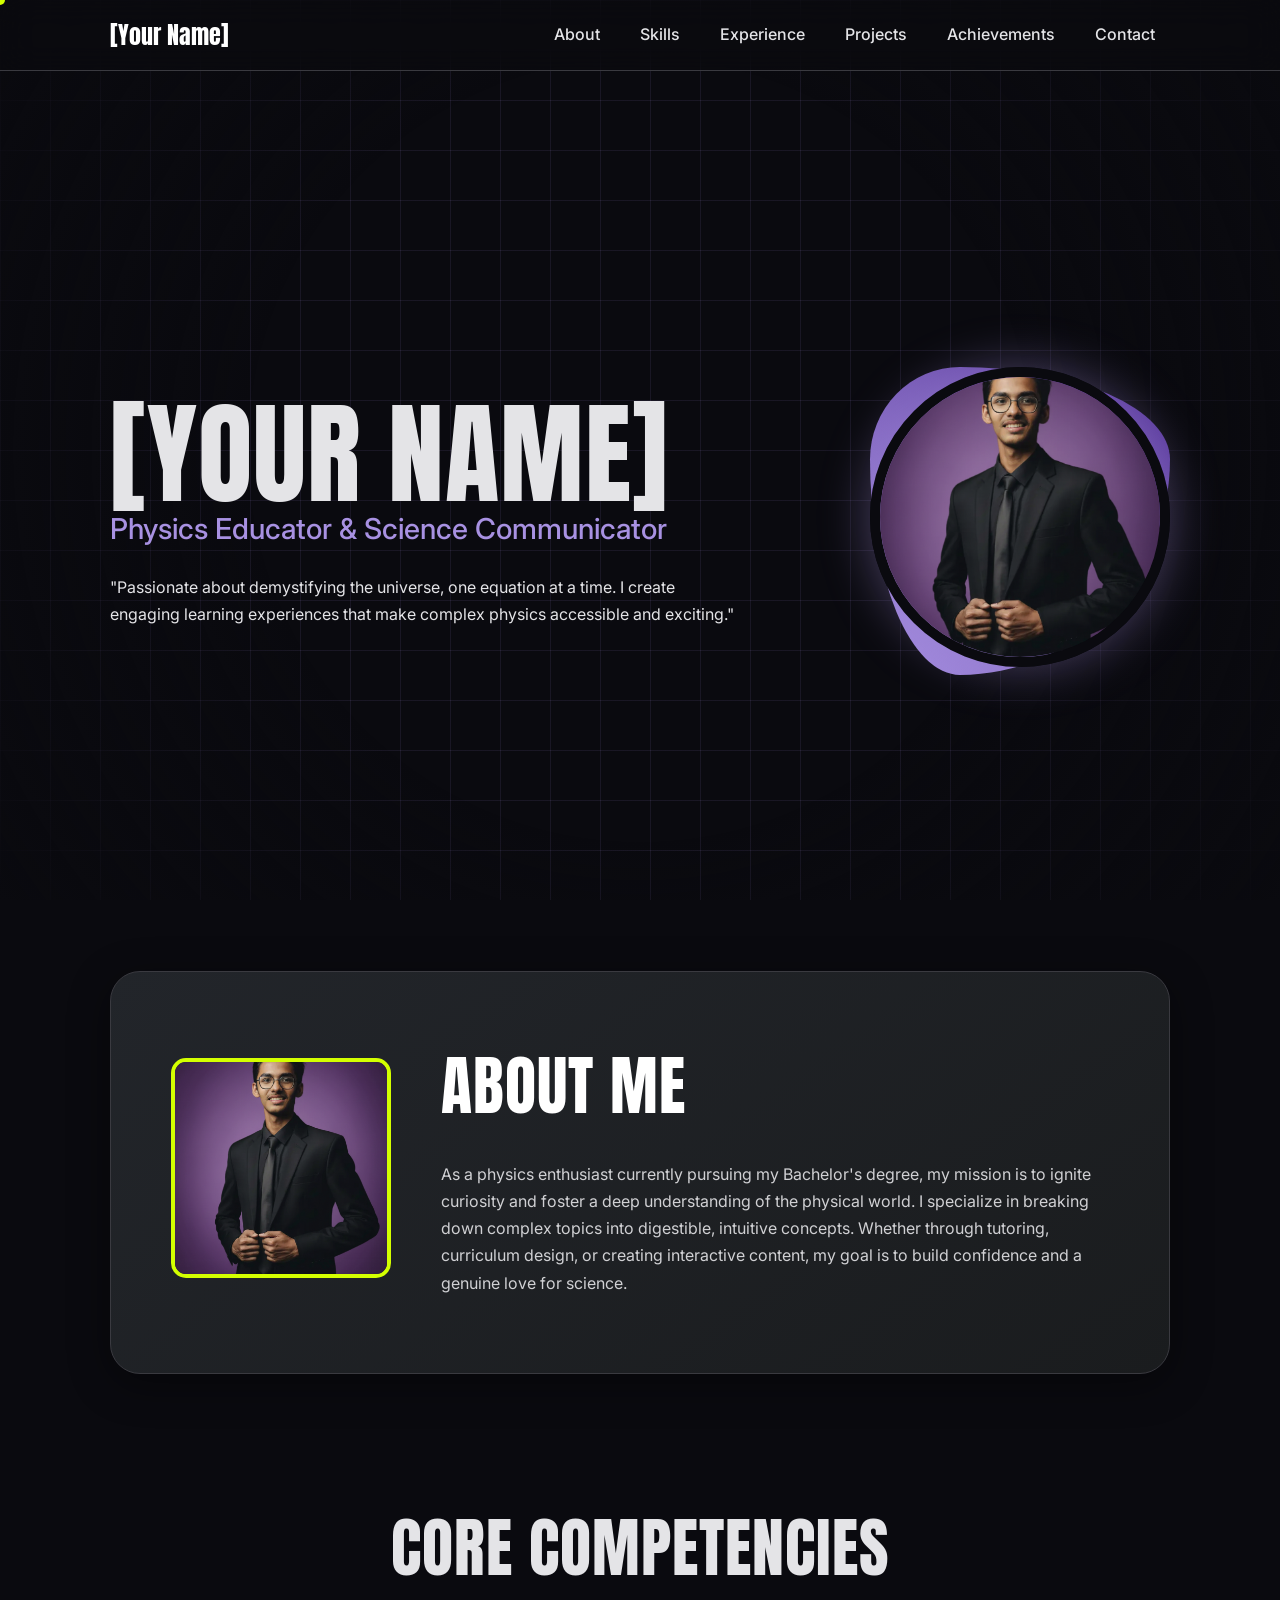
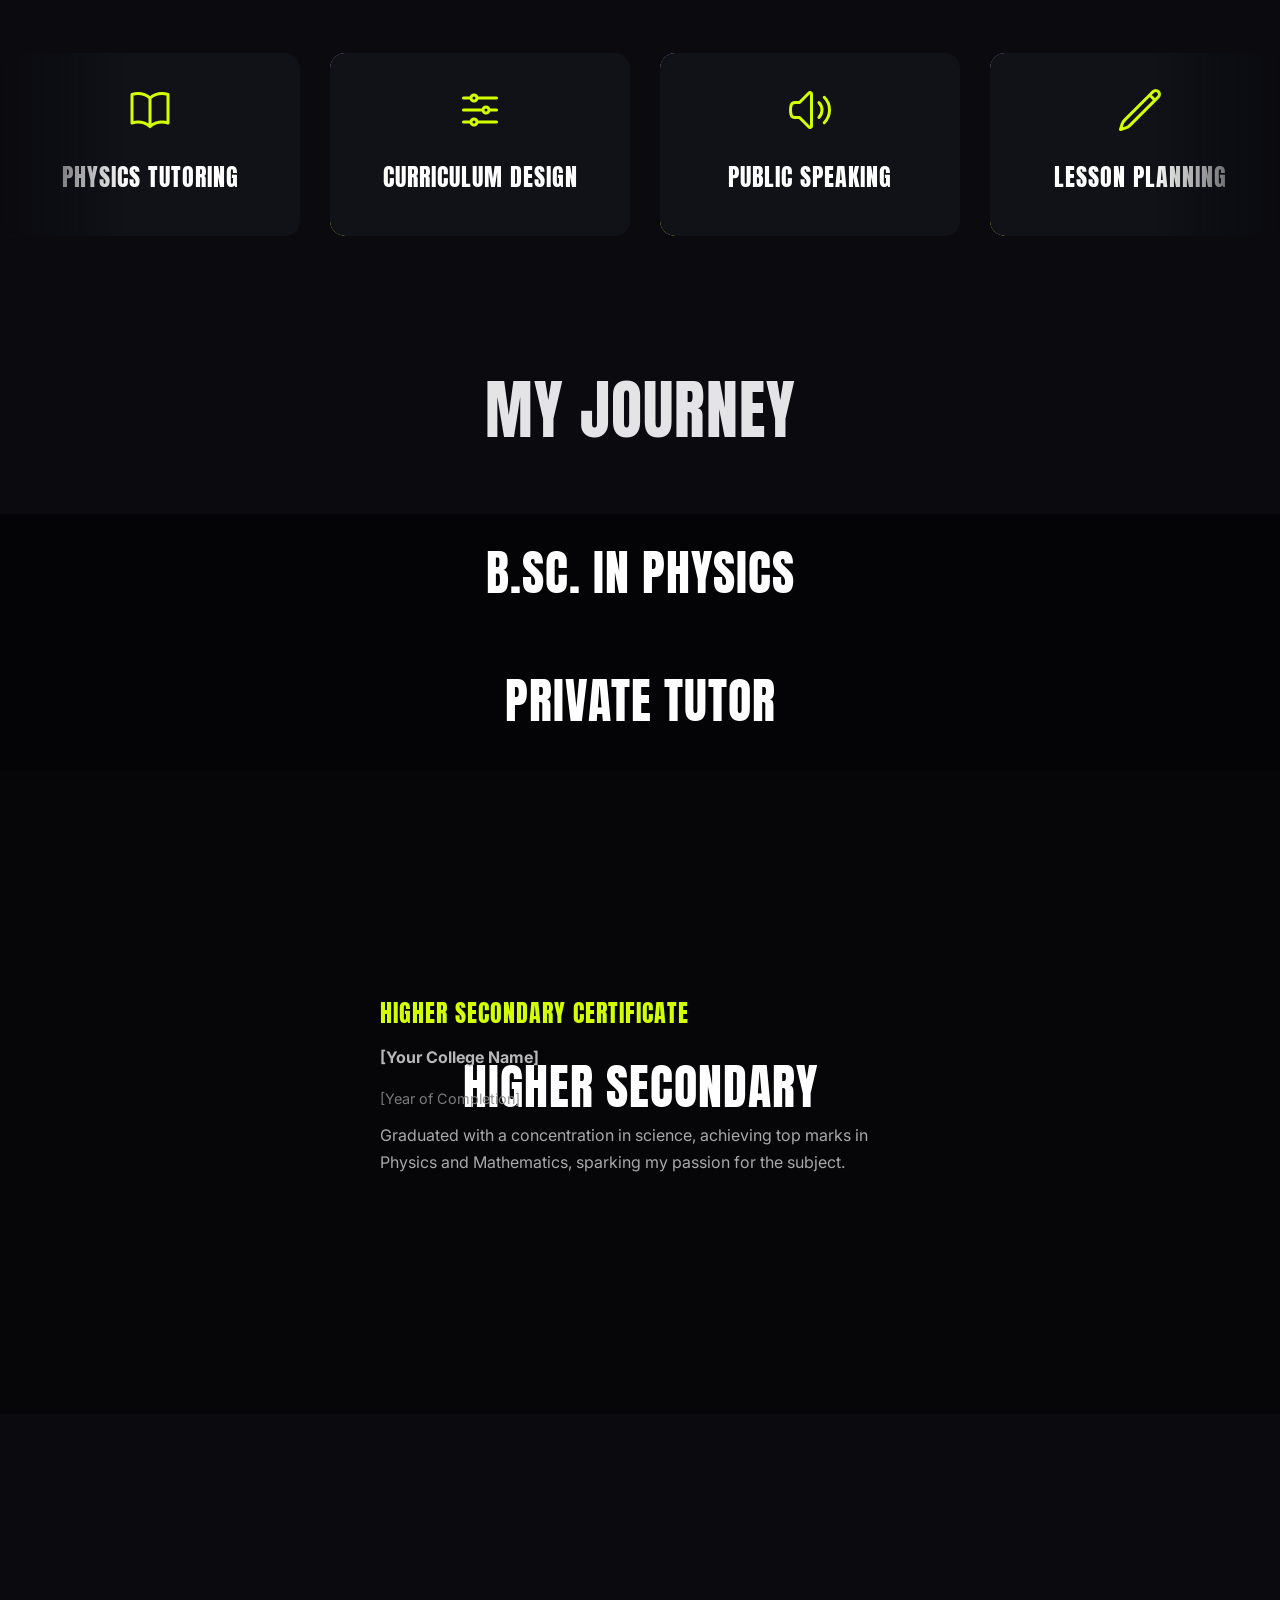
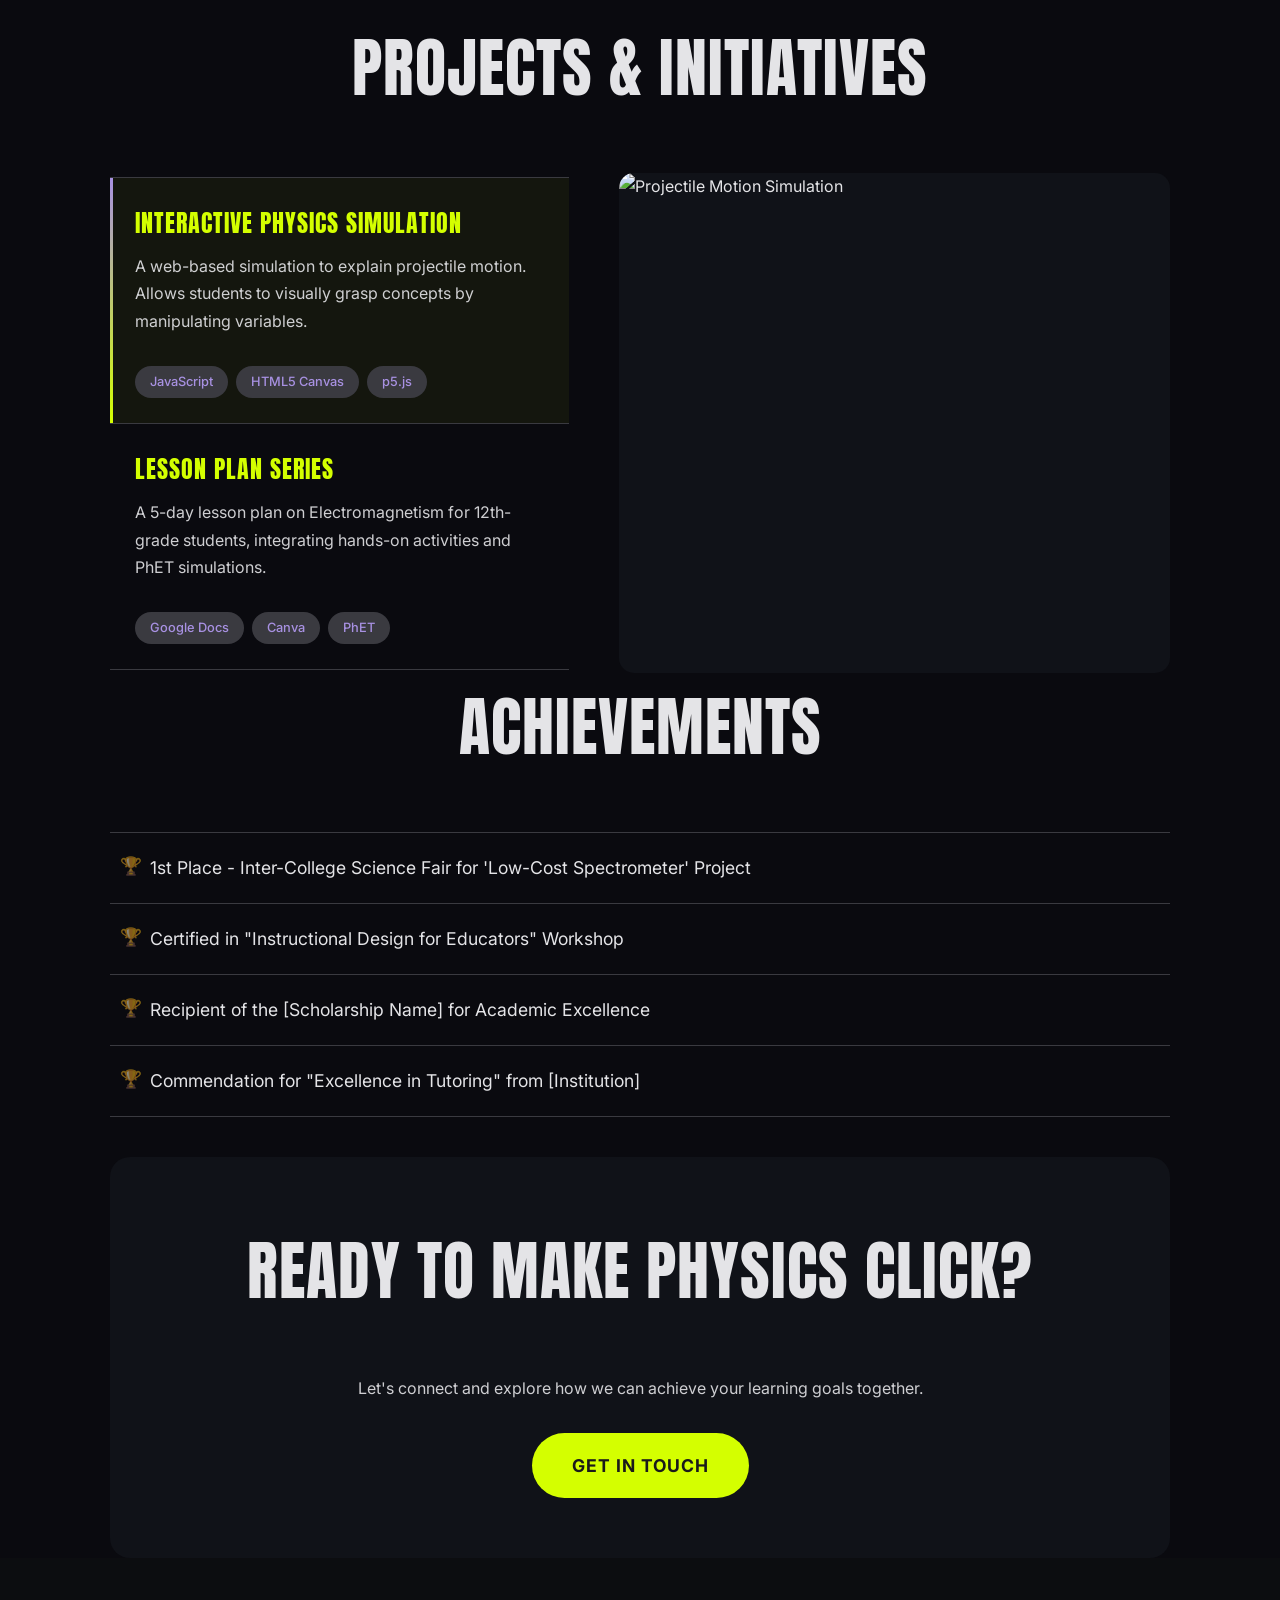
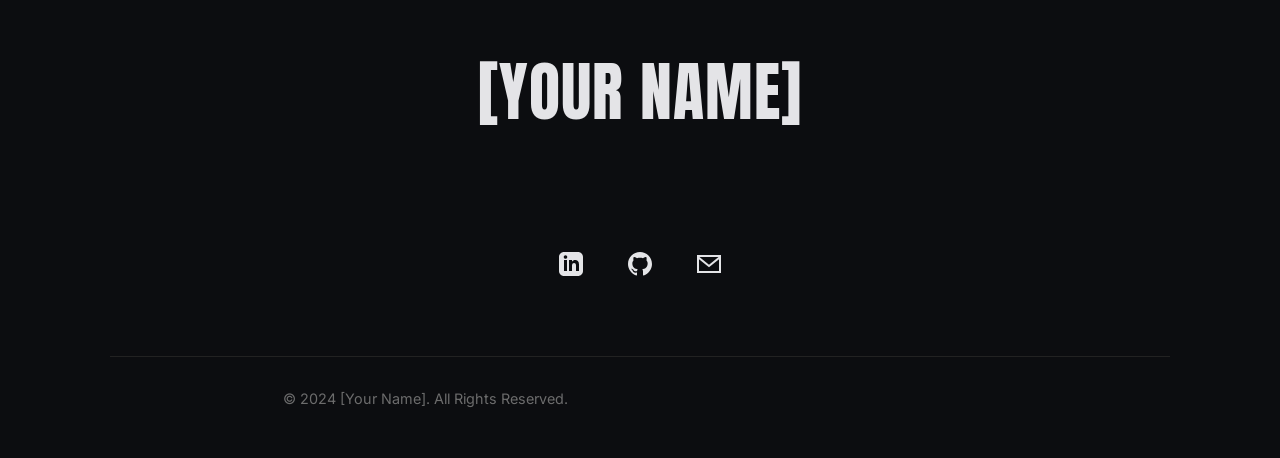
==== index.html @ 6c5b79a4 "first one" ====
<!DOCTYPE html>
<html lang="en">
<head>
    <meta charset="UTF-8">
    <meta name="viewport" content="width=device-width, initial-scale=1.0">
    <!-- TODO: UPDATE YOUR NAME IN THE TITLE -->
    <title>[Your Name] - Physics Educator Portfolio</title>
    <style>
        /* --- GOOGLE FONTS --- */
        @import url('https://fonts.googleapis.com/css2?family=Anton&family=Inter:wght@400;500;700&display=swap');

        /* --- CSS VARIABLES (THEME) --- */
        :root {
            --bg-color: #0A0A0F;
            --dark-section-bg: #101218;
            --text-color: #e4e4e7;
            --text-dark: #1a1a1a;
            --accent-color-light: #A891E2; /* Light Purple */
            --accent-color-vibrant: #D4FF00; /* Lime Green */
            --border-color: #3a3a40;

            --font-heading: 'Anton', sans-serif;
            --font-body: 'Inter', sans-serif;
        }

        /* --- GENERAL STYLES --- */
        * { margin: 0; padding: 0; box-sizing: border-box; }
        html { scroll-behavior: smooth; scroll-padding-top: 80px; }
        body {
            font-family: var(--font-body);
            background-color: var(--bg-color);
            color: var(--text-color);
            line-height: 1.7;
            overflow-x: hidden;
            cursor: none; /* Hide default cursor */
        }
        
        /* --- BLUEPRINT GRID BACKGROUND --- */
        .blueprint-grid { position: fixed; top: 0; left: 0; width: 100%; height: 100%; background-image: linear-gradient(rgba(168, 145, 226, 0.1) 1px, transparent 1px), linear-gradient(90deg, rgba(168, 145, 226, 0.1) 1px, transparent 1px); background-size: 50px 50px; z-index: -2; animation: pan-grid 60s linear infinite; }
        @keyframes pan-grid { 0% { background-position: 0 0; } 100% { background-position: 500px 500px; } }
        .vignette { position: fixed; top: 0; left: 0; width: 100%; height: 100%; background: radial-gradient(circle, transparent 50%, var(--bg-color) 100%); z-index: -1; }

        /* --- CUSTOM CURSOR --- */
        .cursor { position: fixed; width: 10px; height: 10px; border-radius: 50%; background: var(--accent-color-vibrant); pointer-events: none; z-index: 9999; transform: translate(-50%, -50%); transition: transform 0.15s ease-out, opacity 0.3s ease; }
        .cursor.hidden { opacity: 0; }
        .cursor.hovered { transform: translate(-50%, -50%) scale(2.5); background: rgba(212, 255, 0, 0.3); }

        /* --- ANIMATION SYSTEM --- */
        [data-animation] { opacity: 0; transition: opacity 0.8s cubic-bezier(0.165, 0.84, 0.44, 1), transform 0.8s cubic-bezier(0.165, 0.84, 0.44, 1); }
        [data-animation="fade-in"] { transform: translateY(40px); }
        [data-animation="slide-in-up"] { transform: translateY(80px); }
        [data-animation="zoom-in"] { transform: scale(0.95); }
        [data-animation].is-visible { opacity: 1; transform: none; }
        [data-stagger-child] { transition-delay: calc(var(--stagger-index) * 100ms); }
        
        .container { max-width: 1100px; margin: 0 auto; padding: 0 20px; }
        section { padding: 120px 0; }
        h1, h2, h3 { font-family: var(--font-heading); text-transform: uppercase; letter-spacing: 1px; color: var(--text-color); font-weight: 400; }
        h1 { font-size: clamp(3.5rem, 10vw, 7rem); line-height: 1; }
        h2 { font-size: clamp(2.5rem, 8vw, 4rem); margin-bottom: 50px; text-align: center; }
        h3 { font-size: 1.5rem; margin-bottom: 10px; color: var(--accent-color-vibrant); }
        p { margin-bottom: 1rem; max-width: 70ch; opacity: 0.9; }
        a { color: var(--accent-color-light); text-decoration: none; transition: color 0.3s ease; }
        a:hover { color: var(--accent-color-vibrant); }

        /* --- NAVIGATION --- */
        nav { position: sticky; top: 0; left: 0; width: 100%; background-color: rgba(10, 10, 15, 0.5); backdrop-filter: blur(15px); -webkit-backdrop-filter: blur(15px); z-index: 1000; border-bottom: 1px solid var(--border-color); }
        .nav-container { display: flex; justify-content: space-between; align-items: center; height: 70px; }
        .nav-logo { font-family: var(--font-heading); font-size: 1.5rem; color: #fff; }
        .nav-links { display: flex; list-style: none; gap: 10px; }
        .nav-links a { font-weight: 500; padding: 10px 15px; position: relative; color: var(--text-color); transition: transform 0.3s cubic-bezier(0.34, 1.56, 0.64, 1); }

        /* --- HERO --- */
        .hero { display: flex; align-items: center; justify-content: space-between; min-height: 100vh; }
        .hero-text { max-width: 60%; }
        .hero-text .profession { font-family: var(--font-body); font-size: 1.8rem; font-weight: 500; text-transform: none; letter-spacing: 0; margin-top: -5px; margin-bottom: 20px; color: var(--accent-color-light); }
        .hero-image { position: relative; text-align: center; }
        .hero-image img { width: 300px; height: 300px; border-radius: 50%; object-fit: cover; position: relative; z-index: 2; border: 10px solid var(--bg-color); box-shadow: 0 0 50px rgba(168, 145, 226, 0.4); }
        .hero-image::before { content: ''; position: absolute; top: 50%; left: 50%; transform: translate(-50%, -50%); width: 100%; height: 100%; background: linear-gradient(45deg, var(--accent-color-light), #523194); border-radius: 30% 70% 70% 30% / 30% 30% 70% 70%; z-index: 1; animation: morph 10s ease-in-out infinite, spin 20s linear infinite alternate; }
        @keyframes morph { 0% { border-radius: 30% 70% 70% 30% / 30% 30% 70% 70%; transform: translate(-50%, -50%) rotate(0deg); } 50% { border-radius: 60% 40% 30% 70% / 70% 60% 40% 30%; transform: translate(-50%, -50%) rotate(180deg); } 100% { border-radius: 30% 70% 70% 30% / 30% 30% 70% 70%; transform: translate(-50%, -50%) rotate(360deg); } }
        @keyframes spin { from { transform: translate(-50%, -50%) rotate(0deg); } to { transform: translate(-50%, -50%) rotate(360deg); } }

        /* --- ABOUT --- */
        .about-section { background: linear-gradient(145deg, #22252a, #1a1c1e); border-radius: 30px; padding: 60px; box-shadow: 0 10px 40px rgba(0,0,0,0.4); border: 1px solid var(--border-color); display: flex; align-items: center; gap: 50px; }
        .about-image img { width: 220px; height: 220px; border-radius: 15px; object-fit: cover; border: 4px solid var(--accent-color-vibrant); }
        .about-content h2 { text-align: left; margin-bottom: 20px; color: #fff; }

        /* --- SKILLS MARQUEE --- */
        #skills { padding: 120px 0; }
        .skills-marquee { overflow: hidden; position: relative; -webkit-mask-image: linear-gradient(to right, transparent, white 10%, white 90%, transparent); mask-image: linear-gradient(to right, transparent, white 10%, white 90%, transparent); }
        .skills-track { display: flex; gap: 30px; width: fit-content; animation: scroll-left 30s linear infinite; }
        .skills-marquee:hover .skills-track { animation-play-state: paused; }
        @keyframes scroll-left { from { transform: translateX(0); } to { transform: translateX(-50%); } }
        .skill-card { flex-shrink: 0; width: 300px; position: relative; z-index: 1; background: var(--dark-section-bg); border-radius: 15px; padding: 3px; transition: transform 0.3s ease; }
        .skill-card::before { content: ""; position: absolute; inset: 0; z-index: -1; border-radius: inherit; background: conic-gradient(from 180deg at 50% 50%, transparent 0%, var(--accent-color-vibrant) 10%, var(--accent-color-light) 35%, transparent 50% ); -webkit-mask: linear-gradient(#fff 0 0) content-box, linear-gradient(#fff 0 0); mask: linear-gradient(#fff 0 0) content-box, linear-gradient(#fff 0 0); -webkit-mask-composite: xor; mask-composite: exclude; animation: rotate 4s linear infinite; }
        .skill-card:hover { transform: translateY(-10px) scale(1.02); }
        .skill-content { background: var(--dark-section-bg); border-radius: 12px; padding: 30px 25px; text-align: center; }
        @keyframes rotate { to { transform: rotate(360deg); } }
        .skill-card svg { width: 48px; height: 48px; margin-bottom: 15px; color: var(--accent-color-vibrant); }
        .skill-card h3 { margin-bottom: 5px; color: #fff; }

        /* --- NEW: VERTICAL ACCORDION JOURNEY SECTION --- */
        #experience { padding: 0; }
        .journey-sticky-container {
            height: 300vh; /* Determines how long you scroll through the experience */
            position: relative;
        }
        .journey-accordion {
            position: sticky;
            top: 0;
            height: 100vh;
            width: 100%;
            display: flex;
            flex-direction: column;
            overflow: hidden;
        }
        .journey-panel {
            flex: 1; /* Start with equal size */
            position: relative;
            background-size: cover;
            background-position: center;
            transition: flex 0.8s cubic-bezier(0.65, 0, 0.35, 1);
            overflow: hidden;
            display: flex;
            align-items: center;
            justify-content: center;
        }
        .journey-panel::before {
            content: '';
            position: absolute;
            inset: 0;
            background-color: rgba(0,0,0, 0.6);
            transition: background-color 0.8s ease;
        }
        .journey-panel.active {
            flex: 5; /* Expand the active panel */
        }
        .journey-panel.active::before {
            background-color: rgba(0,0,0, 0.4);
        }
        .journey-panel-title {
            position: relative;
            z-index: 2;
            color: #fff;
            font-family: var(--font-heading);
            font-size: clamp(2rem, 5vw, 3rem);
            text-align: center;
            transition: opacity 0.6s ease, transform 0.6s ease;
        }
        .journey-panel-content {
            position: absolute;
            z-index: 2;
            color: var(--text-color);
            padding: 40px;
            max-width: 600px;
            opacity: 0;
            transform: translateY(20px);
            transition: opacity 0.6s ease 0.3s, transform 0.6s ease 0.3s;
        }
        .journey-panel.active .journey-panel-title {
            opacity: 0;
            transform: translateY(-100%);
            pointer-events: none;
        }
        .journey-panel.active .journey-panel-content {
            opacity: 1;
            transform: translateY(0);
        }
        .journey-panel-content .institution { font-weight: bold; color: #ccc; }
        .journey-panel-content .date { color: #888; font-size: 0.9em; margin-bottom: 10px; }
        .journey-panel-content p { color: #bbb; }


        /* --- PROJECTS & ACHIEVEMENTS --- */
        .project-showcase-container { display: grid; grid-template-columns: 1fr 1.2fr; gap: 50px; align-items: center; }
        .project-list .project-item { padding: 25px; border-bottom: 1px solid var(--border-color); cursor: pointer; position: relative; transition: background-color 0.3s ease; }
        .project-list .project-item:first-child { border-top: 1px solid var(--border-color); }
        .project-list .project-item::before { content: ''; position: absolute; left: 0; top: 0; width: 3px; height: 0; background: linear-gradient(var(--accent-color-light), var(--accent-color-vibrant)); transition: height 0.4s cubic-bezier(0.23, 1, 0.32, 1); }
        .project-list .project-item.active { background-color: rgba(212, 255, 0, 0.05); }
        .project-list .project-item.active::before { height: 100%; }
        .project-tools span { display: inline-block; background-color: var(--border-color); color: var(--accent-color-light); padding: 5px 15px; border-radius: 50px; font-size: 0.8em; font-weight: 500; margin-top: 15px; margin-right: 8px; }
        .project-image-previews { position: relative; height: 500px; border-radius: 15px; overflow: hidden; background-color: var(--dark-section-bg); }
        .project-preview-img { position: absolute; inset: 0; width: 100%; height: 100%; object-fit: cover; opacity: 0; transform: scale(1.05); transition: opacity 0.5s ease, transform 0.5s ease; }
        .project-preview-img.active { opacity: 1; transform: scale(1); }
        
        .achievements-list { list-style: none; margin-bottom: 40px; }
        .achievements-list li { padding: 20px; border-bottom: 1px solid var(--border-color); font-size: 1.1rem; transition: background-color 0.3s ease, transform 0.3s ease; position: relative; padding-left: 40px; }
        .achievements-list li::before { content: '🏆'; position: absolute; left: 10px; top: 18px; opacity: 0.5; transition: opacity 0.3s, transform 0.3s; }
        .achievements-list li:hover { background-color: rgba(212, 255, 0, 0.05); transform: translateX(10px); }
        .achievements-list li:hover::before { opacity: 1; transform: scale(1.2); }
        .achievements-list li:first-child { border-top: 1px solid var(--border-color); }

        /* --- CTA & FOOTER --- */
        .cta-button { background-color: var(--accent-color-vibrant); color: var(--text-dark); padding: 18px 40px; border-radius: 50px; font-weight: 700; font-size: 1.1rem; text-transform: uppercase; display: inline-block; transition: transform 0.3s cubic-bezier(0.34, 1.56, 0.64, 1), box-shadow 0.3s ease; letter-spacing: 1px; }
        .cta-button:hover { transform: scale(1.05) translateY(-5px); box-shadow: 0 10px 25px rgba(212, 255, 0, 0.3); }
        footer { background-color: #0c0d10; color: var(--text-color); padding: 80px 0 30px 0; text-align: center; }
        .social-links { display: flex; justify-content: center; gap: 15px; }
        .social-links a { display: block; padding: 15px; color: var(--text-color); font-size: 1.8rem; transition: color 0.3s ease, transform 0.3s cubic-bezier(0.34, 1.56, 0.64, 1); }
        .copyright { padding-top: 30px; border-top: 1px solid #222; font-size: 0.9em; color: #777; }
        
        /* --- RESPONSIVE DESIGN --- */
        @media (max-width: 900px) {
            body { cursor: auto; } .cursor { display: none; }
            .hero { flex-direction: column-reverse; text-align: center; padding-top: 80px; } .hero-text { max-width: 100%; margin-top: 60px; }
            .about-section { flex-direction: column; text-align: center; } .about-content h2 { text-align: center; }
            /* Mobile fallback for Journey section */
            .journey-sticky-container { height: auto; }
            .journey-accordion { position: static; height: auto; display: block; }
            .journey-panel { flex: 1; height: auto; min-height: 300px; padding: 20px; margin-bottom: 20px; border-radius: 15px; }
            .journey-panel::before { background-color: rgba(0,0,0,0.5); }
            .journey-panel-title { display: none; } /* Hide the title that would be covered */
            .journey-panel-content { position: static; opacity: 1; transform: none; text-align: center; }
            
            .project-showcase-container { grid-template-columns: 1fr; }
            .project-image-previews { height: 300px; order: -1; margin-bottom: 30px; }
        }
        @media (max-width: 768px) {
            section { padding: 80px 0; } .nav-links { display: none; }
            .skills-marquee { mask-image: none; } .skills-track { animation: none; flex-wrap: wrap; justify-content: center; }
            .skill-card { width: 100%; max-width: 300px; }
        }
    </style>
</head>
<body>
    <div class="blueprint-grid"></div>
    <div class="vignette"></div>
    <div class="cursor"></div>

    <nav>
        <div class="nav-container container">
            <a href="#" class="nav-logo">[Your Name]</a>
            <ul class="nav-links">
                <li><a href="#about" class="magnetic-link">About</a></li>
                <li><a href="#skills" class="magnetic-link">Skills</a></li>
                <li><a href="#experience" class="magnetic-link">Experience</a></li>
                <li><a href="#projects" class="magnetic-link">Projects</a></li>
                <li><a href="#achievements" class="magnetic-link">Achievements</a></li>
                <li><a href="#contact" class="magnetic-link">Contact</a></li>
            </ul>
        </div>
    </nav>

    <header class="hero container"><div class="hero-text"><h1 id="hero-name" data-animation="fade-in">[Your Name]</h1><h3 class="profession" data-animation="fade-in" style="transition-delay: 100ms;">Physics Educator & Science Communicator</h3><p class="tagline" data-animation="fade-in" style="transition-delay: 200ms;">"Passionate about demystifying the universe, one equation at a time. I create engaging learning experiences that make complex physics accessible and exciting."</p></div><div class="hero-image" data-animation="zoom-in" style="transition-delay: 300ms;"><img src="/images/1878312872148782_3242345_45243.jpg" alt="A professional headshot of [Your Name]"></div></header>

    <main>
        <section id="about" class="container"><div class="about-section" data-animation="slide-in-up"><div class="about-image"><img src="/images/1878312872148782_3242345_45243.jpg" alt="A photo in a classroom setting"></div><div class="about-content"><h2>About Me</h2><p>As a physics enthusiast currently pursuing my Bachelor's degree, my mission is to ignite curiosity and foster a deep understanding of the physical world. I specialize in breaking down complex topics into digestible, intuitive concepts. Whether through tutoring, curriculum design, or creating interactive content, my goal is to build confidence and a genuine love for science.</p></div></div></section>
        
        <section id="skills"><div class="container"><h2 data-animation="fade-in">Core Competencies</h2></div><div class="skills-marquee" data-animation="fade-in"><div class="skills-track"><div class="skill-card"><div class="skill-content"><svg xmlns="http://www.w3.org/2000/svg" fill="none" viewBox="0 0 24 24" stroke-width="1.5" stroke="currentColor"><path stroke-linecap="round" stroke-linejoin="round" d="M12 6.042A8.967 8.967 0 006 3.75c-1.052 0-2.062.18-3 .512v14.25A8.987 8.987 0 016 18c2.305 0 4.408.867 6 2.292m0-14.25a8.966 8.966 0 016-2.292c1.052 0 2.062.18 3 .512v14.25A8.987 8.987 0 0018 18a8.967 8.967 0 00-6 2.292m0-14.25v14.25" /></svg><h3>Physics Tutoring</h3></div></div><div class="skill-card"><div class="skill-content"><svg xmlns="http://www.w3.org/2000/svg" fill="none" viewBox="0 0 24 24" stroke-width="1.5" stroke="currentColor"><path stroke-linecap="round" stroke-linejoin="round" d="M10.5 6h9.75M10.5 6a1.5 1.5 0 11-3 0m3 0a1.5 1.5 0 10-3 0M3.75 6H7.5m3 12h9.75m-9.75 0a1.5 1.5 0 01-3 0m3 0a1.5 1.5 0 00-3 0m-3.75 0H7.5m9-6h3.75m-3.75 0a1.5 1.5 0 01-3 0m3 0a1.5 1.5 0 00-3 0m-9.75 0h9.75" /></svg><h3>Curriculum Design</h3></div></div><div class="skill-card"><div class="skill-content"><svg xmlns="http://www.w3.org/2000/svg" fill="none" viewBox="0 0 24 24" stroke-width="1.5" stroke="currentColor"><path stroke-linecap="round" stroke-linejoin="round" d="M19.114 5.636a9 9 0 010 12.728M16.463 8.288a5.25 5.25 0 010 7.424M6.75 8.25l4.72-4.72a.75.75 0 011.28.53v15.88a.75.75 0 01-1.28.53l-4.72-4.72H4.51c-.88 0-1.704-.507-1.938-1.354A9.01 9.01 0 012.25 12c0-.83.112-1.633.322-2.396C2.806 8.756 3.63 8.25 4.51 8.25H6.75z" /></svg><h3>Public Speaking</h3></div></div><div class="skill-card"><div class="skill-content"><svg xmlns="http://www.w3.org/2000/svg" fill="none" viewBox="0 0 24 24" stroke-width="1.5" stroke="currentColor"><path stroke-linecap="round" stroke-linejoin="round" d="M16.862 4.487l1.687-1.688a1.875 1.875 0 112.652 2.652L6.832 19.82a4.5 4.5 0 01-1.897 1.13l-2.685.8.8-2.685a4.5 4.5 0 011.13-1.897L16.863 4.487zm0 0L19.5 7.125" /></svg><h3>Lesson Planning</h3></div></div><div class="skill-card"><div class="skill-content"><svg xmlns="http://www.w3.org/2000/svg" fill="none" viewBox="0 0 24 24" stroke-width="1.5" stroke="currentColor"><path stroke-linecap="round" stroke-linejoin="round" d="M9.813 15.904L9 18.75l-.813-2.846a4.5 4.5 0 00-3.09-3.09L2.25 12l2.846-.813a4.5 4.5 0 003.09-3.09L9 5.25l.813 2.846a4.5 4.5 0 003.09 3.09L15.75 12l-2.846.813a4.5 4.5 0 00-3.09 3.09zM18.259 8.715L18 9.75l-.259-1.035a3.375 3.375 0 00-2.455-2.456L14.25 6l1.036-.259a3.375 3.375 0 002.455-2.456L18 2.25l.259 1.035a3.375 3.375 0 002.456 2.456L21.75 6l-1.035.259a3.375 3.375 0 00-2.456 2.456zM16.898 20.567L16.5 21.75l-.398-1.183a2.25 2.25 0 00-1.423-1.423L13.5 18.75l1.183-.398a2.25 2.25 0 001.423-1.423L16.5 15.75l.398 1.183a2.25 2.25 0 001.423 1.423L19.5 18.75l-1.183.398a2.25 2.25 0 00-1.423 1.423z" /></svg><h3>Problem Solving</h3></div></div></div></div></section>
        
        <!-- NEW AND IMPROVED JOURNEY SECTION -->
        <section id="experience">
            <div class="container" style="text-align: center; margin-bottom: 50px;">
                 <h2 data-animation="fade-in">My Journey</h2>
            </div>
            <div class="journey-sticky-container">
                <div class="journey-accordion">
                    <!-- Panel 1 -->
                    <!-- TODO: Replace background-image URL with a relevant photo -->
                    <div class="journey-panel active" style="background-image: url('https://via.placeholder.com/1920x1080.png?text=University+Campus');">
                        <h3 class="journey-panel-title">B.Sc. in Physics</h3>
                        <div class="journey-panel-content">
                            <h3>B.Sc. in Physics (Honours)</h3>
                            <p class="institution">National University</p>
                            <p class="date">Ongoing</p>
                            <p>Focusing on classical mechanics, quantum physics, and thermodynamics while developing a strong foundation in experimental and theoretical principles.</p>
                        </div>
                    </div>
                    <!-- Panel 2 -->
                    <!-- TODO: Replace background-image URL with a relevant photo -->
                    <div class="journey-panel" style="background-image: url('https://via.placeholder.com/1920x1080.png?text=Tutoring+Session');">
                        <h3 class="journey-panel-title">Private Tutor</h3>
                        <div class="journey-panel-content">
                             <h3>Private Physics Tutor</h3>
                            <p class="institution">Freelance</p>
                            <p class="date">[Start Year] - Present</p>
                            <p>Provided one-on-one and group tutoring for high school students, resulting in a 25% average grade improvement. Developed custom study materials.</p>
                        </div>
                    </div>
                    <!-- Panel 3 -->
                    <!-- TODO: Replace background-image URL with a relevant photo -->
                    <div class="journey-panel" style="background-image: url('https://via.placeholder.com/1920x1080.png?text=College+Building');">
                        <h3 class="journey-panel-title">Higher Secondary</h3>
                        <div class="journey-panel-content">
                            <h3>Higher Secondary Certificate</h3>
                            <p class="institution">[Your College Name]</p>
                            <p class="date">[Year of Completion]</p>
                            <p>Graduated with a concentration in science, achieving top marks in Physics and Mathematics, sparking my passion for the subject.</p>
                        </div>
                    </div>
                </div>
            </div>
        </section>

        <section id="projects" class="container"><h2 data-animation="fade-in">Projects & Initiatives</h2><div class="project-showcase-container" data-animation="fade-in"><div class="project-list"><div class="project-item active" data-image="sim"><h3>Interactive Physics Simulation</h3><p>A web-based simulation to explain projectile motion. Allows students to visually grasp concepts by manipulating variables.</p><div class="project-tools"><span>JavaScript</span><span>HTML5 Canvas</span><span>p5.js</span></div></div><div class="project-item" data-image="lesson"><h3>Lesson Plan Series</h3><p>A 5-day lesson plan on Electromagnetism for 12th-grade students, integrating hands-on activities and PhET simulations.</p><div class="project-tools"><span>Google Docs</span><span>Canva</span><span>PhET</span></div></div></div><div class="project-image-previews"><img src="https://via.placeholder.com/800x600.png?text=Interactive+Simulation" alt="Projectile Motion Simulation" class="project-preview-img active" data-image="sim"><img src="https://via.placeholder.com/800x600.png?text=Lesson+Plan+Series" alt="Electromagnetism lesson plan" class="project-preview-img" data-image="lesson"></div></div></section>
        
        <section id="achievements" class="container"><h2 data-animation="fade-in">Achievements</h2><ul class="achievements-list" data-stagger-parent><li data-animation="slide-in-up" data-stagger-child>1st Place - Inter-College Science Fair for 'Low-Cost Spectrometer' Project</li><li data-animation="slide-in-up" data-stagger-child>Certified in "Instructional Design for Educators" Workshop</li><li data-animation="slide-in-up" data-stagger-child>Recipient of the [Scholarship Name] for Academic Excellence</li><li data-animation="slide-in-up" data-stagger-child>Commendation for "Excellence in Tutoring" from [Institution]</li></ul></section>

        <section id="contact" class="container"><div data-animation="zoom-in" style="text-align: center; background: var(--dark-section-bg); padding: 60px; border-radius: 20px;"><h2>Ready to Make Physics Click?</h2><p style="max-width: 600px; margin: 20px auto 30px;">Let's connect and explore how we can achieve your learning goals together.</p><a href="mailto:[your-email@example.com]" class="cta-button">Get in Touch</a></div></section>
    </main>
    
    <footer><div class="container" style="text-align: center;"><div style="display: flex; flex-direction: column; align-items: center; gap: 30px; margin-bottom: 50px;"><h2 data-animation="fade-in">[Your Name]</h2><div class="social-links" data-stagger-parent><a href="[your-linkedin-url]" target="_blank" title="LinkedIn" class="magnetic-link" data-animation="fade-in" data-stagger-child><svg xmlns="http://www.w3.org/2000/svg" width="24" height="24" viewBox="0 0 24 24" fill="currentColor"><path d="M19 0h-14c-2.761 0-5 2.239-5 5v14c0 2.761 2.239 5 5 5h14c2.762 0 5-2.239 5-5v-14c0-2.761-2.238-5-5-5zm-11 19h-3v-11h3v11zm-1.5-12.268c-.966 0-1.75-.79-1.75-1.764s.784-1.764 1.75-1.764 1.75.79 1.75 1.764-.783 1.764-1.75 1.764zm13.5 12.268h-3v-5.604c0-3.368-4-3.113-4 0v5.604h-3v-11h3v1.765c1.396-2.586 7-2.777 7 2.476v6.759z"/></svg></a><a href="[your-github-url]" target="_blank" title="GitHub" class="magnetic-link" data-animation="fade-in" data-stagger-child><svg xmlns="http://www.w3.org/2000/svg" width="24" height="24" viewBox="0 0 24 24" fill="currentColor"><path d="M12 0c-6.626 0-12 5.373-12 12 0 5.302 3.438 9.8 8.207 11.387.599.111.793-.261.793-.577v-2.234c-3.338.726-4.033-1.416-4.033-1.416-.546-1.387-1.333-1.756-1.333-1.756-1.089-.745.083-.729.083-.729 1.205.084 1.839 1.237 1.839 1.237 1.07 1.834 2.807 1.304 3.492.997.107-.775.418-1.305.762-1.604-2.665-.305-5.467-1.334-5.467-5.931 0-1.311.469-2.381 1.236-3.221-.124-.303-.535-1.524.117-3.176 0 0 1.008-.322 3.301 1.23.957-.266 1.983-.399 3.003-.404 1.02.005 2.047.138 3.006.404 2.291-1.552 3.297-1.23 3.297-1.23.653 1.653.242 2.874.118 3.176.77.84 1.235 1.911 1.235 3.221 0 4.609-2.807 5.624-5.479 5.921.43.372.823 1.102.823 2.222v3.293c0 .319.192.694.801.576 4.765-1.589 8.199-6.086 8.199-11.386 0-6.627-5.373-12-12-12z"/></svg></a><a href="mailto:[your-email@example.com]" title="Email" class="magnetic-link" data-animation="fade-in" data-stagger-child><svg xmlns="http://www.w3.org/2000/svg" width="24" height="24" viewBox="0 0 24 24" fill="currentColor"><path d="M0 3v18h24v-18h-24zm21.518 2l-9.518 7.713-9.518-7.713h19.036zm-19.518 14v-11.817l10 8.104 10-8.104v11.817h-20z"/></svg></a></div></div><div class="copyright"><p>&copy; 2024 [Your Name]. All Rights Reserved.</p></div></div></footer>

    <script>
    document.addEventListener("DOMContentLoaded", function() {
        
        // --- ANIMATION OBSERVER ---
        const animatedElements = document.querySelectorAll('[data-animation]');
        const observer = new IntersectionObserver((entries) => {
            entries.forEach(entry => { if (entry.isIntersecting) { entry.target.classList.add('is-visible'); observer.unobserve(entry.target); } });
        }, { threshold: 0.1 });
        animatedElements.forEach(el => observer.observe(el));

        // --- CUSTOM CURSOR ---
        const cursor = document.querySelector('.cursor');
        const interactiveElements = document.querySelectorAll('a, button, .skill-card, .project-item, .cta-button');
        document.addEventListener('mousemove', e => { cursor.style.left = e.clientX + 'px'; cursor.style.top = e.clientY + 'px'; });
        document.addEventListener('mouseleave', () => cursor.classList.add('hidden'));
        document.addEventListener('mouseenter', () => cursor.classList.remove('hidden'));
        interactiveElements.forEach(el => {
            el.addEventListener('mouseenter', () => cursor.classList.add('hovered'));
            el.addEventListener('mouseleave', () => cursor.classList.remove('hovered'));
        });

        // --- MAGNETIC LINKS ---
        const magneticLinks = document.querySelectorAll('.magnetic-link');
        const magnetStrength = 20;
        magneticLinks.forEach(link => {
            link.addEventListener('mousemove', function(e) {
                const rect = this.getBoundingClientRect();
                const x = e.clientX - rect.left - rect.width / 2;
                const y = e.clientY - rect.top - rect.height / 2;
                this.style.transform = `translate(${x / rect.width * magnetStrength}px, ${y / rect.height * magnetStrength}px)`;
            });
            link.addEventListener('mouseleave', function() { this.style.transform = 'translate(0,0)'; });
        });

        // --- NEW: VERTICAL ACCORDION JOURNEY SCRIPT ---
        const journeyContainer = document.querySelector('.journey-sticky-container');
        const journeyPanels = document.querySelectorAll('.journey-panel');
        if (journeyContainer && journeyPanels.length > 0 && window.matchMedia("(min-width: 901px)").matches) {
            window.addEventListener('scroll', () => {
                const containerRect = journeyContainer.getBoundingClientRect();
                // Check if we are scrolling within the sticky container
                if (containerRect.top <= 0 && containerRect.bottom >= window.innerHeight) {
                    const scrollProgress = -containerRect.top / (journeyContainer.scrollHeight - window.innerHeight);
                    const activeIndex = Math.min(journeyPanels.length - 1, Math.floor(scrollProgress * journeyPanels.length));
                    
                    journeyPanels.forEach((panel, index) => {
                        panel.classList.toggle('active', index === activeIndex);
                    });
                }
            });
        }


        // --- INFINITE SKILLS MARQUEE ---
        const skillsTrack = document.querySelector('.skills-track');
        if(skillsTrack){
            Array.from(skillsTrack.children).forEach(skill => {
                const clone = skill.cloneNode(true);
                clone.setAttribute('aria-hidden', true); 
                skillsTrack.appendChild(clone);
            });
        }

        // --- PROJECT SHOWCASE ---
        const projectItems = document.querySelectorAll('.project-item');
        const projectImages = document.querySelectorAll('.project-preview-img');
        const projectList = document.querySelector('.project-list');
        projectItems.forEach(item => {
            item.addEventListener('mouseenter', () => {
                projectItems.forEach(i => i.classList.remove('active'));
                projectImages.forEach(img => img.classList.remove('active'));
                item.classList.add('active');
                const imageToShow = document.querySelector(`.project-preview-img[data-image="${item.dataset.image}"]`);
                if (imageToShow) imageToShow.classList.add('active');
            });
        });
        if(projectList) {
            projectList.addEventListener('mouseleave', () => {
                 projectItems.forEach(i => i.classList.remove('active'));
                 projectImages.forEach(img => img.classList.remove('active'));
                 const firstItem = document.querySelector('.project-item');
                 const firstImage = document.querySelector('.project-preview-img');
                 if(firstItem && firstImage) {
                    firstItem.classList.add('active');
                    firstImage.classList.add('active');
                 }
            });
        }
    });
    </script>
</body>
</html>
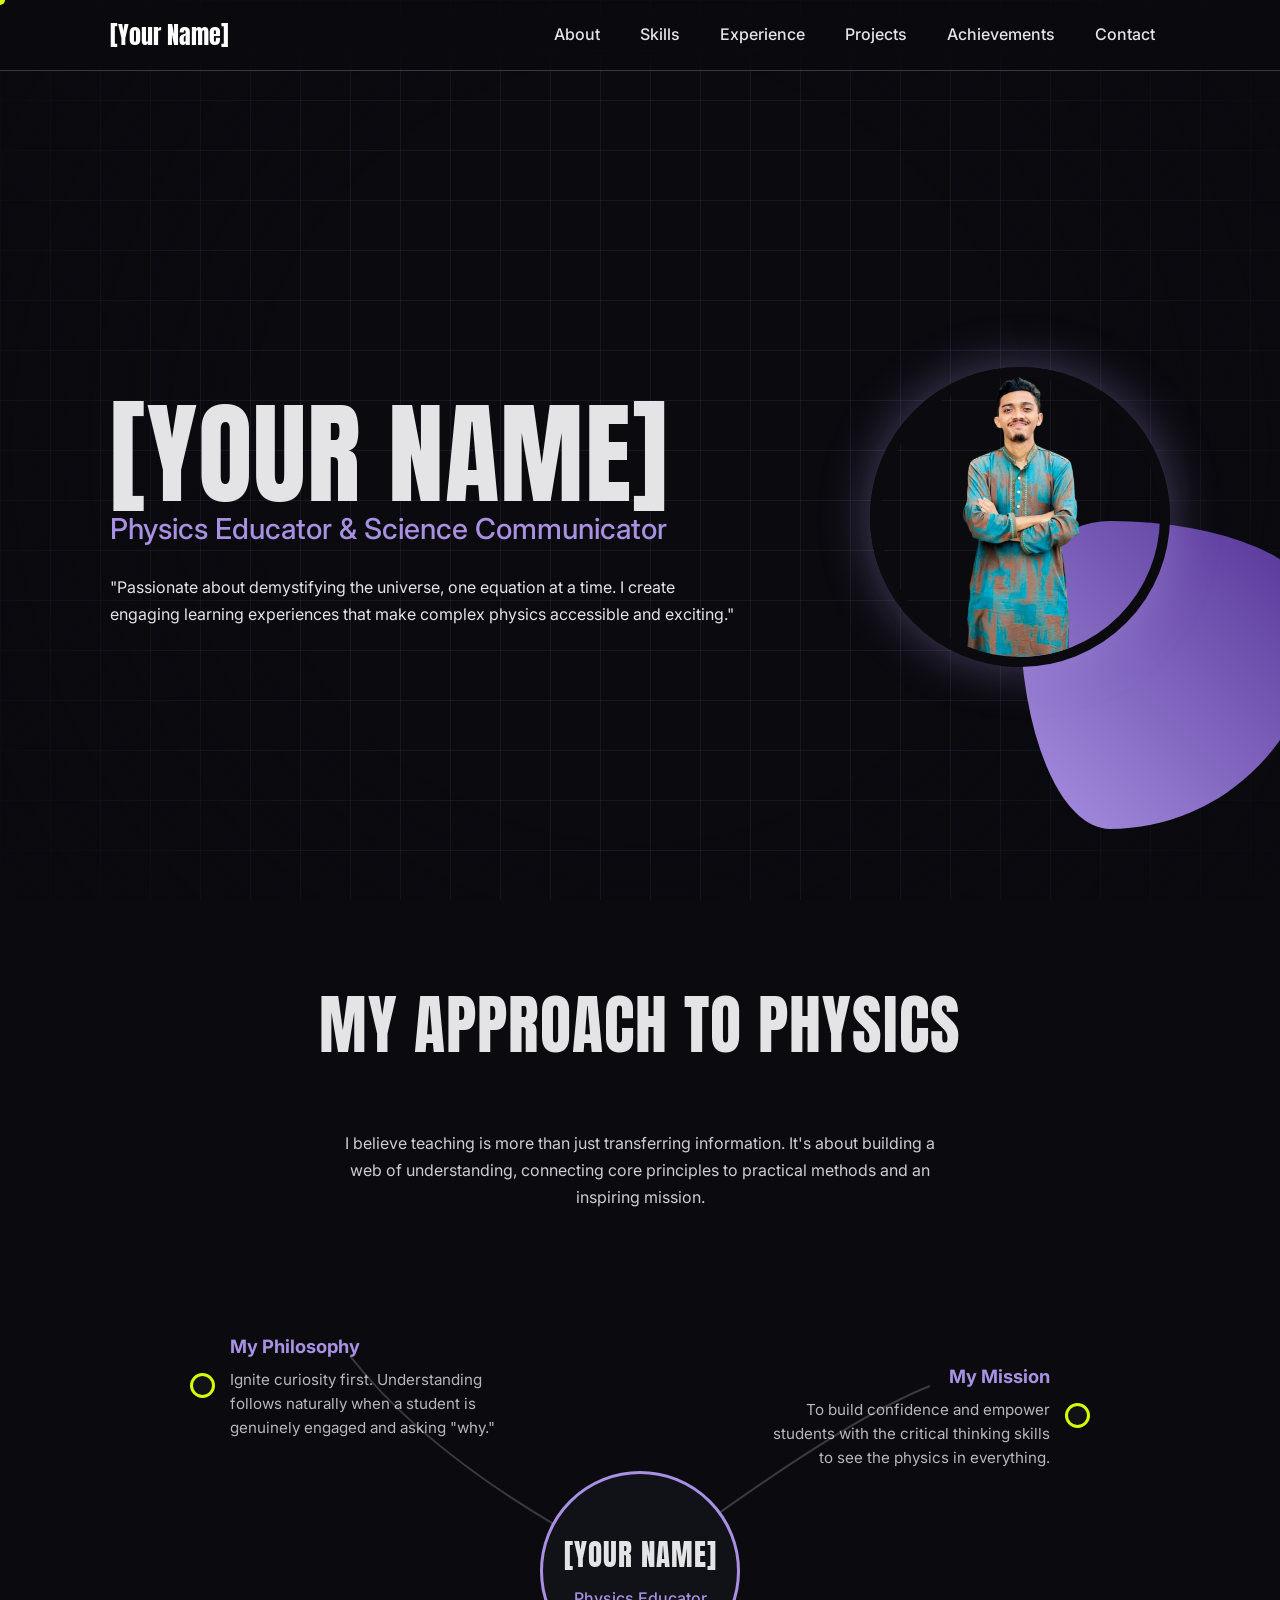
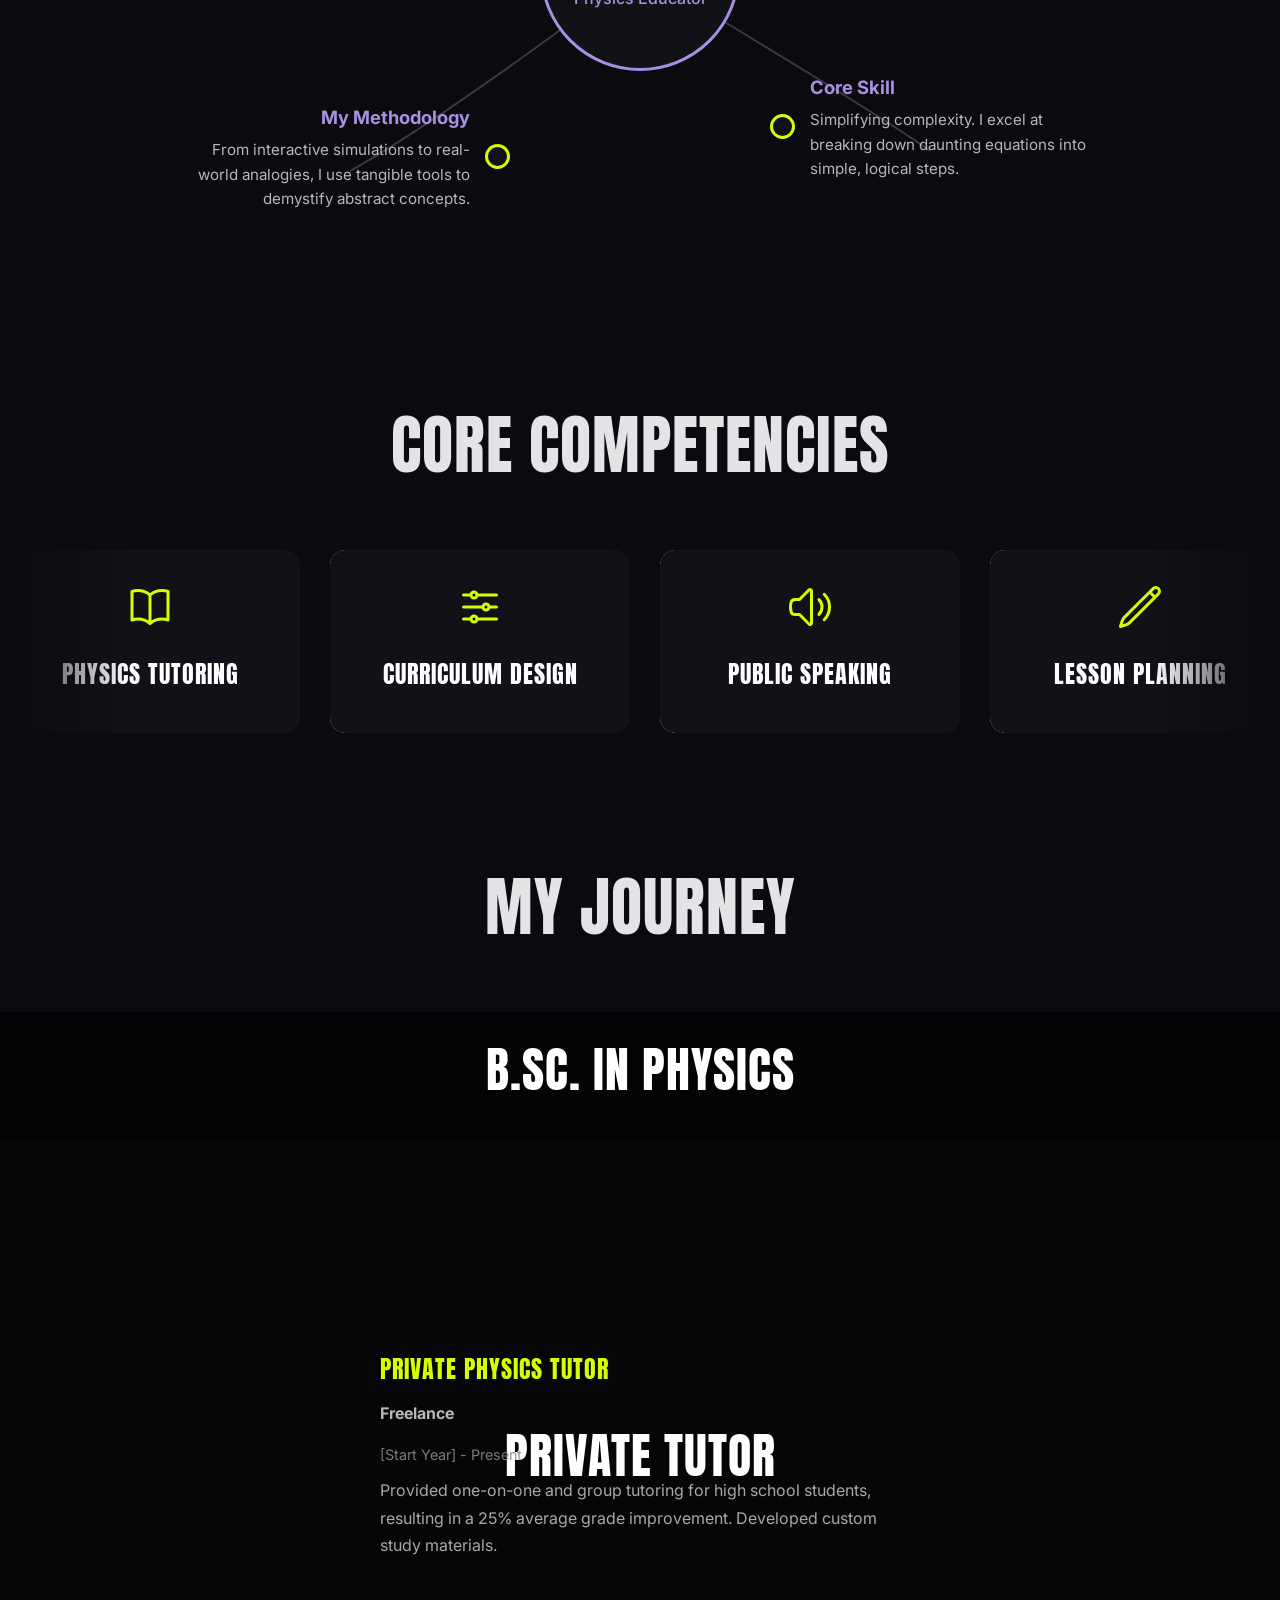
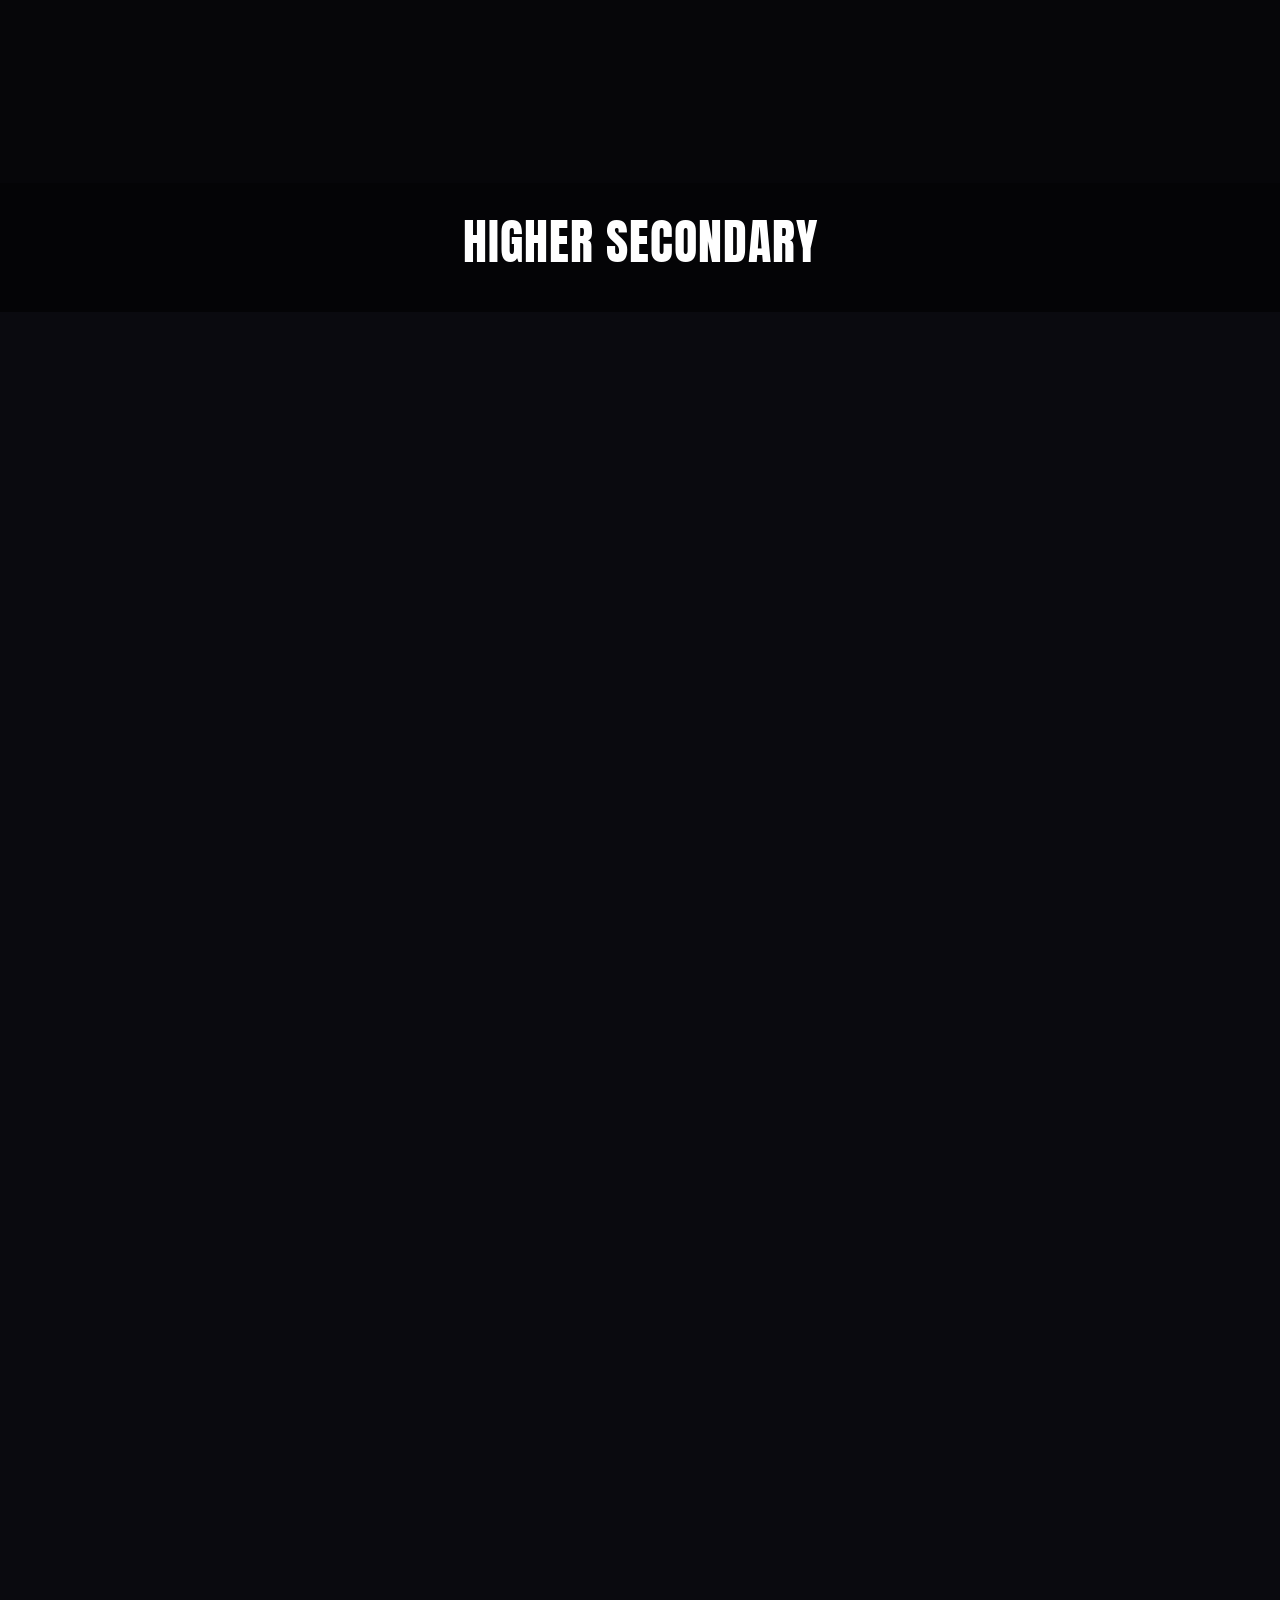
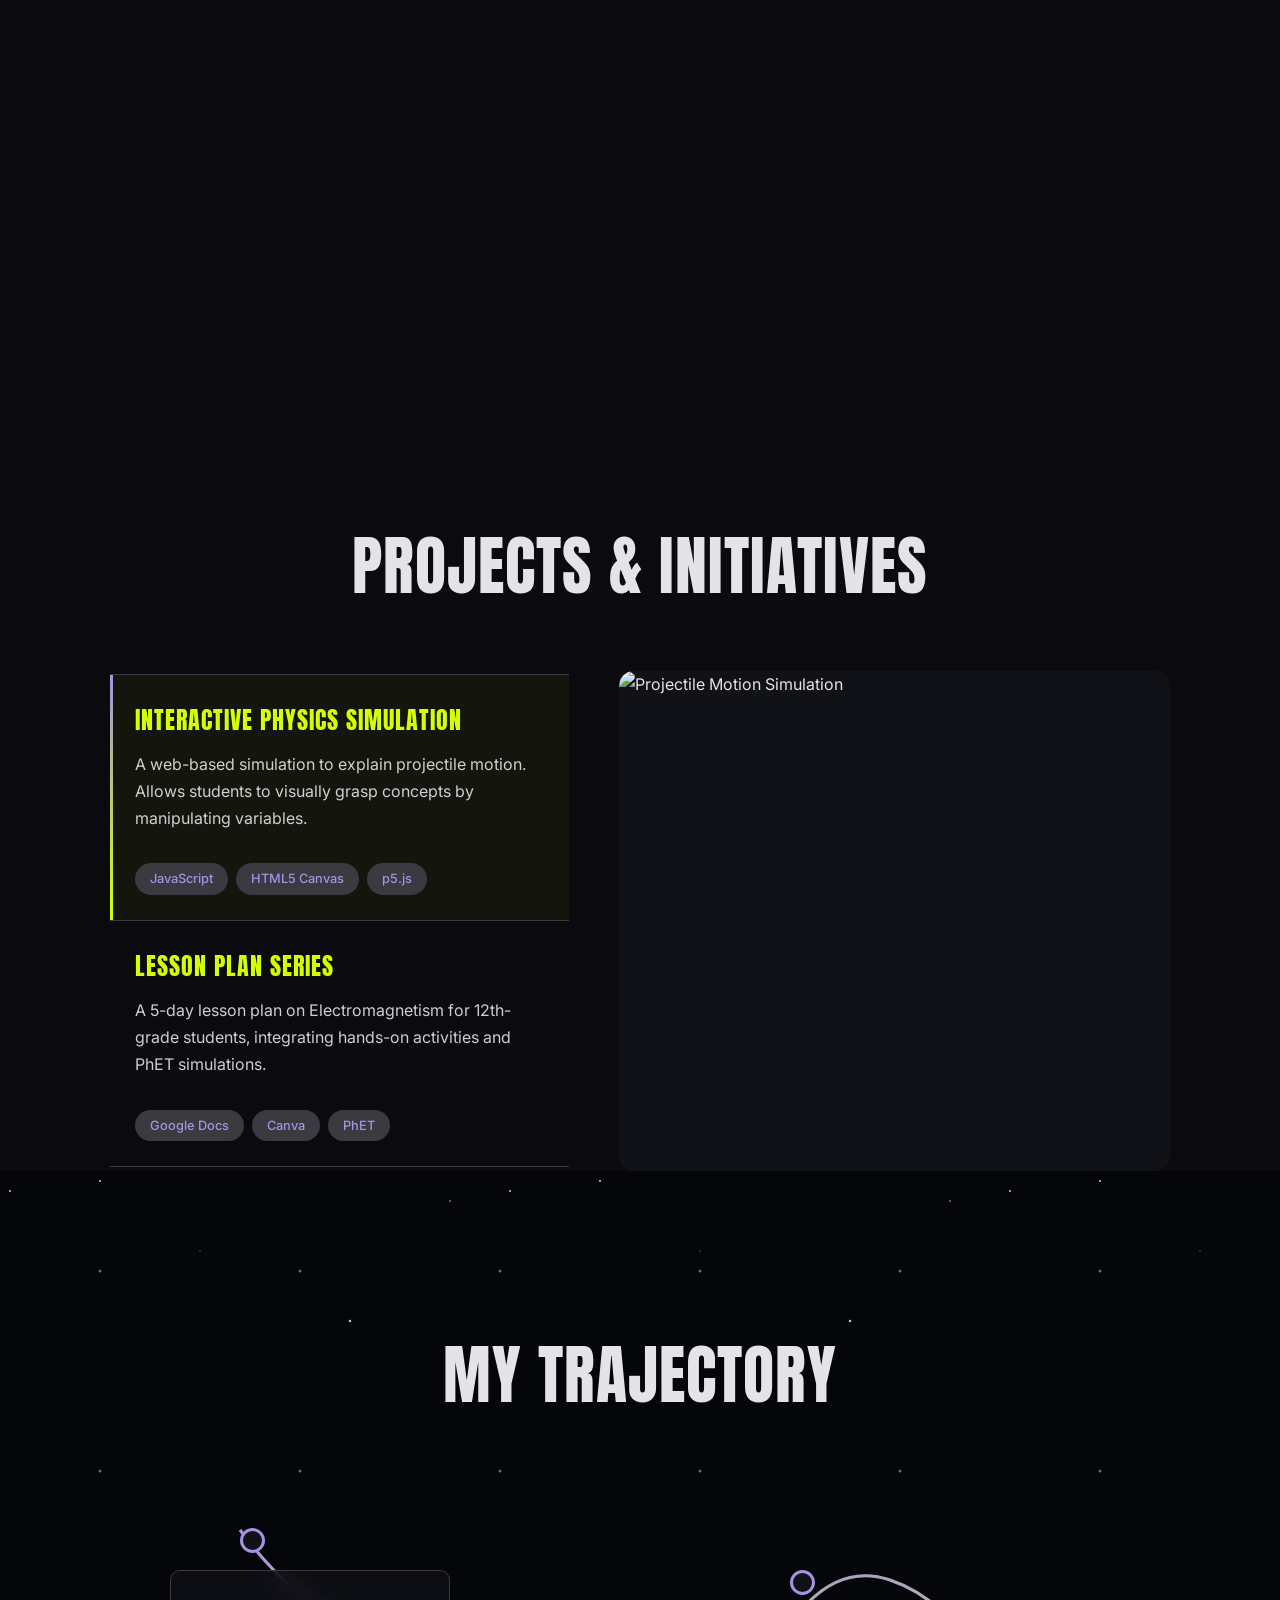
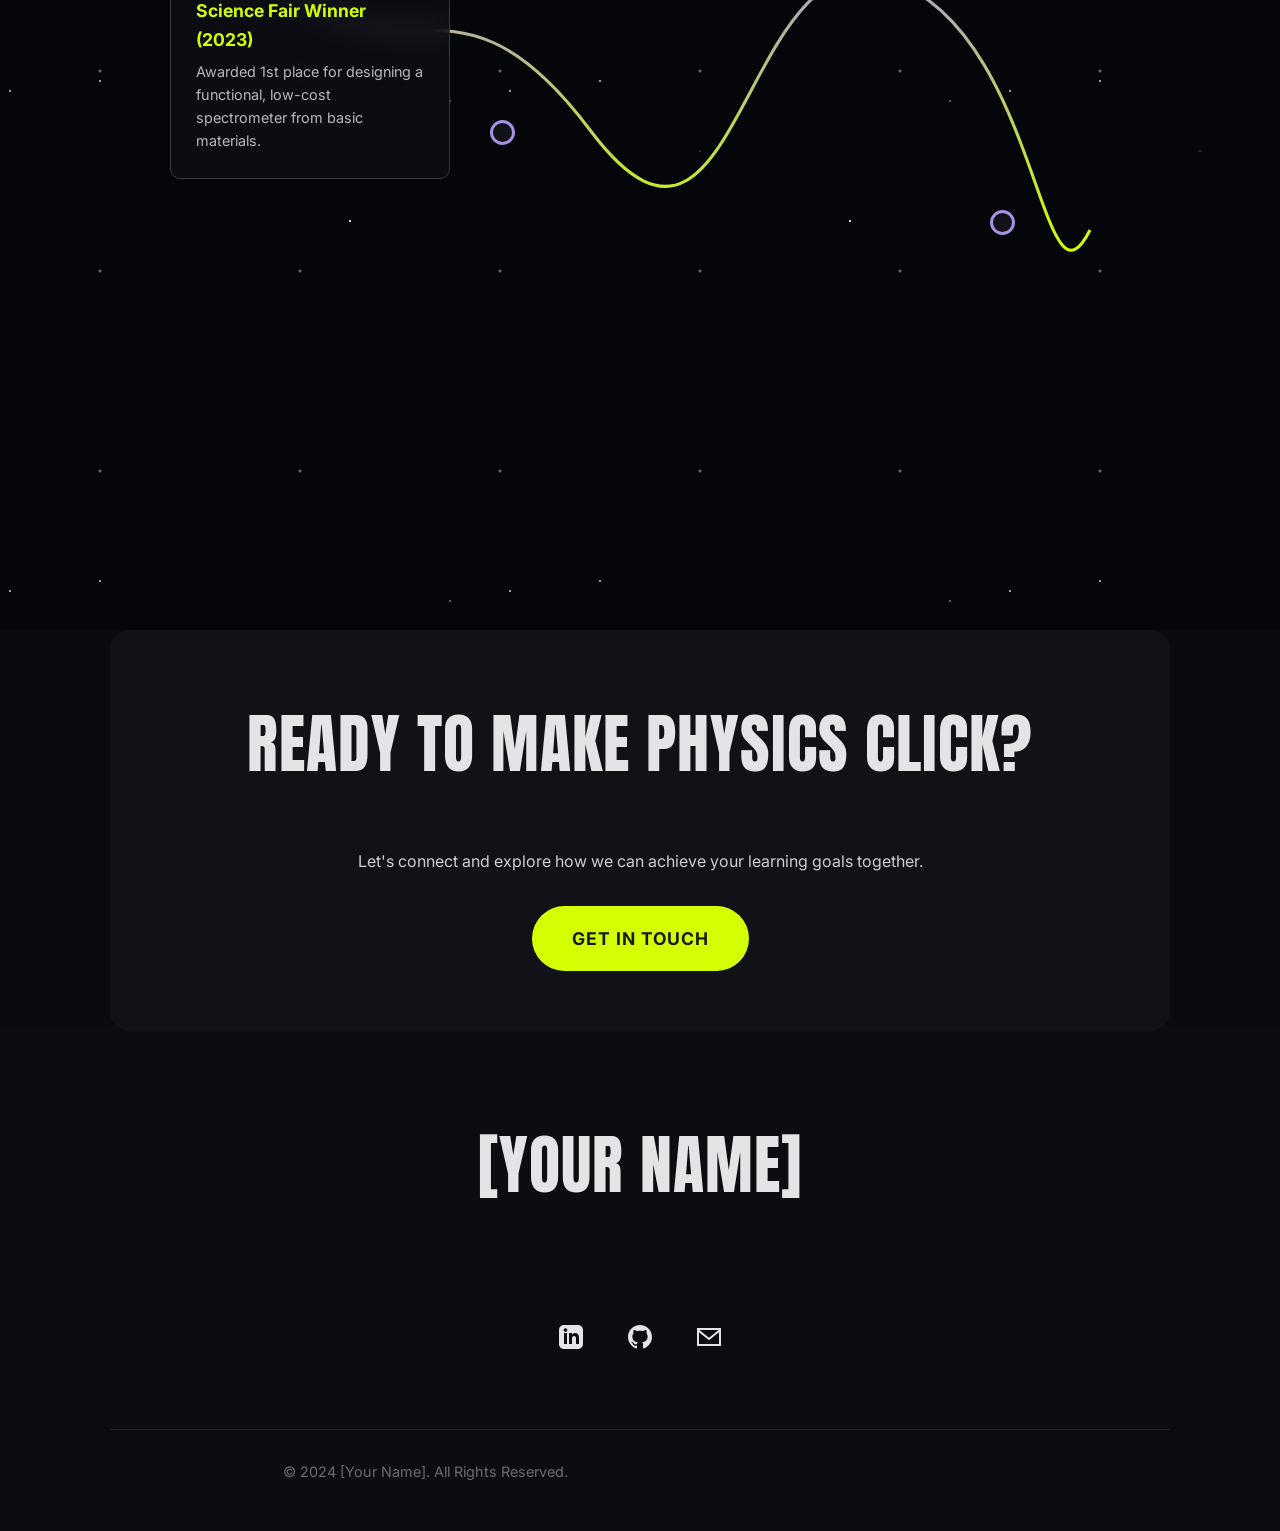
==== commit d0a1e450: "design changed section" ====
--- a/index.html
+++ b/index.html
@@ -48,8 +48,6 @@
         /* --- ANIMATION SYSTEM --- */
         [data-animation] { opacity: 0; transition: opacity 0.8s cubic-bezier(0.165, 0.84, 0.44, 1), transform 0.8s cubic-bezier(0.165, 0.84, 0.44, 1); }
         [data-animation="fade-in"] { transform: translateY(40px); }
-        [data-animation="slide-in-up"] { transform: translateY(80px); }
-        [data-animation="zoom-in"] { transform: scale(0.95); }
         [data-animation].is-visible { opacity: 1; transform: none; }
         [data-stagger-child] { transition-delay: calc(var(--stagger-index) * 100ms); }
         
@@ -69,6 +67,7 @@
         .nav-logo { font-family: var(--font-heading); font-size: 1.5rem; color: #fff; }
         .nav-links { display: flex; list-style: none; gap: 10px; }
         .nav-links a { font-weight: 500; padding: 10px 15px; position: relative; color: var(--text-color); transition: transform 0.3s cubic-bezier(0.34, 1.56, 0.64, 1); }
+        .menu-toggle { display: none; }
 
         /* --- HERO --- */
         .hero { display: flex; align-items: center; justify-content: space-between; min-height: 100vh; }
@@ -76,14 +75,32 @@
         .hero-text .profession { font-family: var(--font-body); font-size: 1.8rem; font-weight: 500; text-transform: none; letter-spacing: 0; margin-top: -5px; margin-bottom: 20px; color: var(--accent-color-light); }
         .hero-image { position: relative; text-align: center; }
         .hero-image img { width: 300px; height: 300px; border-radius: 50%; object-fit: cover; position: relative; z-index: 2; border: 10px solid var(--bg-color); box-shadow: 0 0 50px rgba(168, 145, 226, 0.4); }
-        .hero-image::before { content: ''; position: absolute; top: 50%; left: 50%; transform: translate(-50%, -50%); width: 100%; height: 100%; background: linear-gradient(45deg, var(--accent-color-light), #523194); border-radius: 30% 70% 70% 30% / 30% 30% 70% 70%; z-index: 1; animation: morph 10s ease-in-out infinite, spin 20s linear infinite alternate; }
+        .hero-image::before { content: ''; position: absolute; top: 50%; left: 50%; width: 100%; height: 100%; background: linear-gradient(45deg, var(--accent-color-light), #523194); border-radius: 30% 70% 70% 30% / 30% 30% 70% 70%; z-index: 1; animation: morph 10s ease-in-out infinite, spin 20s linear infinite alternate; }
         @keyframes morph { 0% { border-radius: 30% 70% 70% 30% / 30% 30% 70% 70%; transform: translate(-50%, -50%) rotate(0deg); } 50% { border-radius: 60% 40% 30% 70% / 70% 60% 40% 30%; transform: translate(-50%, -50%) rotate(180deg); } 100% { border-radius: 30% 70% 70% 30% / 30% 30% 70% 70%; transform: translate(-50%, -50%) rotate(360deg); } }
         @keyframes spin { from { transform: translate(-50%, -50%) rotate(0deg); } to { transform: translate(-50%, -50%) rotate(360deg); } }
 
-        /* --- ABOUT --- */
-        .about-section { background: linear-gradient(145deg, #22252a, #1a1c1e); border-radius: 30px; padding: 60px; box-shadow: 0 10px 40px rgba(0,0,0,0.4); border: 1px solid var(--border-color); display: flex; align-items: center; gap: 50px; }
-        .about-image img { width: 220px; height: 220px; border-radius: 15px; object-fit: cover; border: 4px solid var(--accent-color-vibrant); }
-        .about-content h2 { text-align: left; margin-bottom: 20px; color: #fff; }
+        /* --- ABOUT (REFINED MIND MAP STYLE) --- */
+        .about-header { text-align: center; margin-bottom: 60px; }
+        .about-header p { max-width: 60ch; margin-left: auto; margin-right: auto; }
+        .mind-map-container { position: relative; width: 100%; max-width: 900px; height: 600px; margin: 0 auto; }
+        .mind-map-svg { position: absolute; top: 0; left: 0; width: 100%; height: 100%; z-index: 0; overflow: visible; }
+        .mind-map-svg path { stroke: var(--border-color); stroke-width: 2; fill: none; transition: stroke 0.4s ease; }
+        .mind-map-container.is-visible .mind-map-svg path { stroke-dasharray: 1000; stroke-dashoffset: 1000; animation: draw-line 2s ease-out forwards; }
+        #path-1 { animation-delay: 0.2s; } #path-2 { animation-delay: 0.4s; } #path-3 { animation-delay: 0.6s; } #path-4 { animation-delay: 0.8s; }
+        .mind-map-svg path.active { stroke: var(--accent-color-vibrant); }
+        @keyframes draw-line { to { stroke-dashoffset: 0; } }
+        @keyframes pulse { 0% { transform: translate(-50%, -50%) scale(1); box-shadow: 0 0 25px rgba(168, 145, 226, 0.4), inset 0 0 15px rgba(10,10,15,0.8); } 50% { transform: translate(-50%, -50%) scale(1.03); box-shadow: 0 0 35px rgba(168, 145, 226, 0.6), inset 0 0 20px rgba(10,10,15,0.8); } 100% { transform: translate(-50%, -50%) scale(1); box-shadow: 0 0 25px rgba(168, 145, 226, 0.4), inset 0 0 15px rgba(10,10,15,0.8); } }
+        .mind-map-core { position: absolute; top: 50%; left: 50%; transform: translate(-50%, -50%); width: 200px; height: 200px; background: var(--dark-section-bg); border-radius: 50%; border: 3px solid var(--accent-color-light); display: flex; flex-direction: column; align-items: center; justify-content: center; text-align: center; z-index: 10; animation: pulse 5s ease-in-out infinite; }
+        .mind-map-core h3 { color: var(--text-color); font-size: 1.8rem; margin-bottom: 5px; }
+        .mind-map-core span { color: var(--accent-color-light); font-weight: 500; }
+        .mind-map-branch { position: absolute; width: 320px; z-index: 5; transition: opacity 0.4s ease, transform 0.4s ease; display: flex; align-items: center; gap: 15px; }
+        .mind-map-container:has(.mind-map-branch:hover) .mind-map-branch:not(:hover) { opacity: 0.4; transform: scale(0.98); }
+        .mind-map-node { width: 25px; height: 25px; background: var(--dark-section-bg); border: 3px solid var(--accent-color-vibrant); border-radius: 50%; transition: transform 0.3s ease, box-shadow 0.3s ease; flex-shrink: 0; }
+        .mind-map-content { flex-grow: 1; }
+        .mind-map-content h4 { font-family: var(--font-body); font-weight: 700; font-size: 1.15rem; color: var(--accent-color-light); text-transform: none; letter-spacing: 0; margin-bottom: 5px; }
+        .mind-map-content p { font-size: 0.95rem; line-height: 1.6; margin-bottom: 0; opacity: 0.8; }
+        .mind-map-branch:hover .mind-map-node { transform: scale(1.2); box-shadow: 0 0 20px var(--accent-color-vibrant); }
+        #branch-1 { top: 10%; left: 0; } #branch-2 { bottom: 10%; left: 0; flex-direction: row-reverse; } #branch-2 .mind-map-content { text-align: right; } #branch-3 { top: 15%; right: 0; flex-direction: row-reverse; } #branch-3 .mind-map-content { text-align: right; } #branch-4 { bottom: 15%; right: 0; }
 
         /* --- SKILLS MARQUEE --- */
         #skills { padding: 120px 0; }
@@ -99,77 +116,21 @@
         .skill-card svg { width: 48px; height: 48px; margin-bottom: 15px; color: var(--accent-color-vibrant); }
         .skill-card h3 { margin-bottom: 5px; color: #fff; }
 
-        /* --- NEW: VERTICAL ACCORDION JOURNEY SECTION --- */
+        /* --- VERTICAL ACCORDION JOURNEY SECTION --- */
         #experience { padding: 0; }
-        .journey-sticky-container {
-            height: 300vh; /* Determines how long you scroll through the experience */
-            position: relative;
-        }
-        .journey-accordion {
-            position: sticky;
-            top: 0;
-            height: 100vh;
-            width: 100%;
-            display: flex;
-            flex-direction: column;
-            overflow: hidden;
-        }
-        .journey-panel {
-            flex: 1; /* Start with equal size */
-            position: relative;
-            background-size: cover;
-            background-position: center;
-            transition: flex 0.8s cubic-bezier(0.65, 0, 0.35, 1);
-            overflow: hidden;
-            display: flex;
-            align-items: center;
-            justify-content: center;
-        }
-        .journey-panel::before {
-            content: '';
-            position: absolute;
-            inset: 0;
-            background-color: rgba(0,0,0, 0.6);
-            transition: background-color 0.8s ease;
-        }
-        .journey-panel.active {
-            flex: 5; /* Expand the active panel */
-        }
-        .journey-panel.active::before {
-            background-color: rgba(0,0,0, 0.4);
-        }
-        .journey-panel-title {
-            position: relative;
-            z-index: 2;
-            color: #fff;
-            font-family: var(--font-heading);
-            font-size: clamp(2rem, 5vw, 3rem);
-            text-align: center;
-            transition: opacity 0.6s ease, transform 0.6s ease;
-        }
-        .journey-panel-content {
-            position: absolute;
-            z-index: 2;
-            color: var(--text-color);
-            padding: 40px;
-            max-width: 600px;
-            opacity: 0;
-            transform: translateY(20px);
-            transition: opacity 0.6s ease 0.3s, transform 0.6s ease 0.3s;
-        }
-        .journey-panel.active .journey-panel-title {
-            opacity: 0;
-            transform: translateY(-100%);
-            pointer-events: none;
-        }
-        .journey-panel.active .journey-panel-content {
-            opacity: 1;
-            transform: translateY(0);
-        }
+        .journey-sticky-container { height: 300vh; position: relative; }
+        .journey-accordion { position: sticky; top: 0; height: 100vh; width: 100%; display: flex; flex-direction: column; overflow: hidden; }
+        .journey-panel { flex: 1; position: relative; background-size: cover; background-position: center; transition: flex 0.8s cubic-bezier(0.65, 0, 0.35, 1); overflow: hidden; display: flex; align-items: center; justify-content: center; }
+        .journey-panel::before { content: ''; position: absolute; inset: 0; background-color: rgba(0,0,0, 0.6); transition: background-color 0.8s ease; }
+        .journey-panel.active { flex: 5; }
+        .journey-panel.active::before { background-color: rgba(0,0,0, 0.4); }
+        .journey-panel-title { position: relative; z-index: 2; color: #fff; font-family: var(--font-heading); font-size: clamp(2rem, 5vw, 3rem); text-align: center; transition: opacity 0.6s ease, transform 0.6s ease; }
+        .journey-panel-content { position: absolute; z-index: 2; color: var(--text-color); padding: 40px; max-width: 600px; opacity: 0; transform: translateY(20px); transition: opacity 0.6s ease 0.3s, transform 0.6s ease 0.3s; }
+        .journey-panel.active .journey-panel-title { opacity: 0; transform: translateY(-100%); pointer-events: none; }
+        .journey-panel.active .journey-panel-content { opacity: 1; transform: translateY(0); }
         .journey-panel-content .institution { font-weight: bold; color: #ccc; }
         .journey-panel-content .date { color: #888; font-size: 0.9em; margin-bottom: 10px; }
         .journey-panel-content p { color: #bbb; }
-
 
         /* --- PROJECTS & ACHIEVEMENTS --- */
         .project-showcase-container { display: grid; grid-template-columns: 1fr 1.2fr; gap: 50px; align-items: center; }
@@ -183,12 +144,119 @@
         .project-preview-img { position: absolute; inset: 0; width: 100%; height: 100%; object-fit: cover; opacity: 0; transform: scale(1.05); transition: opacity 0.5s ease, transform 0.5s ease; }
         .project-preview-img.active { opacity: 1; transform: scale(1); }
         
-        .achievements-list { list-style: none; margin-bottom: 40px; }
-        .achievements-list li { padding: 20px; border-bottom: 1px solid var(--border-color); font-size: 1.1rem; transition: background-color 0.3s ease, transform 0.3s ease; position: relative; padding-left: 40px; }
-        .achievements-list li::before { content: '🏆'; position: absolute; left: 10px; top: 18px; opacity: 0.5; transition: opacity 0.3s, transform 0.3s; }
-        .achievements-list li:hover { background-color: rgba(212, 255, 0, 0.05); transform: translateX(10px); }
-        .achievements-list li:hover::before { opacity: 1; transform: scale(1.2); }
-        .achievements-list li:first-child { border-top: 1px solid var(--border-color); }
+        /* --- COSMIC TRAJECTORY ACHIEVEMENTS --- */
+        #achievements {
+            position: relative;
+            overflow: hidden;
+            padding: 150px 0;
+            background-color: #05060A;
+        }
+        .stars { position: absolute; top: 0; left: 0; right: 0; bottom: 0; width: 100%; height: 100%; display: block; background: transparent url('data:image/svg+xml,<svg xmlns="http://www.w3.org/2000/svg" viewBox="0 0 200 200"><circle fill="%23fff" cx="100" cy="100" r="1.5"/></svg>') repeat; background-size: 200px 200px; opacity: 0.4; animation: zoom-stars 60s linear infinite; }
+        @keyframes zoom-stars { from { transform: scale(1); } to { transform: scale(1.3); } }
+        .twinkling { position: absolute; top: 0; left: 0; right: 0; bottom: 0; width: 100%; height: 100%; display: block; background: transparent url('data:image/svg+xml,<svg xmlns="http://www.w3.org/2000/svg" viewBox="0 0 500 500"><circle fill="%23fff" cx="10" cy="20" r="1"/><circle fill="%23fff" cx="100" cy="10" r="1"/><circle fill="%23fff" cx="200" cy="80" r="0.5"/><circle fill="%23fff" cx="350" cy="150" r="1.2"/><circle fill="%23fff" cx="450" cy="30" r="0.8"/></svg>') repeat; background-size: 500px 500px; animation: move-twink-back 200s linear infinite; opacity: 0.8; }
+        @keyframes move-twink-back { from { background-position: 0 0; } to { background-position: -10000px 5000px; } }
+
+        .trajectory-container {
+            position: relative;
+            width: 100%;
+            max-width: 1000px;
+            height: 600px;
+            margin: 0 auto;
+        }
+
+        .trajectory-svg {
+            position: absolute;
+            top: 0; left: 0;
+            width: 100%; height: 100%;
+            overflow: visible;
+        }
+        .trajectory-svg path {
+            fill: none;
+            stroke-width: 3px;
+        }
+        #trajectory-path-bg {
+            stroke: var(--border-color);
+            opacity: 0.5;
+        }
+        #trajectory-path-progress {
+            stroke: url(#path-gradient);
+            stroke-dasharray: 1500; /* Approximate path length */
+            stroke-dashoffset: 1500;
+            transition: stroke-dashoffset 1.5s cubic-bezier(0.23, 1, 0.32, 1);
+        }
+        #achievements.is-visible #trajectory-path-progress {
+            stroke-dashoffset: 0;
+        }
+
+        .achievement-node {
+            position: absolute;
+            width: 25px; height: 25px;
+            border-radius: 50%;
+            background: var(--dark-section-bg);
+            border: 3px solid var(--accent-color-light);
+            cursor: pointer;
+            z-index: 10;
+            transition: transform 0.3s ease, box-shadow 0.3s ease, border-color 0.3s ease;
+        }
+        .achievement-node:hover, .achievement-node.active {
+            transform: scale(1.3);
+            border-color: var(--accent-color-vibrant);
+            box-shadow: 0 0 15px var(--accent-color-vibrant), 0 0 30px var(--accent-color-vibrant);
+        }
+        @keyframes pulse-glow {
+            0% { box-shadow: 0 0 10px var(--accent-color-light); }
+            50% { box-shadow: 0 0 25px var(--accent-color-light); }
+            100% { box-shadow: 0 0 10px var(--accent-color-light); }
+        }
+        .achievement-node.initial-focus {
+             animation: pulse-glow 3s infinite ease-in-out;
+        }
+
+        /* --- Node Positioning --- */
+        #node-1 { top: 8%; left: 10%; }
+        #node-2 { top: 40%; left: 35%; }
+        #node-3 { top: 15%; left: 65%; }
+        #node-4 { top: 55%; left: 85%; }
+
+        .achievement-details-panel {
+            position: absolute;
+            width: 280px;
+            padding: 25px;
+            background: rgba(16, 18, 24, 0.7);
+            backdrop-filter: blur(10px);
+            -webkit-backdrop-filter: blur(10px);
+            border: 1px solid var(--border-color);
+            border-radius: 10px;
+            z-index: 5;
+            opacity: 0;
+            visibility: hidden;
+            transform: scale(0.95);
+            transition: opacity 0.4s ease, transform 0.4s ease, visibility 0.4s;
+        }
+        .achievement-details-panel.active {
+            opacity: 1;
+            visibility: visible;
+            transform: scale(1);
+        }
+        .achievement-details-panel h4 {
+            font-family: var(--font-body);
+            font-size: 1.1rem;
+            color: var(--accent-color-vibrant);
+            margin-bottom: 5px;
+            font-weight: 700;
+        }
+        .achievement-details-panel p {
+            font-size: 0.9rem;
+            line-height: 1.6;
+            margin-bottom: 0;
+            opacity: 0.8;
+        }
+
+        /* --- Panel Positioning --- */
+        #details-1 { top: 15%; left: 3%; }
+        #details-2 { bottom: 35%; left: 38%; }
+        #details-3 { top: 22%; right: 10%; }
+        #details-4 { bottom: 15%; right: 2%; }
 
         /* --- CTA & FOOTER --- */
         .cta-button { background-color: var(--accent-color-vibrant); color: var(--text-dark); padding: 18px 40px; border-radius: 50px; font-weight: 700; font-size: 1.1rem; text-transform: uppercase; display: inline-block; transition: transform 0.3s cubic-bezier(0.34, 1.56, 0.64, 1), box-shadow 0.3s ease; letter-spacing: 1px; }
@@ -201,21 +269,41 @@
         /* --- RESPONSIVE DESIGN --- */
         @media (max-width: 900px) {
             body { cursor: auto; } .cursor { display: none; }
-            .hero { flex-direction: column-reverse; text-align: center; padding-top: 80px; } .hero-text { max-width: 100%; margin-top: 60px; }
-            .about-section { flex-direction: column; text-align: center; } .about-content h2 { text-align: center; }
-            /* Mobile fallback for Journey section */
+            .hero { flex-direction: column-reverse; text-align: center; padding-top: 120px; min-height: auto; } .hero-text { max-width: 100%; margin-top: 60px; }
+            .hero-image img { width: 250px; height: 250px; }
+            .mind-map-container { position: static; height: auto; display: flex; flex-direction: column; align-items: center; gap: 30px; }
+            .mind-map-svg { display: none; }
+            .mind-map-core { position: static; transform: none; width: 180px; height: 180px; margin-bottom: 20px; animation: none; }
+            .mind-map-branch { position: static; width: 100%; max-width: 400px; background: var(--dark-section-bg); border: 1px solid var(--border-color); padding: 25px; border-radius: 10px; text-align: center !important; opacity: 1 !important; transform: none !important; flex-direction: column !important; }
+            .mind-map-node { display: block; margin-bottom: 15px; }
+            .mind-map-content { margin: 0 !important; text-align: center !important; }
             .journey-sticky-container { height: auto; }
             .journey-accordion { position: static; height: auto; display: block; }
             .journey-panel { flex: 1; height: auto; min-height: 300px; padding: 20px; margin-bottom: 20px; border-radius: 15px; }
             .journey-panel::before { background-color: rgba(0,0,0,0.5); }
-            .journey-panel-title { display: none; } /* Hide the title that would be covered */
-            .journey-panel-content { position: static; opacity: 1; transform: none; text-align: center; }
-            
+            .journey-panel-title { display: none; }
+            .journey-panel-content { position: static; opacity: 1; transform: none; text-align: center; padding: 20px; }
             .project-showcase-container { grid-template-columns: 1fr; }
             .project-image-previews { height: 300px; order: -1; margin-bottom: 30px; }
+            
+            /* Responsive Trajectory */
+            .trajectory-container { height: auto; display: flex; flex-direction: column; gap: 30px; padding: 20px 0; }
+            .trajectory-svg { display: none; }
+            .achievement-node { display: none; /* Hide nodes on mobile, info is always visible */ }
+            .achievement-details-panel { position: static; width: 100%; max-width: 400px; margin: 0 auto; opacity: 1; visibility: visible; transform: none; text-align: left; }
+            .achievement-node, .achievement-details-panel.active { animation: none; transform: none; box-shadow: none; }
         }
         @media (max-width: 768px) {
-            section { padding: 80px 0; } .nav-links { display: none; }
+            section { padding: 80px 0; }
+            #achievements { padding: 80px 0; }
+            .nav-links { position: fixed; top: 70px; left: 0; width: 100%; height: calc(100vh - 70px); background-color: rgba(10, 10, 15, 0.95); backdrop-filter: blur(10px); -webkit-backdrop-filter: blur(10px); flex-direction: column; align-items: center; justify-content: center; gap: 30px; transform: translateX(100%); transition: transform 0.4s cubic-bezier(0.23, 1, 0.32, 1); }
+            .nav-links.active { transform: translateX(0); }
+            .nav-links a { font-size: 1.5rem; }
+            .menu-toggle { display: flex; flex-direction: column; justify-content: space-around; width: 30px; height: 25px; background: transparent; border: none; cursor: pointer; z-index: 1100; }
+            .menu-toggle .bar { width: 100%; height: 3px; background-color: var(--text-color); border-radius: 5px; transition: all 0.3s ease-in-out; }
+            .menu-toggle.active .bar:nth-child(1) { transform: translateY(11px) rotate(45deg); }
+            .menu-toggle.active .bar:nth-child(2) { opacity: 0; }
+            .menu-toggle.active .bar:nth-child(3) { transform: translateY(-11px) rotate(-45deg); }
             .skills-marquee { mask-image: none; } .skills-track { animation: none; flex-wrap: wrap; justify-content: center; }
             .skill-card { width: 100%; max-width: 300px; }
         }
@@ -229,7 +317,7 @@
     <nav>
         <div class="nav-container container">
             <a href="#" class="nav-logo">[Your Name]</a>
-            <ul class="nav-links">
+            <ul class="nav-links" id="nav-menu">
                 <li><a href="#about" class="magnetic-link">About</a></li>
                 <li><a href="#skills" class="magnetic-link">Skills</a></li>
                 <li><a href="#experience" class="magnetic-link">Experience</a></li>
@@ -237,65 +325,105 @@
                 <li><a href="#achievements" class="magnetic-link">Achievements</a></li>
                 <li><a href="#contact" class="magnetic-link">Contact</a></li>
             </ul>
+            <button class="menu-toggle" id="menu-toggle" aria-label="Open menu">
+                <span class="bar"></span>
+                <span class="bar"></span>
+                <span class="bar"></span>
+            </button>
         </div>
     </nav>
 
-    <header class="hero container"><div class="hero-text"><h1 id="hero-name" data-animation="fade-in">[Your Name]</h1><h3 class="profession" data-animation="fade-in" style="transition-delay: 100ms;">Physics Educator & Science Communicator</h3><p class="tagline" data-animation="fade-in" style="transition-delay: 200ms;">"Passionate about demystifying the universe, one equation at a time. I create engaging learning experiences that make complex physics accessible and exciting."</p></div><div class="hero-image" data-animation="zoom-in" style="transition-delay: 300ms;"><img src="/images/1878312872148782_3242345_45243.jpg" alt="A professional headshot of [Your Name]"></div></header>
+    <header class="hero container"><div class="hero-text" data-stagger-parent><h1 id="hero-name" data-animation="fade-in" data-stagger-child>[Your Name]</h1><h3 class="profession" data-animation="fade-in" data-stagger-child>Physics Educator & Science Communicator</h3><p class="tagline" data-animation="fade-in" data-stagger-child>"Passionate about demystifying the universe, one equation at a time. I create engaging learning experiences that make complex physics accessible and exciting."</p></div><div class="hero-image" data-animation="fade-in"><img src="images/image-removebg-preview.png" alt="A professional headshot of [Your Name]"></div></header>
 
     <main>
-        <section id="about" class="container"><div class="about-section" data-animation="slide-in-up"><div class="about-image"><img src="/images/1878312872148782_3242345_45243.jpg" alt="A photo in a classroom setting"></div><div class="about-content"><h2>About Me</h2><p>As a physics enthusiast currently pursuing my Bachelor's degree, my mission is to ignite curiosity and foster a deep understanding of the physical world. I specialize in breaking down complex topics into digestible, intuitive concepts. Whether through tutoring, curriculum design, or creating interactive content, my goal is to build confidence and a genuine love for science.</p></div></div></section>
-        
+        <!-- ABOUT SECTION -->
+        <section id="about" class="container">
+            <div class="about-header" data-animation="fade-in">
+                <h2>My Approach to Physics</h2>
+                <p>I believe teaching is more than just transferring information. It's about building a web of understanding, connecting core principles to practical methods and an inspiring mission.</p>
+            </div>
+            <div class="mind-map-container" data-animation="fade-in" data-stagger-parent>
+                <svg class="mind-map-svg" viewBox="0 0 900 600">
+                    <path id="path-1" d="M 450 300 Q 250 200 160 85"></path><path id="path-2" d="M 450 300 Q 250 450 160 500"></path><path id="path-3" d="M 450 300 Q 650 150 740 115"></path><path id="path-4" d="M 450 300 Q 700 450 740 480"></path>
+                </svg>
+                <div class="mind-map-core" data-stagger-child><h3>[Your Name]</h3><span>Physics Educator</span></div>
+                <div class="mind-map-branch" id="branch-1" data-stagger-child data-path="path-1"><div class="mind-map-node"></div><div class="mind-map-content"><h4>My Philosophy</h4><p>Ignite curiosity first. Understanding follows naturally when a student is genuinely engaged and asking "why."</p></div></div>
+                <div class="mind-map-branch" id="branch-2" data-stagger-child data-path="path-2"><div class="mind-map-node"></div><div class="mind-map-content"><h4>My Methodology</h4><p>From interactive simulations to real-world analogies, I use tangible tools to demystify abstract concepts.</p></div></div>
+                <div class="mind-map-branch" id="branch-3" data-stagger-child data-path="path-3"><div class="mind-map-node"></div><div class="mind-map-content"><h4>My Mission</h4><p>To build confidence and empower students with the critical thinking skills to see the physics in everything.</p></div></div>
+                <div class="mind-map-branch" id="branch-4" data-stagger-child data-path="path-4"><div class="mind-map-node"></div><div class="mind-map-content"><h4>Core Skill</h4><p>Simplifying complexity. I excel at breaking down daunting equations into simple, logical steps.</p></div></div>
+            </div>
+        </section>
+        
+        <!-- SKILLS SECTION -->
         <section id="skills"><div class="container"><h2 data-animation="fade-in">Core Competencies</h2></div><div class="skills-marquee" data-animation="fade-in"><div class="skills-track"><div class="skill-card"><div class="skill-content"><svg xmlns="http://www.w3.org/2000/svg" fill="none" viewBox="0 0 24 24" stroke-width="1.5" stroke="currentColor"><path stroke-linecap="round" stroke-linejoin="round" d="M12 6.042A8.967 8.967 0 006 3.75c-1.052 0-2.062.18-3 .512v14.25A8.987 8.987 0 016 18c2.305 0 4.408.867 6 2.292m0-14.25a8.966 8.966 0 016-2.292c1.052 0 2.062.18 3 .512v14.25A8.987 8.987 0 0018 18a8.967 8.967 0 00-6 2.292m0-14.25v14.25" /></svg><h3>Physics Tutoring</h3></div></div><div class="skill-card"><div class="skill-content"><svg xmlns="http://www.w3.org/2000/svg" fill="none" viewBox="0 0 24 24" stroke-width="1.5" stroke="currentColor"><path stroke-linecap="round" stroke-linejoin="round" d="M10.5 6h9.75M10.5 6a1.5 1.5 0 11-3 0m3 0a1.5 1.5 0 10-3 0M3.75 6H7.5m3 12h9.75m-9.75 0a1.5 1.5 0 01-3 0m3 0a1.5 1.5 0 00-3 0m-3.75 0H7.5m9-6h3.75m-3.75 0a1.5 1.5 0 01-3 0m3 0a1.5 1.5 0 00-3 0m-9.75 0h9.75" /></svg><h3>Curriculum Design</h3></div></div><div class="skill-card"><div class="skill-content"><svg xmlns="http://www.w3.org/2000/svg" fill="none" viewBox="0 0 24 24" stroke-width="1.5" stroke="currentColor"><path stroke-linecap="round" stroke-linejoin="round" d="M19.114 5.636a9 9 0 010 12.728M16.463 8.288a5.25 5.25 0 010 7.424M6.75 8.25l4.72-4.72a.75.75 0 011.28.53v15.88a.75.75 0 01-1.28.53l-4.72-4.72H4.51c-.88 0-1.704-.507-1.938-1.354A9.01 9.01 0 012.25 12c0-.83.112-1.633.322-2.396C2.806 8.756 3.63 8.25 4.51 8.25H6.75z" /></svg><h3>Public Speaking</h3></div></div><div class="skill-card"><div class="skill-content"><svg xmlns="http://www.w3.org/2000/svg" fill="none" viewBox="0 0 24 24" stroke-width="1.5" stroke="currentColor"><path stroke-linecap="round" stroke-linejoin="round" d="M16.862 4.487l1.687-1.688a1.875 1.875 0 112.652 2.652L6.832 19.82a4.5 4.5 0 01-1.897 1.13l-2.685.8.8-2.685a4.5 4.5 0 011.13-1.897L16.863 4.487zm0 0L19.5 7.125" /></svg><h3>Lesson Planning</h3></div></div><div class="skill-card"><div class="skill-content"><svg xmlns="http://www.w3.org/2000/svg" fill="none" viewBox="0 0 24 24" stroke-width="1.5" stroke="currentColor"><path stroke-linecap="round" stroke-linejoin="round" d="M9.813 15.904L9 18.75l-.813-2.846a4.5 4.5 0 00-3.09-3.09L2.25 12l2.846-.813a4.5 4.5 0 003.09-3.09L9 5.25l.813 2.846a4.5 4.5 0 003.09 3.09L15.75 12l-2.846.813a4.5 4.5 0 00-3.09 3.09zM18.259 8.715L18 9.75l-.259-1.035a3.375 3.375 0 00-2.455-2.456L14.25 6l1.036-.259a3.375 3.375 0 002.455-2.456L18 2.25l.259 1.035a3.375 3.375 0 002.456 2.456L21.75 6l-1.035.259a3.375 3.375 0 00-2.456 2.456zM16.898 20.567L16.5 21.75l-.398-1.183a2.25 2.25 0 00-1.423-1.423L13.5 18.75l1.183-.398a2.25 2.25 0 001.423-1.423L16.5 15.75l.398 1.183a2.25 2.25 0 001.423 1.423L19.5 18.75l-1.183.398a2.25 2.25 0 00-1.423 1.423z" /></svg><h3>Problem Solving</h3></div></div></div></div></section>
         
-        <!-- NEW AND IMPROVED JOURNEY SECTION -->
+        <!-- EXPERIENCE SECTION -->
         <section id="experience">
             <div class="container" style="text-align: center; margin-bottom: 50px;">
                  <h2 data-animation="fade-in">My Journey</h2>
             </div>
             <div class="journey-sticky-container">
                 <div class="journey-accordion">
-                    <!-- Panel 1 -->
-                    <!-- TODO: Replace background-image URL with a relevant photo -->
-                    <div class="journey-panel active" style="background-image: url('https://via.placeholder.com/1920x1080.png?text=University+Campus');">
-                        <h3 class="journey-panel-title">B.Sc. in Physics</h3>
-                        <div class="journey-panel-content">
-                            <h3>B.Sc. in Physics (Honours)</h3>
-                            <p class="institution">National University</p>
-                            <p class="date">Ongoing</p>
-                            <p>Focusing on classical mechanics, quantum physics, and thermodynamics while developing a strong foundation in experimental and theoretical principles.</p>
-                        </div>
+                    <div class="journey-panel active" style="background-image: url('https://via.placeholder.com/1920x1080.png?text=University+Campus');"><h3 class="journey-panel-title">B.Sc. in Physics</h3><div class="journey-panel-content"><h3>B.Sc. in Physics (Honours)</h3><p class="institution">National University</p><p class="date">Ongoing</p><p>Focusing on classical mechanics, quantum physics, and thermodynamics while developing a strong foundation in experimental and theoretical principles.</p></div></div>
+                    <div class="journey-panel" style="background-image: url('https://via.placeholder.com/1920x1080.png?text=Tutoring+Session');"><h3 class="journey-panel-title">Private Tutor</h3><div class="journey-panel-content"><h3>Private Physics Tutor</h3><p class="institution">Freelance</p><p class="date">[Start Year] - Present</p><p>Provided one-on-one and group tutoring for high school students, resulting in a 25% average grade improvement. Developed custom study materials.</p></div></div>
+                    <div class="journey-panel" style="background-image: url('https://via.placeholder.com/1920x1080.png?text=College+Building');"><h3 class="journey-panel-title">Higher Secondary</h3><div class="journey-panel-content"><h3>Higher Secondary Certificate</h3><p class="institution">[Your College Name]</p><p class="date">[Year of Completion]</p><p>Graduated with a concentration in science, achieving top marks in Physics and Mathematics, sparking my passion for the subject.</p></div></div>
+                </div>
+            </div>
+        </section>
+        
+        <!-- PROJECTS SECTION -->
+        <section id="projects" class="container"><h2 data-animation="fade-in">Projects & Initiatives</h2><div class="project-showcase-container" data-animation="fade-in"><div class="project-list"><div class="project-item active" data-image="sim"><h3>Interactive Physics Simulation</h3><p>A web-based simulation to explain projectile motion. Allows students to visually grasp concepts by manipulating variables.</p><div class="project-tools"><span>JavaScript</span><span>HTML5 Canvas</span><span>p5.js</span></div></div><div class="project-item" data-image="lesson"><h3>Lesson Plan Series</h3><p>A 5-day lesson plan on Electromagnetism for 12th-grade students, integrating hands-on activities and PhET simulations.</p><div class="project-tools"><span>Google Docs</span><span>Canva</span><span>PhET</span></div></div></div><div class="project-image-previews"><img src="https://via.placeholder.com/800x600.png?text=Interactive+Simulation" alt="Projectile Motion Simulation" class="project-preview-img active" data-image="sim"><img src="https://via.placeholder.com/800x600.png?text=Lesson+Plan+Series" alt="Electromagnetism lesson plan" class="project-preview-img" data-image="lesson"></div></div></section>
+        
+        <!-- COSMIC TRAJECTORY ACHIEVEMENTS SECTION -->
+        <section id="achievements">
+            <div class="stars"></div>
+            <div class="twinkling"></div>
+            <div class="container">
+                <h2 data-animation="fade-in">My Trajectory</h2>
+                
+                <div class="trajectory-container" data-animation="fade-in">
+                    <!-- SVG Path for the Trajectory -->
+                    <svg class="trajectory-svg" viewBox="0 0 1000 600" preserveAspectRatio="none">
+                        <defs>
+                            <linearGradient id="path-gradient" gradientTransform="rotate(90)">
+                                <stop offset="0%" stop-color="var(--accent-color-light)" />
+                                <stop offset="100%" stop-color="var(--accent-color-vibrant)" />
+                            </linearGradient>
+                        </defs>
+                        <path id="trajectory-path-bg" d="M100,50 C 250,250 300,50 450,250 C 600,450 600,50 750,100 C 900,150 900,450 950,350"></path>
+                        <path id="trajectory-path-progress" d="M100,50 C 250,250 300,50 450,250 C 600,450 600,50 750,100 C 900,150 900,450 950,350"></path>
+                    </svg>
+
+                    <!-- Achievement Nodes -->
+                    <div id="node-1" class="achievement-node initial-focus" data-target="details-1"></div>
+                    <div id="node-2" class="achievement-node" data-target="details-2"></div>
+                    <div id="node-3" class="achievement-node" data-target="details-3"></div>
+                    <div id="node-4" class="achievement-node" data-target="details-4"></div>
+                    
+                    <!-- Achievement Details Panels -->
+                    <div id="details-1" class="achievement-details-panel active">
+                        <h4>Science Fair Winner (2023)</h4>
+                        <p>Awarded 1st place for designing a functional, low-cost spectrometer from basic materials.</p>
                     </div>
-                    <!-- Panel 2 -->
-                    <!-- TODO: Replace background-image URL with a relevant photo -->
-                    <div class="journey-panel" style="background-image: url('https://via.placeholder.com/1920x1080.png?text=Tutoring+Session');">
-                        <h3 class="journey-panel-title">Private Tutor</h3>
-                        <div class="journey-panel-content">
-                             <h3>Private Physics Tutor</h3>
-                            <p class="institution">Freelance</p>
-                            <p class="date">[Start Year] - Present</p>
-                            <p>Provided one-on-one and group tutoring for high school students, resulting in a 25% average grade improvement. Developed custom study materials.</p>
-                        </div>
+                    <div id="details-2" class="achievement-details-panel">
+                        <h4>Instructional Design Certified (2022)</h4>
+                        <p>Completed an intensive workshop on modern pedagogical techniques and curriculum development.</p>
                     </div>
-                    <!-- Panel 3 -->
-                    <!-- TODO: Replace background-image URL with a relevant photo -->
-                    <div class="journey-panel" style="background-image: url('https://via.placeholder.com/1920x1080.png?text=College+Building');">
-                        <h3 class="journey-panel-title">Higher Secondary</h3>
-                        <div class="journey-panel-content">
-                            <h3>Higher Secondary Certificate</h3>
-                            <p class="institution">[Your College Name]</p>
-                            <p class="date">[Year of Completion]</p>
-                            <p>Graduated with a concentration in science, achieving top marks in Physics and Mathematics, sparking my passion for the subject.</p>
-                        </div>
+                    <div id="details-3" class="achievement-details-panel">
+                        <h4>Academic Excellence Scholarship (2021)</h4>
+                        <p>Recipient of the [Scholarship Name], a merit-based award for outstanding performance in the sciences.</p>
+                    </div>
+                    <div id="details-4" class="achievement-details-panel">
+                        <h4>Excellence in <br>
+                             Tutoring Award (2020)</h4>
+                        <p>Received a formal commendation from [Institution] for exceptional dedication and effectiveness in tutoring.</p>
                     </div>
                 </div>
             </div>
         </section>
 
-        <section id="projects" class="container"><h2 data-animation="fade-in">Projects & Initiatives</h2><div class="project-showcase-container" data-animation="fade-in"><div class="project-list"><div class="project-item active" data-image="sim"><h3>Interactive Physics Simulation</h3><p>A web-based simulation to explain projectile motion. Allows students to visually grasp concepts by manipulating variables.</p><div class="project-tools"><span>JavaScript</span><span>HTML5 Canvas</span><span>p5.js</span></div></div><div class="project-item" data-image="lesson"><h3>Lesson Plan Series</h3><p>A 5-day lesson plan on Electromagnetism for 12th-grade students, integrating hands-on activities and PhET simulations.</p><div class="project-tools"><span>Google Docs</span><span>Canva</span><span>PhET</span></div></div></div><div class="project-image-previews"><img src="https://via.placeholder.com/800x600.png?text=Interactive+Simulation" alt="Projectile Motion Simulation" class="project-preview-img active" data-image="sim"><img src="https://via.placeholder.com/800x600.png?text=Lesson+Plan+Series" alt="Electromagnetism lesson plan" class="project-preview-img" data-image="lesson"></div></div></section>
-        
-        <section id="achievements" class="container"><h2 data-animation="fade-in">Achievements</h2><ul class="achievements-list" data-stagger-parent><li data-animation="slide-in-up" data-stagger-child>1st Place - Inter-College Science Fair for 'Low-Cost Spectrometer' Project</li><li data-animation="slide-in-up" data-stagger-child>Certified in "Instructional Design for Educators" Workshop</li><li data-animation="slide-in-up" data-stagger-child>Recipient of the [Scholarship Name] for Academic Excellence</li><li data-animation="slide-in-up" data-stagger-child>Commendation for "Excellence in Tutoring" from [Institution]</li></ul></section>
-
-        <section id="contact" class="container"><div data-animation="zoom-in" style="text-align: center; background: var(--dark-section-bg); padding: 60px; border-radius: 20px;"><h2>Ready to Make Physics Click?</h2><p style="max-width: 600px; margin: 20px auto 30px;">Let's connect and explore how we can achieve your learning goals together.</p><a href="mailto:[your-email@example.com]" class="cta-button">Get in Touch</a></div></section>
+        <!-- CONTACT SECTION -->
+        <section id="contact" class="container"><div data-animation="fade-in" style="text-align: center; background: var(--dark-section-bg); padding: 60px 20px; border-radius: 20px;"><h2>Ready to Make Physics Click?</h2><p style="max-width: 600px; margin: 20px auto 30px;">Let's connect and explore how we can achieve your learning goals together.</p><a href="mailto:[your-email@example.com]" class="cta-button">Get in Touch</a></div></section>
     </main>
     
     <footer><div class="container" style="text-align: center;"><div style="display: flex; flex-direction: column; align-items: center; gap: 30px; margin-bottom: 50px;"><h2 data-animation="fade-in">[Your Name]</h2><div class="social-links" data-stagger-parent><a href="[your-linkedin-url]" target="_blank" title="LinkedIn" class="magnetic-link" data-animation="fade-in" data-stagger-child><svg xmlns="http://www.w3.org/2000/svg" width="24" height="24" viewBox="0 0 24 24" fill="currentColor"><path d="M19 0h-14c-2.761 0-5 2.239-5 5v14c0 2.761 2.239 5 5 5h14c2.762 0 5-2.239 5-5v-14c0-2.761-2.238-5-5-5zm-11 19h-3v-11h3v11zm-1.5-12.268c-.966 0-1.75-.79-1.75-1.764s.784-1.764 1.75-1.764 1.75.79 1.75 1.764-.783 1.764-1.75 1.764zm13.5 12.268h-3v-5.604c0-3.368-4-3.113-4 0v5.604h-3v-11h3v1.765c1.396-2.586 7-2.777 7 2.476v6.759z"/></svg></a><a href="[your-github-url]" target="_blank" title="GitHub" class="magnetic-link" data-animation="fade-in" data-stagger-child><svg xmlns="http://www.w3.org/2000/svg" width="24" height="24" viewBox="0 0 24 24" fill="currentColor"><path d="M12 0c-6.626 0-12 5.373-12 12 0 5.302 3.438 9.8 8.207 11.387.599.111.793-.261.793-.577v-2.234c-3.338.726-4.033-1.416-4.033-1.416-.546-1.387-1.333-1.756-1.333-1.756-1.089-.745.083-.729.083-.729 1.205.084 1.839 1.237 1.839 1.237 1.07 1.834 2.807 1.304 3.492.997.107-.775.418-1.305.762-1.604-2.665-.305-5.467-1.334-5.467-5.931 0-1.311.469-2.381 1.236-3.221-.124-.303-.535-1.524.117-3.176 0 0 1.008-.322 3.301 1.23.957-.266 1.983-.399 3.003-.404 1.02.005 2.047.138 3.006.404 2.291-1.552 3.297-1.23 3.297-1.23.653 1.653.242 2.874.118 3.176.77.84 1.235 1.911 1.235 3.221 0 4.609-2.807 5.624-5.479 5.921.43.372.823 1.102.823 2.222v3.293c0 .319.192.694.801.576 4.765-1.589 8.199-6.086 8.199-11.386 0-6.627-5.373-12-12-12z"/></svg></a><a href="mailto:[your-email@example.com]" title="Email" class="magnetic-link" data-animation="fade-in" data-stagger-child><svg xmlns="http://www.w3.org/2000/svg" width="24" height="24" viewBox="0 0 24 24" fill="currentColor"><path d="M0 3v18h24v-18h-24zm21.518 2l-9.518 7.713-9.518-7.713h19.036zm-19.518 14v-11.817l10 8.104 10-8.104v11.817h-20z"/></svg></a></div></div><div class="copyright"><p>&copy; 2024 [Your Name]. All Rights Reserved.</p></div></div></footer>
@@ -306,13 +434,18 @@
         // --- ANIMATION OBSERVER ---
         const animatedElements = document.querySelectorAll('[data-animation]');
         const observer = new IntersectionObserver((entries) => {
-            entries.forEach(entry => { if (entry.isIntersecting) { entry.target.classList.add('is-visible'); observer.unobserve(entry.target); } });
-        }, { threshold: 0.1 });
+            entries.forEach(entry => {
+                if (entry.isIntersecting) {
+                    entry.target.classList.add('is-visible');
+                    observer.unobserve(entry.target);
+                }
+            });
+        }, { threshold: 0.15 });
         animatedElements.forEach(el => observer.observe(el));
 
         // --- CUSTOM CURSOR ---
         const cursor = document.querySelector('.cursor');
-        const interactiveElements = document.querySelectorAll('a, button, .skill-card, .project-item, .cta-button');
+        const interactiveElements = document.querySelectorAll('a, button, .skill-card, .project-item, .cta-button, .mind-map-branch, .achievement-node');
         document.addEventListener('mousemove', e => { cursor.style.left = e.clientX + 'px'; cursor.style.top = e.clientY + 'px'; });
         document.addEventListener('mouseleave', () => cursor.classList.add('hidden'));
         document.addEventListener('mouseenter', () => cursor.classList.remove('hidden'));
@@ -334,17 +467,43 @@
             link.addEventListener('mouseleave', function() { this.style.transform = 'translate(0,0)'; });
         });
 
-        // --- NEW: VERTICAL ACCORDION JOURNEY SCRIPT ---
+        // --- HAMBURGER MENU SCRIPT ---
+        const menuToggle = document.getElementById('menu-toggle');
+        const navMenu = document.getElementById('nav-menu');
+        const navLinks = navMenu.querySelectorAll('a');
+        if (menuToggle && navMenu) {
+            menuToggle.addEventListener('click', () => {
+                menuToggle.classList.toggle('active');
+                navMenu.classList.toggle('active');
+            });
+            navLinks.forEach(link => {
+                link.addEventListener('click', () => {
+                    menuToggle.classList.remove('active');
+                    navMenu.classList.remove('active');
+                });
+            });
+        }
+
+        // --- MIND MAP INTERACTIVITY SCRIPT ---
+        const mindMapBranches = document.querySelectorAll('.mind-map-branch');
+        mindMapBranches.forEach(branch => {
+            const pathId = branch.dataset.path;
+            const path = document.getElementById(pathId);
+            if(path) {
+                branch.addEventListener('mouseenter', () => { path.classList.add('active'); });
+                branch.addEventListener('mouseleave', () => { path.classList.remove('active'); });
+            }
+        });
+
+        // --- VERTICAL ACCORDION JOURNEY SCRIPT ---
         const journeyContainer = document.querySelector('.journey-sticky-container');
         const journeyPanels = document.querySelectorAll('.journey-panel');
         if (journeyContainer && journeyPanels.length > 0 && window.matchMedia("(min-width: 901px)").matches) {
             window.addEventListener('scroll', () => {
                 const containerRect = journeyContainer.getBoundingClientRect();
-                // Check if we are scrolling within the sticky container
                 if (containerRect.top <= 0 && containerRect.bottom >= window.innerHeight) {
                     const scrollProgress = -containerRect.top / (journeyContainer.scrollHeight - window.innerHeight);
                     const activeIndex = Math.min(journeyPanels.length - 1, Math.floor(scrollProgress * journeyPanels.length));
-                    
                     journeyPanels.forEach((panel, index) => {
                         panel.classList.toggle('active', index === activeIndex);
                     });
@@ -352,11 +511,11 @@
             });
         }
 
-
         // --- INFINITE SKILLS MARQUEE ---
         const skillsTrack = document.querySelector('.skills-track');
         if(skillsTrack){
-            Array.from(skillsTrack.children).forEach(skill => {
+            const children = Array.from(skillsTrack.children);
+            children.forEach(skill => {
                 const clone = skill.cloneNode(true);
                 clone.setAttribute('aria-hidden', true); 
                 skillsTrack.appendChild(clone);
@@ -388,6 +547,57 @@
                  }
             });
         }
+        
+        // --- COSMIC TRAJECTORY INTERACTIVITY ---
+        const trajectorySection = document.getElementById('achievements');
+        const nodes = document.querySelectorAll('.achievement-node');
+        const detailsPanels = document.querySelectorAll('.achievement-details-panel');
+        const firstNode = document.getElementById('node-1');
+
+        // Observer for the trajectory path animation
+        const trajectoryObserver = new IntersectionObserver((entries) => {
+            entries.forEach(entry => {
+                if (entry.isIntersecting) {
+                    trajectorySection.classList.add('is-visible');
+                    trajectoryObserver.unobserve(entry.target);
+                }
+            });
+        }, { threshold: 0.4 });
+
+        if (trajectorySection) {
+            trajectoryObserver.observe(trajectorySection);
+        }
+
+        // Handle hover interaction
+        nodes.forEach(node => {
+            node.addEventListener('mouseenter', () => {
+                nodes.forEach(n => n.classList.remove('active', 'initial-focus'));
+                detailsPanels.forEach(p => p.classList.remove('active'));
+
+                node.classList.add('active');
+                const targetPanel = document.getElementById(node.dataset.target);
+                if (targetPanel) {
+                    targetPanel.classList.add('active');
+                }
+            });
+        });
+        
+        // Handle mouse leaving the entire container
+        const trajectoryContainer = document.querySelector('.trajectory-container');
+        if (trajectoryContainer) {
+            trajectoryContainer.addEventListener('mouseleave', () => {
+                nodes.forEach(n => n.classList.remove('active'));
+                detailsPanels.forEach(p => p.classList.remove('active'));
+
+                if(firstNode) {
+                    firstNode.classList.add('initial-focus');
+                    const firstPanel = document.getElementById(firstNode.dataset.target);
+                    if (firstPanel) {
+                        firstPanel.classList.add('active');
+                    }
+                }
+            });
+        }
     });
     </script>
 </body>
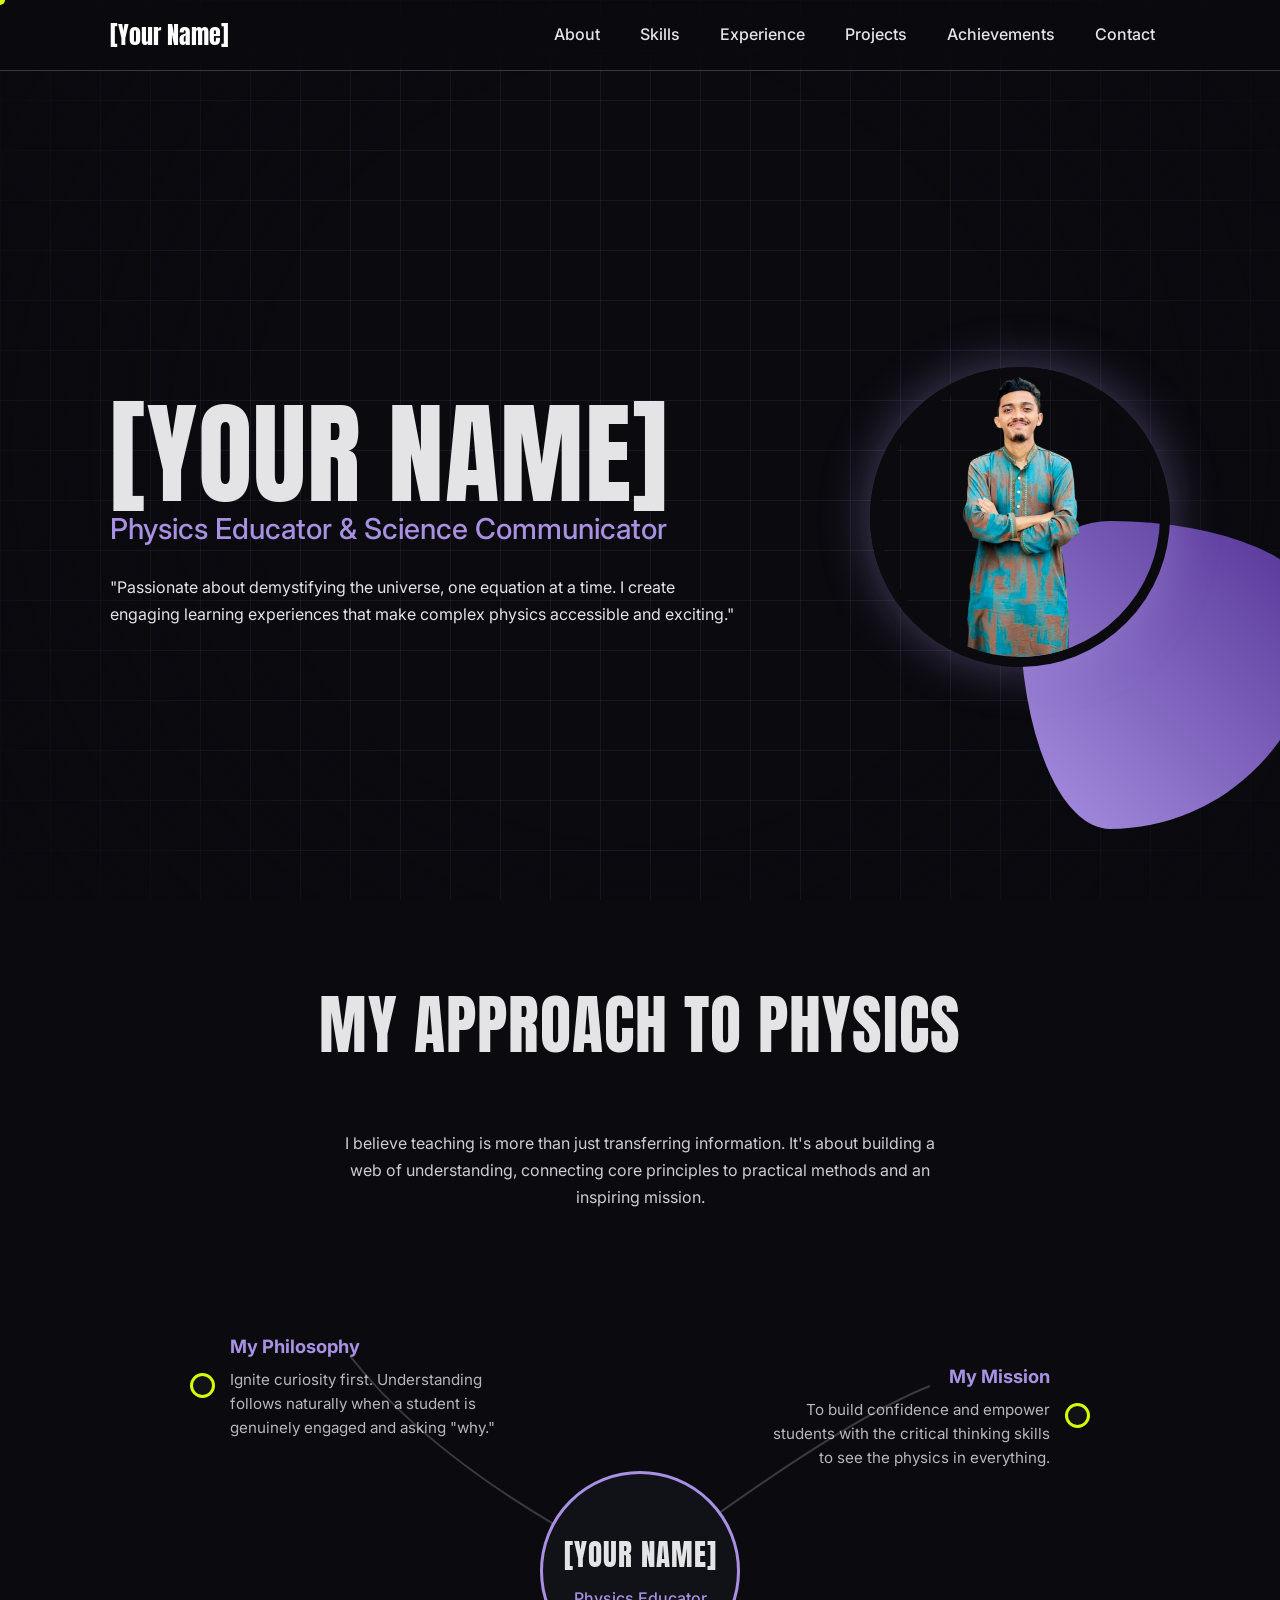
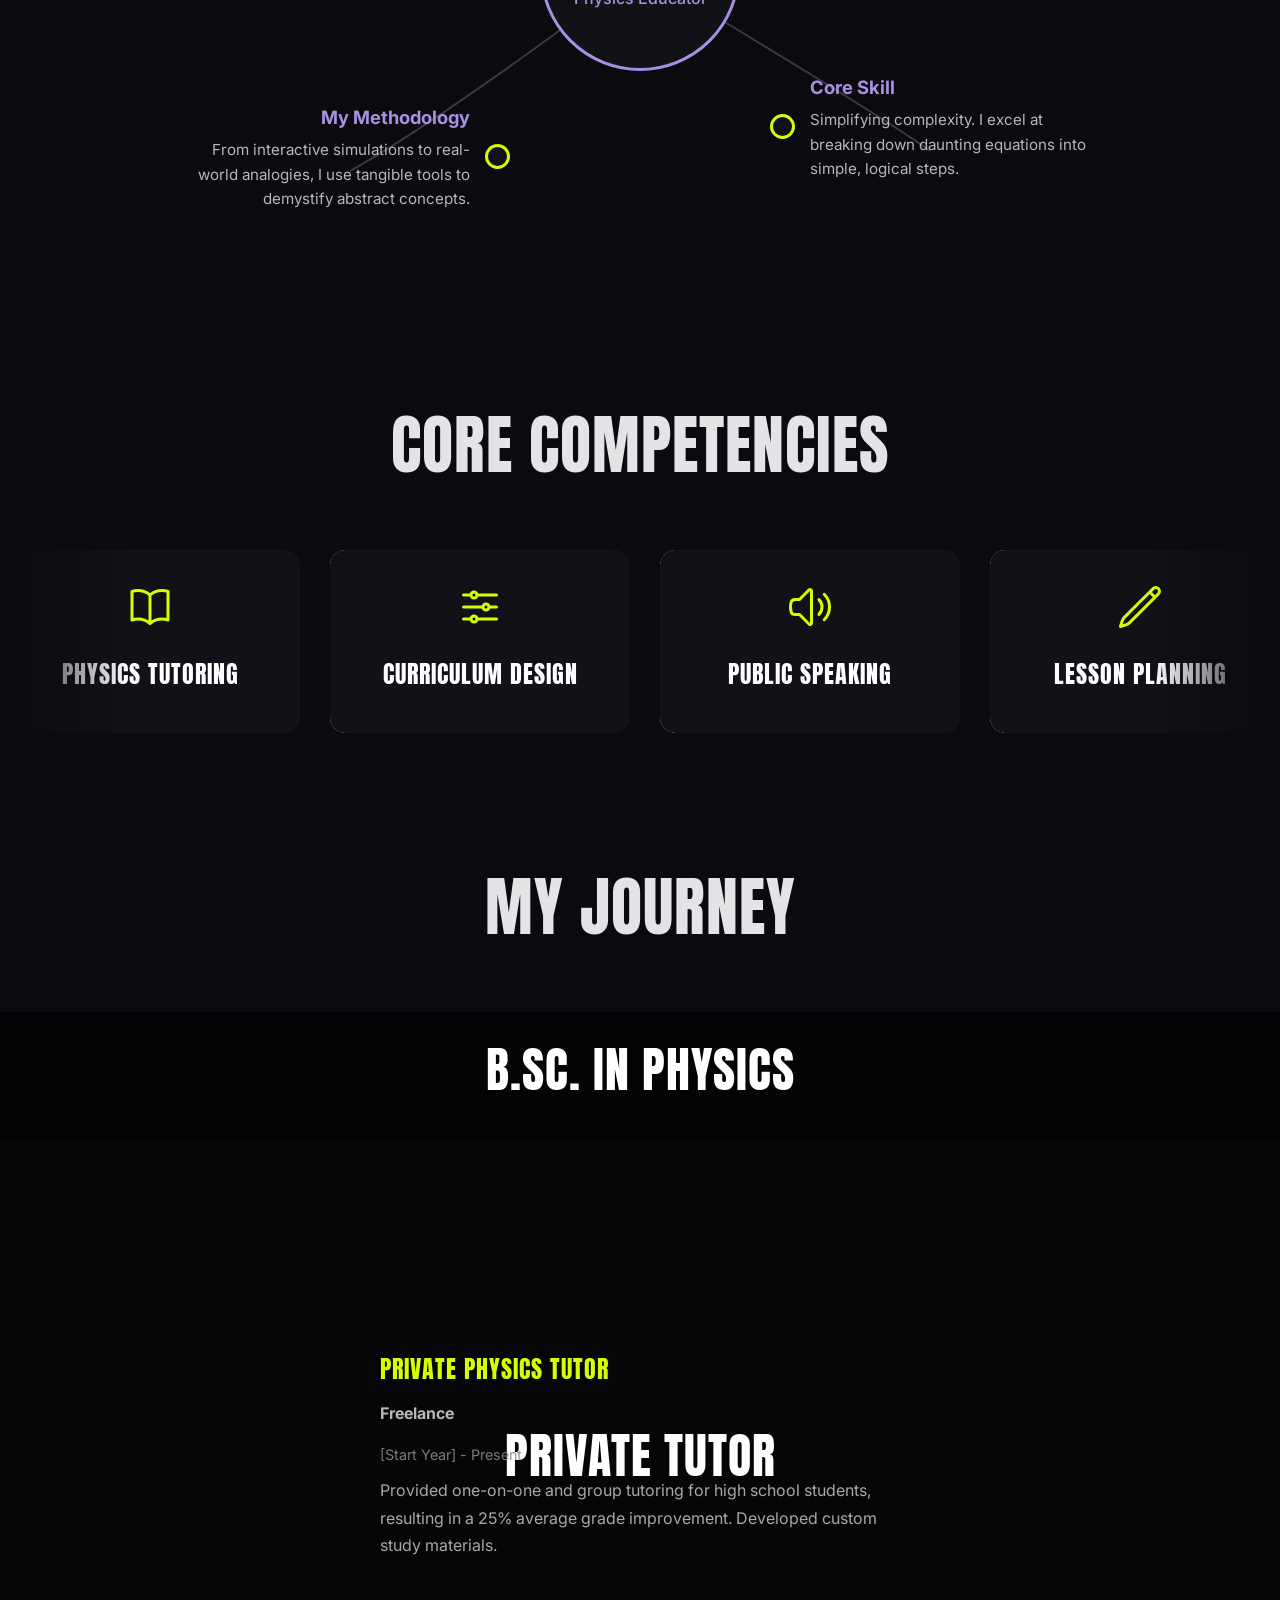
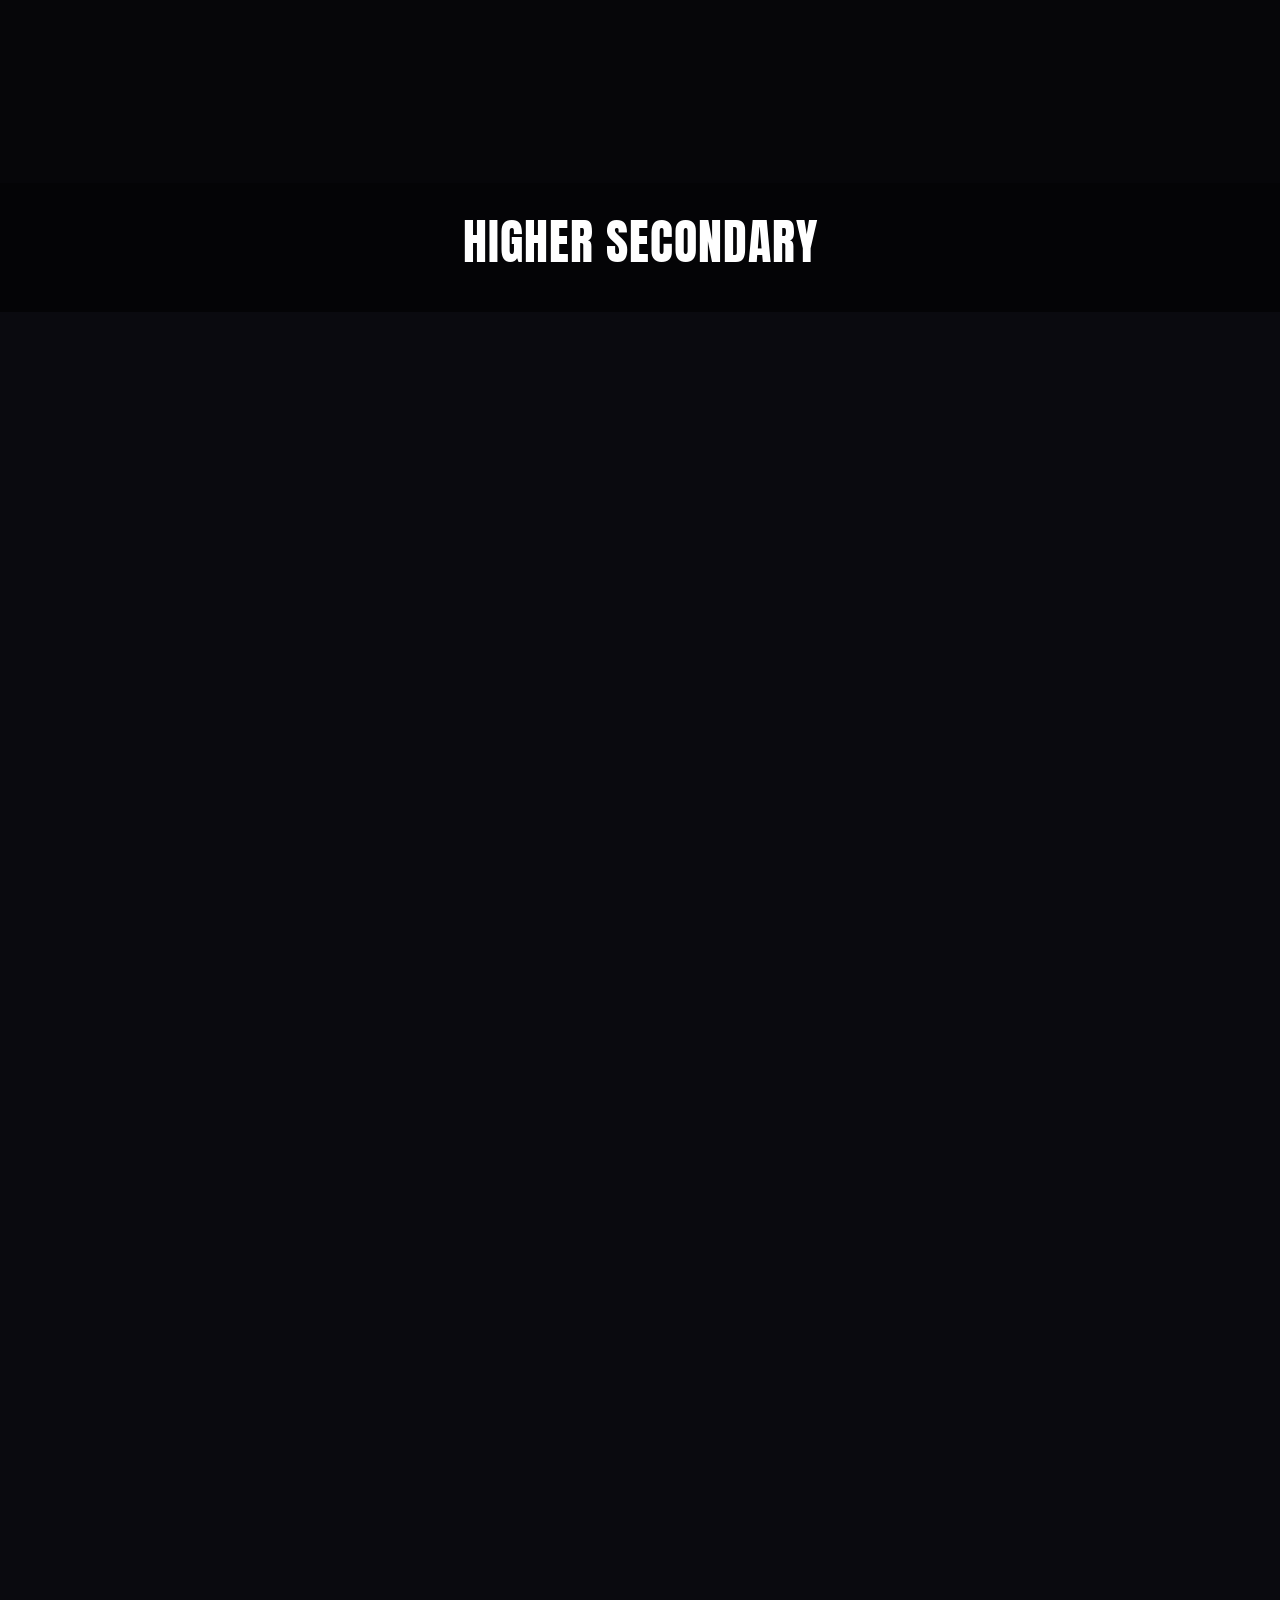
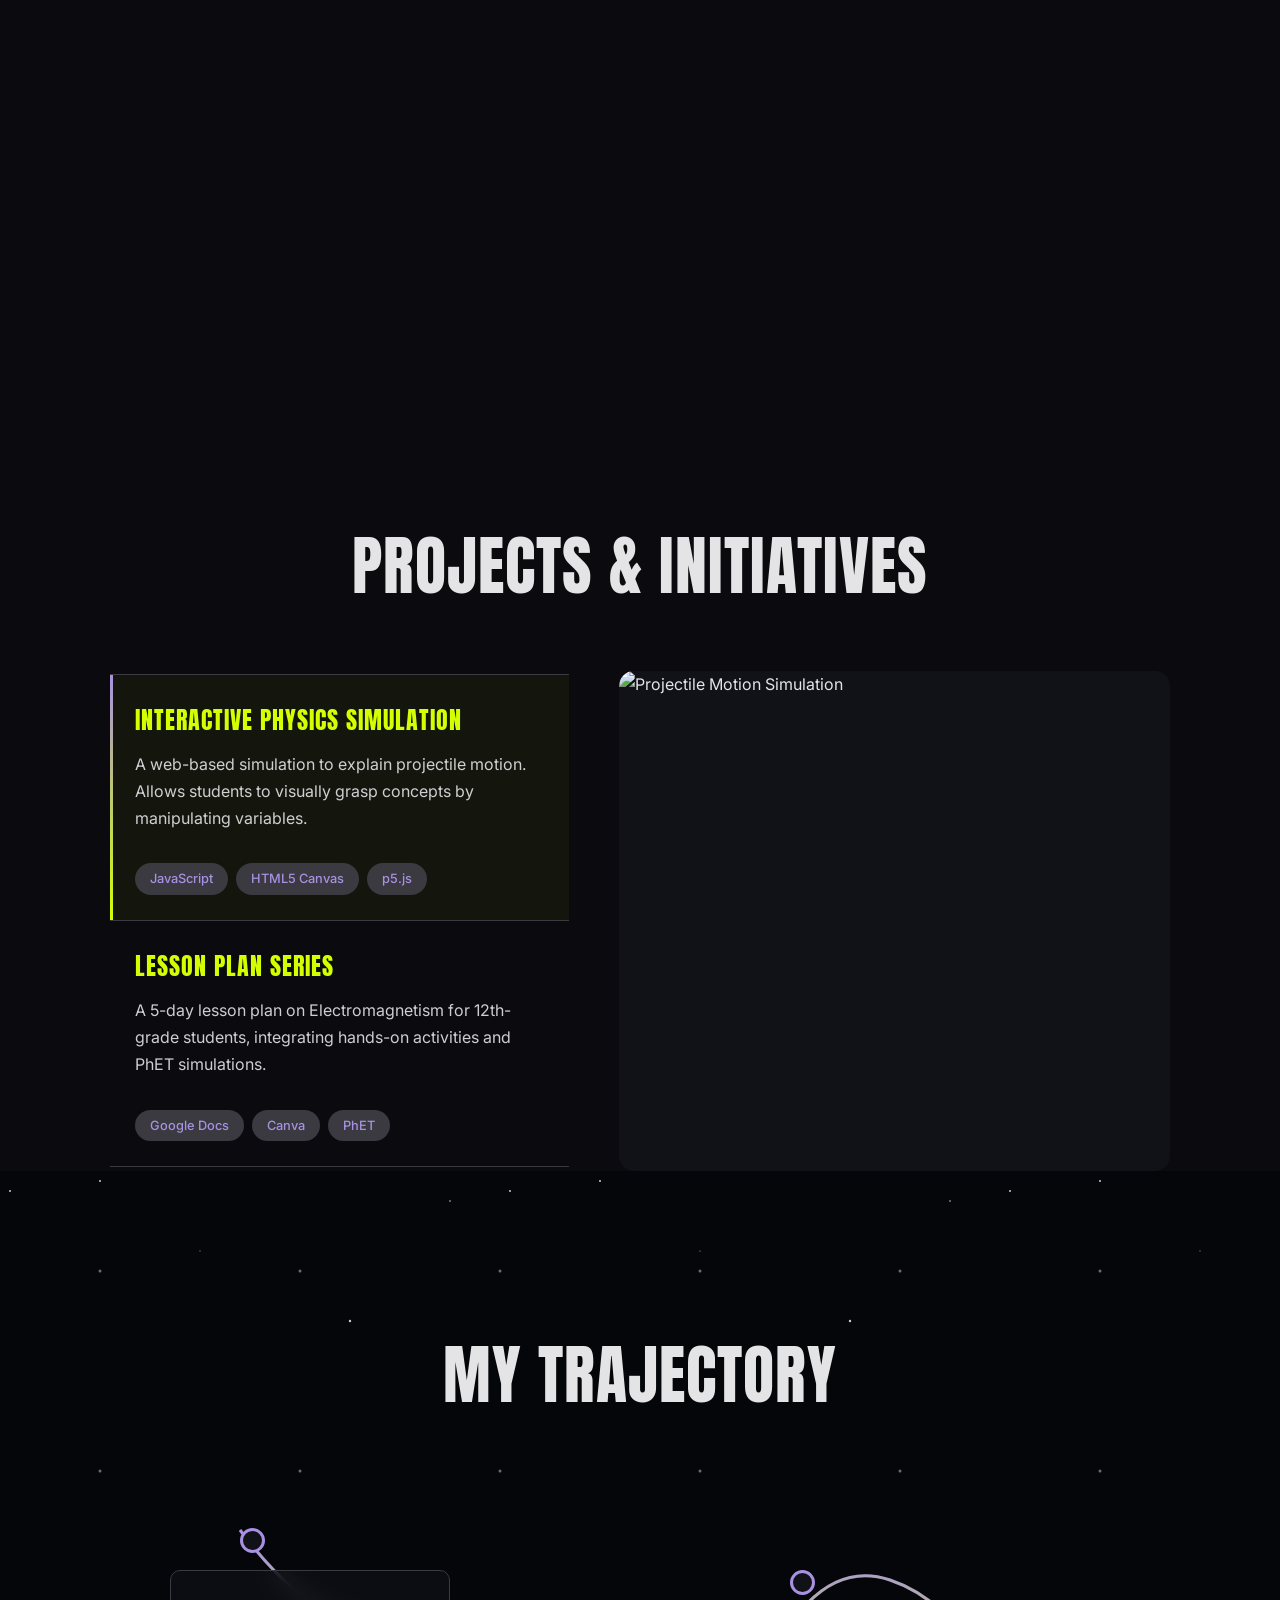
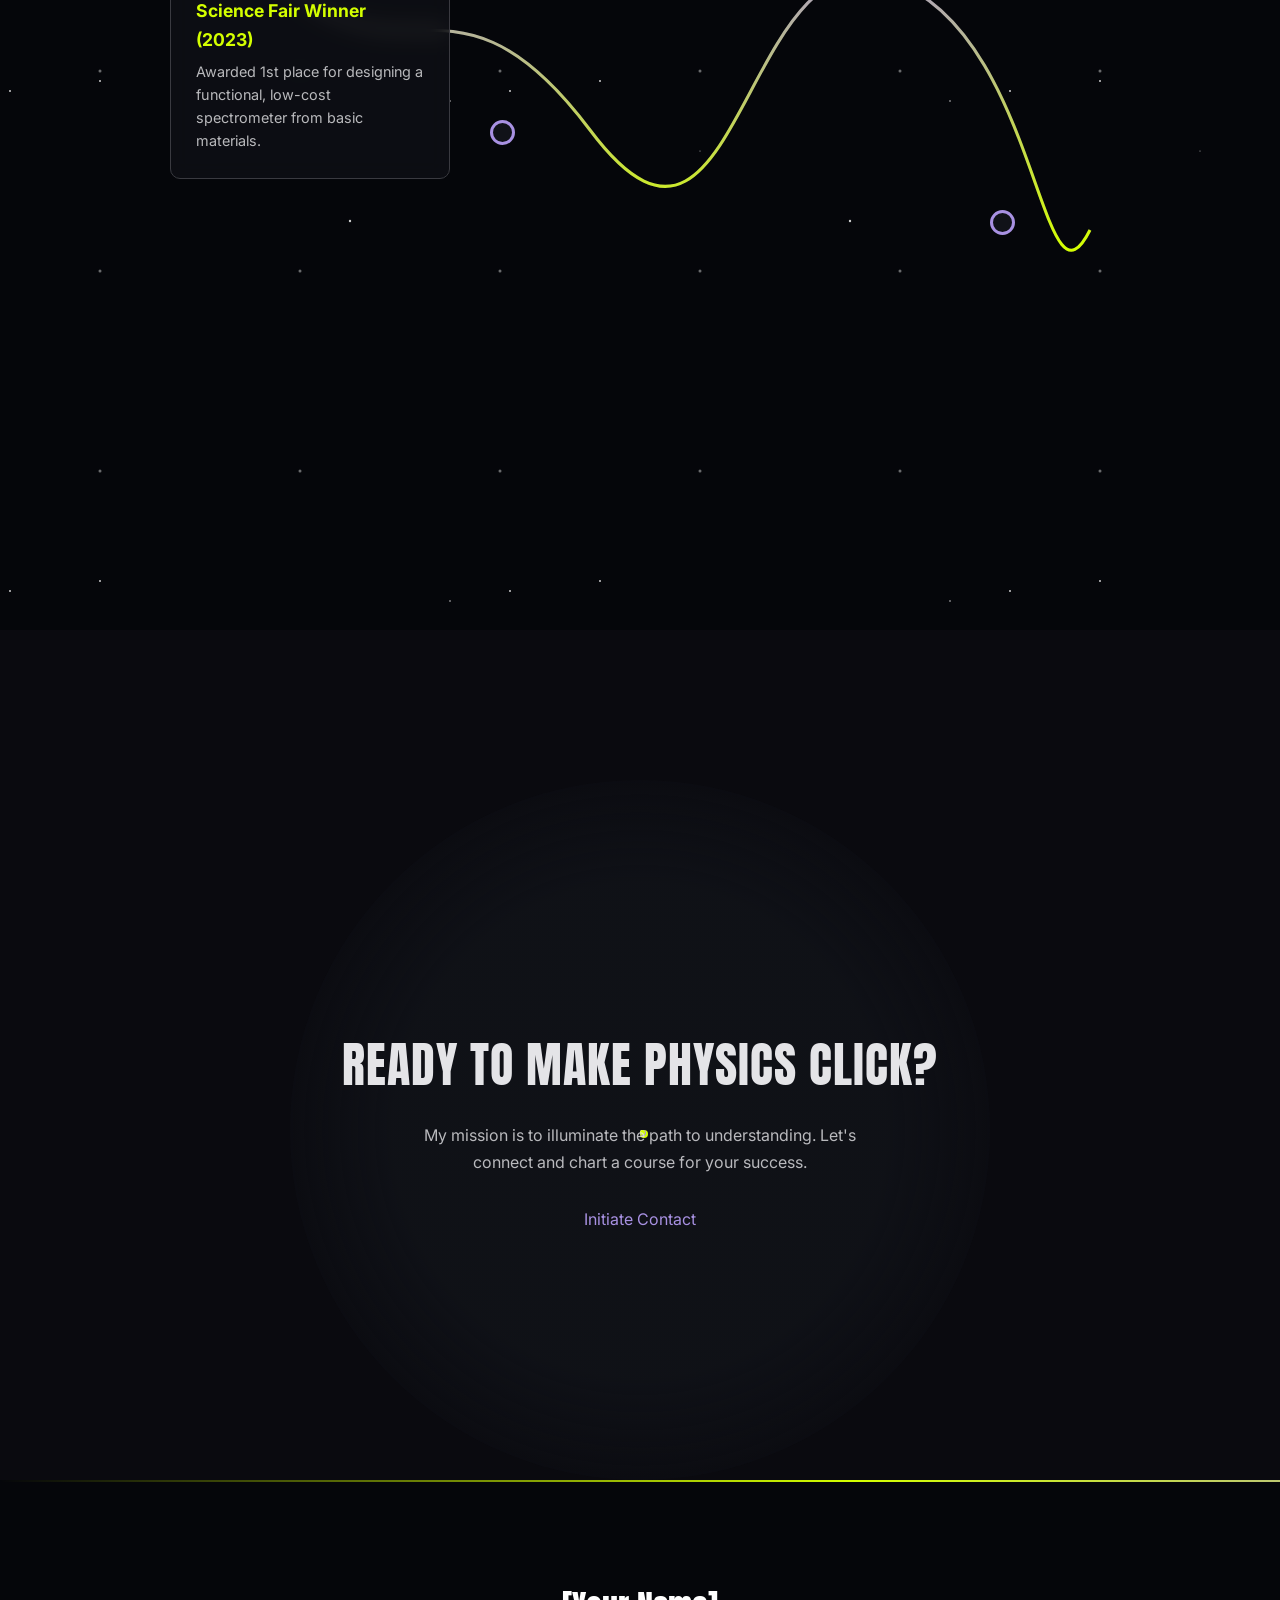
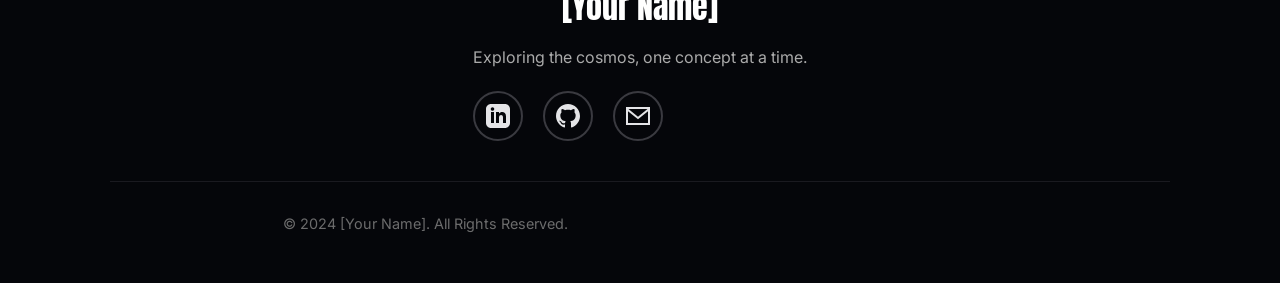
==== commit e3f23323: "footer changed" ====
--- a/index.html
+++ b/index.html
@@ -258,13 +258,163 @@
         #details-3 { top: 22%; right: 10%; }
         #details-4 { bottom: 15%; right: 2%; }
 
-        /* --- CTA & FOOTER --- */
-        .cta-button { background-color: var(--accent-color-vibrant); color: var(--text-dark); padding: 18px 40px; border-radius: 50px; font-weight: 700; font-size: 1.1rem; text-transform: uppercase; display: inline-block; transition: transform 0.3s cubic-bezier(0.34, 1.56, 0.64, 1), box-shadow 0.3s ease; letter-spacing: 1px; }
-        .cta-button:hover { transform: scale(1.05) translateY(-5px); box-shadow: 0 10px 25px rgba(212, 255, 0, 0.3); }
-        footer { background-color: #0c0d10; color: var(--text-color); padding: 80px 0 30px 0; text-align: center; }
-        .social-links { display: flex; justify-content: center; gap: 15px; }
-        .social-links a { display: block; padding: 15px; color: var(--text-color); font-size: 1.8rem; transition: color 0.3s ease, transform 0.3s cubic-bezier(0.34, 1.56, 0.64, 1); }
-        .copyright { padding-top: 30px; border-top: 1px solid #222; font-size: 0.9em; color: #777; }
+    /* --- CTA - PARTICLE COLLIDER --- */
+        #contact {
+            padding-top: 150px;
+            padding-bottom: 0; /* Remove bottom padding to connect with footer */
+        }
+        .cta-collider-container {
+            position: relative;
+            padding: 80px 40px;
+            display: flex;
+            justify-content: center;
+            align-items: center;
+            text-align: center;
+            border-radius: 50%;
+            width: 100%;
+            max-width: 700px;
+            aspect-ratio: 1 / 1;
+            margin: 0 auto;
+            background: radial-gradient(circle, rgba(16, 18, 24, 0.9) 50%, rgba(16, 18, 24, 0.2) 75%, transparent 100%);
+            overflow: hidden;
+        }
+        .cta-content {
+            position: relative;
+            z-index: 10;
+        }
+        .cta-content h2 {
+            font-size: clamp(2rem, 6vw, 3rem);
+            margin-bottom: 15px;
+        }
+        .cta-content p {
+            max-width: 45ch;
+            margin-left: auto;
+            margin-right: auto;
+            margin-bottom: 30px;
+            opacity: 0.8;
+        }
+
+        .collider-ring {
+            position: absolute;
+            top: 50%;
+            left: 50%;
+            transform: translate(-50%, -50%);
+            border-radius: 50%;
+            border: 2px dashed var(--border-color);
+            z-index: 1;
+        }
+        .ring-1 { width: 130%; height: 130%; animation: spin 60s linear infinite reverse; }
+        .ring-2 { width: 160%; height: 160%; border-style: solid; opacity: 0.5; animation: spin 90s linear infinite; }
+        .ring-3 { width: 190%; height: 190%; opacity: 0.7; animation: spin 75s linear infinite reverse; }
+
+        @keyframes spin { from { transform: translate(-50%, -50%) rotate(0deg); } to { transform: translate(-50%, -50%) rotate(360deg); } }
+
+        .particle {
+            position: absolute; top: 50%; left: 50%;
+            width: 8px; height: 8px; border-radius: 50%; z-index: 2;
+        }
+        .p1 { background-color: var(--accent-color-vibrant); animation: orbit 8s linear infinite; }
+        .p2 { background-color: var(--accent-color-light); width: 6px; height: 6px; animation: orbit 12s linear infinite reverse; }
+        .p3 { background-color: #fff; width: 4px; height: 4px; animation: orbit 10s linear infinite; }
+        .p4 { background-color: var(--accent-color-vibrant); width: 5px; height: 5px; animation: orbit 15s linear infinite reverse; }
+
+        @keyframes orbit {
+            from { transform: rotate(0deg) translateX(300px) rotate(0deg); }
+            to   { transform: rotate(360deg) translateX(300px) rotate(-360deg); }
+        }
+        
+        .cta-collider-container:hover .collider-ring,
+        .cta-collider-container:hover .particle {
+            animation-play-state: paused;
+        }
+
+        /* --- FOOTER --- */
+        footer {
+            background-color: #05060A;
+            color: var(--text-color);
+            padding: 100px 0 30px 0;
+            text-align: center;
+            position: relative;
+            overflow: hidden;
+        }
+        footer::before {
+            content: '';
+            position: absolute;
+            top: 0;
+            left: 50%;
+            transform: translateX(-50%);
+            width: 100%;
+            height: 2px;
+            background: linear-gradient(90deg, transparent, var(--accent-color-vibrant), var(--accent-color-light), transparent);
+            background-size: 200% 100%;
+            animation: shimmer 5s linear infinite;
+        }
+        @keyframes shimmer {
+            0% { background-position: 200% 0; }
+            100% { background-position: -200% 0; }
+        }
+
+        .footer-container {
+            display: flex;
+            flex-direction: column;
+            align-items: center;
+            gap: 40px;
+        }
+        .footer-logo {
+            font-family: var(--font-heading);
+            font-size: 2rem;
+            color: #fff;
+            margin-bottom: 10px;
+            display: inline-block;
+        }
+        .footer-text {
+            color: #aaa;
+            margin-bottom: 20px;
+            max-width: 40ch;
+        }
+        .footer-socials {
+            display: flex;
+            gap: 20px;
+        }
+        .social-icon {
+            display: flex;
+            align-items: center;
+            justify-content: center;
+            width: 50px;
+            height: 50px;
+            border: 2px solid var(--border-color);
+            border-radius: 50%;
+            color: var(--text-color);
+            transition: all 0.3s cubic-bezier(0.34, 1.56, 0.64, 1);
+        }
+        .social-icon:hover {
+            border-color: var(--accent-color-vibrant);
+            color: var(--accent-color-vibrant);
+            transform: translateY(-5px);
+            box-shadow: 0 10px 20px rgba(212, 255, 0, 0.15);
+        }
+        .footer-copyright {
+            padding-top: 30px;
+            width: 100%;
+            border-top: 1px solid #1a1a20;
+            font-size: 0.9em;
+            color: #777;
+        }
+
+        /* --- Adjustments for Responsive CTA & Footer --- */
+        @media (max-width: 900px) {
+            .cta-collider-container {
+                border-radius: 20px;
+                aspect-ratio: auto;
+                width: 100%;
+                padding: 60px 30px;
+                margin-bottom: 60px;
+            }
+            .collider-ring, .particle {
+                display: none;
+            }
+            footer { padding-top: 80px; }
+        }
         
         /* --- RESPONSIVE DESIGN --- */
         @media (max-width: 900px) {
@@ -423,10 +573,55 @@
         </section>
 
         <!-- CONTACT SECTION -->
-        <section id="contact" class="container"><div data-animation="fade-in" style="text-align: center; background: var(--dark-section-bg); padding: 60px 20px; border-radius: 20px;"><h2>Ready to Make Physics Click?</h2><p style="max-width: 600px; margin: 20px auto 30px;">Let's connect and explore how we can achieve your learning goals together.</p><a href="mailto:[your-email@example.com]" class="cta-button">Get in Touch</a></div></section>
+       
     </main>
-    
-    <footer><div class="container" style="text-align: center;"><div style="display: flex; flex-direction: column; align-items: center; gap: 30px; margin-bottom: 50px;"><h2 data-animation="fade-in">[Your Name]</h2><div class="social-links" data-stagger-parent><a href="[your-linkedin-url]" target="_blank" title="LinkedIn" class="magnetic-link" data-animation="fade-in" data-stagger-child><svg xmlns="http://www.w3.org/2000/svg" width="24" height="24" viewBox="0 0 24 24" fill="currentColor"><path d="M19 0h-14c-2.761 0-5 2.239-5 5v14c0 2.761 2.239 5 5 5h14c2.762 0 5-2.239 5-5v-14c0-2.761-2.238-5-5-5zm-11 19h-3v-11h3v11zm-1.5-12.268c-.966 0-1.75-.79-1.75-1.764s.784-1.764 1.75-1.764 1.75.79 1.75 1.764-.783 1.764-1.75 1.764zm13.5 12.268h-3v-5.604c0-3.368-4-3.113-4 0v5.604h-3v-11h3v1.765c1.396-2.586 7-2.777 7 2.476v6.759z"/></svg></a><a href="[your-github-url]" target="_blank" title="GitHub" class="magnetic-link" data-animation="fade-in" data-stagger-child><svg xmlns="http://www.w3.org/2000/svg" width="24" height="24" viewBox="0 0 24 24" fill="currentColor"><path d="M12 0c-6.626 0-12 5.373-12 12 0 5.302 3.438 9.8 8.207 11.387.599.111.793-.261.793-.577v-2.234c-3.338.726-4.033-1.416-4.033-1.416-.546-1.387-1.333-1.756-1.333-1.756-1.089-.745.083-.729.083-.729 1.205.084 1.839 1.237 1.839 1.237 1.07 1.834 2.807 1.304 3.492.997.107-.775.418-1.305.762-1.604-2.665-.305-5.467-1.334-5.467-5.931 0-1.311.469-2.381 1.236-3.221-.124-.303-.535-1.524.117-3.176 0 0 1.008-.322 3.301 1.23.957-.266 1.983-.399 3.003-.404 1.02.005 2.047.138 3.006.404 2.291-1.552 3.297-1.23 3.297-1.23.653 1.653.242 2.874.118 3.176.77.84 1.235 1.911 1.235 3.221 0 4.609-2.807 5.624-5.479 5.921.43.372.823 1.102.823 2.222v3.293c0 .319.192.694.801.576 4.765-1.589 8.199-6.086 8.199-11.386 0-6.627-5.373-12-12-12z"/></svg></a><a href="mailto:[your-email@example.com]" title="Email" class="magnetic-link" data-animation="fade-in" data-stagger-child><svg xmlns="http://www.w3.org/2000/svg" width="24" height="24" viewBox="0 0 24 24" fill="currentColor"><path d="M0 3v18h24v-18h-24zm21.518 2l-9.518 7.713-9.518-7.713h19.036zm-19.518 14v-11.817l10 8.104 10-8.104v11.817h-20z"/></svg></a></div></div><div class="copyright"><p>&copy; 2024 [Your Name]. All Rights Reserved.</p></div></div></footer>
+
+    <!-- START: REPLACEMENT CTA & FOOTER -->
+        <section id="contact" class="container">
+            <div class="cta-collider-container" data-animation="fade-in">
+                <!-- Decorative animated rings -->
+                <div class="collider-ring ring-1"></div>
+                <div class="collider-ring ring-2"></div>
+                <div class="collider-ring ring-3"></div>
+                
+                <!-- Decorative animated particles -->
+                <span class="particle p1"></span>
+                <span class="particle p2"></span>
+                <span class="particle p3"></span>
+                <span class="particle p4"></span>
+
+                <!-- Main content -->
+                <div class="cta-content">
+                    <h2>Ready to Make Physics Click?</h2>
+                    <p>My mission is to illuminate the path to understanding. Let's connect and chart a course for your success.</p>
+                    <a href="mailto:[your-email@example.com]" class="cta-button">Initiate Contact</a>
+                </div>
+            </div>
+        </section>
+
+        <footer>
+            <div class="footer-container container">
+                <div class="footer-content" data-stagger-parent>
+                    <a href="#" class="footer-logo" data-animation="fade-in" data-stagger-child>[Your Name]</a>
+                    <p class="footer-text" data-animation="fade-in" data-stagger-child>Exploring the cosmos, one concept at a time.</p>
+                    <div class="footer-socials" data-animation="fade-in" data-stagger-child>
+                        <a href="[your-linkedin-url]" target="_blank" title="LinkedIn" class="social-icon">
+                            <svg xmlns="http://www.w3.org/2000/svg" width="24" height="24" viewBox="0 0 24 24" fill="currentColor"><path d="M19 0h-14c-2.761 0-5 2.239-5 5v14c0 2.761 2.239 5 5 5h14c2.762 0 5-2.239 5-5v-14c0-2.761-2.238-5-5-5zm-11 19h-3v-11h3v11zm-1.5-12.268c-.966 0-1.75-.79-1.75-1.764s.784-1.764 1.75-1.764 1.75.79 1.75 1.764-.783 1.764-1.75 1.764zm13.5 12.268h-3v-5.604c0-3.368-4-3.113-4 0v5.604h-3v-11h3v1.765c1.396-2.586 7-2.777 7 2.476v6.759z"/></svg>
+                        </a>
+                        <a href="[your-github-url]" target="_blank" title="GitHub" class="social-icon">
+                            <svg xmlns="http://www.w3.org/2000/svg" width="24" height="24" viewBox="0 0 24 24" fill="currentColor"><path d="M12 0c-6.626 0-12 5.373-12 12 0 5.302 3.438 9.8 8.207 11.387.599.111.793-.261.793-.577v-2.234c-3.338.726-4.033-1.416-4.033-1.416-.546-1.387-1.333-1.756-1.333-1.756-1.089-.745.083-.729.083-.729 1.205.084 1.839 1.237 1.839 1.237 1.07 1.834 2.807 1.304 3.492.997.107-.775.418-1.305.762-1.604-2.665-.305-5.467-1.334-5.467-5.931 0-1.311.469-2.381 1.236-3.221-.124-.303-.535-1.524.117-3.176 0 0 1.008-.322 3.301 1.23.957-.266 1.983-.399 3.003-.404 1.02.005 2.047.138 3.006.404 2.291-1.552 3.297-1.23 3.297-1.23.653 1.653.242 2.874.118 3.176.77.84 1.235 1.911 1.235 3.221 0 4.609-2.807 5.624-5.479 5.921.43.372.823 1.102.823 2.222v3.293c0 .319.192.694.801.576 4.765-1.589 8.199-6.086 8.199-11.386 0-6.627-5.373-12-12-12z"/></svg>
+                        </a>
+                        <a href="mailto:[your-email@example.com]" title="Email" class="social-icon">
+                            <svg xmlns="http://www.w3.org/2000/svg" width="24" height="24" viewBox="0 0 24 24" fill="currentColor"><path d="M0 3v18h24v-18h-24zm21.518 2l-9.518 7.713-9.518-7.713h19.036zm-19.518 14v-11.817l10 8.104 10-8.104v11.817h-20z"/></svg>
+                        </a>
+                    </div>
+                </div>
+                <div class="footer-copyright" data-animation="fade-in">
+                    <p>&copy; 2024 [Your Name]. All Rights Reserved.</p>
+                </div>
+            </div>
+        </footer>
+        <!-- END: REPLACEMENT CTA & FOOTER -->
 
     <script>
     document.addEventListener("DOMContentLoaded", function() {
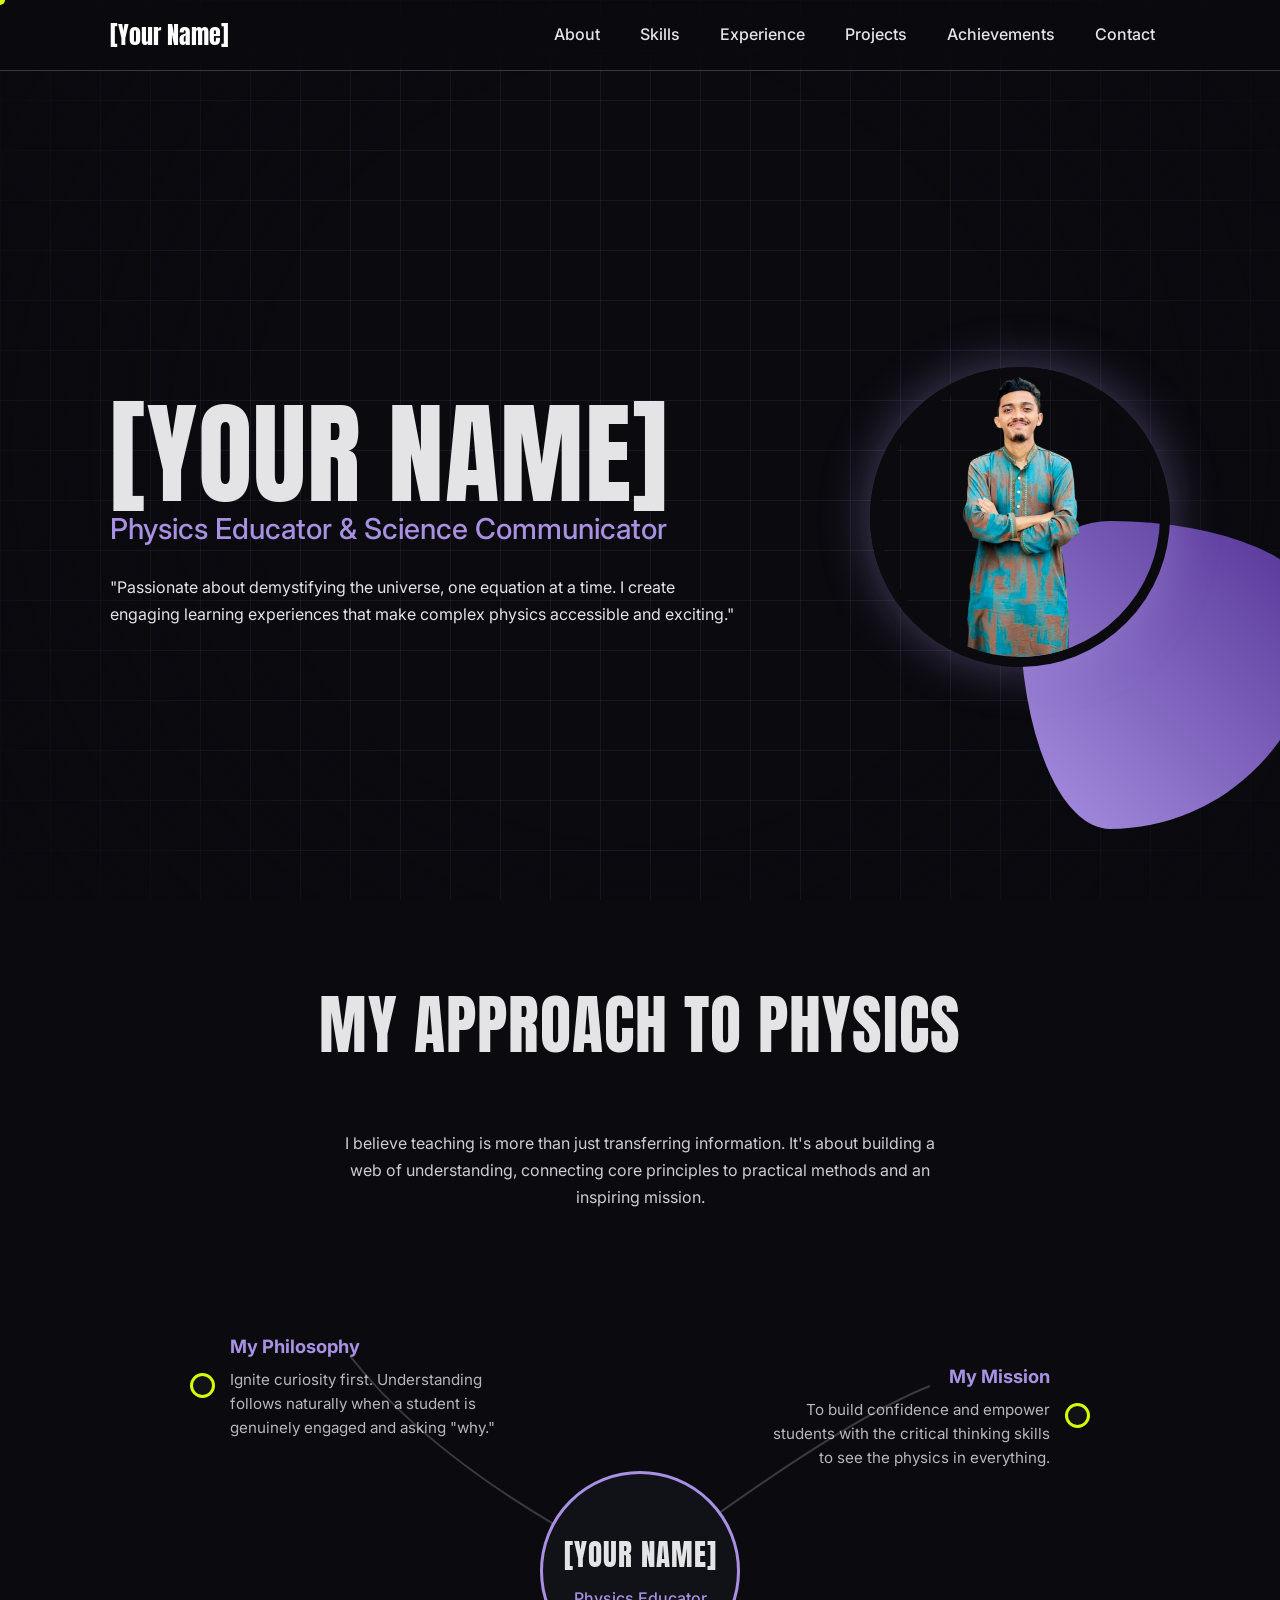
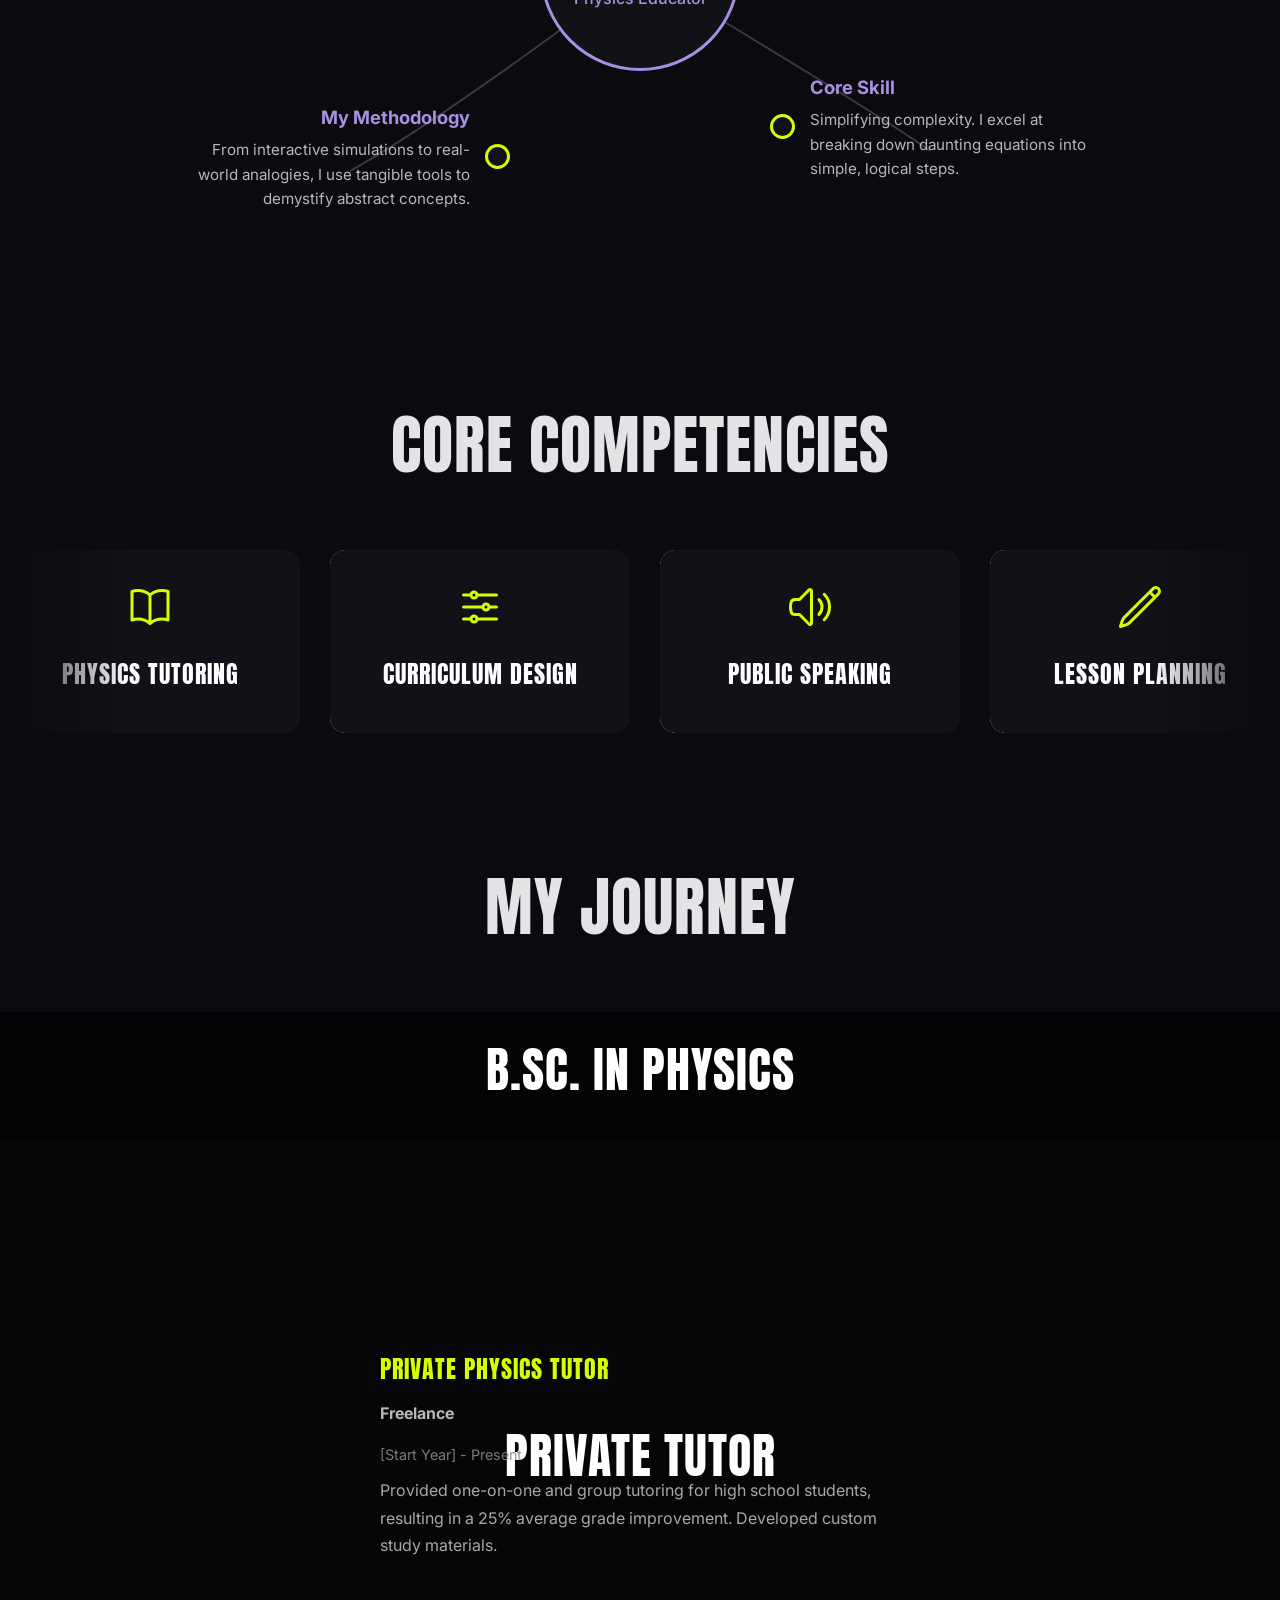
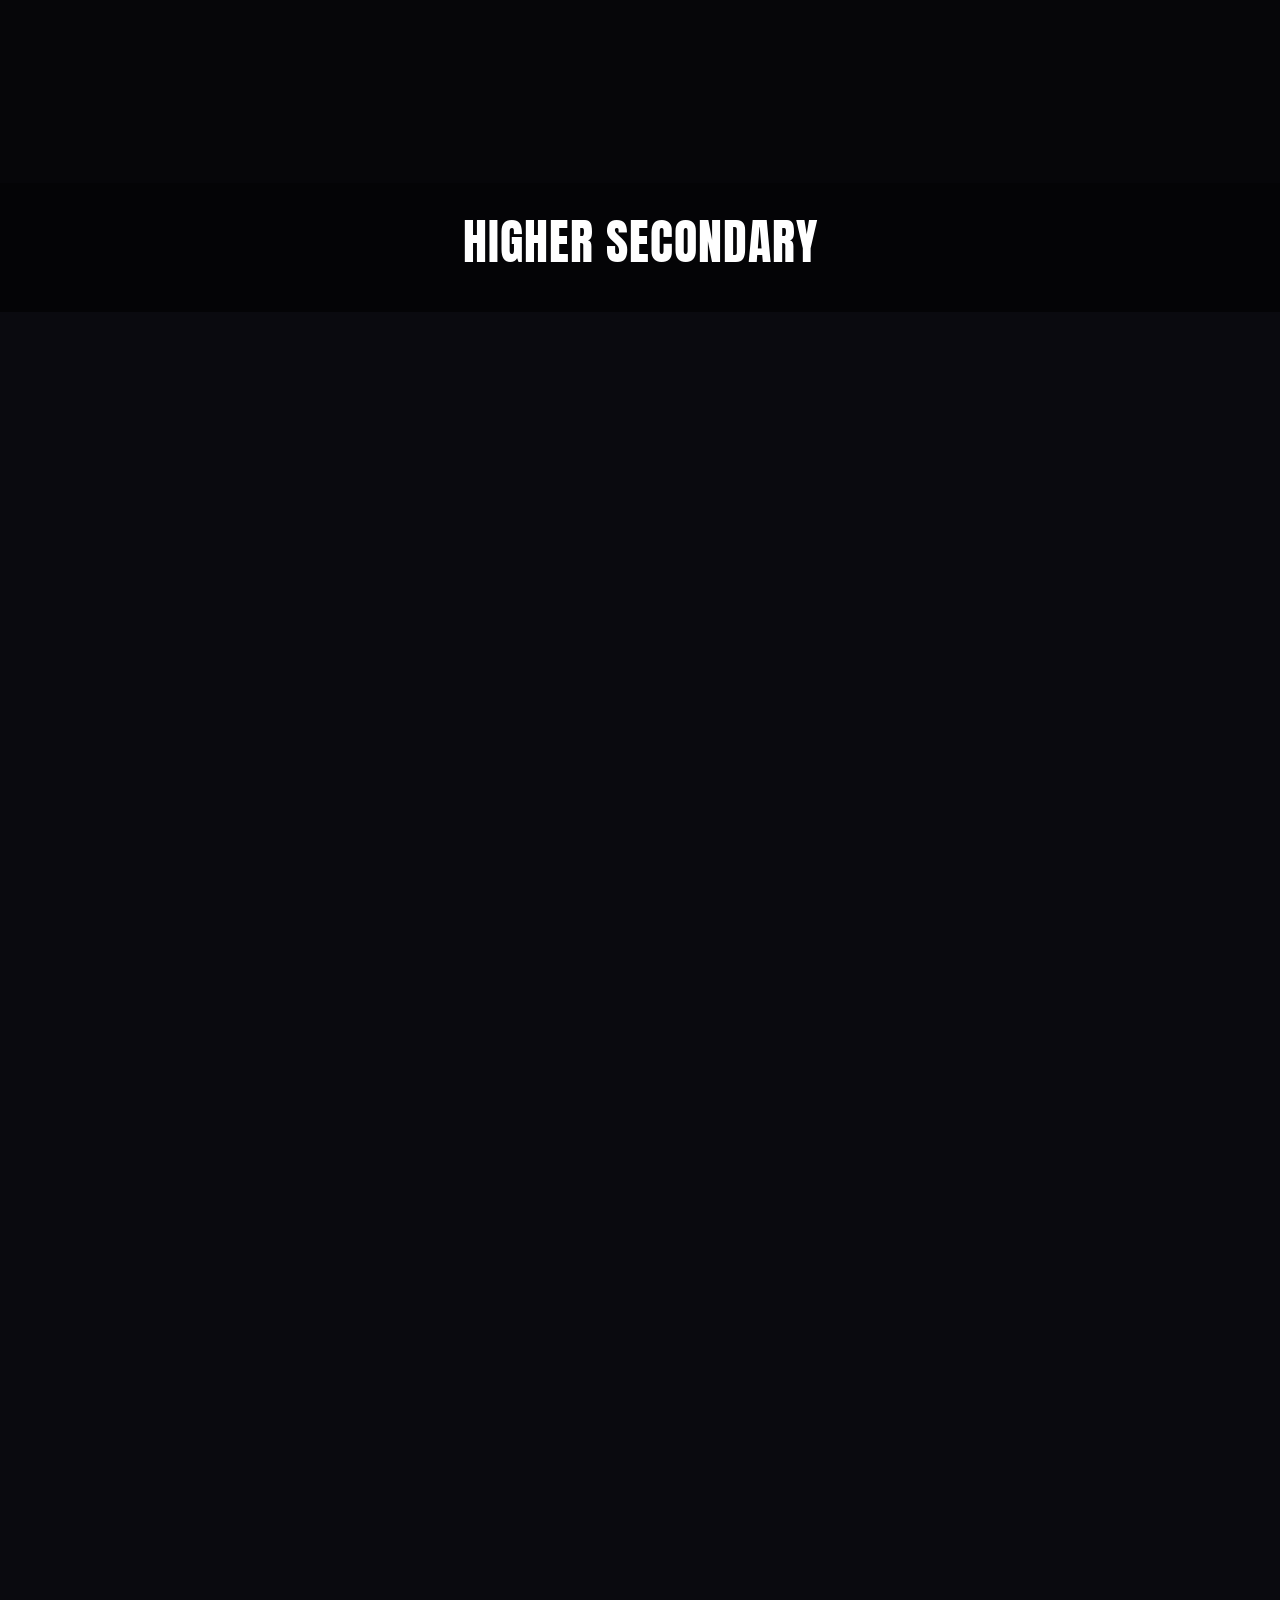
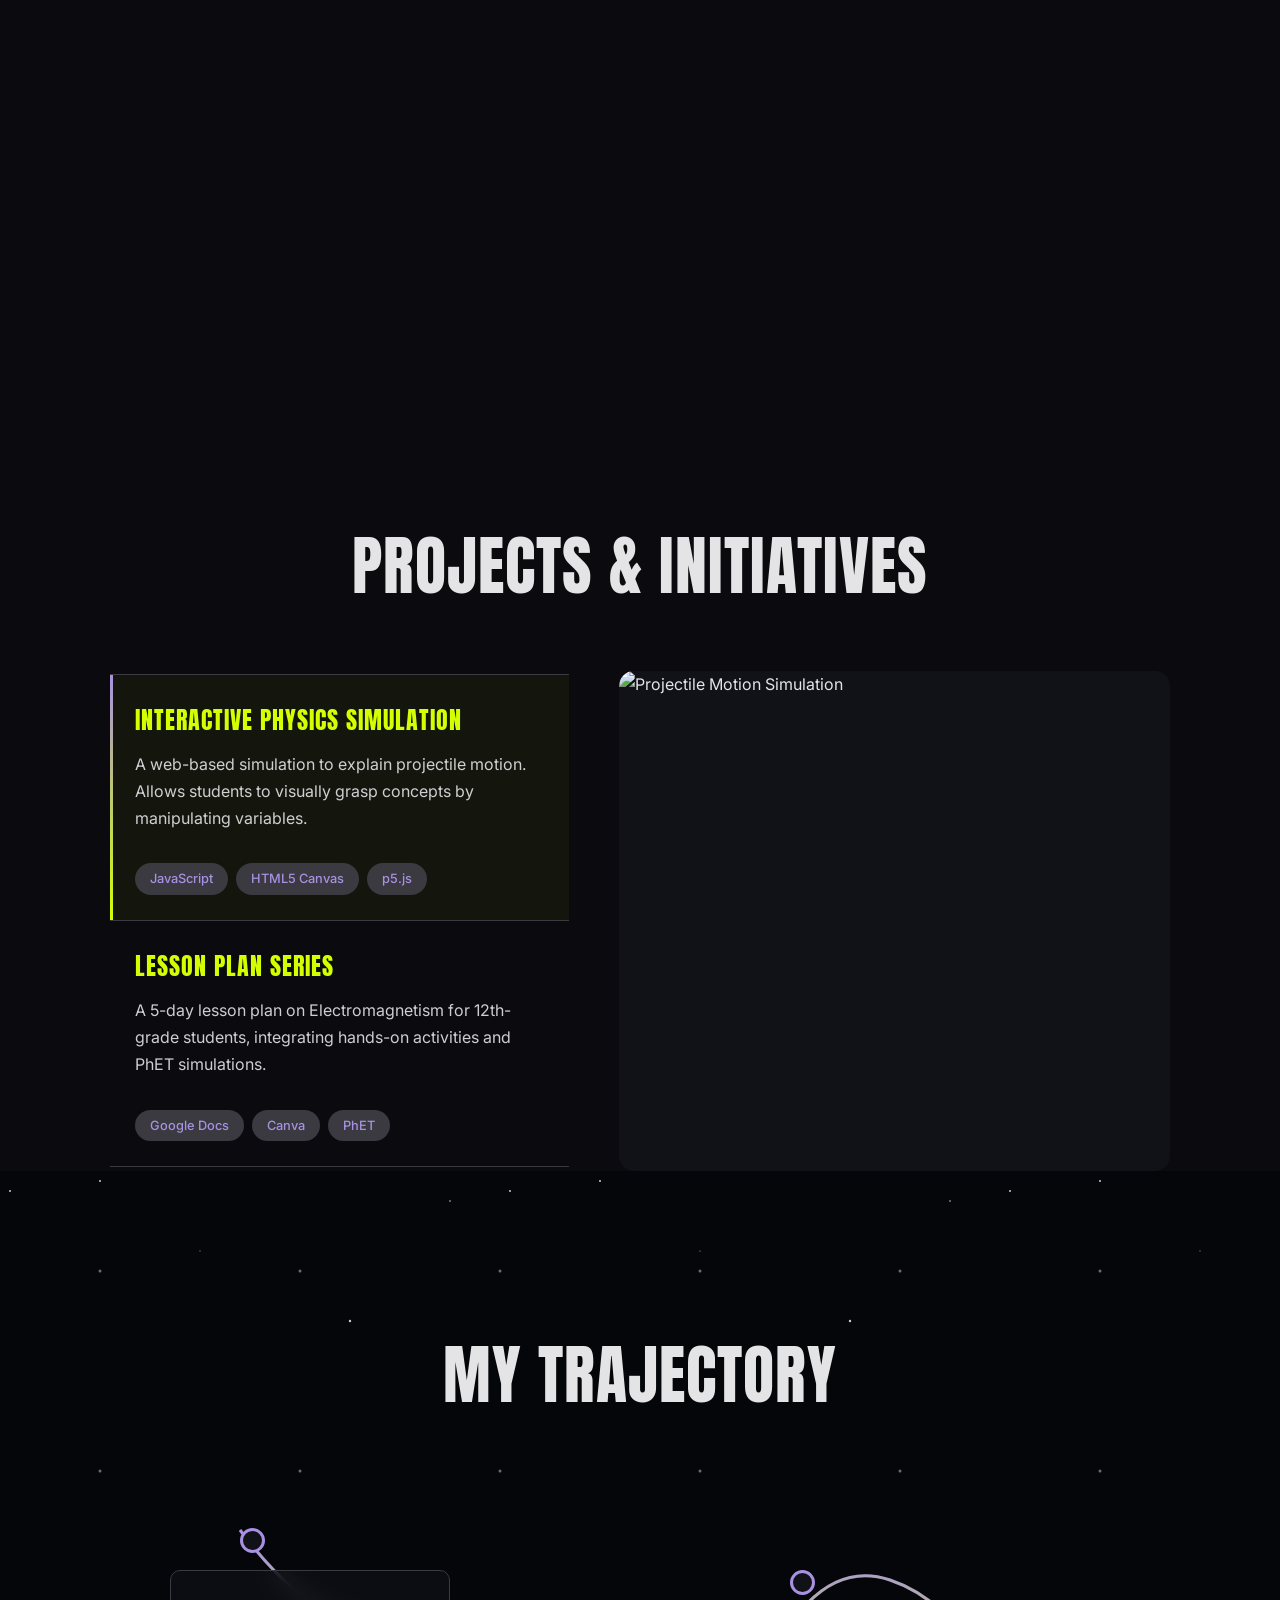
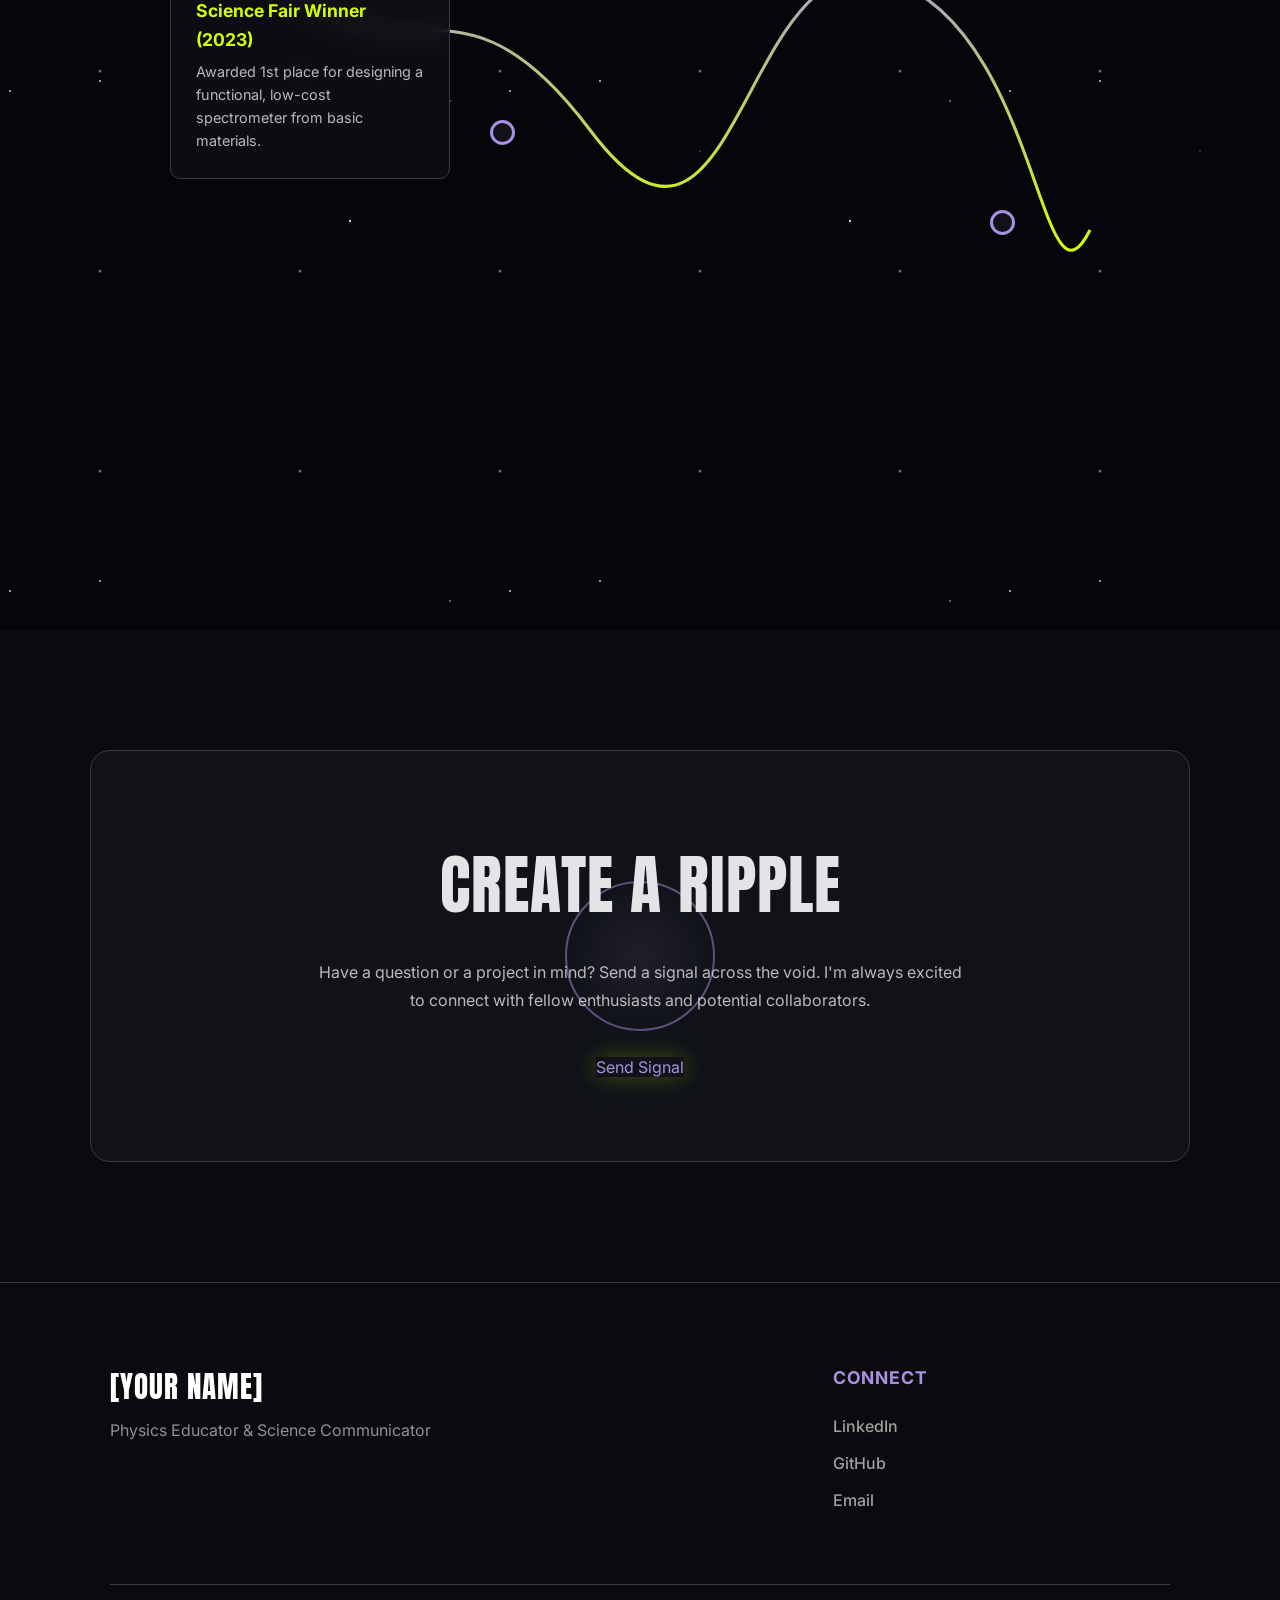
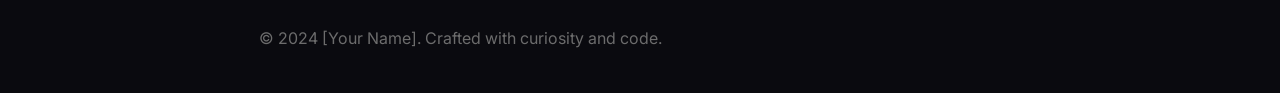
==== commit e3744f44: "contact" ====
--- a/index.html
+++ b/index.html
@@ -257,163 +257,165 @@
         #details-2 { bottom: 35%; left: 38%; }
         #details-3 { top: 22%; right: 10%; }
         #details-4 { bottom: 15%; right: 2%; }
-
-    /* --- CTA - PARTICLE COLLIDER --- */
+/* --- CTA - COSMIC RIPPLES --- */
         #contact {
-            padding-top: 150px;
-            padding-bottom: 0; /* Remove bottom padding to connect with footer */
-        }
-        .cta-collider-container {
+            padding: 120px 0;
+        }
+        .cta-ripple-container {
             position: relative;
+            text-align: center;
             padding: 80px 40px;
-            display: flex;
-            justify-content: center;
-            align-items: center;
-            text-align: center;
-            border-radius: 50%;
-            width: 100%;
-            max-width: 700px;
-            aspect-ratio: 1 / 1;
-            margin: 0 auto;
-            background: radial-gradient(circle, rgba(16, 18, 24, 0.9) 50%, rgba(16, 18, 24, 0.2) 75%, transparent 100%);
+            background-color: var(--dark-section-bg);
+            border: 1px solid var(--border-color);
+            border-radius: 20px;
             overflow: hidden;
-        }
-        .cta-content {
+            z-index: 1;
+        }
+        .cta-ripple-content {
             position: relative;
-            z-index: 10;
-        }
-        .cta-content h2 {
-            font-size: clamp(2rem, 6vw, 3rem);
-            margin-bottom: 15px;
-        }
-        .cta-content p {
-            max-width: 45ch;
-            margin-left: auto;
-            margin-right: auto;
-            margin-bottom: 30px;
+            z-index: 5;
+        }
+        .cta-ripple-content h2 {
+            margin-bottom: 20px;
+        }
+        .cta-ripple-content p {
+            max-width: 65ch;
+            margin: 0 auto 40px auto;
+            color: var(--text-color);
             opacity: 0.8;
         }
-
-        .collider-ring {
+        
+        /* The glowing background effect */
+        .ripple-background {
             position: absolute;
             top: 50%;
             left: 50%;
             transform: translate(-50%, -50%);
+            width: 150px;
+            height: 150px;
+            background: radial-gradient(circle, rgba(168, 145, 226, 0.1) 0%, rgba(168, 145, 226, 0) 70%);
+            transition: transform 0.5s cubic-bezier(0.19, 1, 0.22, 1);
+            z-index: 1;
+        }
+        .cta-ripple-container:hover .ripple-background {
+            transform: translate(-50%, -50%) scale(8);
+        }
+
+        /* The expanding ripple borders */
+        .ripple {
+            position: absolute;
+            top: 50%;
+            left: 50%;
+            width: 100%;
+            height: 100%;
+            border: 2px solid rgba(168, 145, 226, 0.2);
             border-radius: 50%;
-            border: 2px dashed var(--border-color);
-            z-index: 1;
-        }
-        .ring-1 { width: 130%; height: 130%; animation: spin 60s linear infinite reverse; }
-        .ring-2 { width: 160%; height: 160%; border-style: solid; opacity: 0.5; animation: spin 90s linear infinite; }
-        .ring-3 { width: 190%; height: 190%; opacity: 0.7; animation: spin 75s linear infinite reverse; }
-
-        @keyframes spin { from { transform: translate(-50%, -50%) rotate(0deg); } to { transform: translate(-50%, -50%) rotate(360deg); } }
-
-        .particle {
-            position: absolute; top: 50%; left: 50%;
-            width: 8px; height: 8px; border-radius: 50%; z-index: 2;
-        }
-        .p1 { background-color: var(--accent-color-vibrant); animation: orbit 8s linear infinite; }
-        .p2 { background-color: var(--accent-color-light); width: 6px; height: 6px; animation: orbit 12s linear infinite reverse; }
-        .p3 { background-color: #fff; width: 4px; height: 4px; animation: orbit 10s linear infinite; }
-        .p4 { background-color: var(--accent-color-vibrant); width: 5px; height: 5px; animation: orbit 15s linear infinite reverse; }
-
-        @keyframes orbit {
-            from { transform: rotate(0deg) translateX(300px) rotate(0deg); }
-            to   { transform: rotate(360deg) translateX(300px) rotate(-360deg); }
-        }
-        
-        .cta-collider-container:hover .collider-ring,
-        .cta-collider-container:hover .particle {
-            animation-play-state: paused;
-        }
-
-        /* --- FOOTER --- */
+            transform: translate(-50%, -50%) scale(1);
+            animation: ripple-effect 4s infinite cubic-bezier(0.25, 0.46, 0.45, 0.94);
+        }
+        .ripple.r2 { animation-delay: 1.3s; }
+        .ripple.r3 { animation-delay: 2.6s; }
+
+        @keyframes ripple-effect {
+            0% {
+                transform: translate(-50%, -50%) scale(0.8);
+                opacity: 1;
+            }
+            100% {
+                transform: translate(-50%, -50%) scale(6);
+                opacity: 0;
+            }
+        }
+        
+        .cta-ripple-container .cta-button {
+             box-shadow: 0 0 20px rgba(212, 255, 0, 0.2), 0 0 40px rgba(212, 255, 0, 0.1);
+        }
+        .cta-ripple-container:hover .cta-button {
+            box-shadow: 0 10px 30px rgba(212, 255, 0, 0.4);
+        }
+
+        /* --- NEW FOOTER DESIGN --- */
         footer {
-            background-color: #05060A;
-            color: var(--text-color);
-            padding: 100px 0 30px 0;
-            text-align: center;
+            padding: 80px 0 40px 0;
+            background-color: var(--bg-color);
+            border-top: 1px solid var(--border-color);
+        }
+        .footer-grid {
+            display: grid;
+            grid-template-columns: 2fr 1fr;
+            gap: 50px;
+            margin-bottom: 60px;
+            text-align: left;
+        }
+        .footer-logo {
+            font-family: var(--font-heading);
+            font-size: 1.8rem;
+            color: #fff;
+            margin-bottom: 5px;
+        }
+        .footer-about p {
+            color: #a0a0a0;
+            margin: 0;
+        }
+        .footer-links h4 {
+            font-family: var(--font-body);
+            font-weight: 700;
+            font-size: 1.1rem;
+            text-transform: uppercase;
+            letter-spacing: 1px;
+            color: var(--accent-color-light);
+            margin-bottom: 20px;
+        }
+        .footer-links ul {
+            list-style: none;
+        }
+        .footer-links ul li {
+            margin-bottom: 10px;
+        }
+        .footer-links a {
+            color: #a0a0a0;
+            font-weight: 500;
             position: relative;
-            overflow: hidden;
-        }
-        footer::before {
+            padding-bottom: 4px;
+        }
+        .footer-links a::after {
             content: '';
             position: absolute;
-            top: 0;
-            left: 50%;
-            transform: translateX(-50%);
+            bottom: 0;
+            left: 0;
+            width: 0;
+            height: 2px;
+            background-color: var(--accent-color-vibrant);
+            transition: width 0.3s cubic-bezier(0.25, 0.46, 0.45, 0.94);
+        }
+        .footer-links a:hover {
+            color: #fff;
+        }
+        .footer-links a:hover::after {
             width: 100%;
-            height: 2px;
-            background: linear-gradient(90deg, transparent, var(--accent-color-vibrant), var(--accent-color-light), transparent);
-            background-size: 200% 100%;
-            animation: shimmer 5s linear infinite;
-        }
-        @keyframes shimmer {
-            0% { background-position: 200% 0; }
-            100% { background-position: -200% 0; }
-        }
-
-        .footer-container {
-            display: flex;
-            flex-direction: column;
-            align-items: center;
-            gap: 40px;
-        }
-        .footer-logo {
-            font-family: var(--font-heading);
-            font-size: 2rem;
-            color: #fff;
-            margin-bottom: 10px;
-            display: inline-block;
-        }
-        .footer-text {
-            color: #aaa;
-            margin-bottom: 20px;
-            max-width: 40ch;
-        }
-        .footer-socials {
-            display: flex;
-            gap: 20px;
-        }
-        .social-icon {
-            display: flex;
-            align-items: center;
-            justify-content: center;
-            width: 50px;
-            height: 50px;
-            border: 2px solid var(--border-color);
-            border-radius: 50%;
-            color: var(--text-color);
-            transition: all 0.3s cubic-bezier(0.34, 1.56, 0.64, 1);
-        }
-        .social-icon:hover {
-            border-color: var(--accent-color-vibrant);
-            color: var(--accent-color-vibrant);
-            transform: translateY(-5px);
-            box-shadow: 0 10px 20px rgba(212, 255, 0, 0.15);
-        }
+        }
+
         .footer-copyright {
-            padding-top: 30px;
-            width: 100%;
-            border-top: 1px solid #1a1a20;
-            font-size: 0.9em;
+            text-align: center;
+            padding-top: 40px;
+            border-top: 1px solid var(--border-color);
             color: #777;
         }
+        .footer-copyright p { margin: 0; }
 
         /* --- Adjustments for Responsive CTA & Footer --- */
         @media (max-width: 900px) {
-            .cta-collider-container {
-                border-radius: 20px;
-                aspect-ratio: auto;
-                width: 100%;
-                padding: 60px 30px;
-                margin-bottom: 60px;
+            .cta-ripple-container:hover .ripple-background {
+                transform: translate(-50%, -50%) scale(5); /* Slightly smaller effect on tablet */
             }
-            .collider-ring, .particle {
-                display: none;
+            .footer-grid {
+                grid-template-columns: 1fr;
+                text-align: center;
+                gap: 60px;
             }
-            footer { padding-top: 80px; }
+             .footer-links ul {
+                padding-left: 0;
+            }
         }
         
         /* --- RESPONSIVE DESIGN --- */
@@ -576,48 +578,40 @@
        
     </main>
 
-    <!-- START: REPLACEMENT CTA & FOOTER -->
+  <!-- START: REPLACEMENT CTA & FOOTER -->
         <section id="contact" class="container">
-            <div class="cta-collider-container" data-animation="fade-in">
-                <!-- Decorative animated rings -->
-                <div class="collider-ring ring-1"></div>
-                <div class="collider-ring ring-2"></div>
-                <div class="collider-ring ring-3"></div>
-                
-                <!-- Decorative animated particles -->
-                <span class="particle p1"></span>
-                <span class="particle p2"></span>
-                <span class="particle p3"></span>
-                <span class="particle p4"></span>
-
-                <!-- Main content -->
-                <div class="cta-content">
-                    <h2>Ready to Make Physics Click?</h2>
-                    <p>My mission is to illuminate the path to understanding. Let's connect and chart a course for your success.</p>
-                    <a href="mailto:[your-email@example.com]" class="cta-button">Initiate Contact</a>
+            <div class="cta-ripple-container" data-animation="fade-in">
+                <div class="ripple-background">
+                    <span class="ripple r1"></span>
+                    <span class="ripple r2"></span>
+                    <span class="ripple r3"></span>
+                </div>
+                <div class="cta-ripple-content">
+                    <h2>Create a Ripple</h2>
+                    <p>Have a question or a project in mind? Send a signal across the void. I'm always excited to connect with fellow enthusiasts and potential collaborators.</p>
+                    <a href="mailto:[your-email@example.com]" class="cta-button">Send Signal</a>
                 </div>
             </div>
         </section>
 
         <footer>
             <div class="footer-container container">
-                <div class="footer-content" data-stagger-parent>
-                    <a href="#" class="footer-logo" data-animation="fade-in" data-stagger-child>[Your Name]</a>
-                    <p class="footer-text" data-animation="fade-in" data-stagger-child>Exploring the cosmos, one concept at a time.</p>
-                    <div class="footer-socials" data-animation="fade-in" data-stagger-child>
-                        <a href="[your-linkedin-url]" target="_blank" title="LinkedIn" class="social-icon">
-                            <svg xmlns="http://www.w3.org/2000/svg" width="24" height="24" viewBox="0 0 24 24" fill="currentColor"><path d="M19 0h-14c-2.761 0-5 2.239-5 5v14c0 2.761 2.239 5 5 5h14c2.762 0 5-2.239 5-5v-14c0-2.761-2.238-5-5-5zm-11 19h-3v-11h3v11zm-1.5-12.268c-.966 0-1.75-.79-1.75-1.764s.784-1.764 1.75-1.764 1.75.79 1.75 1.764-.783 1.764-1.75 1.764zm13.5 12.268h-3v-5.604c0-3.368-4-3.113-4 0v5.604h-3v-11h3v1.765c1.396-2.586 7-2.777 7 2.476v6.759z"/></svg>
-                        </a>
-                        <a href="[your-github-url]" target="_blank" title="GitHub" class="social-icon">
-                            <svg xmlns="http://www.w3.org/2000/svg" width="24" height="24" viewBox="0 0 24 24" fill="currentColor"><path d="M12 0c-6.626 0-12 5.373-12 12 0 5.302 3.438 9.8 8.207 11.387.599.111.793-.261.793-.577v-2.234c-3.338.726-4.033-1.416-4.033-1.416-.546-1.387-1.333-1.756-1.333-1.756-1.089-.745.083-.729.083-.729 1.205.084 1.839 1.237 1.839 1.237 1.07 1.834 2.807 1.304 3.492.997.107-.775.418-1.305.762-1.604-2.665-.305-5.467-1.334-5.467-5.931 0-1.311.469-2.381 1.236-3.221-.124-.303-.535-1.524.117-3.176 0 0 1.008-.322 3.301 1.23.957-.266 1.983-.399 3.003-.404 1.02.005 2.047.138 3.006.404 2.291-1.552 3.297-1.23 3.297-1.23.653 1.653.242 2.874.118 3.176.77.84 1.235 1.911 1.235 3.221 0 4.609-2.807 5.624-5.479 5.921.43.372.823 1.102.823 2.222v3.293c0 .319.192.694.801.576 4.765-1.589 8.199-6.086 8.199-11.386 0-6.627-5.373-12-12-12z"/></svg>
-                        </a>
-                        <a href="mailto:[your-email@example.com]" title="Email" class="social-icon">
-                            <svg xmlns="http://www.w3.org/2000/svg" width="24" height="24" viewBox="0 0 24 24" fill="currentColor"><path d="M0 3v18h24v-18h-24zm21.518 2l-9.518 7.713-9.518-7.713h19.036zm-19.518 14v-11.817l10 8.104 10-8.104v11.817h-20z"/></svg>
-                        </a>
+                <div class="footer-grid">
+                    <div class="footer-about" data-animation="fade-in">
+                        <h3 class="footer-logo">[Your Name]</h3>
+                        <p>Physics Educator & Science Communicator</p>
+                    </div>
+                    <div class="footer-links" data-animation="fade-in">
+                        <h4>Connect</h4>
+                        <ul>
+                            <li><a href="[your-linkedin-url]" target="_blank">LinkedIn</a></li>
+                            <li><a href="[your-github-url]" target="_blank">GitHub</a></li>
+                            <li><a href="mailto:[your-email@example.com]">Email</a></li>
+                        </ul>
                     </div>
                 </div>
                 <div class="footer-copyright" data-animation="fade-in">
-                    <p>&copy; 2024 [Your Name]. All Rights Reserved.</p>
+                    <p>&copy; 2024 [Your Name]. Crafted with curiosity and code.</p>
                 </div>
             </div>
         </footer>
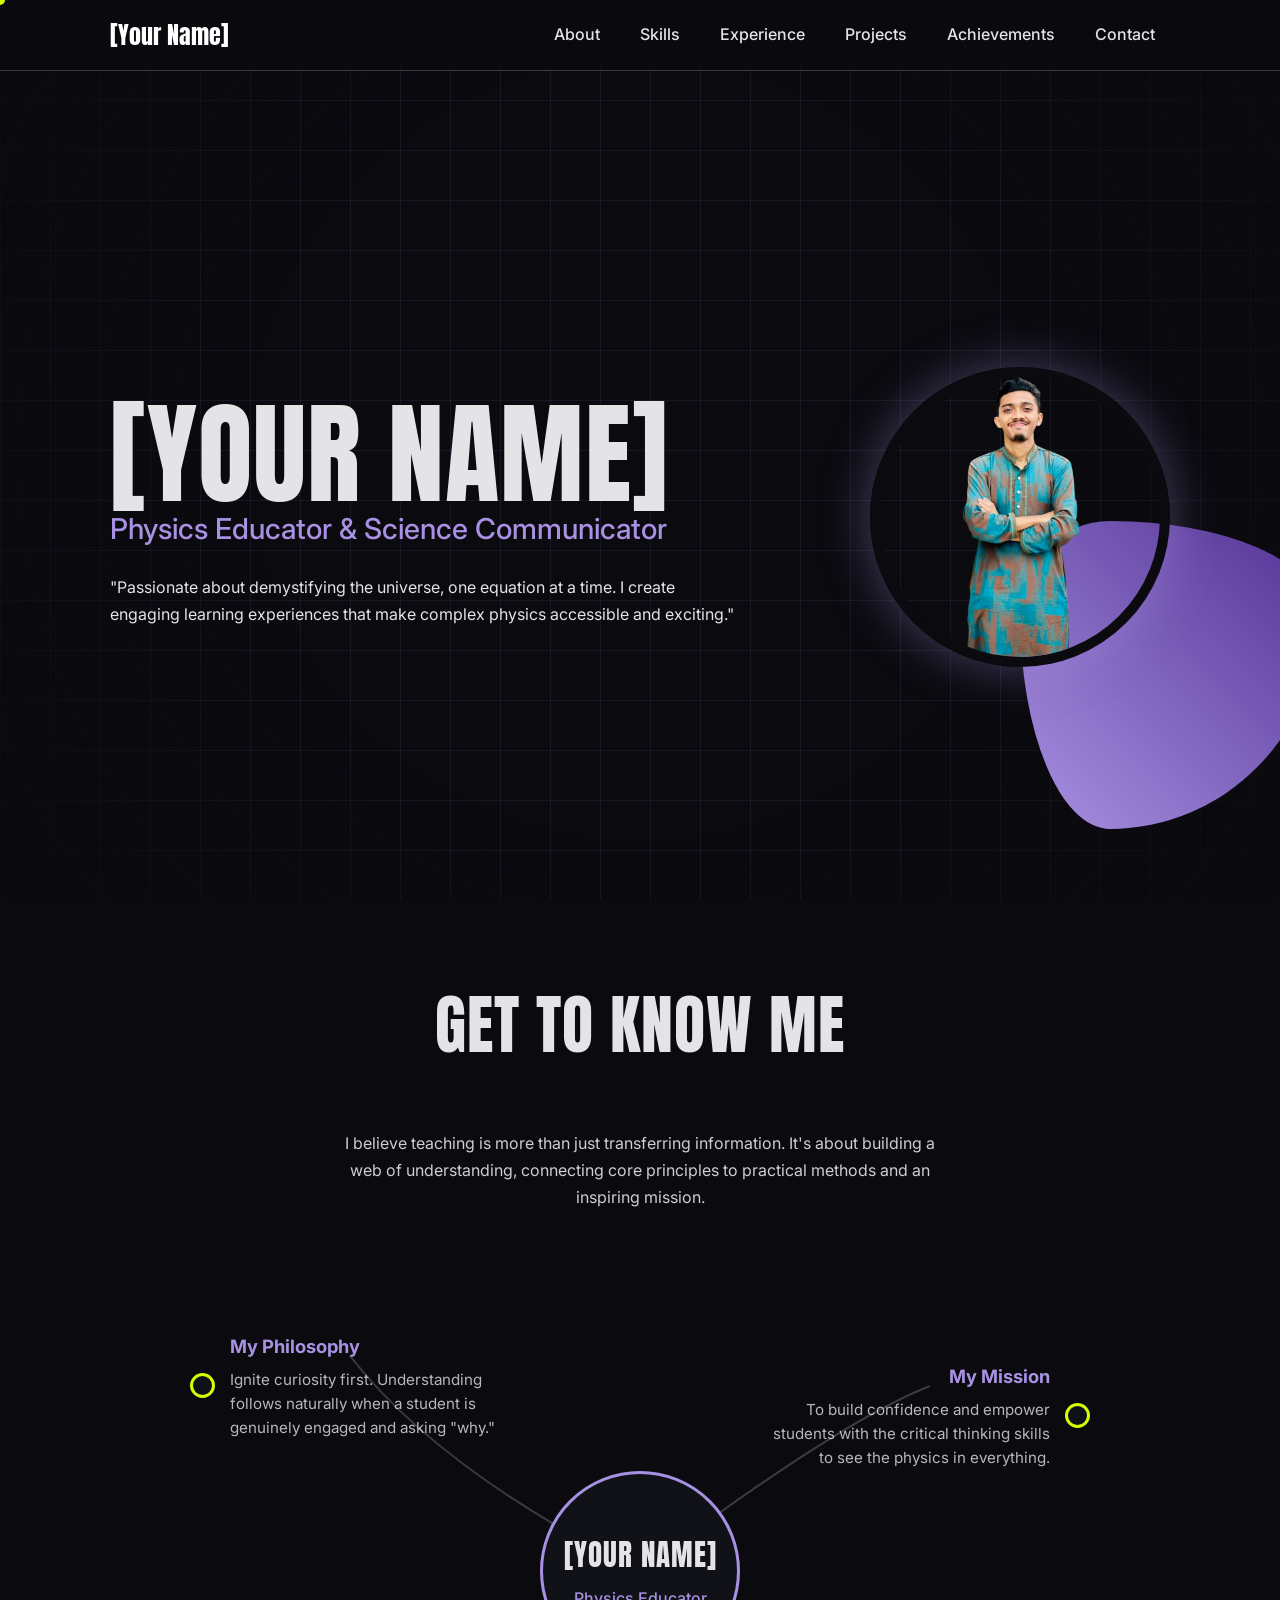
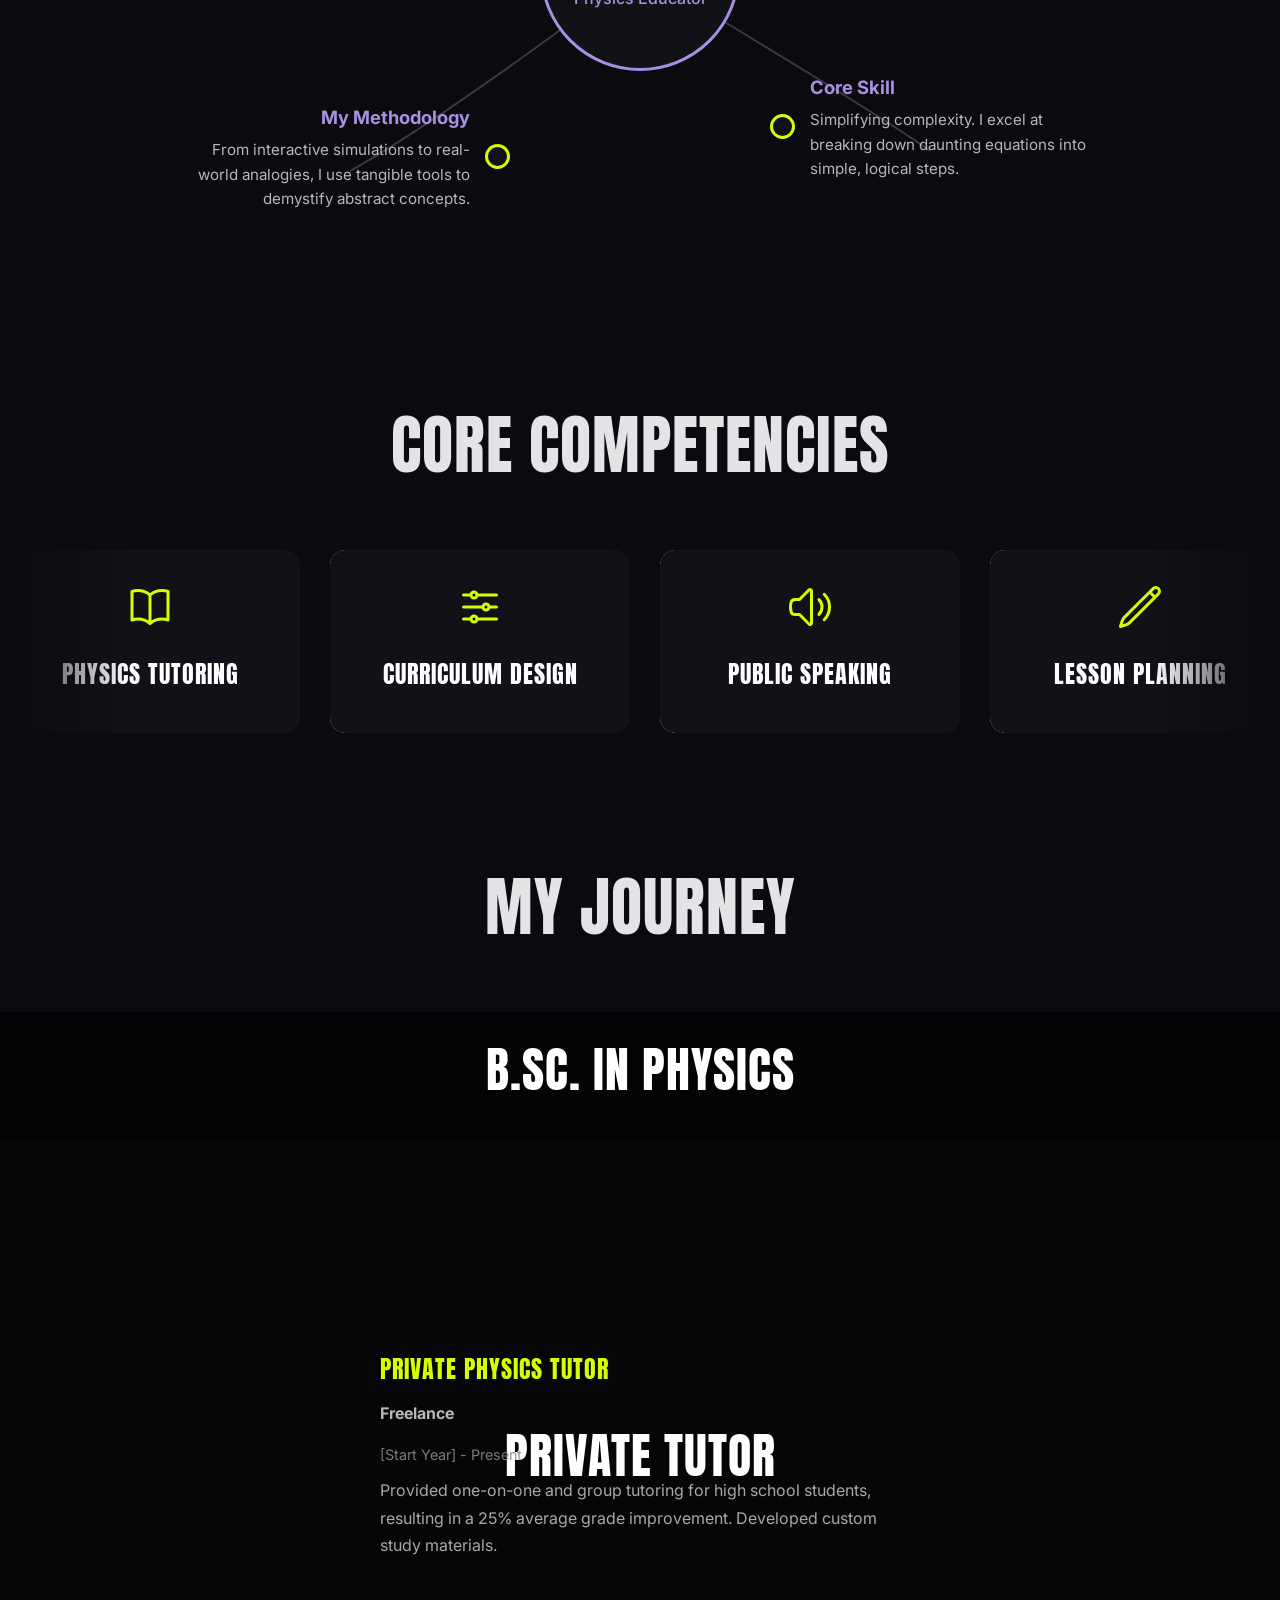
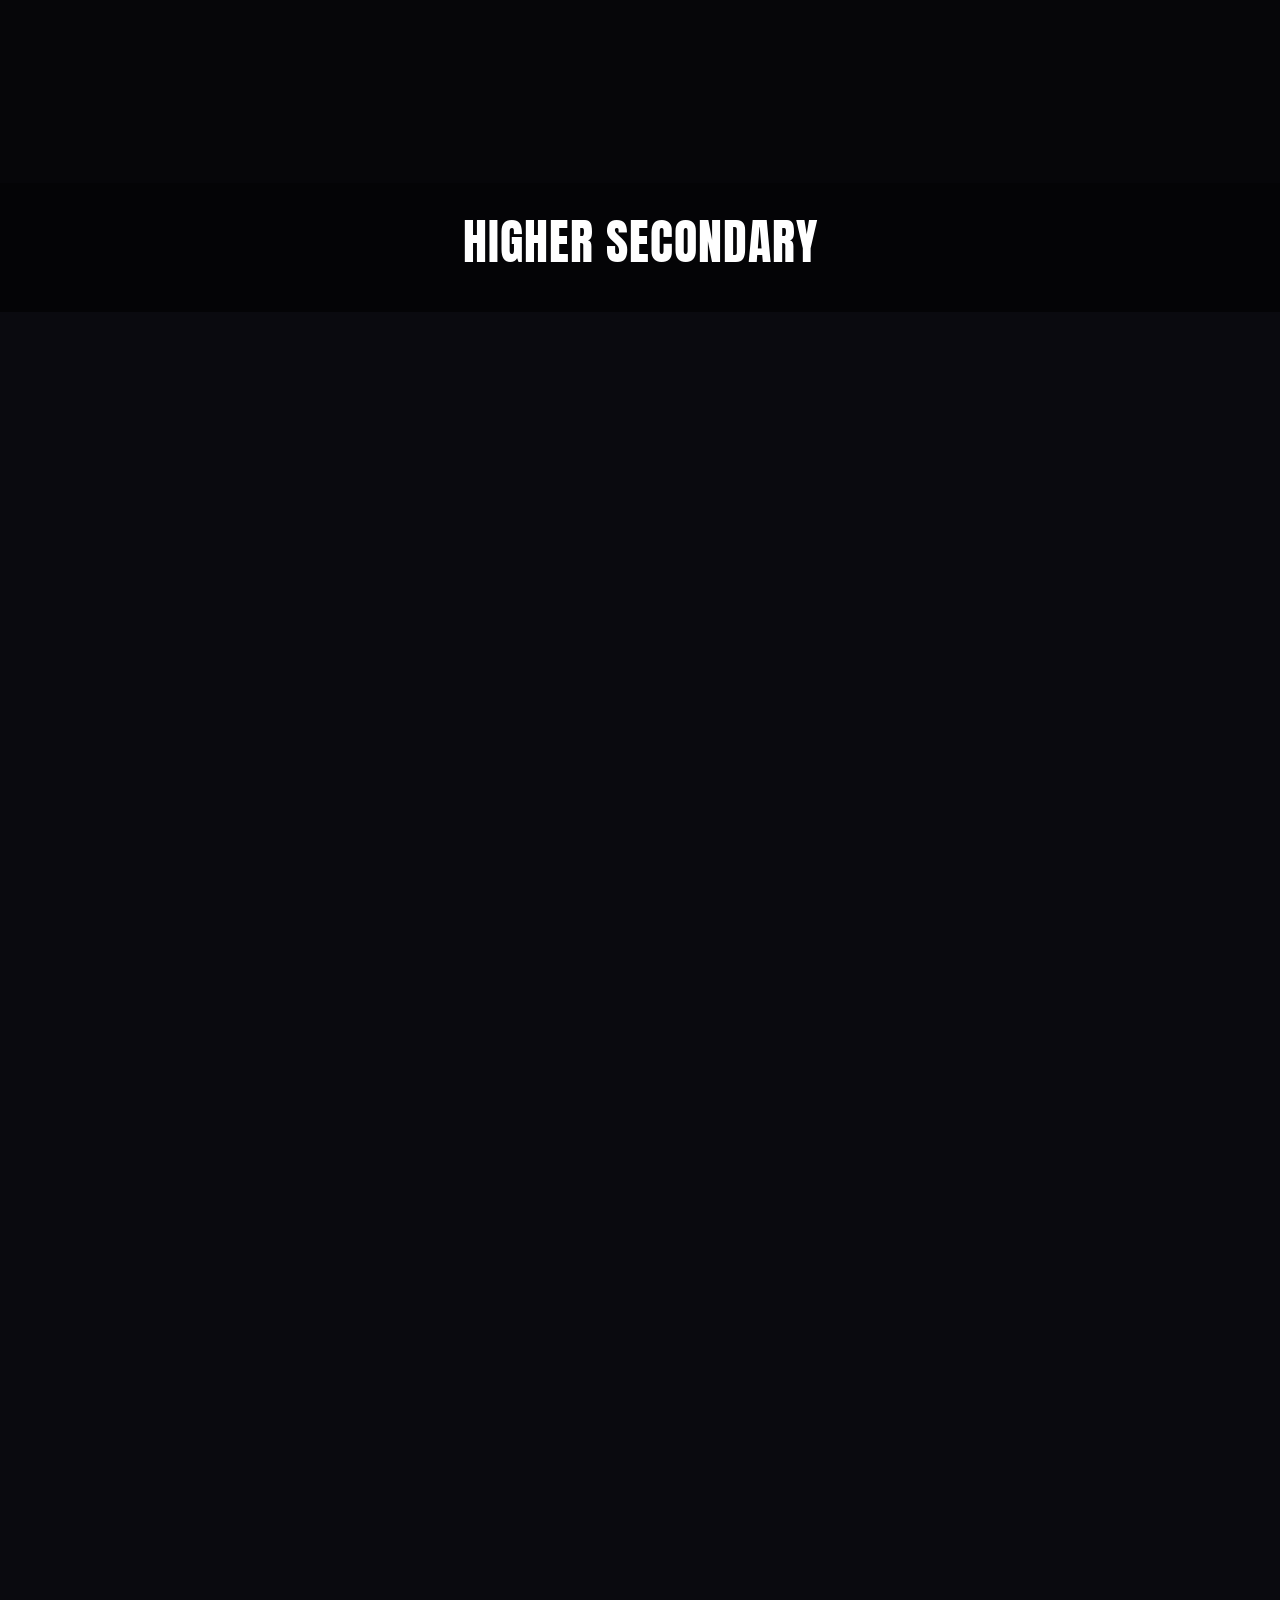
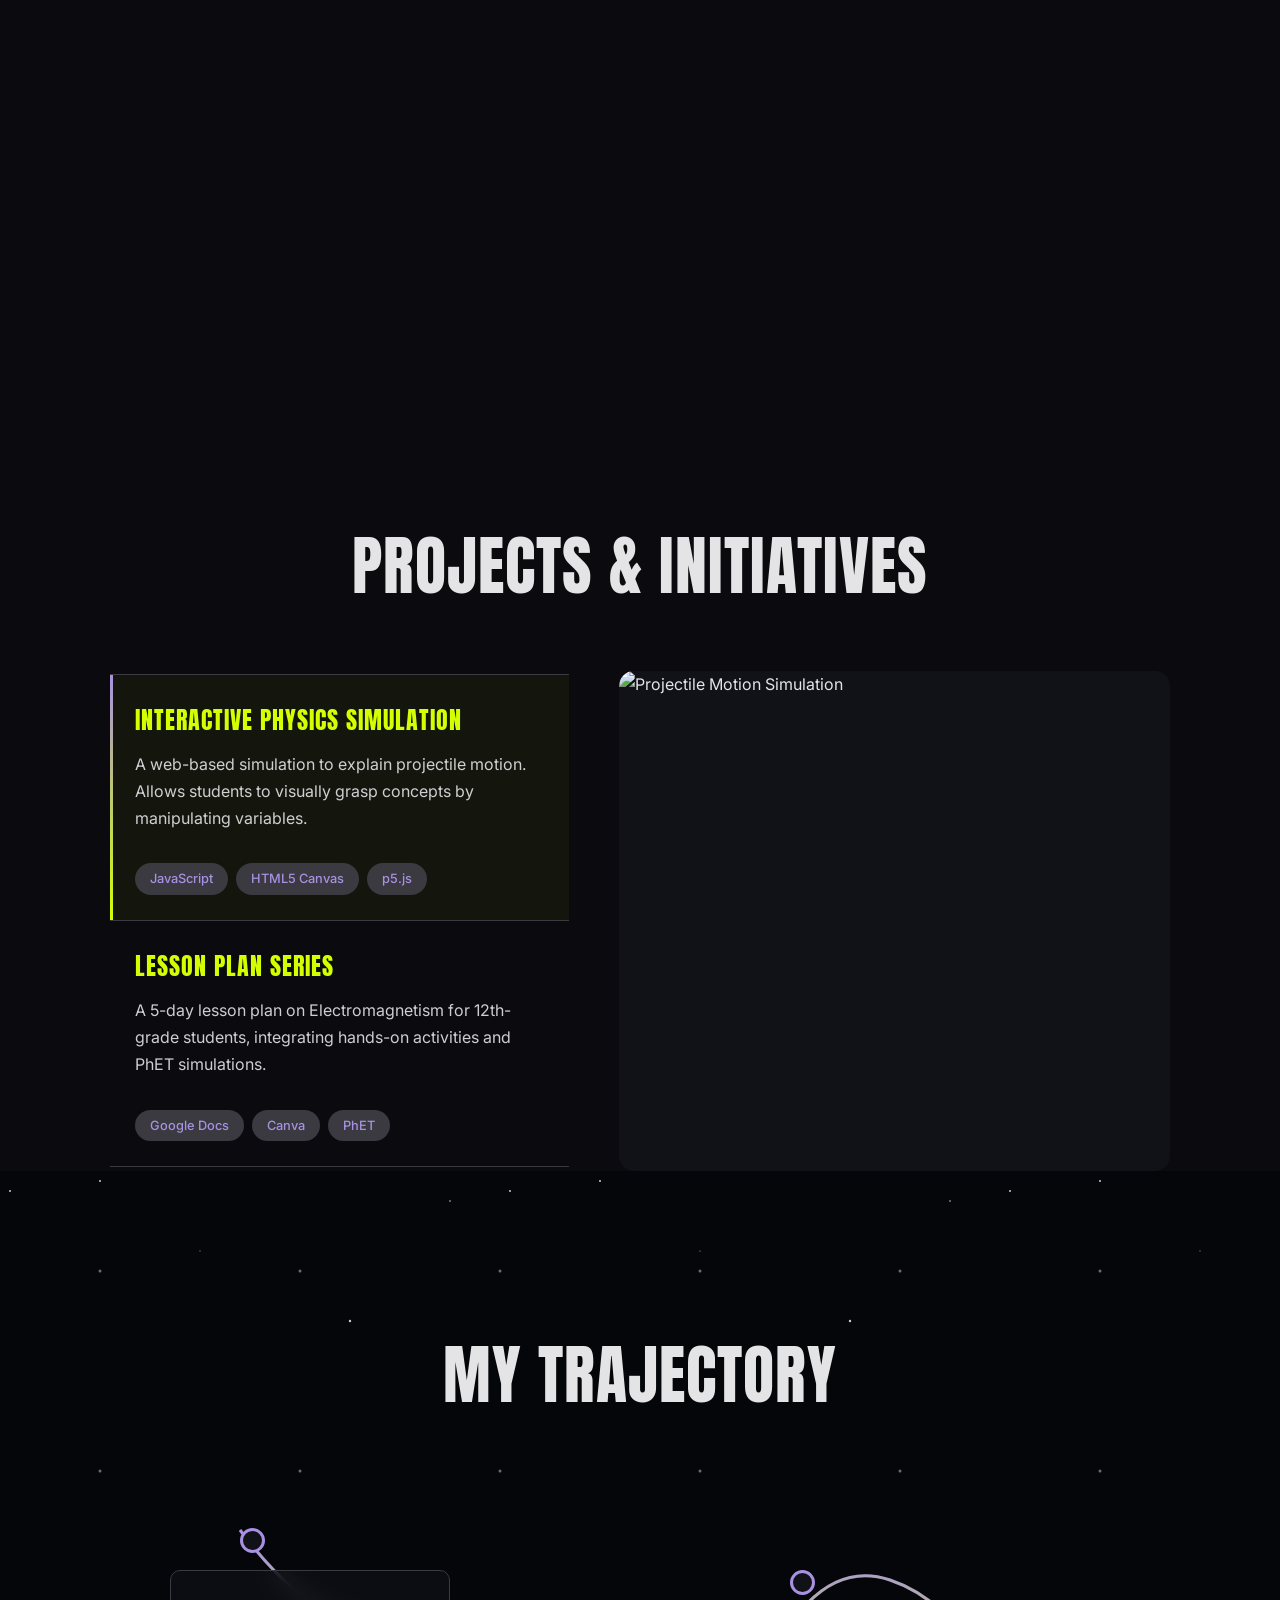
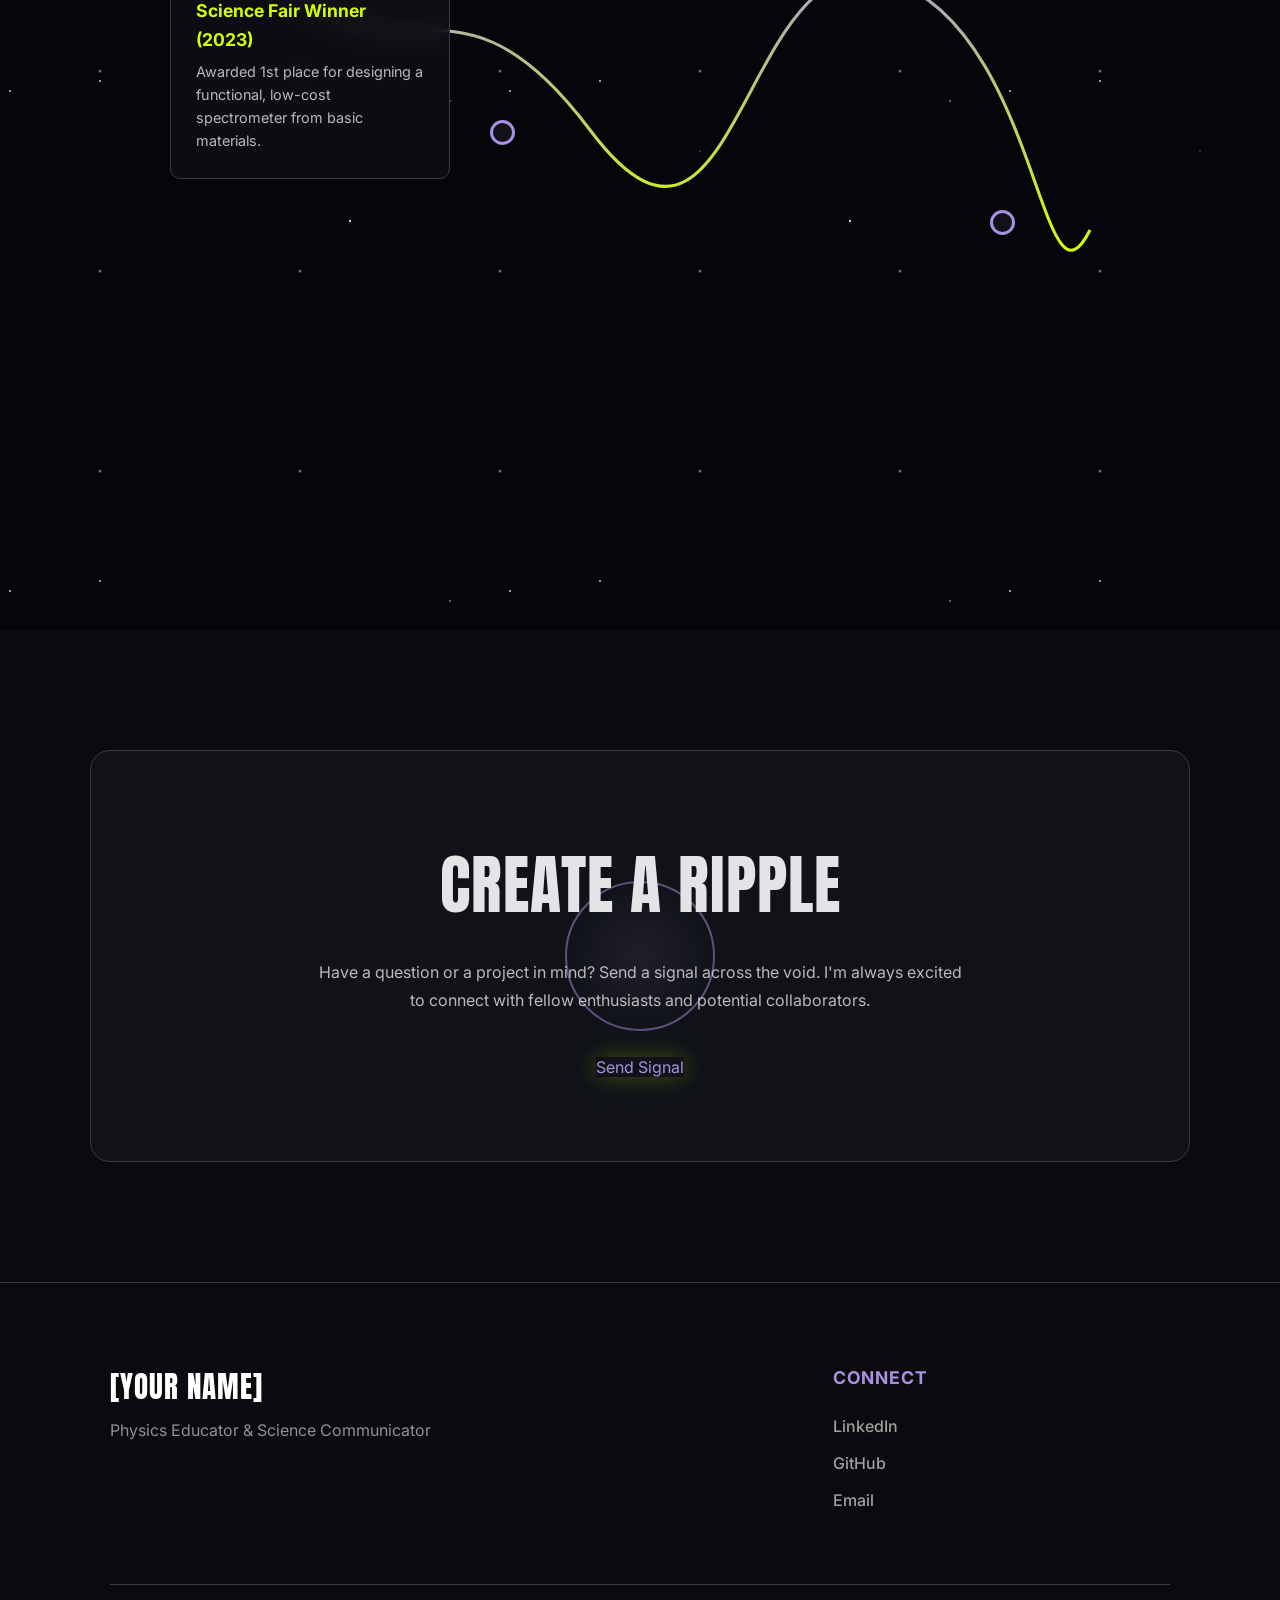
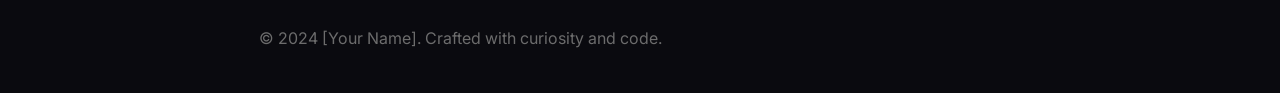
==== commit 0fac0213: "text changing" ====
--- a/index.html
+++ b/index.html
@@ -491,7 +491,7 @@
         <!-- ABOUT SECTION -->
         <section id="about" class="container">
             <div class="about-header" data-animation="fade-in">
-                <h2>My Approach to Physics</h2>
+                <h2>Get to Know Me</h2>
                 <p>I believe teaching is more than just transferring information. It's about building a web of understanding, connecting core principles to practical methods and an inspiring mission.</p>
             </div>
             <div class="mind-map-container" data-animation="fade-in" data-stagger-parent>
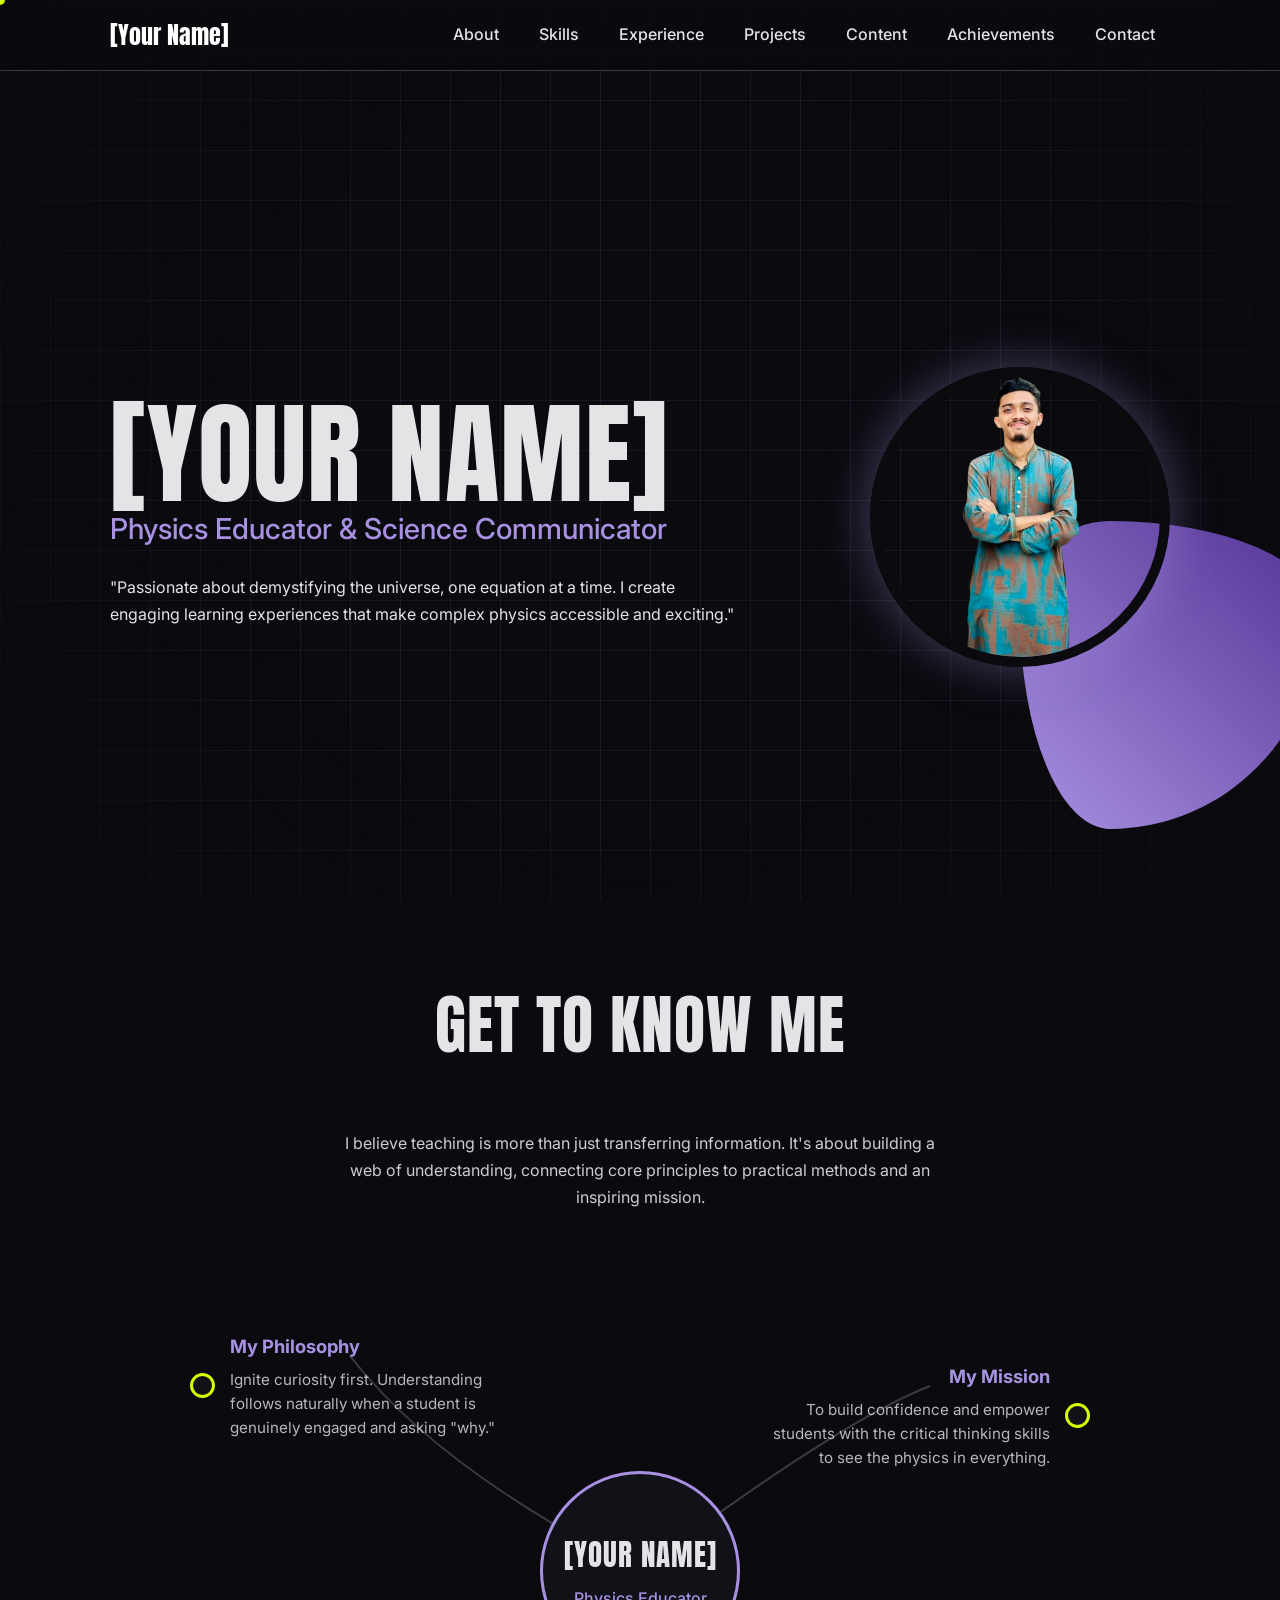
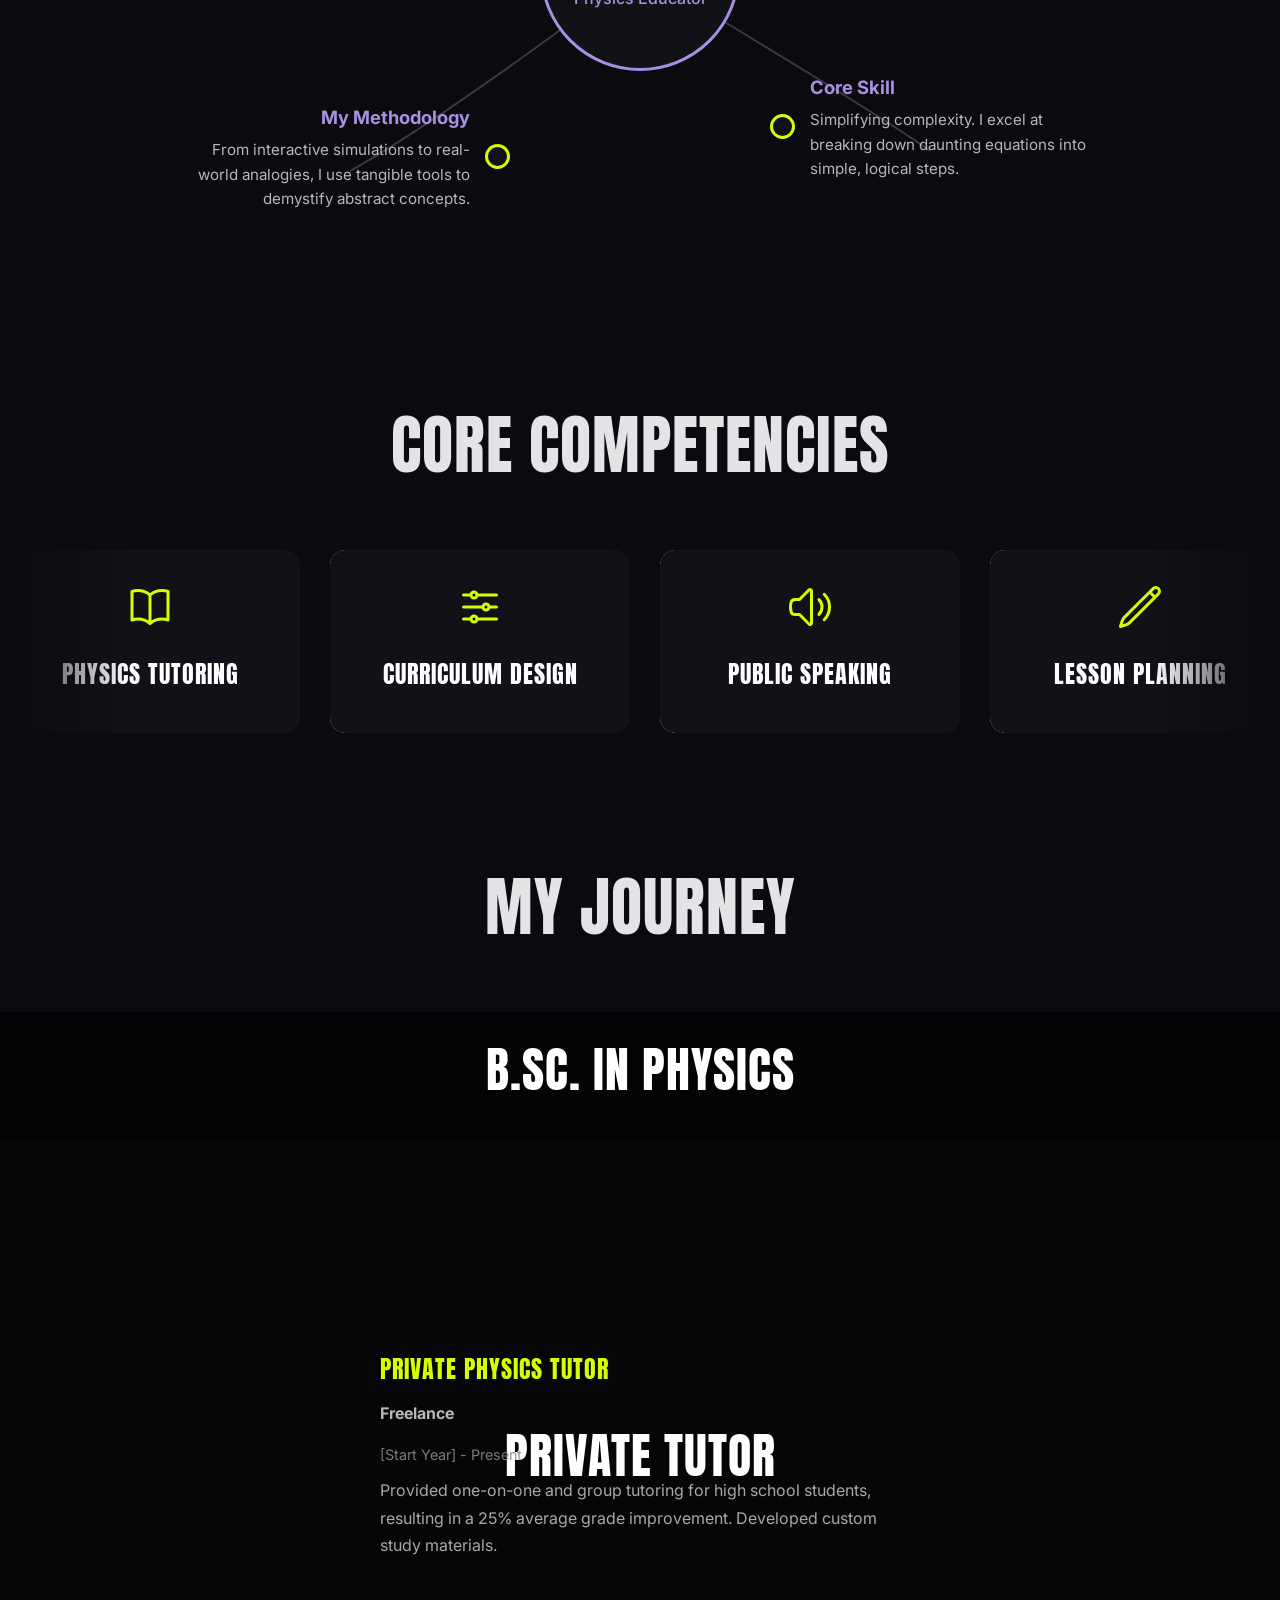
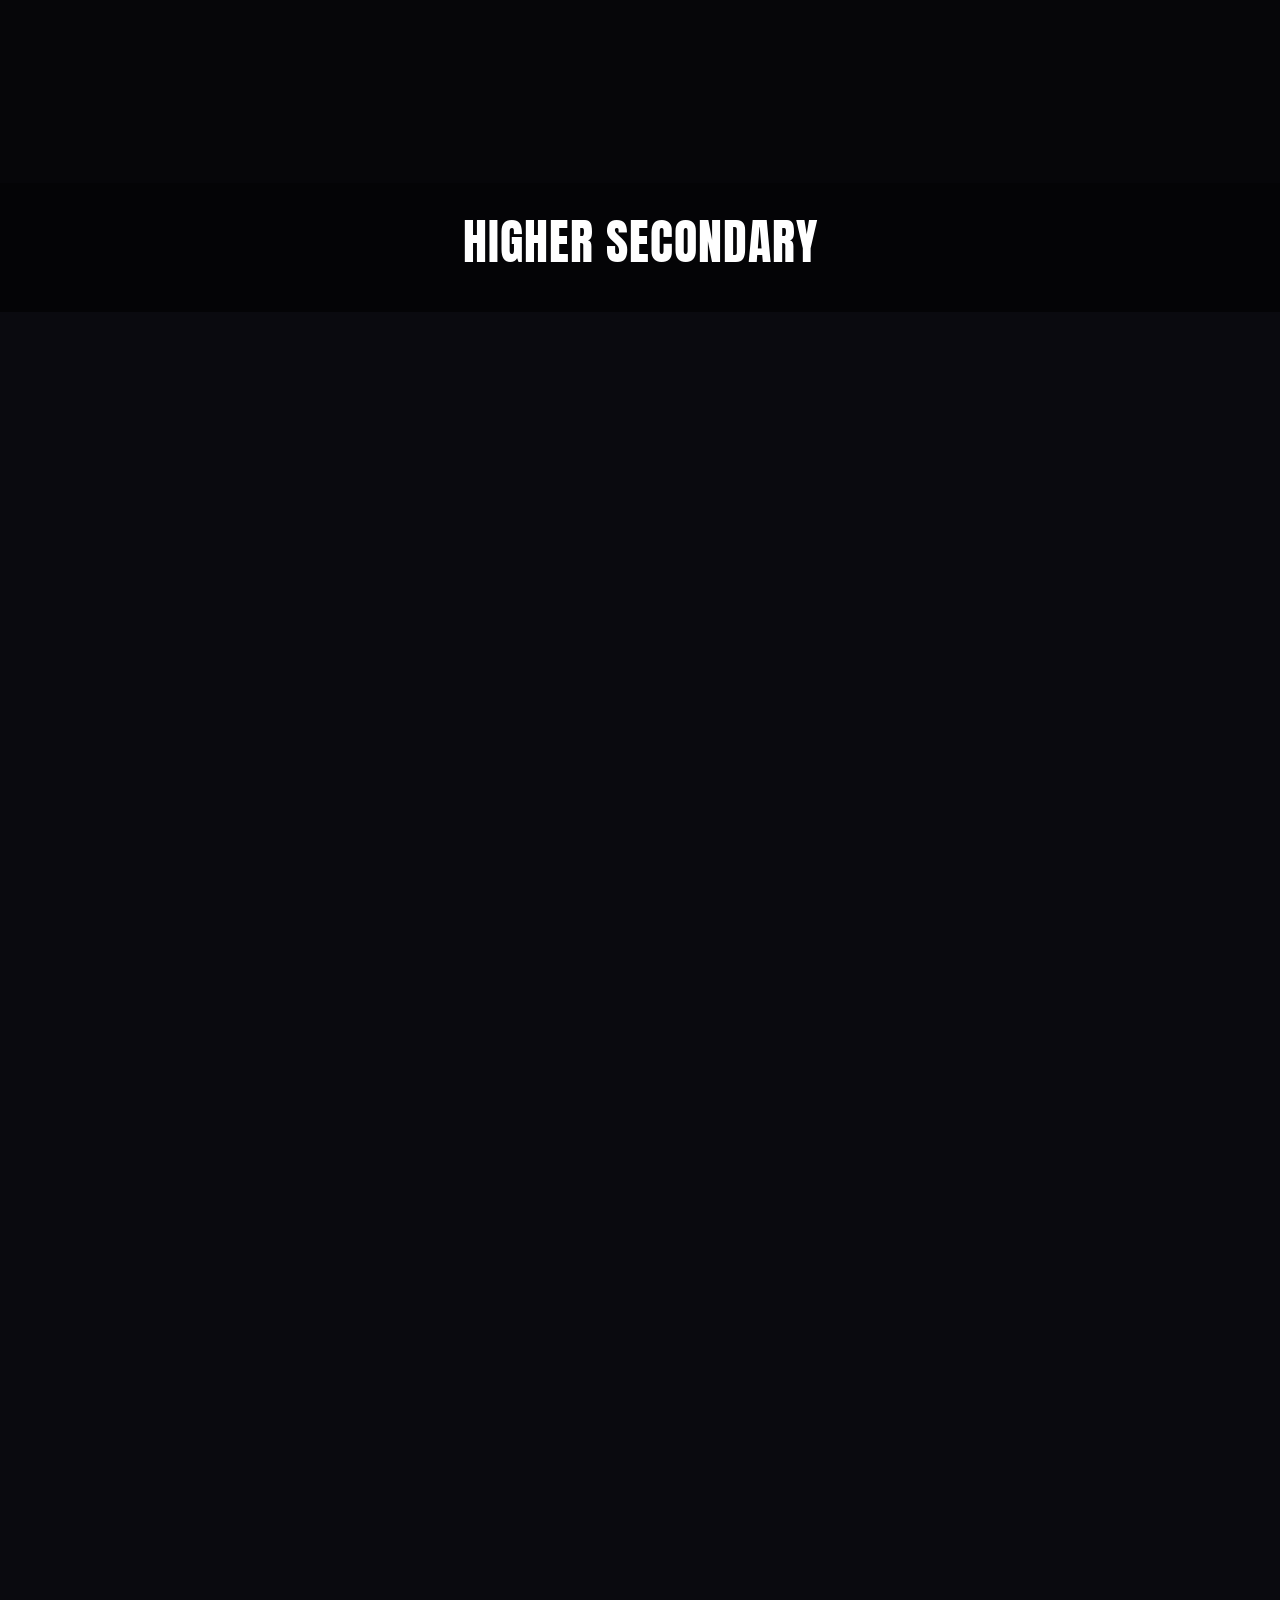
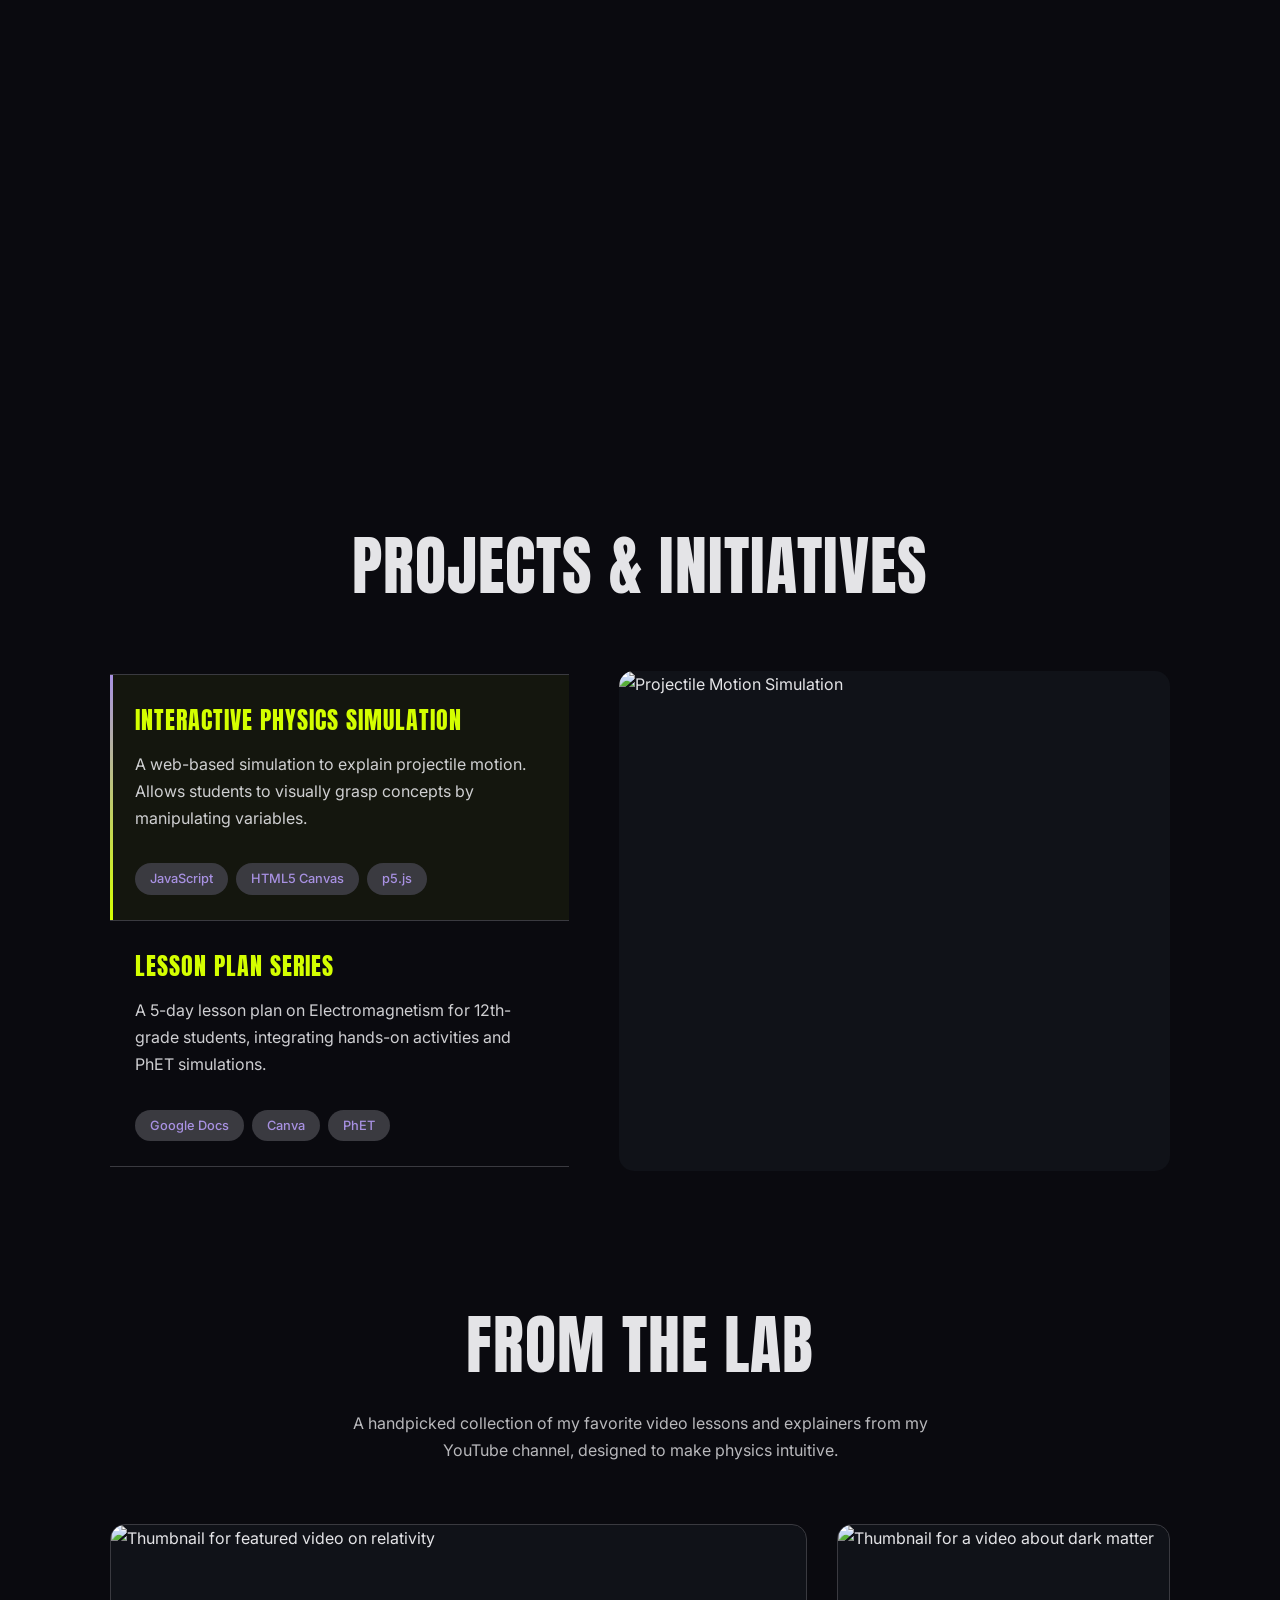
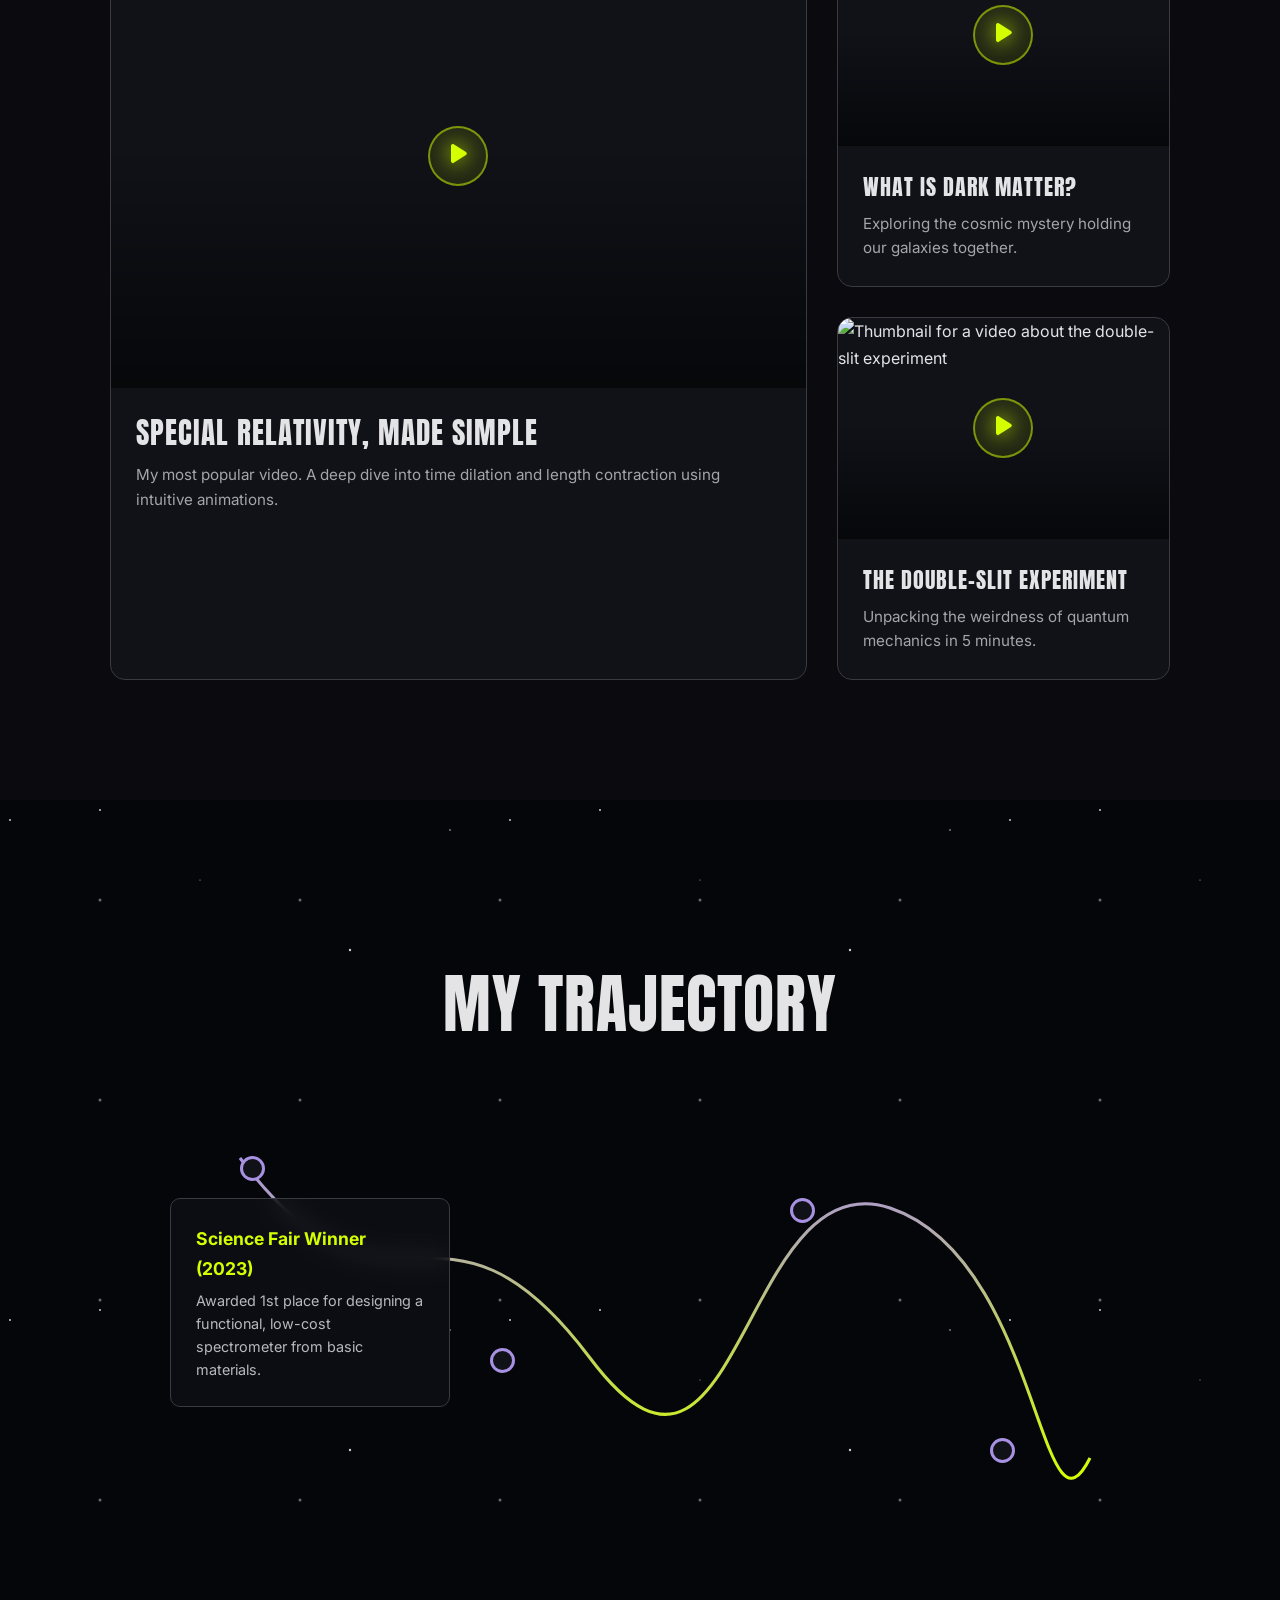
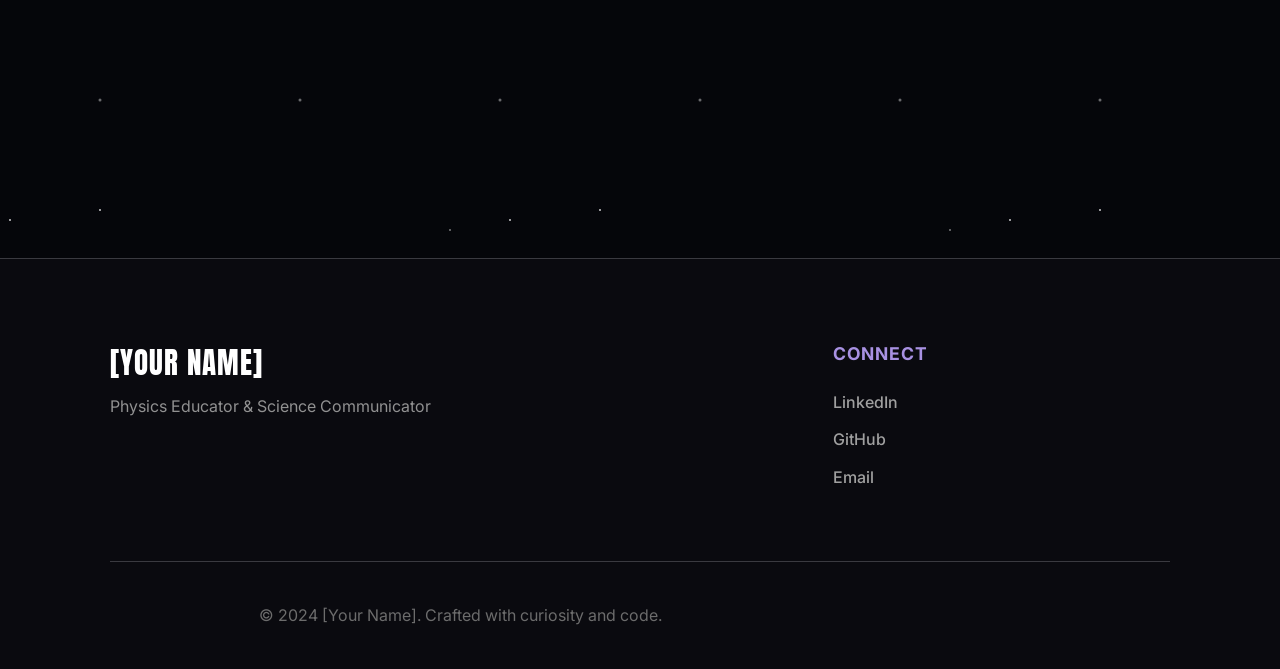
==== commit 2e6f1776: "new section added" ====
--- a/index.html
+++ b/index.html
@@ -251,6 +251,157 @@
             margin-bottom: 0;
             opacity: 0.8;
         }
+
+
+        /* --- UNIQUE CONTENT SHOWCASE --- */
+#content {
+    padding-top: 120px;
+}
+.content-grid-unique {
+    display: grid;
+    gap: 30px;
+    grid-template-columns: repeat(3, 1fr);
+    /* Define the grid structure */
+    grid-template-areas:
+        "featured featured item2"
+        "featured featured item3";
+}
+
+.content-card-unique {
+    background-color: var(--dark-section-bg);
+    border: 1px solid var(--border-color);
+    border-radius: 15px;
+    overflow: hidden;
+    transition: transform 0.4s cubic-bezier(0.165, 0.84, 0.44, 1), box-shadow 0.4s cubic-bezier(0.165, 0.84, 0.44, 1);
+    display: flex;
+    flex-direction: column;
+}
+.content-card-unique:hover {
+    transform: translateY(-10px);
+    box-shadow: 0 20px 45px rgba(0, 0, 0, 0.4);
+    border-color: var(--accent-color-light);
+}
+
+/* Assigning cards to grid areas */
+.content-card-unique.featured-video { grid-area: featured; }
+.content-grid-unique .content-card-unique:nth-child(2) { grid-area: item2; }
+.content-grid-unique .content-card-unique:nth-child(3) { grid-area: item3; }
+
+.card-link {
+    text-decoration: none;
+    color: inherit;
+    display: flex;
+    flex-direction: column;
+    height: 100%;
+}
+
+.card-thumbnail {
+    position: relative;
+    padding-top: 66.66%; /* Aspect ratio 3:2 */
+    overflow: hidden;
+}
+.card-thumbnail img {
+    position: absolute;
+    top: 0;
+    left: 0;
+    width: 100%;
+    height: 100%;
+    object-fit: cover;
+    transition: transform 0.4s ease;
+}
+.content-card-unique:hover .card-thumbnail img {
+    transform: scale(1.05);
+}
+
+/* Overlay and Play Icon */
+.card-thumbnail::before {
+    content: '';
+    position: absolute;
+    inset: 0;
+    background: linear-gradient(to top, rgba(0,0,0,0.7) 0%, transparent 50%);
+    opacity: 0.8;
+    z-index: 1;
+    transition: opacity 0.3s ease;
+}
+.content-card-unique:hover .card-thumbnail::before {
+    opacity: 1;
+    background: linear-gradient(to top, rgba(0,0,0,0.8) 0%, rgba(10,10,15,0.2) 60%);
+}
+
+.play-icon {
+    position: absolute;
+    top: 50%;
+    left: 50%;
+    transform: translate(-50%, -50%);
+    width: 60px;
+    height: 60px;
+    background-color: rgba(212, 255, 0, 0.1);
+    backdrop-filter: blur(5px);
+    border: 2px solid rgba(212, 255, 0, 0.5);
+    border-radius: 50%;
+    display: flex;
+    align-items: center;
+    justify-content: center;
+    z-index: 2;
+    transition: all 0.3s cubic-bezier(0.34, 1.56, 0.64, 1);
+}
+.play-icon svg {
+    width: 28px;
+    height: 28px;
+    color: var(--accent-color-vibrant);
+    filter: drop-shadow(0 0 10px var(--accent-color-vibrant));
+    transition: transform 0.3s ease;
+}
+.content-card-unique:hover .play-icon {
+    transform: translate(-50%, -50%) scale(1.1);
+    background-color: rgba(212, 255, 0, 0.3);
+    border-color: var(--accent-color-vibrant);
+}
+
+.card-body {
+    padding: 25px;
+    flex-grow: 1;
+    display: flex;
+    flex-direction: column;
+}
+.card-body h3 {
+    color: var(--text-color);
+    margin-bottom: 10px;
+    font-size: 1.4rem;
+    line-height: 1.4;
+}
+.featured-video .card-body h3 {
+    font-size: 1.8rem;
+}
+.card-body p {
+    font-size: 0.95rem;
+    opacity: 0.7;
+    margin-bottom: 0;
+    line-height: 1.6;
+}
+
+/* Responsive adjustments for the unique grid */
+@media (max-width: 900px) {
+    .content-grid-unique {
+         grid-template-areas:
+            "featured featured"
+            "item2 item3";
+    }
+}
+@media (max-width: 768px) {
+    .content-grid-unique {
+        grid-template-columns: 1fr;
+        grid-template-areas:
+            "featured"
+            "item2"
+            "item3";
+    }
+    .featured-video .card-body h3 {
+        font-size: 1.5rem;
+    }
+}
+
+        
 
         /* --- Panel Positioning --- */
         #details-1 { top: 15%; left: 3%; }
@@ -469,14 +620,18 @@
     <nav>
         <div class="nav-container container">
             <a href="#" class="nav-logo">[Your Name]</a>
-            <ul class="nav-links" id="nav-menu">
-                <li><a href="#about" class="magnetic-link">About</a></li>
-                <li><a href="#skills" class="magnetic-link">Skills</a></li>
-                <li><a href="#experience" class="magnetic-link">Experience</a></li>
-                <li><a href="#projects" class="magnetic-link">Projects</a></li>
-                <li><a href="#achievements" class="magnetic-link">Achievements</a></li>
-                <li><a href="#contact" class="magnetic-link">Contact</a></li>
-            </ul>
+<!-- Find this in your <nav> section -->
+<!-- Find this in your <nav> section -->
+<ul class="nav-links" id="nav-menu">
+    <li><a href="#about" class="magnetic-link">About</a></li>
+    <li><a href="#skills" class="magnetic-link">Skills</a></li>
+    <li><a href="#experience" class="magnetic-link">Experience</a></li>
+    <li><a href="#projects" class="magnetic-link">Projects</a></li>
+    <!-- ADD THIS NEW LINE -->
+    <li><a href="#content" class="magnetic-link">Content</a></li>
+    <li><a href="#achievements" class="magnetic-link">Achievements</a></li>
+    <li><a href="#contact" class="magnetic-link">Contact</a></li>
+</ul>
             <button class="menu-toggle" id="menu-toggle" aria-label="Open menu">
                 <span class="bar"></span>
                 <span class="bar"></span>
@@ -525,6 +680,65 @@
         
         <!-- PROJECTS SECTION -->
         <section id="projects" class="container"><h2 data-animation="fade-in">Projects & Initiatives</h2><div class="project-showcase-container" data-animation="fade-in"><div class="project-list"><div class="project-item active" data-image="sim"><h3>Interactive Physics Simulation</h3><p>A web-based simulation to explain projectile motion. Allows students to visually grasp concepts by manipulating variables.</p><div class="project-tools"><span>JavaScript</span><span>HTML5 Canvas</span><span>p5.js</span></div></div><div class="project-item" data-image="lesson"><h3>Lesson Plan Series</h3><p>A 5-day lesson plan on Electromagnetism for 12th-grade students, integrating hands-on activities and PhET simulations.</p><div class="project-tools"><span>Google Docs</span><span>Canva</span><span>PhET</span></div></div></div><div class="project-image-previews"><img src="https://via.placeholder.com/800x600.png?text=Interactive+Simulation" alt="Projectile Motion Simulation" class="project-preview-img active" data-image="sim"><img src="https://via.placeholder.com/800x600.png?text=Lesson+Plan+Series" alt="Electromagnetism lesson plan" class="project-preview-img" data-image="lesson"></div></div></section>
+
+        <!-- START: NEW UNIQUE CONTENT SHOWCASE SECTION -->
+<section id="content">
+    <div class="container">
+        <h2 data-animation="fade-in">From the Lab</h2>
+        <p class="section-subtitle" style="text-align: center; max-width: 60ch; margin: -40px auto 60px auto; opacity: 0.8;" data-animation="fade-in">
+            A handpicked collection of my favorite video lessons and explainers from my YouTube channel, designed to make physics intuitive.
+        </p>
+
+        <div class="content-grid-unique" data-animation="fade-in" data-stagger-parent>
+            <!-- Featured Video (takes up more space) -->
+            <div class="content-card-unique featured-video" data-stagger-child style="--stagger-index: 1;">
+                <a href="[YOUR-YOUTUBE-VIDEO-LINK]" target="_blank" class="card-link">
+                    <div class="card-thumbnail">
+                        <img src="https://via.placeholder.com/1200x800.png?text=Featured+Video:+Relativity" alt="Thumbnail for featured video on relativity">
+                        <div class="play-icon">
+                            <svg xmlns="http://www.w3.org/2000/svg" viewBox="0 0 24 24" fill="currentColor"><path d="M7.5 5.613L16.216 12L7.5 18.387V5.613ZM6 3.366C6 2.126 7.264 1.308 8.32 1.93L18.82 8.564C19.824 9.15 19.824 10.58 18.82 11.166L8.32 17.799C7.264 18.421 6 17.603 6 16.363V3.366Z"/></svg>
+                        </div>
+                    </div>
+                    <div class="card-body">
+                        <h3>Special Relativity, Made Simple</h3>
+                        <p>My most popular video. A deep dive into time dilation and length contraction using intuitive animations.</p>
+                    </div>
+                </a>
+            </div>
+
+            <!-- Standard Video 1 -->
+            <div class="content-card-unique" data-stagger-child style="--stagger-index: 2;">
+                <a href="[YOUR-YOUTUBE-VIDEO-LINK]" target="_blank" class="card-link">
+                    <div class="card-thumbnail">
+                         <img src="https://via.placeholder.com/800x600.png?text=What+is+Dark+Matter?" alt="Thumbnail for a video about dark matter">
+                         <div class="play-icon"><svg xmlns="http://www.w3.org/2000/svg" viewBox="0 0 24 24" fill="currentColor"><path d="M7.5 5.613L16.216 12L7.5 18.387V5.613ZM6 3.366C6 2.126 7.264 1.308 8.32 1.93L18.82 8.564C19.824 9.15 19.824 10.58 18.82 11.166L8.32 17.799C7.264 18.421 6 17.603 6 16.363V3.366Z"/></svg></div>
+                    </div>
+                    <div class="card-body">
+                        <h3>What is Dark Matter?</h3>
+                        <p>Exploring the cosmic mystery holding our galaxies together.</p>
+                    </div>
+                </a>
+            </div>
+
+            <!-- Standard Video 2 -->
+            <div class="content-card-unique" data-stagger-child style="--stagger-index: 3;">
+                <a href="[YOUR-YOUTUBE-VIDEO-LINK]" target="_blank" class="card-link">
+                    <div class="card-thumbnail">
+                        <img src="https://via.placeholder.com/800x600.png?text=The+Double-Slit+Experiment" alt="Thumbnail for a video about the double-slit experiment">
+                        <div class="play-icon"><svg xmlns="http://www.w3.org/2000/svg" viewBox="0 0 24 24" fill="currentColor"><path d="M7.5 5.613L16.216 12L7.5 18.387V5.613ZM6 3.366C6 2.126 7.264 1.308 8.32 1.93L18.82 8.564C19.824 9.15 19.824 10.58 18.82 11.166L8.32 17.799C7.264 18.421 6 17.603 6 16.363V3.366Z"/></svg></div>
+                    </div>
+                    <div class="card-body">
+                        <h3>The Double-Slit Experiment</h3>
+                        <p>Unpacking the weirdness of quantum mechanics in 5 minutes.</p>
+                    </div>
+                </a>
+            </div>
+            
+            <!-- Add more cards as needed -->
+        </div>
+    </div>
+</section>
+<!-- END: NEW UNIQUE CONTENT SHOWCASE SECTION -->
         
         <!-- COSMIC TRAJECTORY ACHIEVEMENTS SECTION -->
         <section id="achievements">
@@ -578,21 +792,6 @@
        
     </main>
 
-  <!-- START: REPLACEMENT CTA & FOOTER -->
-        <section id="contact" class="container">
-            <div class="cta-ripple-container" data-animation="fade-in">
-                <div class="ripple-background">
-                    <span class="ripple r1"></span>
-                    <span class="ripple r2"></span>
-                    <span class="ripple r3"></span>
-                </div>
-                <div class="cta-ripple-content">
-                    <h2>Create a Ripple</h2>
-                    <p>Have a question or a project in mind? Send a signal across the void. I'm always excited to connect with fellow enthusiasts and potential collaborators.</p>
-                    <a href="mailto:[your-email@example.com]" class="cta-button">Send Signal</a>
-                </div>
-            </div>
-        </section>
 
         <footer>
             <div class="footer-container container">
@@ -788,6 +987,8 @@
             });
         }
     });
+
+    
     </script>
 </body>
 </html>
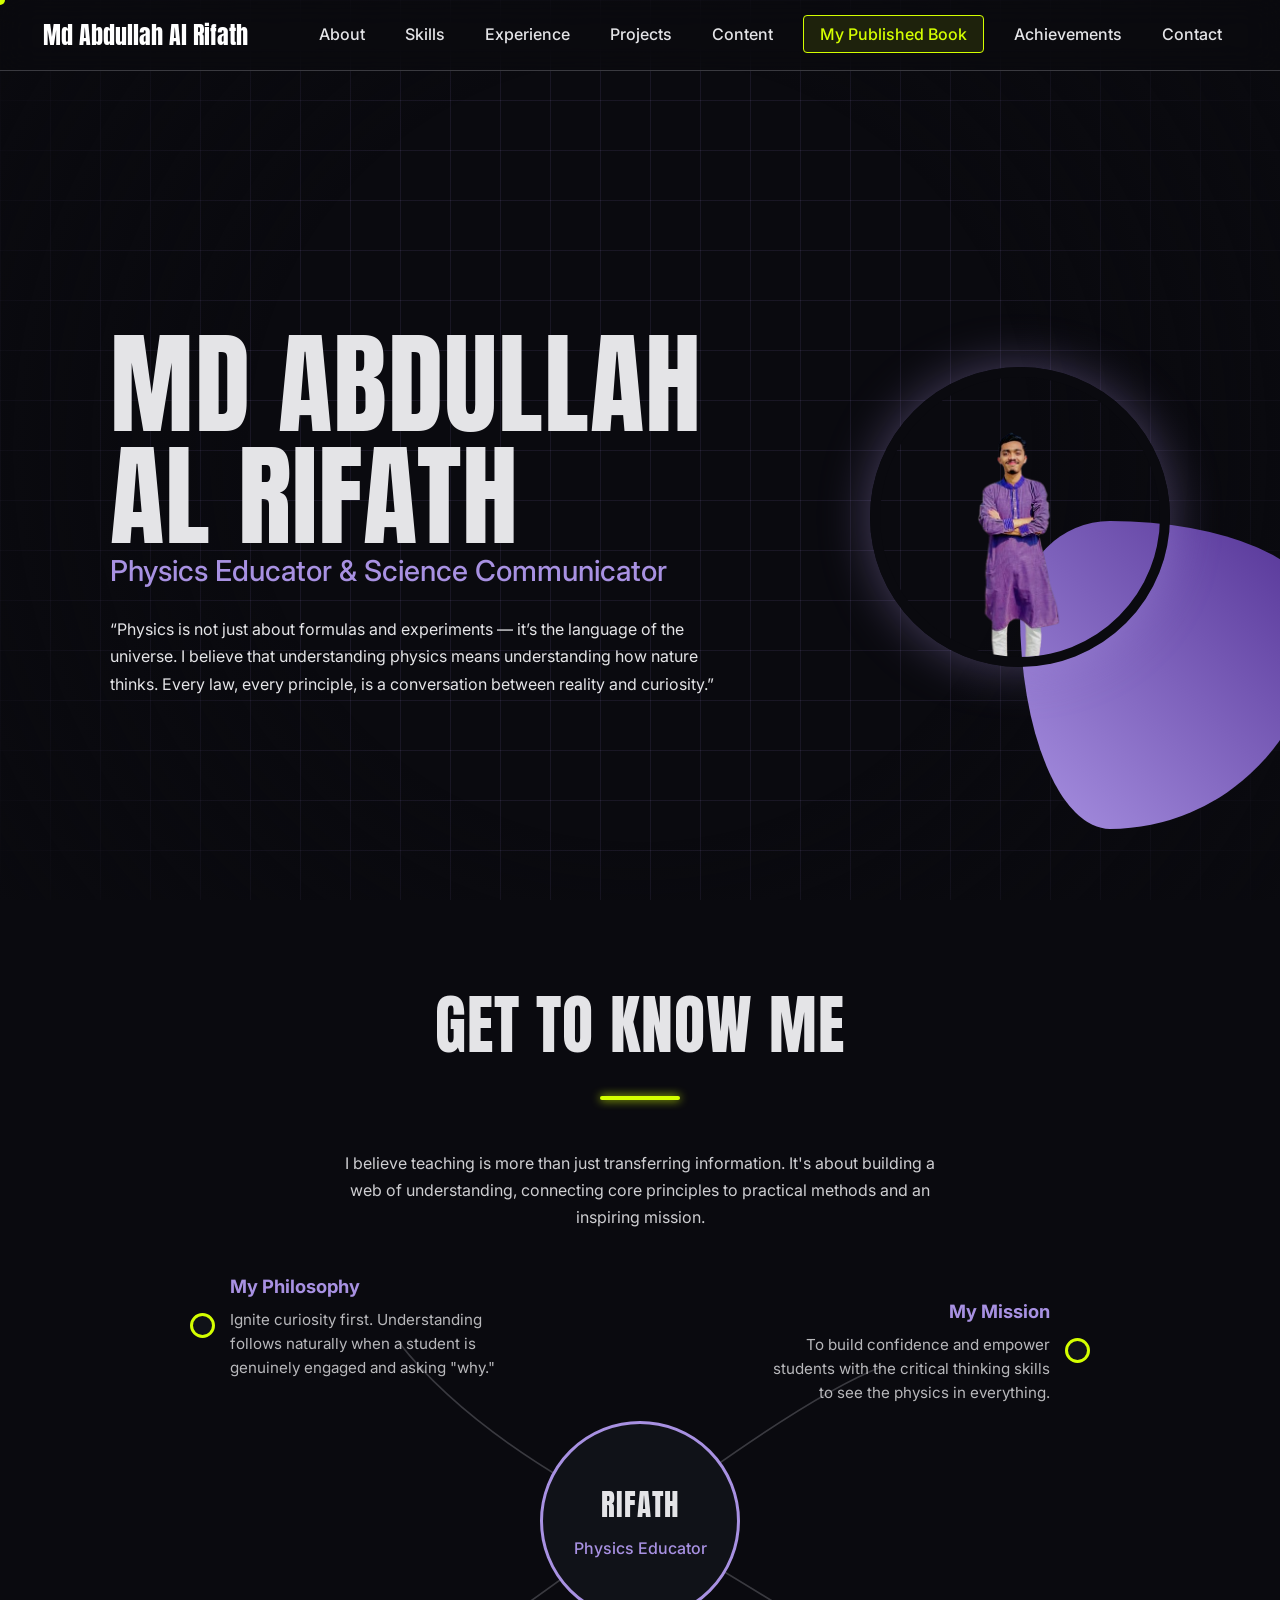
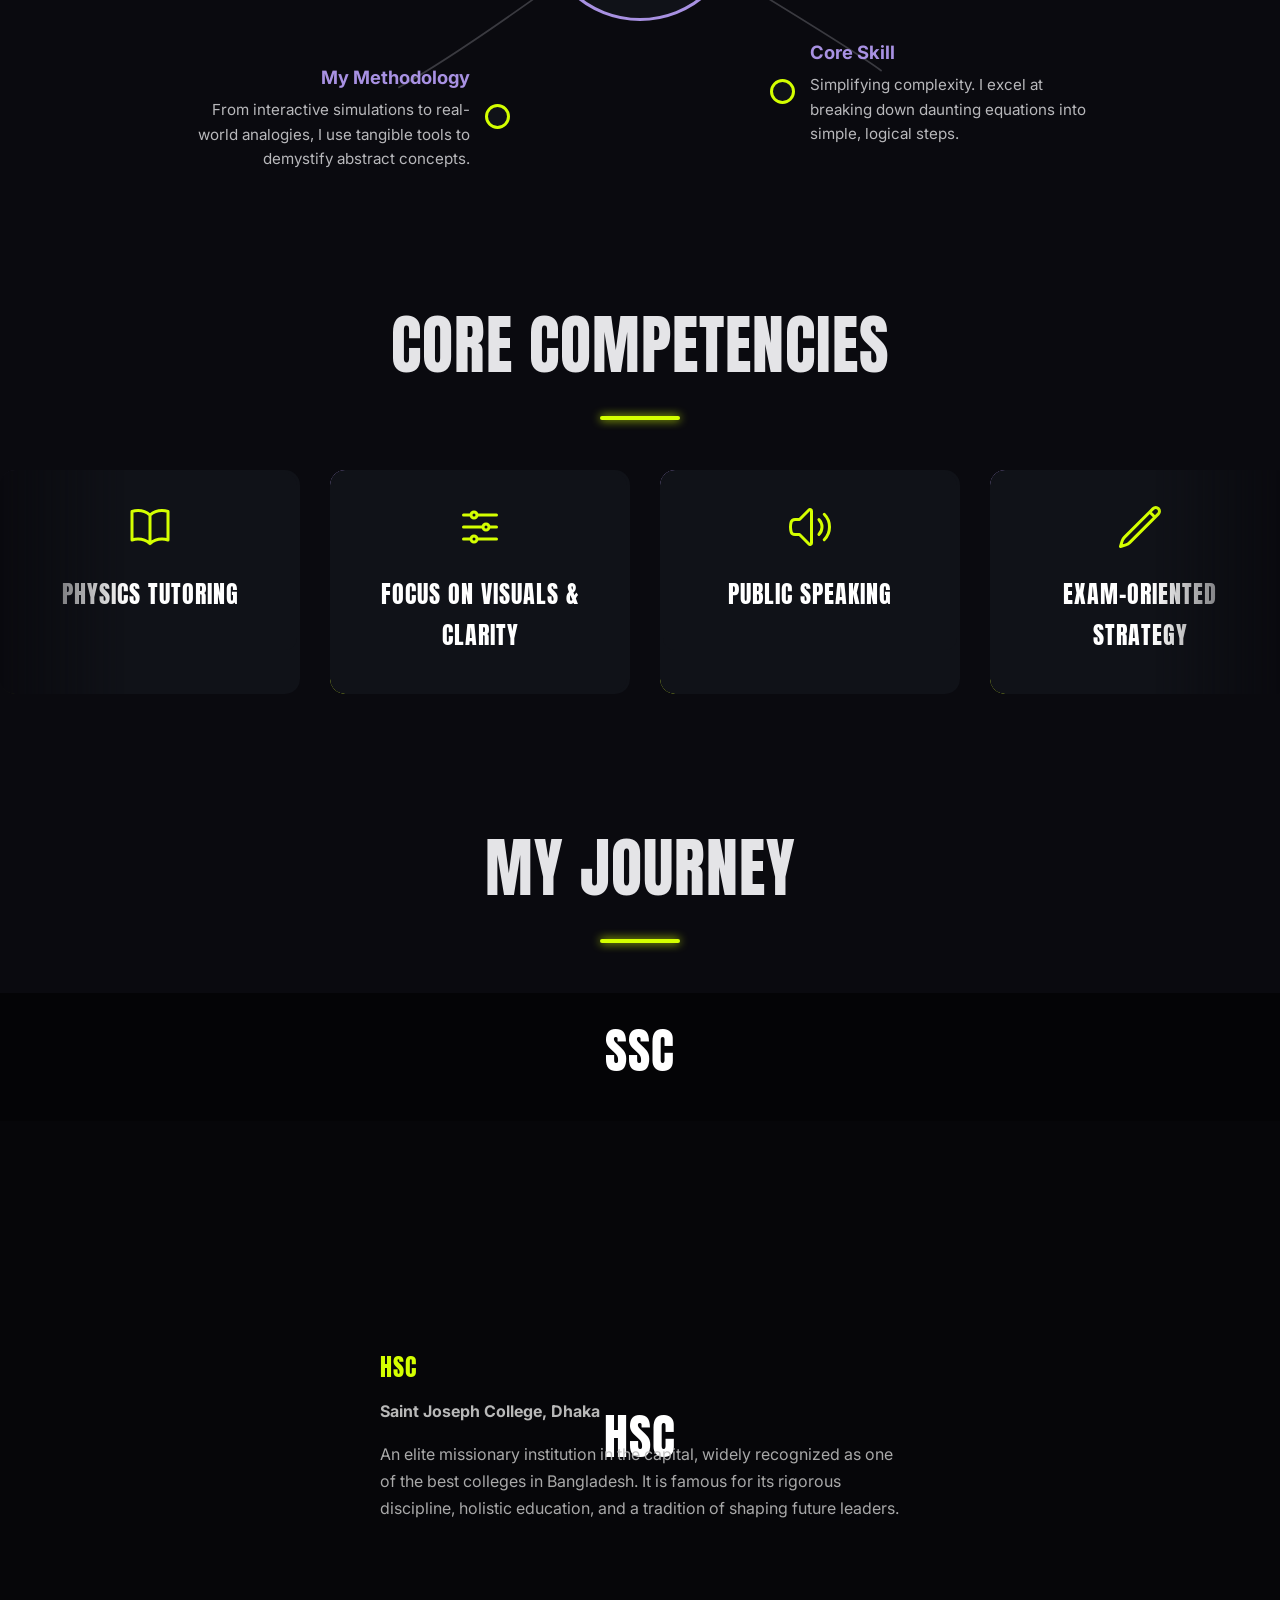
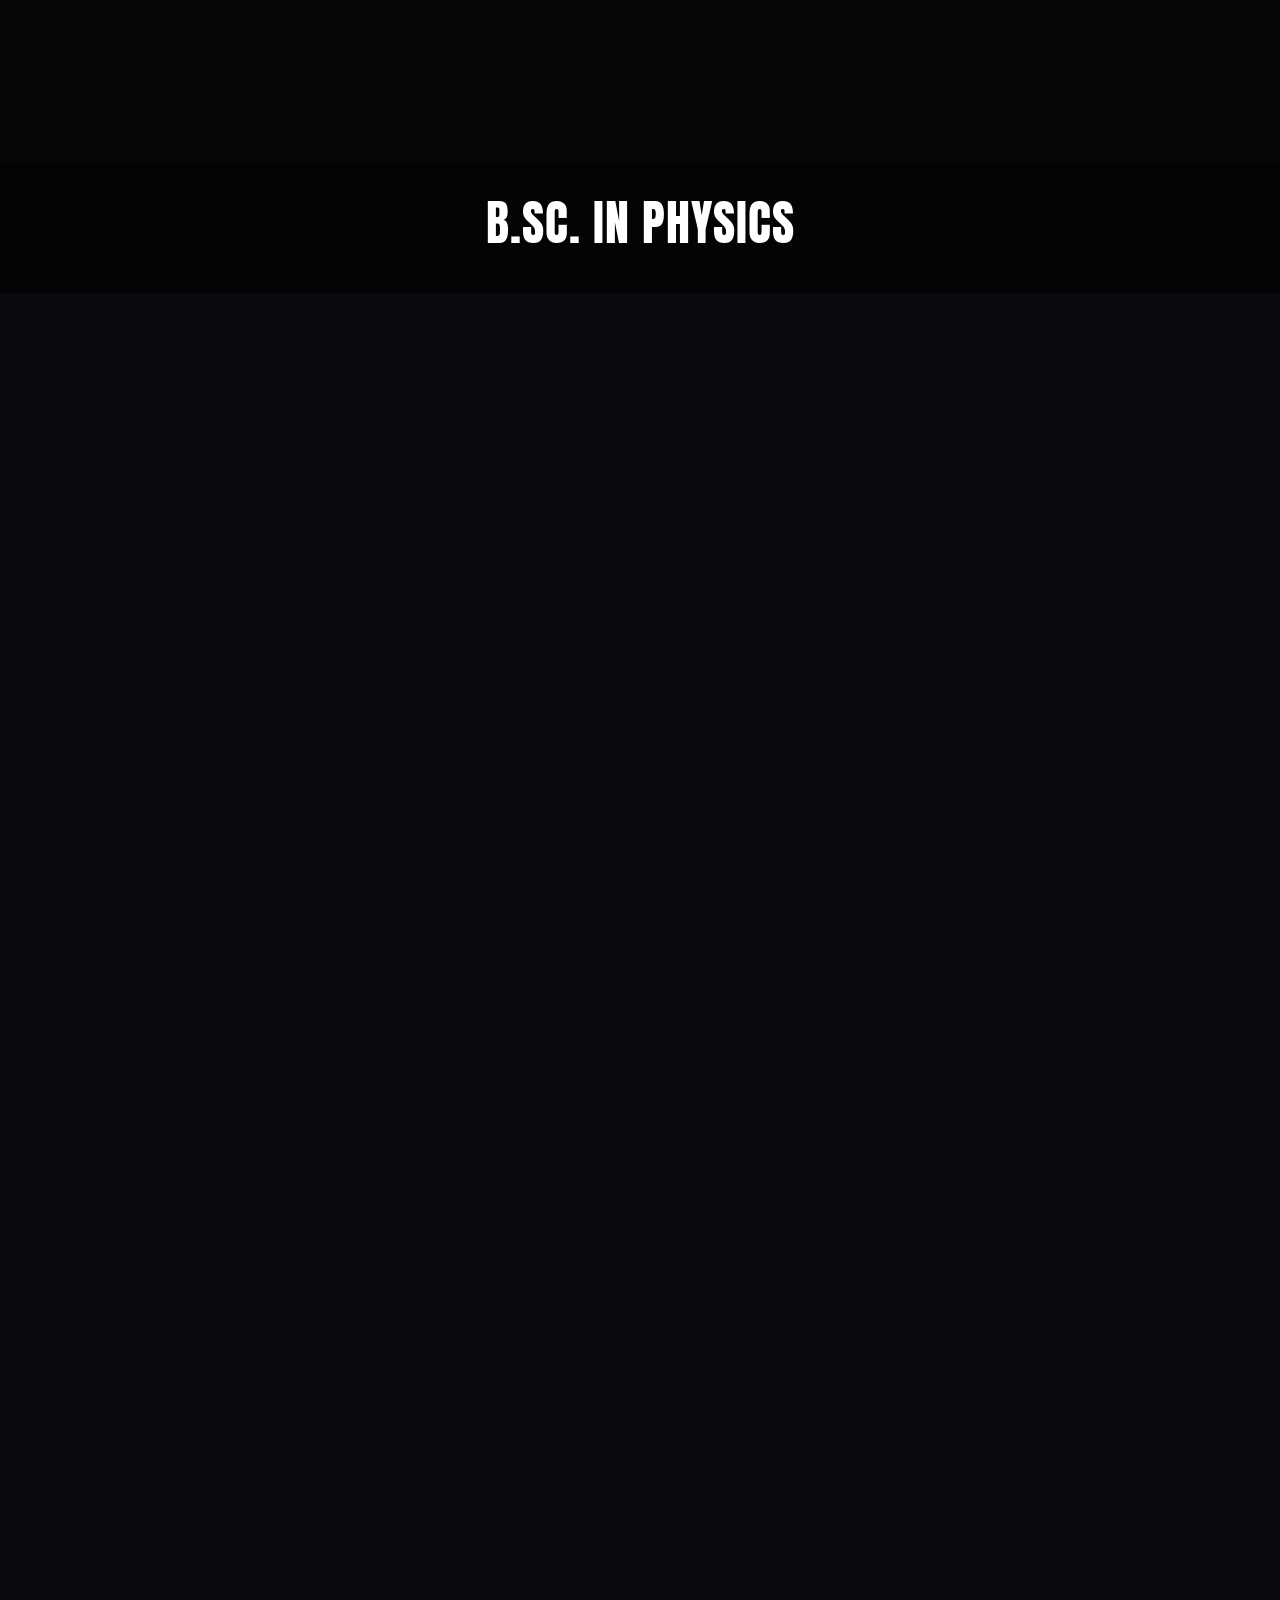
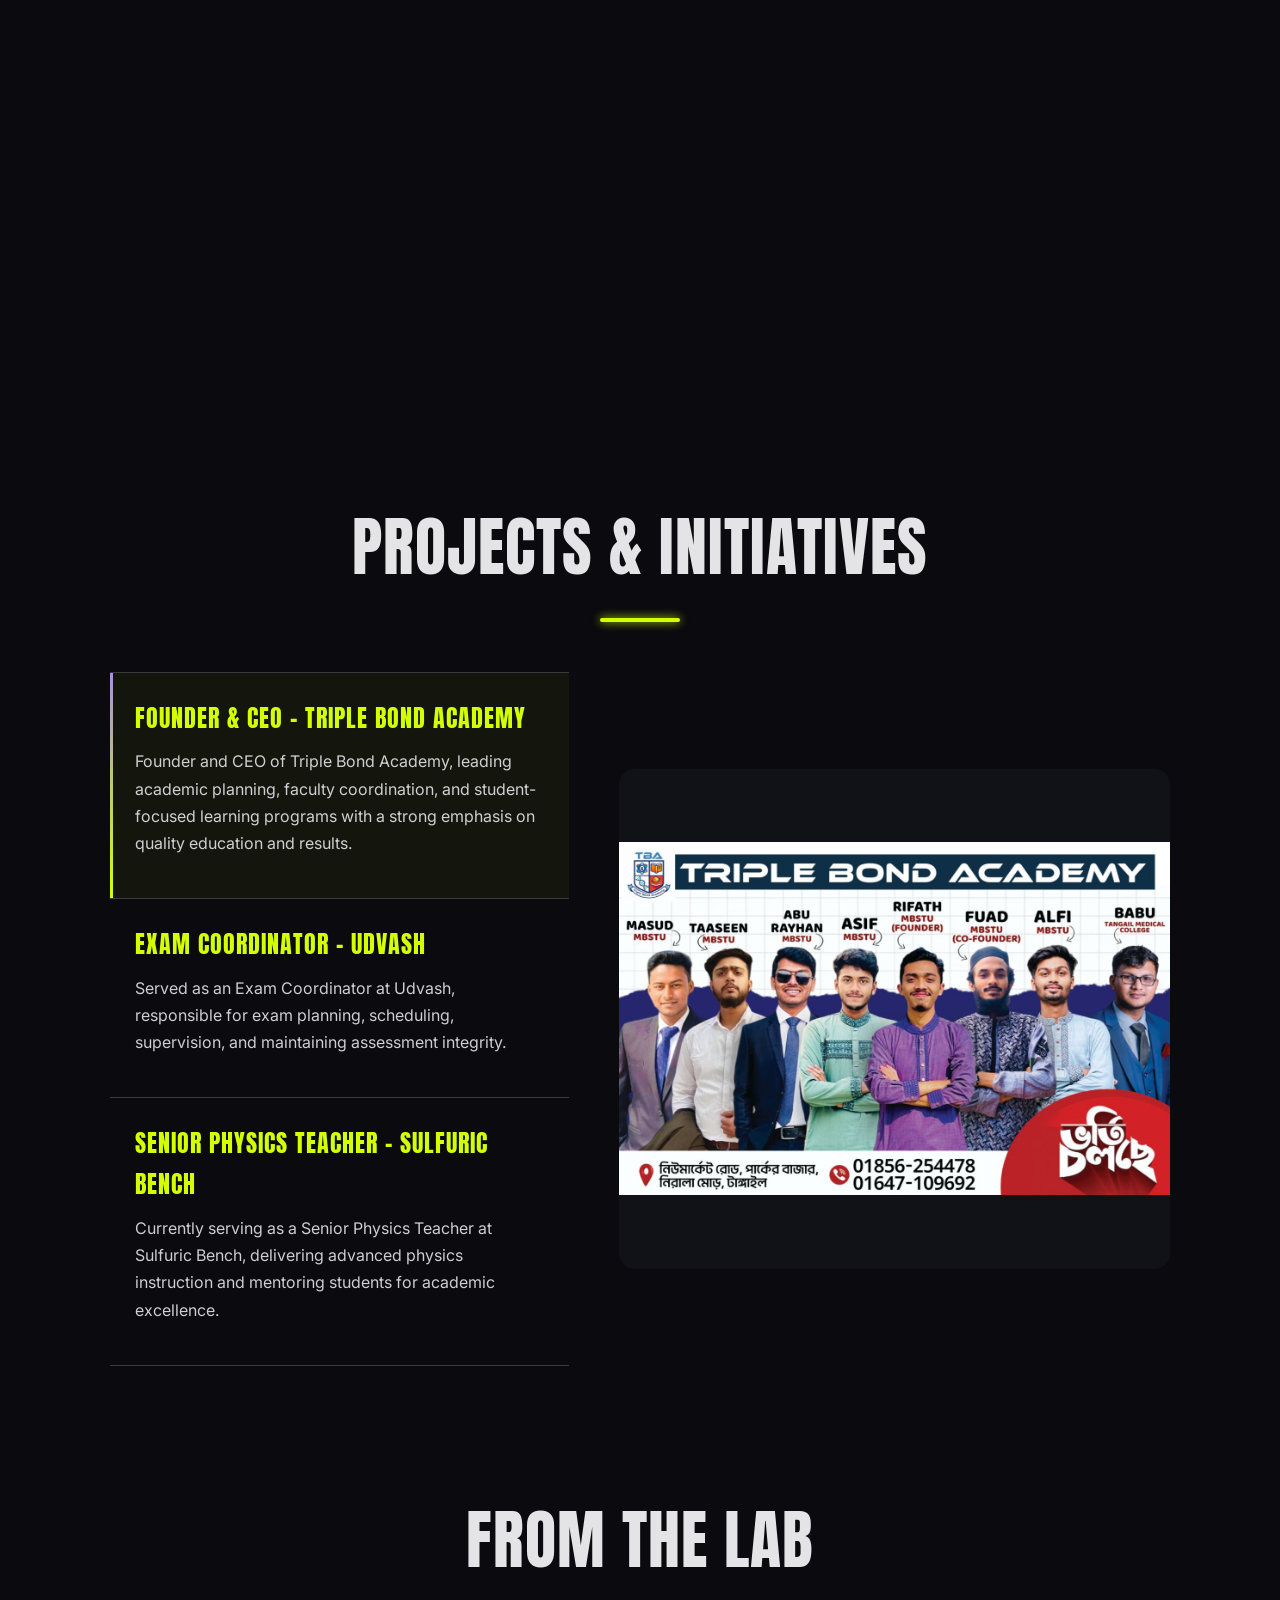
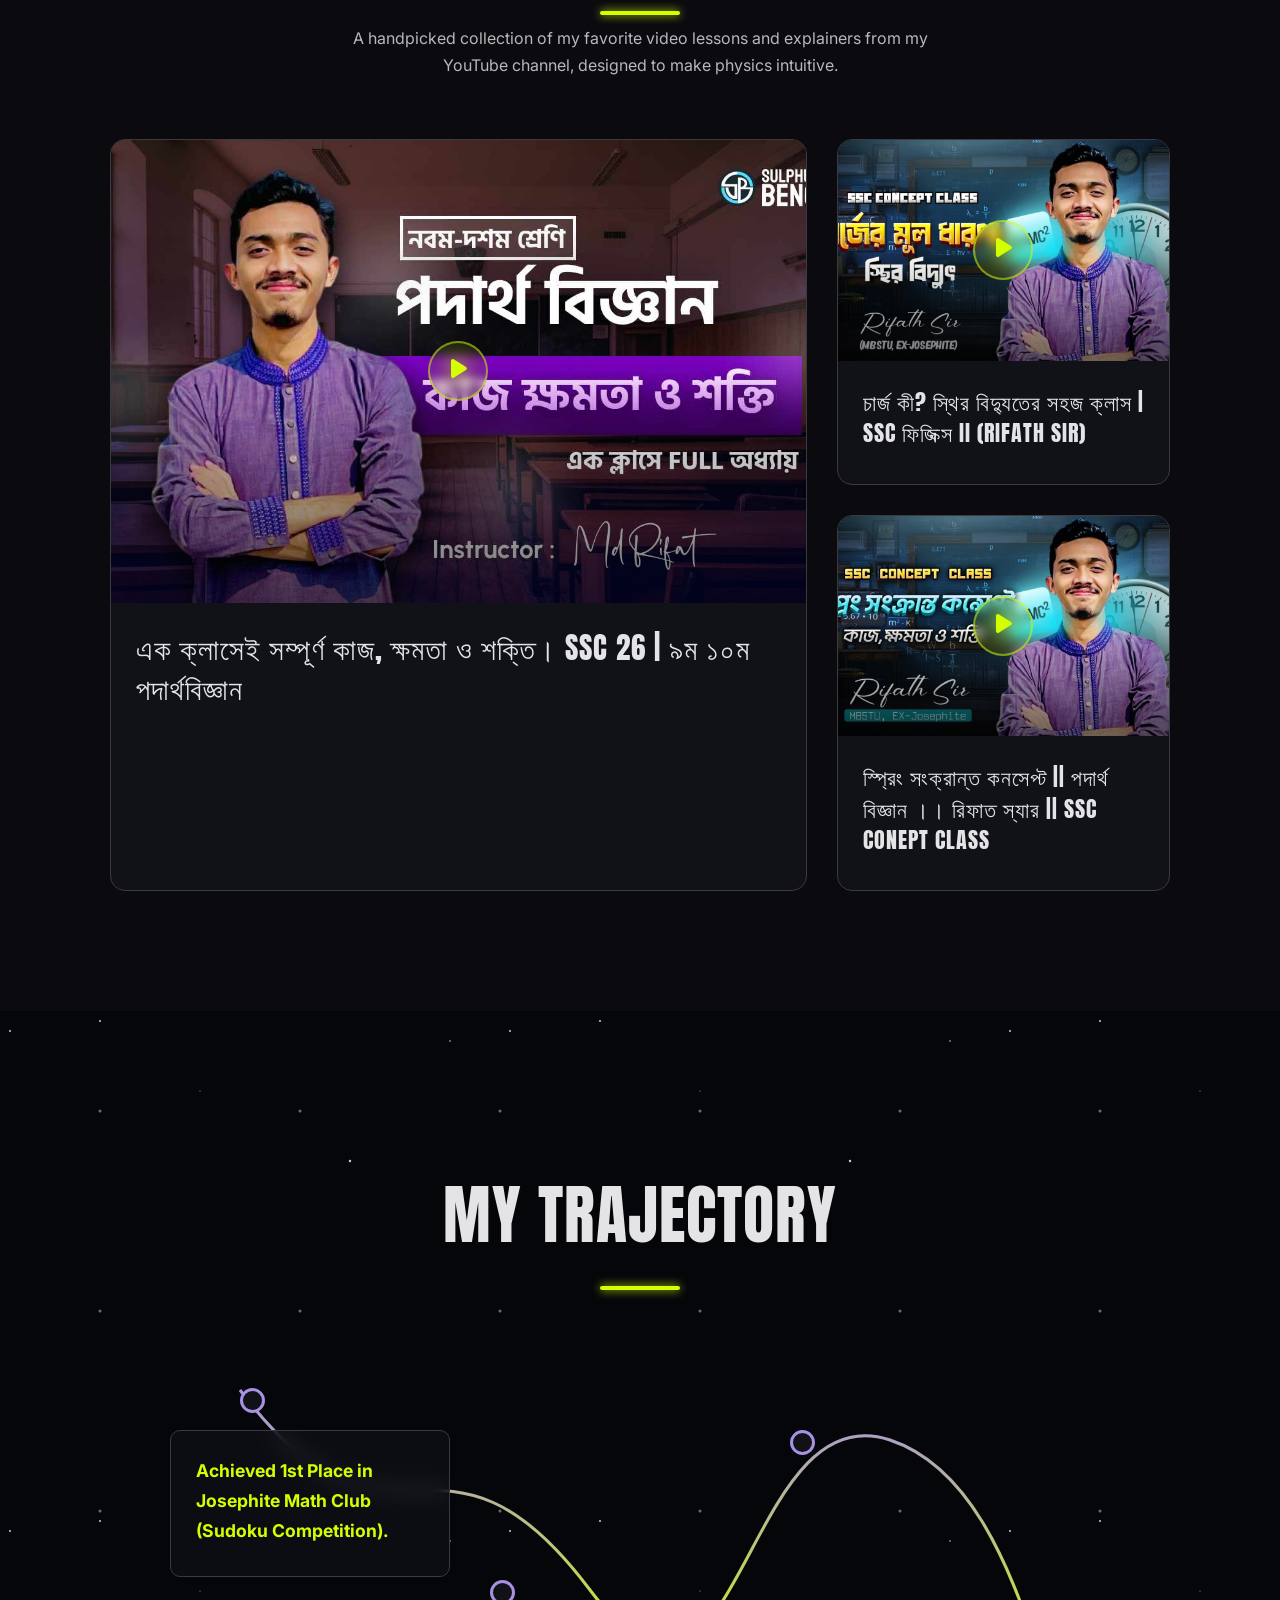
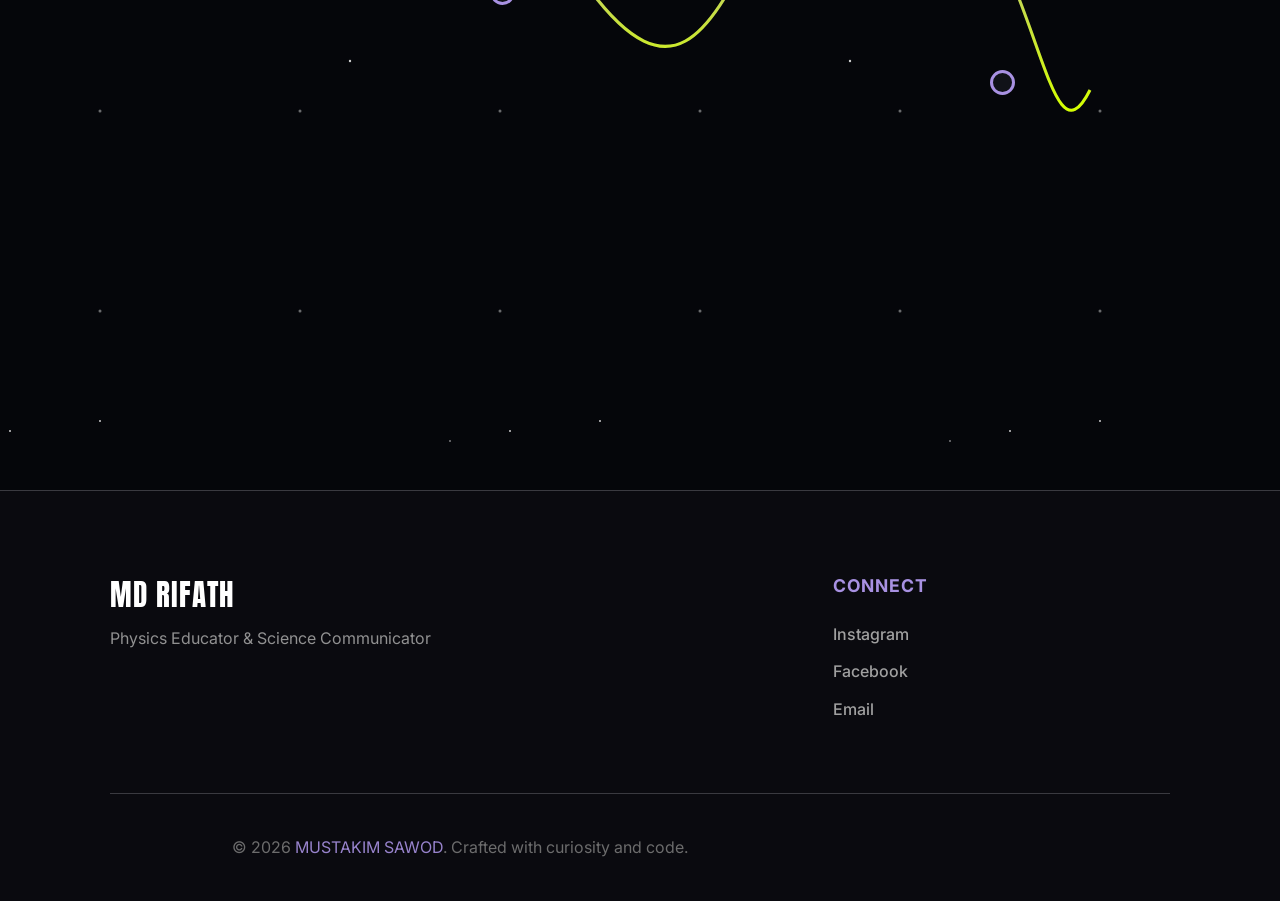
==== commit 2b819bf3: "image added" ====
--- a/index.html
+++ b/index.html
@@ -1,994 +1,2742 @@
-<!DOCTYPE html>
+<!doctype html>
 <html lang="en">
-<head>
-    <meta charset="UTF-8">
-    <meta name="viewport" content="width=device-width, initial-scale=1.0">
+  <head>
+    <meta charset="UTF-8" />
+    <meta name="viewport" content="width=device-width, initial-scale=1.0" />
     <!-- TODO: UPDATE YOUR NAME IN THE TITLE -->
-    <title>[Your Name] - Physics Educator Portfolio</title>
+    <title>RIFATH</title>
     <style>
-        /* --- GOOGLE FONTS --- */
-        @import url('https://fonts.googleapis.com/css2?family=Anton&family=Inter:wght@400;500;700&display=swap');
-
-        /* --- CSS VARIABLES (THEME) --- */
-        :root {
-            --bg-color: #0A0A0F;
-            --dark-section-bg: #101218;
-            --text-color: #e4e4e7;
-            --text-dark: #1a1a1a;
-            --accent-color-light: #A891E2; /* Light Purple */
-            --accent-color-vibrant: #D4FF00; /* Lime Green */
-            --border-color: #3a3a40;
-
-            --font-heading: 'Anton', sans-serif;
-            --font-body: 'Inter', sans-serif;
-        }
-
-        /* --- GENERAL STYLES --- */
-        * { margin: 0; padding: 0; box-sizing: border-box; }
-        html { scroll-behavior: smooth; scroll-padding-top: 80px; }
-        body {
-            font-family: var(--font-body);
-            background-color: var(--bg-color);
-            color: var(--text-color);
-            line-height: 1.7;
-            overflow-x: hidden;
-            cursor: none; /* Hide default cursor */
-        }
-        
-        /* --- BLUEPRINT GRID BACKGROUND --- */
-        .blueprint-grid { position: fixed; top: 0; left: 0; width: 100%; height: 100%; background-image: linear-gradient(rgba(168, 145, 226, 0.1) 1px, transparent 1px), linear-gradient(90deg, rgba(168, 145, 226, 0.1) 1px, transparent 1px); background-size: 50px 50px; z-index: -2; animation: pan-grid 60s linear infinite; }
-        @keyframes pan-grid { 0% { background-position: 0 0; } 100% { background-position: 500px 500px; } }
-        .vignette { position: fixed; top: 0; left: 0; width: 100%; height: 100%; background: radial-gradient(circle, transparent 50%, var(--bg-color) 100%); z-index: -1; }
-
-        /* --- CUSTOM CURSOR --- */
-        .cursor { position: fixed; width: 10px; height: 10px; border-radius: 50%; background: var(--accent-color-vibrant); pointer-events: none; z-index: 9999; transform: translate(-50%, -50%); transition: transform 0.15s ease-out, opacity 0.3s ease; }
-        .cursor.hidden { opacity: 0; }
-        .cursor.hovered { transform: translate(-50%, -50%) scale(2.5); background: rgba(212, 255, 0, 0.3); }
-
-        /* --- ANIMATION SYSTEM --- */
-        [data-animation] { opacity: 0; transition: opacity 0.8s cubic-bezier(0.165, 0.84, 0.44, 1), transform 0.8s cubic-bezier(0.165, 0.84, 0.44, 1); }
-        [data-animation="fade-in"] { transform: translateY(40px); }
-        [data-animation].is-visible { opacity: 1; transform: none; }
-        [data-stagger-child] { transition-delay: calc(var(--stagger-index) * 100ms); }
-        
-        .container { max-width: 1100px; margin: 0 auto; padding: 0 20px; }
-        section { padding: 120px 0; }
-        h1, h2, h3 { font-family: var(--font-heading); text-transform: uppercase; letter-spacing: 1px; color: var(--text-color); font-weight: 400; }
-        h1 { font-size: clamp(3.5rem, 10vw, 7rem); line-height: 1; }
-        h2 { font-size: clamp(2.5rem, 8vw, 4rem); margin-bottom: 50px; text-align: center; }
-        h3 { font-size: 1.5rem; margin-bottom: 10px; color: var(--accent-color-vibrant); }
-        p { margin-bottom: 1rem; max-width: 70ch; opacity: 0.9; }
-        a { color: var(--accent-color-light); text-decoration: none; transition: color 0.3s ease; }
-        a:hover { color: var(--accent-color-vibrant); }
-
-        /* --- NAVIGATION --- */
-        nav { position: sticky; top: 0; left: 0; width: 100%; background-color: rgba(10, 10, 15, 0.5); backdrop-filter: blur(15px); -webkit-backdrop-filter: blur(15px); z-index: 1000; border-bottom: 1px solid var(--border-color); }
-        .nav-container { display: flex; justify-content: space-between; align-items: center; height: 70px; }
-        .nav-logo { font-family: var(--font-heading); font-size: 1.5rem; color: #fff; }
-        .nav-links { display: flex; list-style: none; gap: 10px; }
-        .nav-links a { font-weight: 500; padding: 10px 15px; position: relative; color: var(--text-color); transition: transform 0.3s cubic-bezier(0.34, 1.56, 0.64, 1); }
-        .menu-toggle { display: none; }
-
-        /* --- HERO --- */
-        .hero { display: flex; align-items: center; justify-content: space-between; min-height: 100vh; }
-        .hero-text { max-width: 60%; }
-        .hero-text .profession { font-family: var(--font-body); font-size: 1.8rem; font-weight: 500; text-transform: none; letter-spacing: 0; margin-top: -5px; margin-bottom: 20px; color: var(--accent-color-light); }
-        .hero-image { position: relative; text-align: center; }
-        .hero-image img { width: 300px; height: 300px; border-radius: 50%; object-fit: cover; position: relative; z-index: 2; border: 10px solid var(--bg-color); box-shadow: 0 0 50px rgba(168, 145, 226, 0.4); }
-        .hero-image::before { content: ''; position: absolute; top: 50%; left: 50%; width: 100%; height: 100%; background: linear-gradient(45deg, var(--accent-color-light), #523194); border-radius: 30% 70% 70% 30% / 30% 30% 70% 70%; z-index: 1; animation: morph 10s ease-in-out infinite, spin 20s linear infinite alternate; }
-        @keyframes morph { 0% { border-radius: 30% 70% 70% 30% / 30% 30% 70% 70%; transform: translate(-50%, -50%) rotate(0deg); } 50% { border-radius: 60% 40% 30% 70% / 70% 60% 40% 30%; transform: translate(-50%, -50%) rotate(180deg); } 100% { border-radius: 30% 70% 70% 30% / 30% 30% 70% 70%; transform: translate(-50%, -50%) rotate(360deg); } }
-        @keyframes spin { from { transform: translate(-50%, -50%) rotate(0deg); } to { transform: translate(-50%, -50%) rotate(360deg); } }
-
-        /* --- ABOUT (REFINED MIND MAP STYLE) --- */
-        .about-header { text-align: center; margin-bottom: 60px; }
-        .about-header p { max-width: 60ch; margin-left: auto; margin-right: auto; }
-        .mind-map-container { position: relative; width: 100%; max-width: 900px; height: 600px; margin: 0 auto; }
-        .mind-map-svg { position: absolute; top: 0; left: 0; width: 100%; height: 100%; z-index: 0; overflow: visible; }
-        .mind-map-svg path { stroke: var(--border-color); stroke-width: 2; fill: none; transition: stroke 0.4s ease; }
-        .mind-map-container.is-visible .mind-map-svg path { stroke-dasharray: 1000; stroke-dashoffset: 1000; animation: draw-line 2s ease-out forwards; }
-        #path-1 { animation-delay: 0.2s; } #path-2 { animation-delay: 0.4s; } #path-3 { animation-delay: 0.6s; } #path-4 { animation-delay: 0.8s; }
-        .mind-map-svg path.active { stroke: var(--accent-color-vibrant); }
-        @keyframes draw-line { to { stroke-dashoffset: 0; } }
-        @keyframes pulse { 0% { transform: translate(-50%, -50%) scale(1); box-shadow: 0 0 25px rgba(168, 145, 226, 0.4), inset 0 0 15px rgba(10,10,15,0.8); } 50% { transform: translate(-50%, -50%) scale(1.03); box-shadow: 0 0 35px rgba(168, 145, 226, 0.6), inset 0 0 20px rgba(10,10,15,0.8); } 100% { transform: translate(-50%, -50%) scale(1); box-shadow: 0 0 25px rgba(168, 145, 226, 0.4), inset 0 0 15px rgba(10,10,15,0.8); } }
-        .mind-map-core { position: absolute; top: 50%; left: 50%; transform: translate(-50%, -50%); width: 200px; height: 200px; background: var(--dark-section-bg); border-radius: 50%; border: 3px solid var(--accent-color-light); display: flex; flex-direction: column; align-items: center; justify-content: center; text-align: center; z-index: 10; animation: pulse 5s ease-in-out infinite; }
-        .mind-map-core h3 { color: var(--text-color); font-size: 1.8rem; margin-bottom: 5px; }
-        .mind-map-core span { color: var(--accent-color-light); font-weight: 500; }
-        .mind-map-branch { position: absolute; width: 320px; z-index: 5; transition: opacity 0.4s ease, transform 0.4s ease; display: flex; align-items: center; gap: 15px; }
-        .mind-map-container:has(.mind-map-branch:hover) .mind-map-branch:not(:hover) { opacity: 0.4; transform: scale(0.98); }
-        .mind-map-node { width: 25px; height: 25px; background: var(--dark-section-bg); border: 3px solid var(--accent-color-vibrant); border-radius: 50%; transition: transform 0.3s ease, box-shadow 0.3s ease; flex-shrink: 0; }
-        .mind-map-content { flex-grow: 1; }
-        .mind-map-content h4 { font-family: var(--font-body); font-weight: 700; font-size: 1.15rem; color: var(--accent-color-light); text-transform: none; letter-spacing: 0; margin-bottom: 5px; }
-        .mind-map-content p { font-size: 0.95rem; line-height: 1.6; margin-bottom: 0; opacity: 0.8; }
-        .mind-map-branch:hover .mind-map-node { transform: scale(1.2); box-shadow: 0 0 20px var(--accent-color-vibrant); }
-        #branch-1 { top: 10%; left: 0; } #branch-2 { bottom: 10%; left: 0; flex-direction: row-reverse; } #branch-2 .mind-map-content { text-align: right; } #branch-3 { top: 15%; right: 0; flex-direction: row-reverse; } #branch-3 .mind-map-content { text-align: right; } #branch-4 { bottom: 15%; right: 0; }
-
-        /* --- SKILLS MARQUEE --- */
-        #skills { padding: 120px 0; }
-        .skills-marquee { overflow: hidden; position: relative; -webkit-mask-image: linear-gradient(to right, transparent, white 10%, white 90%, transparent); mask-image: linear-gradient(to right, transparent, white 10%, white 90%, transparent); }
-        .skills-track { display: flex; gap: 30px; width: fit-content; animation: scroll-left 30s linear infinite; }
-        .skills-marquee:hover .skills-track { animation-play-state: paused; }
-        @keyframes scroll-left { from { transform: translateX(0); } to { transform: translateX(-50%); } }
-        .skill-card { flex-shrink: 0; width: 300px; position: relative; z-index: 1; background: var(--dark-section-bg); border-radius: 15px; padding: 3px; transition: transform 0.3s ease; }
-        .skill-card::before { content: ""; position: absolute; inset: 0; z-index: -1; border-radius: inherit; background: conic-gradient(from 180deg at 50% 50%, transparent 0%, var(--accent-color-vibrant) 10%, var(--accent-color-light) 35%, transparent 50% ); -webkit-mask: linear-gradient(#fff 0 0) content-box, linear-gradient(#fff 0 0); mask: linear-gradient(#fff 0 0) content-box, linear-gradient(#fff 0 0); -webkit-mask-composite: xor; mask-composite: exclude; animation: rotate 4s linear infinite; }
-        .skill-card:hover { transform: translateY(-10px) scale(1.02); }
-        .skill-content { background: var(--dark-section-bg); border-radius: 12px; padding: 30px 25px; text-align: center; }
-        @keyframes rotate { to { transform: rotate(360deg); } }
-        .skill-card svg { width: 48px; height: 48px; margin-bottom: 15px; color: var(--accent-color-vibrant); }
-        .skill-card h3 { margin-bottom: 5px; color: #fff; }
-
-        /* --- VERTICAL ACCORDION JOURNEY SECTION --- */
-        #experience { padding: 0; }
-        .journey-sticky-container { height: 300vh; position: relative; }
-        .journey-accordion { position: sticky; top: 0; height: 100vh; width: 100%; display: flex; flex-direction: column; overflow: hidden; }
-        .journey-panel { flex: 1; position: relative; background-size: cover; background-position: center; transition: flex 0.8s cubic-bezier(0.65, 0, 0.35, 1); overflow: hidden; display: flex; align-items: center; justify-content: center; }
-        .journey-panel::before { content: ''; position: absolute; inset: 0; background-color: rgba(0,0,0, 0.6); transition: background-color 0.8s ease; }
-        .journey-panel.active { flex: 5; }
-        .journey-panel.active::before { background-color: rgba(0,0,0, 0.4); }
-        .journey-panel-title { position: relative; z-index: 2; color: #fff; font-family: var(--font-heading); font-size: clamp(2rem, 5vw, 3rem); text-align: center; transition: opacity 0.6s ease, transform 0.6s ease; }
-        .journey-panel-content { position: absolute; z-index: 2; color: var(--text-color); padding: 40px; max-width: 600px; opacity: 0; transform: translateY(20px); transition: opacity 0.6s ease 0.3s, transform 0.6s ease 0.3s; }
-        .journey-panel.active .journey-panel-title { opacity: 0; transform: translateY(-100%); pointer-events: none; }
-        .journey-panel.active .journey-panel-content { opacity: 1; transform: translateY(0); }
-        .journey-panel-content .institution { font-weight: bold; color: #ccc; }
-        .journey-panel-content .date { color: #888; font-size: 0.9em; margin-bottom: 10px; }
-        .journey-panel-content p { color: #bbb; }
-
-        /* --- PROJECTS & ACHIEVEMENTS --- */
-        .project-showcase-container { display: grid; grid-template-columns: 1fr 1.2fr; gap: 50px; align-items: center; }
-        .project-list .project-item { padding: 25px; border-bottom: 1px solid var(--border-color); cursor: pointer; position: relative; transition: background-color 0.3s ease; }
-        .project-list .project-item:first-child { border-top: 1px solid var(--border-color); }
-        .project-list .project-item::before { content: ''; position: absolute; left: 0; top: 0; width: 3px; height: 0; background: linear-gradient(var(--accent-color-light), var(--accent-color-vibrant)); transition: height 0.4s cubic-bezier(0.23, 1, 0.32, 1); }
-        .project-list .project-item.active { background-color: rgba(212, 255, 0, 0.05); }
-        .project-list .project-item.active::before { height: 100%; }
-        .project-tools span { display: inline-block; background-color: var(--border-color); color: var(--accent-color-light); padding: 5px 15px; border-radius: 50px; font-size: 0.8em; font-weight: 500; margin-top: 15px; margin-right: 8px; }
-        .project-image-previews { position: relative; height: 500px; border-radius: 15px; overflow: hidden; background-color: var(--dark-section-bg); }
-        .project-preview-img { position: absolute; inset: 0; width: 100%; height: 100%; object-fit: cover; opacity: 0; transform: scale(1.05); transition: opacity 0.5s ease, transform 0.5s ease; }
-        .project-preview-img.active { opacity: 1; transform: scale(1); }
-        
-        /* --- COSMIC TRAJECTORY ACHIEVEMENTS --- */
-        #achievements {
-            position: relative;
-            overflow: hidden;
-            padding: 150px 0;
-            background-color: #05060A;
-        }
-        .stars { position: absolute; top: 0; left: 0; right: 0; bottom: 0; width: 100%; height: 100%; display: block; background: transparent url('data:image/svg+xml,<svg xmlns="http://www.w3.org/2000/svg" viewBox="0 0 200 200"><circle fill="%23fff" cx="100" cy="100" r="1.5"/></svg>') repeat; background-size: 200px 200px; opacity: 0.4; animation: zoom-stars 60s linear infinite; }
-        @keyframes zoom-stars { from { transform: scale(1); } to { transform: scale(1.3); } }
-        .twinkling { position: absolute; top: 0; left: 0; right: 0; bottom: 0; width: 100%; height: 100%; display: block; background: transparent url('data:image/svg+xml,<svg xmlns="http://www.w3.org/2000/svg" viewBox="0 0 500 500"><circle fill="%23fff" cx="10" cy="20" r="1"/><circle fill="%23fff" cx="100" cy="10" r="1"/><circle fill="%23fff" cx="200" cy="80" r="0.5"/><circle fill="%23fff" cx="350" cy="150" r="1.2"/><circle fill="%23fff" cx="450" cy="30" r="0.8"/></svg>') repeat; background-size: 500px 500px; animation: move-twink-back 200s linear infinite; opacity: 0.8; }
-        @keyframes move-twink-back { from { background-position: 0 0; } to { background-position: -10000px 5000px; } }
-
-        .trajectory-container {
-            position: relative;
-            width: 100%;
-            max-width: 1000px;
-            height: 600px;
-            margin: 0 auto;
-        }
-
-        .trajectory-svg {
-            position: absolute;
-            top: 0; left: 0;
-            width: 100%; height: 100%;
-            overflow: visible;
-        }
-        .trajectory-svg path {
-            fill: none;
-            stroke-width: 3px;
-        }
-        #trajectory-path-bg {
-            stroke: var(--border-color);
-            opacity: 0.5;
-        }
-        #trajectory-path-progress {
-            stroke: url(#path-gradient);
-            stroke-dasharray: 1500; /* Approximate path length */
-            stroke-dashoffset: 1500;
-            transition: stroke-dashoffset 1.5s cubic-bezier(0.23, 1, 0.32, 1);
-        }
-        #achievements.is-visible #trajectory-path-progress {
-            stroke-dashoffset: 0;
-        }
-
-        .achievement-node {
-            position: absolute;
-            width: 25px; height: 25px;
-            border-radius: 50%;
-            background: var(--dark-section-bg);
-            border: 3px solid var(--accent-color-light);
-            cursor: pointer;
-            z-index: 10;
-            transition: transform 0.3s ease, box-shadow 0.3s ease, border-color 0.3s ease;
-        }
-        .achievement-node:hover, .achievement-node.active {
-            transform: scale(1.3);
-            border-color: var(--accent-color-vibrant);
-            box-shadow: 0 0 15px var(--accent-color-vibrant), 0 0 30px var(--accent-color-vibrant);
-        }
-        @keyframes pulse-glow {
-            0% { box-shadow: 0 0 10px var(--accent-color-light); }
-            50% { box-shadow: 0 0 25px var(--accent-color-light); }
-            100% { box-shadow: 0 0 10px var(--accent-color-light); }
-        }
-        .achievement-node.initial-focus {
-             animation: pulse-glow 3s infinite ease-in-out;
-        }
-
-        /* --- Node Positioning --- */
-        #node-1 { top: 8%; left: 10%; }
-        #node-2 { top: 40%; left: 35%; }
-        #node-3 { top: 15%; left: 65%; }
-        #node-4 { top: 55%; left: 85%; }
-
-        .achievement-details-panel {
-            position: absolute;
-            width: 280px;
-            padding: 25px;
-            background: rgba(16, 18, 24, 0.7);
-            backdrop-filter: blur(10px);
-            -webkit-backdrop-filter: blur(10px);
-            border: 1px solid var(--border-color);
-            border-radius: 10px;
-            z-index: 5;
-            opacity: 0;
-            visibility: hidden;
-            transform: scale(0.95);
-            transition: opacity 0.4s ease, transform 0.4s ease, visibility 0.4s;
-        }
-        .achievement-details-panel.active {
-            opacity: 1;
-            visibility: visible;
-            transform: scale(1);
-        }
-        .achievement-details-panel h4 {
-            font-family: var(--font-body);
-            font-size: 1.1rem;
-            color: var(--accent-color-vibrant);
-            margin-bottom: 5px;
-            font-weight: 700;
-        }
-        .achievement-details-panel p {
-            font-size: 0.9rem;
-            line-height: 1.6;
-            margin-bottom: 0;
-            opacity: 0.8;
-        }
-
-
-        /* --- UNIQUE CONTENT SHOWCASE --- */
-#content {
-    padding-top: 120px;
-}
-.content-grid-unique {
-    display: grid;
-    gap: 30px;
-    grid-template-columns: repeat(3, 1fr);
-    /* Define the grid structure */
-    grid-template-areas:
-        "featured featured item2"
-        "featured featured item3";
-}
-
-.content-card-unique {
-    background-color: var(--dark-section-bg);
-    border: 1px solid var(--border-color);
-    border-radius: 15px;
-    overflow: hidden;
-    transition: transform 0.4s cubic-bezier(0.165, 0.84, 0.44, 1), box-shadow 0.4s cubic-bezier(0.165, 0.84, 0.44, 1);
-    display: flex;
-    flex-direction: column;
-}
-.content-card-unique:hover {
-    transform: translateY(-10px);
-    box-shadow: 0 20px 45px rgba(0, 0, 0, 0.4);
-    border-color: var(--accent-color-light);
-}
-
-/* Assigning cards to grid areas */
-.content-card-unique.featured-video { grid-area: featured; }
-.content-grid-unique .content-card-unique:nth-child(2) { grid-area: item2; }
-.content-grid-unique .content-card-unique:nth-child(3) { grid-area: item3; }
-
-.card-link {
-    text-decoration: none;
-    color: inherit;
-    display: flex;
-    flex-direction: column;
-    height: 100%;
-}
-
-.card-thumbnail {
-    position: relative;
-    padding-top: 66.66%; /* Aspect ratio 3:2 */
-    overflow: hidden;
-}
-.card-thumbnail img {
-    position: absolute;
-    top: 0;
-    left: 0;
-    width: 100%;
-    height: 100%;
-    object-fit: cover;
-    transition: transform 0.4s ease;
-}
-.content-card-unique:hover .card-thumbnail img {
-    transform: scale(1.05);
-}
-
-/* Overlay and Play Icon */
-.card-thumbnail::before {
-    content: '';
-    position: absolute;
-    inset: 0;
-    background: linear-gradient(to top, rgba(0,0,0,0.7) 0%, transparent 50%);
-    opacity: 0.8;
-    z-index: 1;
-    transition: opacity 0.3s ease;
-}
-.content-card-unique:hover .card-thumbnail::before {
-    opacity: 1;
-    background: linear-gradient(to top, rgba(0,0,0,0.8) 0%, rgba(10,10,15,0.2) 60%);
-}
-
-.play-icon {
-    position: absolute;
-    top: 50%;
-    left: 50%;
-    transform: translate(-50%, -50%);
-    width: 60px;
-    height: 60px;
-    background-color: rgba(212, 255, 0, 0.1);
-    backdrop-filter: blur(5px);
-    border: 2px solid rgba(212, 255, 0, 0.5);
-    border-radius: 50%;
-    display: flex;
-    align-items: center;
-    justify-content: center;
-    z-index: 2;
-    transition: all 0.3s cubic-bezier(0.34, 1.56, 0.64, 1);
-}
-.play-icon svg {
-    width: 28px;
-    height: 28px;
-    color: var(--accent-color-vibrant);
-    filter: drop-shadow(0 0 10px var(--accent-color-vibrant));
-    transition: transform 0.3s ease;
-}
-.content-card-unique:hover .play-icon {
-    transform: translate(-50%, -50%) scale(1.1);
-    background-color: rgba(212, 255, 0, 0.3);
-    border-color: var(--accent-color-vibrant);
-}
-
-.card-body {
-    padding: 25px;
-    flex-grow: 1;
-    display: flex;
-    flex-direction: column;
-}
-.card-body h3 {
-    color: var(--text-color);
-    margin-bottom: 10px;
-    font-size: 1.4rem;
-    line-height: 1.4;
-}
-.featured-video .card-body h3 {
-    font-size: 1.8rem;
-}
-.card-body p {
-    font-size: 0.95rem;
-    opacity: 0.7;
-    margin-bottom: 0;
-    line-height: 1.6;
-}
-
-/* Responsive adjustments for the unique grid */
-@media (max-width: 900px) {
-    .content-grid-unique {
-         grid-template-areas:
+      /* --- GOOGLE FONTS --- */
+      @import url("https://fonts.googleapis.com/css2?family=Anton&family=Inter:wght@400;500;700&display=swap");
+
+      /* --- CSS VARIABLES (THEME) --- */
+      :root {
+        --bg-color: #0a0a0f;
+        --dark-section-bg: #101218;
+        --text-color: #e4e4e7;
+        --text-dark: #1a1a1a;
+        --accent-color-light: #a891e2; /* Light Purple */
+        --accent-color-vibrant: #d4ff00; /* Lime Green */
+        --accent-rgb: 212, 255, 0; /* Lime Green RGB for rgba() usage */
+        --border-color: #3a3a40;
+
+        --font-heading: "Anton", sans-serif;
+        --font-body: "Inter", sans-serif;
+      }
+
+      /* --- GENERAL STYLES --- */
+      * {
+        margin: 0;
+        padding: 0;
+        box-sizing: border-box;
+      }
+      html {
+        scroll-behavior: smooth;
+        scroll-padding-top: 80px;
+      }
+      body {
+        font-family: var(--font-body);
+        background-color: var(--bg-color);
+        color: var(--text-color);
+        line-height: 1.7;
+        overflow-x: hidden;
+        cursor: none; /* Hide default cursor */
+      }
+
+      /* --- BLUEPRINT GRID BACKGROUND --- */
+      .blueprint-grid {
+        position: fixed;
+        top: 0;
+        left: 0;
+        width: 100%;
+        height: 100%;
+        background-image:
+          linear-gradient(rgba(168, 145, 226, 0.1) 1px, transparent 1px),
+          linear-gradient(90deg, rgba(168, 145, 226, 0.1) 1px, transparent 1px);
+        background-size: 50px 50px;
+        z-index: -2;
+        animation: pan-grid 60s linear infinite;
+      }
+      @keyframes pan-grid {
+        0% {
+          background-position: 0 0;
+        }
+        100% {
+          background-position: 500px 500px;
+        }
+      }
+      .vignette {
+        position: fixed;
+        top: 0;
+        left: 0;
+        width: 100%;
+        height: 100%;
+        background: radial-gradient(
+          circle,
+          transparent 50%,
+          var(--bg-color) 100%
+        );
+        z-index: -1;
+      }
+
+      /* --- CUSTOM CURSOR --- */
+      .cursor {
+        position: fixed;
+        width: 10px;
+        height: 10px;
+        border-radius: 50%;
+        background: var(--accent-color-vibrant);
+        pointer-events: none;
+        z-index: 9999;
+        transform: translate(-50%, -50%);
+        transition:
+          transform 0.15s ease-out,
+          opacity 0.3s ease;
+      }
+      .cursor.hidden {
+        opacity: 0;
+      }
+      .cursor.hovered {
+        transform: translate(-50%, -50%) scale(2.5);
+        background: rgba(212, 255, 0, 0.3);
+      }
+
+      /* --- ANIMATION SYSTEM --- */
+      [data-animation] {
+        opacity: 0;
+        transition:
+          opacity 0.8s cubic-bezier(0.165, 0.84, 0.44, 1),
+          transform 0.8s cubic-bezier(0.165, 0.84, 0.44, 1);
+      }
+      [data-animation="fade-in"] {
+        transform: translateY(40px);
+      }
+      [data-animation].is-visible {
+        opacity: 1;
+        transform: none;
+      }
+      [data-stagger-child] {
+        transition-delay: calc(var(--stagger-index) * 100ms);
+      }
+
+      .container {
+        max-width: 1100px;
+        margin: 0 auto;
+        padding: 0 20px;
+      }
+      section {
+        padding: 120px 0;
+      }
+      h1,
+      h2,
+      h3 {
+        font-family: var(--font-heading);
+        text-transform: uppercase;
+        letter-spacing: 1px;
+        color: var(--text-color);
+        font-weight: 400;
+      }
+      h1 {
+        font-size: clamp(3.5rem, 10vw, 7rem);
+        line-height: 1;
+      }
+      h2 {
+        font-size: clamp(2.5rem, 8vw, 4rem);
+        margin-bottom: 50px;
+        text-align: center;
+        position: relative;
+        padding-bottom: 20px; /* Space for the underline */
+      }
+      h2::after {
+        content: "";
+        position: absolute;
+        bottom: 0;
+        left: 50%;
+        transform: translateX(-50%);
+        width: 80px;
+        height: 4px;
+        background-color: var(--accent-color-vibrant);
+        border-radius: 2px;
+        box-shadow: 0 0 10px var(--accent-color-vibrant); /* Add a glow effect */
+      }
+      h3 {
+        font-size: 1.5rem;
+        margin-bottom: 10px;
+        color: var(--accent-color-vibrant);
+      }
+      p {
+        margin-bottom: 1rem;
+        max-width: 70ch;
+        opacity: 0.9;
+      }
+      a {
+        color: var(--accent-color-light);
+        text-decoration: none;
+        transition: color 0.3s ease;
+      }
+      a:hover {
+        color: var(--accent-color-vibrant);
+      }
+
+      /* --- NAVIGATION --- */
+      nav {
+        position: sticky;
+        top: 0;
+        left: 0;
+        width: 100%;
+        background-color: rgba(10, 10, 15, 0.5);
+        backdrop-filter: blur(15px);
+        -webkit-backdrop-filter: blur(15px);
+        z-index: 1000;
+        border-bottom: 1px solid var(--border-color);
+      }
+      .nav-container {
+        display: flex;
+        justify-content: space-between;
+        align-items: center;
+        height: 70px;
+        max-width: 98% !important; /* Wider navbar to push logo left */
+        padding: 0 30px; /* Slightly more padding */
+      }
+      .nav-logo {
+        font-family: var(--font-heading);
+        font-size: 1.5rem;
+        color: #fff;
+        margin-right: 40px; /* Ensure gap between logo and links */
+        white-space: nowrap; /* Prevent logo text from wrapping */
+      }
+      .nav-links {
+        display: flex;
+        list-style: none;
+        gap: 10px;
+      }
+      .nav-links a {
+        font-weight: 500;
+        padding: 10px 15px;
+        position: relative;
+        color: var(--text-color);
+        transition: transform 0.3s cubic-bezier(0.34, 1.56, 0.64, 1);
+        text-decoration: none;
+      }
+      
+      /* Special Button Style for Book Link */
+      .nav-special-btn {
+        white-space: nowrap;
+        border: 1px solid var(--accent-color-vibrant);
+        color: var(--accent-color-vibrant) !important;
+        border-radius: 4px;
+        background: rgba(var(--accent-rgb), 0.1);
+        padding: 8px 16px !important; /* Slightly distinct padding */
+        margin-left: 5px;
+        margin-right: 5px;
+        transition: all 0.3s ease !important;
+      }
+      
+      .nav-special-btn:hover {
+        background: var(--accent-color-vibrant);
+        color: #000 !important;
+        box-shadow: 0 0 15px rgba(var(--accent-rgb), 0.4);
+        transform: translateY(-2px);
+      }
+      .menu-toggle {
+        display: none;
+      }
+
+      /* --- HERO --- */
+      .hero {
+        display: flex;
+        align-items: center;
+        justify-content: space-between;
+        min-height: 100vh;
+      }
+      .hero-text {
+        max-width: 60%;
+      }
+      .hero-text .profession {
+        font-family: var(--font-body);
+        font-size: 1.8rem;
+        font-weight: 500;
+        text-transform: none;
+        letter-spacing: 0;
+        margin-top: -5px;
+        margin-bottom: 20px;
+        color: var(--accent-color-light);
+      }
+      .hero-image {
+        position: relative;
+        text-align: center;
+      }
+      .hero-image img {
+        width: 300px;
+        height: 300px;
+        border-radius: 50%;
+        object-fit: contain;
+        position: relative;
+        z-index: 2;
+        border: 10px solid var(--bg-color);
+        box-shadow: 0 0 50px rgba(168, 145, 226, 0.4);
+      }
+      .hero-image::before {
+        content: "";
+        position: absolute;
+        top: 50%;
+        left: 50%;
+        width: 100%;
+        height: 100%;
+        background: linear-gradient(45deg, var(--accent-color-light), #523194);
+        border-radius: 30% 70% 70% 30% / 30% 30% 70% 70%;
+        z-index: 1;
+        animation:
+          morph 10s ease-in-out infinite,
+          spin 20s linear infinite alternate;
+      }
+      @keyframes morph {
+        0% {
+          border-radius: 30% 70% 70% 30% / 30% 30% 70% 70%;
+          transform: translate(-50%, -50%) rotate(0deg);
+        }
+        50% {
+          border-radius: 60% 40% 30% 70% / 70% 60% 40% 30%;
+          transform: translate(-50%, -50%) rotate(180deg);
+        }
+        100% {
+          border-radius: 30% 70% 70% 30% / 30% 30% 70% 70%;
+          transform: translate(-50%, -50%) rotate(360deg);
+        }
+      }
+      @keyframes spin {
+        from {
+          transform: translate(-50%, -50%) rotate(0deg);
+        }
+        to {
+          transform: translate(-50%, -50%) rotate(360deg);
+        }
+      }
+
+      /* --- ABOUT (REFINED MIND MAP STYLE) --- */
+      .about-header {
+        text-align: center;
+        margin-bottom: 40px;
+      }
+      .about-header p {
+        max-width: 60ch;
+        margin-left: auto;
+        margin-right: auto;
+      }
+      .mind-map-container {
+        position: relative;
+        width: 100%;
+        max-width: 900px;
+        height: 500px;
+        margin: 0 auto;
+      }
+      .mind-map-svg {
+        position: absolute;
+        top: 0;
+        left: 0;
+        width: 100%;
+        height: 100%;
+        z-index: 0;
+        overflow: visible;
+      }
+      .mind-map-svg path {
+        stroke: var(--border-color);
+        stroke-width: 2;
+        fill: none;
+        transition: stroke 0.4s ease;
+      }
+      .mind-map-container.is-visible .mind-map-svg path {
+        stroke-dasharray: 1000;
+        stroke-dashoffset: 1000;
+        animation: draw-line 2s ease-out forwards;
+      }
+      #path-1 {
+        animation-delay: 0.2s;
+      }
+      #path-2 {
+        animation-delay: 0.4s;
+      }
+      #path-3 {
+        animation-delay: 0.6s;
+      }
+      #path-4 {
+        animation-delay: 0.8s;
+      }
+      .mind-map-svg path.active {
+        stroke: var(--accent-color-vibrant);
+      }
+      @keyframes draw-line {
+        to {
+          stroke-dashoffset: 0;
+        }
+      }
+      @keyframes pulse {
+        0% {
+          transform: translate(-50%, -50%) scale(1);
+          box-shadow:
+            0 0 25px rgba(168, 145, 226, 0.4),
+            inset 0 0 15px rgba(10, 10, 15, 0.8);
+        }
+        50% {
+          transform: translate(-50%, -50%) scale(1.03);
+          box-shadow:
+            0 0 35px rgba(168, 145, 226, 0.6),
+            inset 0 0 20px rgba(10, 10, 15, 0.8);
+        }
+        100% {
+          transform: translate(-50%, -50%) scale(1);
+          box-shadow:
+            0 0 25px rgba(168, 145, 226, 0.4),
+            inset 0 0 15px rgba(10, 10, 15, 0.8);
+        }
+      }
+      .mind-map-core {
+        position: absolute;
+        top: 50%;
+        left: 50%;
+        transform: translate(-50%, -50%);
+        width: 200px;
+        height: 200px;
+        background: var(--dark-section-bg);
+        border-radius: 50%;
+        border: 3px solid var(--accent-color-light);
+        display: flex;
+        flex-direction: column;
+        align-items: center;
+        justify-content: center;
+        text-align: center;
+        z-index: 10;
+        animation: pulse 5s ease-in-out infinite;
+      }
+      .mind-map-core h3 {
+        color: var(--text-color);
+        font-size: 1.8rem;
+        margin-bottom: 5px;
+      }
+      .mind-map-core span {
+        color: var(--accent-color-light);
+        font-weight: 500;
+      }
+      .mind-map-branch {
+        position: absolute;
+        width: 320px;
+        z-index: 5;
+        transition:
+          opacity 0.4s ease,
+          transform 0.4s ease;
+        display: flex;
+        align-items: center;
+        gap: 15px;
+      }
+      .mind-map-container:has(.mind-map-branch:hover)
+        .mind-map-branch:not(:hover) {
+        opacity: 0.4;
+        transform: scale(0.98);
+      }
+      .mind-map-branches-wrapper {
+        display: contents;
+      }
+      .mind-map-node {
+        width: 25px;
+        height: 25px;
+        background: var(--dark-section-bg);
+        border: 3px solid var(--accent-color-vibrant);
+        border-radius: 50%;
+        transition:
+          transform 0.3s ease,
+          box-shadow 0.3s ease;
+        flex-shrink: 0;
+      }
+      .mind-map-content {
+        flex-grow: 1;
+      }
+      .mind-map-content h4 {
+        font-family: var(--font-body);
+        font-weight: 700;
+        font-size: 1.15rem;
+        color: var(--accent-color-light);
+        text-transform: none;
+        letter-spacing: 0;
+        margin-bottom: 5px;
+      }
+      .mind-map-content p {
+        font-size: 0.95rem;
+        line-height: 1.6;
+        margin-bottom: 0;
+        opacity: 0.8;
+      }
+      .mind-map-branch:hover .mind-map-node {
+        transform: scale(1.2);
+        box-shadow: 0 0 20px var(--accent-color-vibrant);
+      }
+      #branch-1 {
+        top: 0;
+        left: 0;
+      }
+      #branch-2 {
+        bottom: 0;
+        left: 0;
+        flex-direction: row-reverse;
+      }
+      #branch-2 .mind-map-content {
+        text-align: right;
+      }
+      #branch-3 {
+        top: 5%;
+        right: 0;
+        flex-direction: row-reverse;
+      }
+      #branch-3 .mind-map-content {
+        text-align: right;
+      }
+      #branch-4 {
+        bottom: 5%;
+        right: 0;
+      }
+
+      /* --- SKILLS MARQUEE --- */
+      #skills {
+        padding: 120px 0;
+      }
+      .skills-marquee {
+        overflow: hidden;
+        position: relative;
+        -webkit-mask-image: linear-gradient(
+          to right,
+          transparent,
+          white 10%,
+          white 90%,
+          transparent
+        );
+        mask-image: linear-gradient(
+          to right,
+          transparent,
+          white 10%,
+          white 90%,
+          transparent
+        );
+      }
+      .skills-track {
+        display: flex;
+        gap: 30px;
+        width: fit-content;
+        animation: scroll-left 30s linear infinite;
+      }
+      .skills-marquee:hover .skills-track {
+        animation-play-state: paused;
+      }
+      @keyframes scroll-left {
+        from {
+          transform: translateX(0);
+        }
+        to {
+          transform: translateX(-50%);
+        }
+      }
+      .skill-card {
+        flex-shrink: 0;
+        width: 300px;
+        position: relative;
+        z-index: 1;
+        background: var(--dark-section-bg);
+        border-radius: 15px;
+        padding: 3px;
+        transition: transform 0.3s ease;
+      }
+      .skill-card::before {
+        content: "";
+        position: absolute;
+        inset: 0;
+        z-index: -1;
+        border-radius: inherit;
+        background: conic-gradient(
+          from 180deg at 50% 50%,
+          transparent 0%,
+          var(--accent-color-vibrant) 10%,
+          var(--accent-color-light) 35%,
+          transparent 50%
+        );
+        -webkit-mask:
+          linear-gradient(#fff 0 0) content-box,
+          linear-gradient(#fff 0 0);
+        mask:
+          linear-gradient(#fff 0 0) content-box,
+          linear-gradient(#fff 0 0);
+        -webkit-mask-composite: xor;
+        mask-composite: exclude;
+        animation: rotate 4s linear infinite;
+      }
+      .skill-card:hover {
+        transform: translateY(-10px) scale(1.02);
+      }
+      .skill-content {
+        background: var(--dark-section-bg);
+        border-radius: 12px;
+        padding: 30px 25px;
+        text-align: center;
+      }
+      @keyframes rotate {
+        to {
+          transform: rotate(360deg);
+        }
+      }
+      .skill-card svg {
+        width: 48px;
+        height: 48px;
+        margin-bottom: 15px;
+        color: var(--accent-color-vibrant);
+      }
+      .skill-card h3 {
+        margin-bottom: 5px;
+        color: #fff;
+      }
+
+      /* --- VERTICAL ACCORDION JOURNEY SECTION --- */
+      #experience {
+        padding: 0;
+      }
+      .journey-sticky-container {
+        height: 300vh;
+        position: relative;
+      }
+      .journey-accordion {
+        position: sticky;
+        top: 0;
+        height: 100vh;
+        width: 100%;
+        display: flex;
+        flex-direction: column;
+        overflow: hidden;
+      }
+      .journey-panel {
+        flex: 1;
+        position: relative;
+        background-size: cover;
+        background-position: center;
+        transition: flex 0.8s cubic-bezier(0.65, 0, 0.35, 1);
+        overflow: hidden;
+        display: flex;
+        align-items: center;
+        justify-content: center;
+      }
+      .journey-panel::before {
+        content: "";
+        position: absolute;
+        inset: 0;
+        background-color: rgba(0, 0, 0, 0.6);
+        transition: background-color 0.8s ease;
+      }
+      .journey-panel.active {
+        flex: 5;
+      }
+      .journey-panel.active::before {
+        background-color: rgba(0, 0, 0, 0.4);
+      }
+      .journey-panel-title {
+        position: relative;
+        z-index: 2;
+        color: #fff;
+        font-family: var(--font-heading);
+        font-size: clamp(2rem, 5vw, 3rem);
+        text-align: center;
+        transition:
+          opacity 0.6s ease,
+          transform 0.6s ease;
+      }
+      .journey-panel-content {
+        position: absolute;
+        z-index: 2;
+        color: var(--text-color);
+        padding: 40px;
+        max-width: 600px;
+        opacity: 0;
+        transform: translateY(20px);
+        transition:
+          opacity 0.6s ease 0.3s,
+          transform 0.6s ease 0.3s;
+      }
+      .journey-panel.active .journey-panel-title {
+        opacity: 0;
+        transform: translateY(-100%);
+        pointer-events: none;
+      }
+      .journey-panel.active .journey-panel-content {
+        opacity: 1;
+        transform: translateY(0);
+      }
+      .journey-panel-content .institution {
+        font-weight: bold;
+        color: #ccc;
+      }
+      .journey-panel-content .date {
+        color: #888;
+        font-size: 0.9em;
+        margin-bottom: 10px;
+      }
+      .journey-panel-content p {
+        color: #bbb;
+      }
+
+      /* --- PROJECTS & ACHIEVEMENTS --- */
+      .project-showcase-container {
+        display: grid;
+        grid-template-columns: 1fr 1.2fr;
+        gap: 50px;
+        align-items: center;
+      }
+      .project-list .project-item {
+        padding: 25px;
+        border-bottom: 1px solid var(--border-color);
+        cursor: pointer;
+        position: relative;
+        transition: background-color 0.3s ease;
+      }
+      .project-list .project-item:first-child {
+        border-top: 1px solid var(--border-color);
+      }
+      .project-list .project-item::before {
+        content: "";
+        position: absolute;
+        left: 0;
+        top: 0;
+        width: 3px;
+        height: 0;
+        background: linear-gradient(
+          var(--accent-color-light),
+          var(--accent-color-vibrant)
+        );
+        transition: height 0.4s cubic-bezier(0.23, 1, 0.32, 1);
+      }
+      .project-list .project-item.active {
+        background-color: rgba(212, 255, 0, 0.05);
+      }
+      .project-list .project-item.active::before {
+        height: 100%;
+      }
+      .project-tools span {
+        display: inline-block;
+        background-color: var(--border-color);
+        color: var(--accent-color-light);
+        padding: 5px 15px;
+        border-radius: 50px;
+        font-size: 0.8em;
+        font-weight: 500;
+        margin-top: 15px;
+        margin-right: 8px;
+      }
+      .project-image-previews {
+        position: relative;
+        height: 500px;
+        border-radius: 15px;
+        overflow: hidden;
+        background-color: var(--dark-section-bg);
+      }
+      .project-preview-img {
+        position: absolute;
+        inset: 0;
+        width: 100%;
+        height: 100%;
+        object-fit: contain;
+        opacity: 0;
+        transform: scale(1.05);
+        transition:
+          opacity 0.5s ease,
+          transform 0.5s ease;
+      }
+      .project-preview-img.active {
+        opacity: 1;
+        transform: scale(1);
+      }
+
+      /* --- COSMIC TRAJECTORY ACHIEVEMENTS --- */
+      #achievements {
+        position: relative;
+        overflow: hidden;
+        padding: 150px 0;
+        background-color: #05060a;
+      }
+      .stars {
+        position: absolute;
+        top: 0;
+        left: 0;
+        right: 0;
+        bottom: 0;
+        width: 100%;
+        height: 100%;
+        display: block;
+        background: transparent
+          url('data:image/svg+xml,<svg xmlns="http://www.w3.org/2000/svg" viewBox="0 0 200 200"><circle fill="%23fff" cx="100" cy="100" r="1.5"/></svg>')
+          repeat;
+        background-size: 200px 200px;
+        opacity: 0.4;
+        animation: zoom-stars 60s linear infinite;
+      }
+      @keyframes zoom-stars {
+        from {
+          transform: scale(1);
+        }
+        to {
+          transform: scale(1.3);
+        }
+      }
+      .twinkling {
+        position: absolute;
+        top: 0;
+        left: 0;
+        right: 0;
+        bottom: 0;
+        width: 100%;
+        height: 100%;
+        display: block;
+        background: transparent
+          url('data:image/svg+xml,<svg xmlns="http://www.w3.org/2000/svg" viewBox="0 0 500 500"><circle fill="%23fff" cx="10" cy="20" r="1"/><circle fill="%23fff" cx="100" cy="10" r="1"/><circle fill="%23fff" cx="200" cy="80" r="0.5"/><circle fill="%23fff" cx="350" cy="150" r="1.2"/><circle fill="%23fff" cx="450" cy="30" r="0.8"/></svg>')
+          repeat;
+        background-size: 500px 500px;
+        animation: move-twink-back 200s linear infinite;
+        opacity: 0.8;
+      }
+      @keyframes move-twink-back {
+        from {
+          background-position: 0 0;
+        }
+        to {
+          background-position: -10000px 5000px;
+        }
+      }
+
+      .trajectory-container {
+        position: relative;
+        width: 100%;
+        max-width: 1000px;
+        height: 600px;
+        margin: 0 auto;
+      }
+
+      .trajectory-svg {
+        position: absolute;
+        top: 0;
+        left: 0;
+        width: 100%;
+        height: 100%;
+        overflow: visible;
+      }
+      .trajectory-svg path {
+        fill: none;
+        stroke-width: 3px;
+      }
+      #trajectory-path-bg {
+        stroke: var(--border-color);
+        opacity: 0.5;
+      }
+      #trajectory-path-progress {
+        stroke: url(#path-gradient);
+        stroke-dasharray: 1500; /* Approximate path length */
+        stroke-dashoffset: 1500;
+        transition: stroke-dashoffset 1.5s cubic-bezier(0.23, 1, 0.32, 1);
+      }
+      #achievements.is-visible #trajectory-path-progress {
+        stroke-dashoffset: 0;
+      }
+
+      .achievement-node {
+        position: absolute;
+        width: 25px;
+        height: 25px;
+        border-radius: 50%;
+        background: var(--dark-section-bg);
+        border: 3px solid var(--accent-color-light);
+        cursor: pointer;
+        z-index: 10;
+        transition:
+          transform 0.3s ease,
+          box-shadow 0.3s ease,
+          border-color 0.3s ease;
+      }
+      .achievement-node:hover,
+      .achievement-node.active {
+        transform: scale(1.3);
+        border-color: var(--accent-color-vibrant);
+        box-shadow:
+          0 0 15px var(--accent-color-vibrant),
+          0 0 30px var(--accent-color-vibrant);
+      }
+      @keyframes pulse-glow {
+        0% {
+          box-shadow: 0 0 10px var(--accent-color-light);
+        }
+        50% {
+          box-shadow: 0 0 25px var(--accent-color-light);
+        }
+        100% {
+          box-shadow: 0 0 10px var(--accent-color-light);
+        }
+      }
+      .achievement-node.initial-focus {
+        animation: pulse-glow 3s infinite ease-in-out;
+      }
+
+      /* --- Node Positioning --- */
+      #node-1 {
+        top: 8%;
+        left: 10%;
+      }
+      #node-2 {
+        top: 40%;
+        left: 35%;
+      }
+      #node-3 {
+        top: 15%;
+        left: 65%;
+      }
+      #node-4 {
+        top: 55%;
+        left: 85%;
+      }
+
+      .achievement-details-panel {
+        position: absolute;
+        width: 280px;
+        padding: 25px;
+        background: rgba(16, 18, 24, 0.7);
+        backdrop-filter: blur(10px);
+        -webkit-backdrop-filter: blur(10px);
+        border: 1px solid var(--border-color);
+        border-radius: 10px;
+        z-index: 5;
+        opacity: 0;
+        visibility: hidden;
+        transform: scale(0.95);
+        transition:
+          opacity 0.4s ease,
+          transform 0.4s ease,
+          visibility 0.4s;
+      }
+      .achievement-details-panel.active {
+        opacity: 1;
+        visibility: visible;
+        transform: scale(1);
+      }
+      .achievement-details-panel h4 {
+        font-family: var(--font-body);
+        font-size: 1.1rem;
+        color: var(--accent-color-vibrant);
+        margin-bottom: 5px;
+        font-weight: 700;
+      }
+      .achievement-details-panel p {
+        font-size: 0.9rem;
+        line-height: 1.6;
+        margin-bottom: 0;
+        opacity: 0.8;
+      }
+
+      /* --- UNIQUE CONTENT SHOWCASE --- */
+      #content {
+        padding-top: 120px;
+      }
+      .content-grid-unique {
+        display: grid;
+        gap: 30px;
+        grid-template-columns: repeat(3, 1fr);
+        /* Define the grid structure */
+        grid-template-areas:
+          "featured featured item2"
+          "featured featured item3";
+      }
+
+      .content-card-unique {
+        background-color: var(--dark-section-bg);
+        border: 1px solid var(--border-color);
+        border-radius: 15px;
+        overflow: hidden;
+        transition:
+          transform 0.4s cubic-bezier(0.165, 0.84, 0.44, 1),
+          box-shadow 0.4s cubic-bezier(0.165, 0.84, 0.44, 1);
+        display: flex;
+        flex-direction: column;
+      }
+      .content-card-unique:hover {
+        transform: translateY(-10px);
+        box-shadow: 0 20px 45px rgba(0, 0, 0, 0.4);
+        border-color: var(--accent-color-light);
+      }
+
+      /* Assigning cards to grid areas */
+      .content-card-unique.featured-video {
+        grid-area: featured;
+      }
+      .content-grid-unique .content-card-unique:nth-child(2) {
+        grid-area: item2;
+      }
+      .content-grid-unique .content-card-unique:nth-child(3) {
+        grid-area: item3;
+      }
+
+      .card-link {
+        text-decoration: none;
+        color: inherit;
+        display: flex;
+        flex-direction: column;
+        height: 100%;
+      }
+
+      .card-thumbnail {
+        position: relative;
+        padding-top: 66.66%; /* Aspect ratio 3:2 */
+        overflow: hidden;
+      }
+      .card-thumbnail img {
+        position: absolute;
+        top: 0;
+        left: 0;
+        width: 100%;
+        height: 100%;
+        object-fit: cover;
+        transition: transform 0.4s ease;
+      }
+      .content-card-unique:hover .card-thumbnail img {
+        transform: scale(1.05);
+      }
+
+      /* Overlay and Play Icon */
+      .card-thumbnail::before {
+        content: "";
+        position: absolute;
+        inset: 0;
+        background: linear-gradient(
+          to top,
+          rgba(0, 0, 0, 0.7) 0%,
+          transparent 50%
+        );
+        opacity: 0.8;
+        z-index: 1;
+        transition: opacity 0.3s ease;
+      }
+      .content-card-unique:hover .card-thumbnail::before {
+        opacity: 1;
+        background: linear-gradient(
+          to top,
+          rgba(0, 0, 0, 0.8) 0%,
+          rgba(10, 10, 15, 0.2) 60%
+        );
+      }
+
+      .play-icon {
+        position: absolute;
+        top: 50%;
+        left: 50%;
+        transform: translate(-50%, -50%);
+        width: 60px;
+        height: 60px;
+        background-color: rgba(212, 255, 0, 0.1);
+        backdrop-filter: blur(5px);
+        border: 2px solid rgba(212, 255, 0, 0.5);
+        border-radius: 50%;
+        display: flex;
+        align-items: center;
+        justify-content: center;
+        z-index: 2;
+        transition: all 0.3s cubic-bezier(0.34, 1.56, 0.64, 1);
+      }
+      .play-icon svg {
+        width: 28px;
+        height: 28px;
+        color: var(--accent-color-vibrant);
+        filter: drop-shadow(0 0 10px var(--accent-color-vibrant));
+        transition: transform 0.3s ease;
+      }
+      .content-card-unique:hover .play-icon {
+        transform: translate(-50%, -50%) scale(1.1);
+        background-color: rgba(212, 255, 0, 0.3);
+        border-color: var(--accent-color-vibrant);
+      }
+
+      .card-body {
+        padding: 25px;
+        flex-grow: 1;
+        display: flex;
+        flex-direction: column;
+      }
+      .card-body h3 {
+        color: var(--text-color);
+        margin-bottom: 10px;
+        font-size: 1.4rem;
+        line-height: 1.4;
+      }
+      .featured-video .card-body h3 {
+        font-size: 1.8rem;
+      }
+      .card-body p {
+        font-size: 0.95rem;
+        opacity: 0.7;
+        margin-bottom: 0;
+        line-height: 1.6;
+      }
+
+      /* Responsive adjustments for the unique grid */
+      @media (max-width: 900px) {
+        .content-grid-unique {
+          grid-template-areas:
             "featured featured"
             "item2 item3";
-    }
-}
-@media (max-width: 768px) {
-    .content-grid-unique {
-        grid-template-columns: 1fr;
-        grid-template-areas:
+        }
+      }
+      @media (max-width: 768px) {
+        .content-grid-unique {
+          grid-template-columns: 1fr;
+          grid-template-areas:
             "featured"
             "item2"
             "item3";
-    }
-    .featured-video .card-body h3 {
-        font-size: 1.5rem;
-    }
-}
-
+        }
+        .featured-video .card-body h3 {
+          font-size: 1.5rem;
+        }
+      }
+
+      /* --- Panel Positioning --- */
+      #details-1 {
+        top: 15%;
+        left: 3%;
+      }
+      #details-2 {
+        bottom: 35%;
+        left: 38%;
+      }
+      #details-3 {
+        top: 22%;
+        right: 10%;
+      }
+      #details-4 {
+        bottom: 15%;
+        right: 2%;
+      }
+      /* --- CTA - COSMIC RIPPLES --- */
+      #contact {
+        padding: 120px 0;
+      }
+      .cta-ripple-container {
+        position: relative;
+        text-align: center;
+        padding: 80px 40px;
+        background-color: var(--dark-section-bg);
+        border: 1px solid var(--border-color);
+        border-radius: 20px;
+        overflow: hidden;
+        z-index: 1;
+      }
+      .cta-ripple-content {
+        position: relative;
+        z-index: 5;
+      }
+      .cta-ripple-content h2 {
+        margin-bottom: 20px;
+      }
+      .cta-ripple-content p {
+        max-width: 65ch;
+        margin: 0 auto 40px auto;
+        color: var(--text-color);
+        opacity: 0.8;
+      }
+
+      /* The glowing background effect */
+      .ripple-background {
+        position: absolute;
+        top: 50%;
+        left: 50%;
+        transform: translate(-50%, -50%);
+        width: 150px;
+        height: 150px;
+        background: radial-gradient(
+          circle,
+          rgba(168, 145, 226, 0.1) 0%,
+          rgba(168, 145, 226, 0) 70%
+        );
+        transition: transform 0.5s cubic-bezier(0.19, 1, 0.22, 1);
+        z-index: 1;
+      }
+      .cta-ripple-container:hover .ripple-background {
+        transform: translate(-50%, -50%) scale(8);
+      }
+
+      /* The expanding ripple borders */
+      .ripple {
+        position: absolute;
+        top: 50%;
+        left: 50%;
+        width: 100%;
+        height: 100%;
+        border: 2px solid rgba(168, 145, 226, 0.2);
+        border-radius: 50%;
+        transform: translate(-50%, -50%) scale(1);
+        animation: ripple-effect 4s infinite
+          cubic-bezier(0.25, 0.46, 0.45, 0.94);
+      }
+      .ripple.r2 {
+        animation-delay: 1.3s;
+      }
+      .ripple.r3 {
+        animation-delay: 2.6s;
+      }
+
+      @keyframes ripple-effect {
+        0% {
+          transform: translate(-50%, -50%) scale(0.8);
+          opacity: 1;
+        }
+        100% {
+          transform: translate(-50%, -50%) scale(6);
+          opacity: 0;
+        }
+      }
+
+      .cta-ripple-container .cta-button {
+        box-shadow:
+          0 0 20px rgba(212, 255, 0, 0.2),
+          0 0 40px rgba(212, 255, 0, 0.1);
+      }
+      .cta-ripple-container:hover .cta-button {
+        box-shadow: 0 10px 30px rgba(212, 255, 0, 0.4);
+      }
+
+      /* --- NEW FOOTER DESIGN --- */
+      footer {
+        padding: 80px 0 40px 0;
+        background-color: var(--bg-color);
+        border-top: 1px solid var(--border-color);
+      }
+      .footer-grid {
+        display: grid;
+        grid-template-columns: 2fr 1fr;
+        gap: 50px;
+        margin-bottom: 60px;
+        text-align: left;
+      }
+      .footer-logo {
+        font-family: var(--font-heading);
+        font-size: 1.8rem;
+        color: #fff;
+        margin-bottom: 5px;
+      }
+      .footer-about p {
+        color: #a0a0a0;
+        margin: 0;
+      }
+      .footer-links h4 {
+        font-family: var(--font-body);
+        font-weight: 700;
+        font-size: 1.1rem;
+        text-transform: uppercase;
+        letter-spacing: 1px;
+        color: var(--accent-color-light);
+        margin-bottom: 20px;
+      }
+      .footer-links ul {
+        list-style: none;
+      }
+      .footer-links ul li {
+        margin-bottom: 10px;
+      }
+      .footer-links a {
+        color: #a0a0a0;
+        font-weight: 500;
+        position: relative;
+        padding-bottom: 4px;
+      }
+      .footer-links a::after {
+        content: "";
+        position: absolute;
+        bottom: 0;
+        left: 0;
+        width: 0;
+        height: 2px;
+        background-color: var(--accent-color-vibrant);
+        transition: width 0.3s cubic-bezier(0.25, 0.46, 0.45, 0.94);
+      }
+      .footer-links a:hover {
+        color: #fff;
+      }
+      .footer-links a:hover::after {
+        width: 100%;
+      }
+
+      .footer-copyright {
+        text-align: center;
+        padding-top: 40px;
+        border-top: 1px solid var(--border-color);
+        color: #777;
+      }
+      .footer-copyright p {
+        margin: 0;
+      }
+
+      /* --- Adjustments for Responsive CTA & Footer --- */
+      @media (max-width: 900px) {
+        .cta-ripple-container:hover .ripple-background {
+          transform: translate(-50%, -50%) scale(5); /* Slightly smaller effect on tablet */
+        }
+        .footer-grid {
+          grid-template-columns: 1fr;
+          text-align: center;
+          gap: 60px;
+        }
+        .footer-links ul {
+          padding-left: 0;
+        }
+      }
+
+      /* --- RESPONSIVE DESIGN --- */
+      @media (max-width: 900px) {
+        body {
+          cursor: auto;
+        }
+        .cursor {
+          display: none;
+        }
+        .hero {
+          flex-direction: column-reverse;
+          text-align: center;
+          padding-top: 120px;
+          min-height: auto;
+        }
+        .hero-text {
+          max-width: 100%;
+          margin-top: 60px;
+        }
+        .hero-image img {
+          width: 250px;
+          height: 250px;
+        }
+        /* --- CONTAINER: The Void --- */
+        .mind-map-container {
+          position: relative;
+          height: auto;
+          display: flex;
+          flex-direction: column;
+          gap: 50px;
+          padding: 40px 10px;
+          perspective: 1000px; /* For 3D feel */
+        }
         
-
-        /* --- Panel Positioning --- */
-        #details-1 { top: 15%; left: 3%; }
-        #details-2 { bottom: 35%; left: 38%; }
-        #details-3 { top: 22%; right: 10%; }
-        #details-4 { bottom: 15%; right: 2%; }
-/* --- CTA - COSMIC RIPPLES --- */
-        #contact {
-            padding: 120px 0;
-        }
-        .cta-ripple-container {
-            position: relative;
-            text-align: center;
-            padding: 80px 40px;
-            background-color: var(--dark-section-bg);
-            border: 1px solid var(--border-color);
-            border-radius: 20px;
-            overflow: hidden;
-            z-index: 1;
-        }
-        .cta-ripple-content {
-            position: relative;
-            z-index: 5;
-        }
-        .cta-ripple-content h2 {
-            margin-bottom: 20px;
-        }
-        .cta-ripple-content p {
-            max-width: 65ch;
-            margin: 0 auto 40px auto;
-            color: var(--text-color);
-            opacity: 0.8;
+        .mind-map-svg, 
+        .mind-map-container::before {
+          display: none;
+        }
+
+        /* --- THE REACTOR (Profile) --- */
+        .mind-map-core {
+          position: relative;
+          left: auto;
+          top: auto;
+          right: auto;
+          bottom: auto;
+          transform: none;
+          animation: none;
+          width: 140px;
+          height: 140px;
+          margin: 0 auto;
+          background: var(--dark-section-bg);
+          border-radius: 50%;
+          display: flex;
+          flex-direction: column;
+          align-items: center;
+          justify-content: center;
+          z-index: 10;
+          box-shadow: 
+            0 0 20px var(--accent-color-vibrant),
+            inset 0 0 20px rgba(0,0,0,0.8);
+          border: 2px solid var(--accent-color-vibrant);
+        }
+        /* Rotating Ring 1 */
+        .mind-map-core::before {
+          content: "";
+          position: absolute;
+          inset: -10px;
+          border-radius: 50%;
+          border: 2px dashed var(--accent-color-light);
+          animation: spin-slow 10s linear infinite;
+        }
+        /* Rotating Ring 2 */
+        .mind-map-core::after {
+          content: "";
+          position: absolute;
+          inset: -20px;
+          border-radius: 50%;
+          border: 1px solid rgba(255, 255, 255, 0.1);
+          border-top: 1px solid #fff;
+          animation: spin-reverse 7s linear infinite;
+        }
+
+        @keyframes spin-slow { to { transform: rotate(360deg); } }
+        @keyframes spin-reverse { to { transform: rotate(-360deg); } }
+
+        .mind-map-core h3 {
+          font-family: var(--font-heading);
+          font-size: 1.5rem;
+          margin: 0;
+          color: #fff;
+          text-transform: uppercase;
+        }
+        .mind-map-core span {
+          font-family: monospace;
+          font-size: 0.7rem;
+          color: var(--accent-color-vibrant);
+          letter-spacing: 2px;
+          margin-top: 5px;
         }
         
-        /* The glowing background effect */
-        .ripple-background {
-            position: absolute;
-            top: 50%;
-            left: 50%;
-            transform: translate(-50%, -50%);
-            width: 150px;
-            height: 150px;
-            background: radial-gradient(circle, rgba(168, 145, 226, 0.1) 0%, rgba(168, 145, 226, 0) 70%);
-            transition: transform 0.5s cubic-bezier(0.19, 1, 0.22, 1);
-            z-index: 1;
-        }
-        .cta-ripple-container:hover .ripple-background {
-            transform: translate(-50%, -50%) scale(8);
-        }
-
-        /* The expanding ripple borders */
-        .ripple {
-            position: absolute;
-            top: 50%;
-            left: 50%;
-            width: 100%;
-            height: 100%;
-            border: 2px solid rgba(168, 145, 226, 0.2);
-            border-radius: 50%;
-            transform: translate(-50%, -50%) scale(1);
-            animation: ripple-effect 4s infinite cubic-bezier(0.25, 0.46, 0.45, 0.94);
-        }
-        .ripple.r2 { animation-delay: 1.3s; }
-        .ripple.r3 { animation-delay: 2.6s; }
-
-        @keyframes ripple-effect {
-            0% {
-                transform: translate(-50%, -50%) scale(0.8);
-                opacity: 1;
-            }
-            100% {
-                transform: translate(-50%, -50%) scale(6);
-                opacity: 0;
-            }
+        /* --- THE DATA MODULES (Branches) --- */
+        .mind-map-branches-wrapper {
+          display: flex;
+          flex-direction: column;
+          gap: 25px;
+          width: 100%;
+        }
+
+        .mind-map-branch {
+          position: relative;
+          left: auto !important;
+          top: auto !important;
+          right: auto !important;
+          bottom: auto !important;
+          width: 90%;
+          max-width: 350px;
+          margin: 0;
+          padding: 25px;
+          background: rgba(20, 20, 25, 0.8);
+          border: none;
+          /* HUD Shape: Clipped corners */
+          clip-path: polygon(
+            20px 0, 100% 0, 
+            100% calc(100% - 20px), calc(100% - 20px) 100%, 
+            0 100%, 0 20px
+          );
+          border-left: 2px solid var(--accent-color-light); /* Fallback border */
+          backdrop-filter: blur(5px);
+          display: flex;
+          flex-direction: column;
+          align-items: flex-start;
+          text-align: left !important;
+          transform: none !important;
+          opacity: 1 !important;
+        }
+
+        /* Stepped Layout */
+        .mind-map-branch:nth-child(odd) {
+          margin-right: auto;
+          margin-left: 0;
+          border-left: 4px solid var(--accent-color-vibrant);
+        }
+        .mind-map-branch:nth-child(even) {
+          margin-left: auto;
+          margin-right: 0;
+          border-right: 4px solid var(--accent-color-light);
+          border-left: none;
+          align-items: flex-end; /* Right align content */
+          text-align: right !important;
+          /* Flip the clip-path for variety */
+          clip-path: polygon(
+            0 0, calc(100% - 20px) 0, 
+            100% 20px, 100% 100%, 
+            20px 100%, 0 calc(100% - 20px)
+          );
+        }
+
+        /* Tech Deco: Corner Borders */
+        .mind-map-branch::before {
+          content: "";
+          position: absolute;
+          top: 0; left: 0; right: 0; bottom: 0;
+          background: 
+            linear-gradient(90deg, var(--accent-color-vibrant) 2px, transparent 2px) top left,
+            linear-gradient(0deg, var(--accent-color-vibrant) 2px, transparent 2px) top left,
+            linear-gradient(-90deg, var(--accent-color-vibrant) 2px, transparent 2px) bottom right,
+            linear-gradient(0deg, var(--accent-color-vibrant) 2px, transparent 2px) bottom right;
+          background-size: 10px 10px;
+          background-repeat: no-repeat;
+          opacity: 0.7;
+          pointer-events: none;
+        }
+        .mind-map-branch:nth-child(even)::before {
+          background: 
+            linear-gradient(-90deg, var(--accent-color-light) 2px, transparent 2px) top right,
+            linear-gradient(0deg, var(--accent-color-light) 2px, transparent 2px) top right,
+            linear-gradient(90deg, var(--accent-color-light) 2px, transparent 2px) bottom left,
+            linear-gradient(0deg, var(--accent-color-light) 2px, transparent 2px) bottom left;
+          background-size: 10px 10px;
+          background-repeat: no-repeat;
+        }
+
+        /* Scanline Effect */
+        .mind-map-branch::after {
+          content: "";
+          position: absolute;
+          inset: 0;
+          background: linear-gradient(rgba(18, 16, 16, 0) 50%, rgba(0, 0, 0, 0.25) 50%), linear-gradient(90deg, rgba(255, 0, 0, 0.06), rgba(0, 255, 0, 0.02), rgba(0, 0, 255, 0.06));
+          background-size: 100% 2px, 3px 100%;
+          pointer-events: none;
+          z-index: -1;
+        }
+
+        .mind-map-node { display: none; }
+
+        .mind-map-content {
+          margin: 0 !important;
+          width: 100%;
         }
         
-        .cta-ripple-container .cta-button {
-             box-shadow: 0 0 20px rgba(212, 255, 0, 0.2), 0 0 40px rgba(212, 255, 0, 0.1);
-        }
-        .cta-ripple-container:hover .cta-button {
-            box-shadow: 0 10px 30px rgba(212, 255, 0, 0.4);
-        }
-
-        /* --- NEW FOOTER DESIGN --- */
-        footer {
-            padding: 80px 0 40px 0;
-            background-color: var(--bg-color);
-            border-top: 1px solid var(--border-color);
-        }
-        .footer-grid {
-            display: grid;
-            grid-template-columns: 2fr 1fr;
-            gap: 50px;
-            margin-bottom: 60px;
-            text-align: left;
-        }
-        .footer-logo {
-            font-family: var(--font-heading);
-            font-size: 1.8rem;
-            color: #fff;
-            margin-bottom: 5px;
-        }
-        .footer-about p {
-            color: #a0a0a0;
-            margin: 0;
-        }
-        .footer-links h4 {
-            font-family: var(--font-body);
-            font-weight: 700;
-            font-size: 1.1rem;
-            text-transform: uppercase;
-            letter-spacing: 1px;
-            color: var(--accent-color-light);
-            margin-bottom: 20px;
-        }
-        .footer-links ul {
-            list-style: none;
-        }
-        .footer-links ul li {
-            margin-bottom: 10px;
-        }
-        .footer-links a {
-            color: #a0a0a0;
-            font-weight: 500;
-            position: relative;
-            padding-bottom: 4px;
-        }
-        .footer-links a::after {
-            content: '';
-            position: absolute;
-            bottom: 0;
-            left: 0;
-            width: 0;
-            height: 2px;
-            background-color: var(--accent-color-vibrant);
-            transition: width 0.3s cubic-bezier(0.25, 0.46, 0.45, 0.94);
-        }
-        .footer-links a:hover {
-            color: #fff;
-        }
-        .footer-links a:hover::after {
-            width: 100%;
-        }
-
-        .footer-copyright {
-            text-align: center;
-            padding-top: 40px;
-            border-top: 1px solid var(--border-color);
-            color: #777;
-        }
-        .footer-copyright p { margin: 0; }
-
-        /* --- Adjustments for Responsive CTA & Footer --- */
-        @media (max-width: 900px) {
-            .cta-ripple-container:hover .ripple-background {
-                transform: translate(-50%, -50%) scale(5); /* Slightly smaller effect on tablet */
-            }
-            .footer-grid {
-                grid-template-columns: 1fr;
-                text-align: center;
-                gap: 60px;
-            }
-             .footer-links ul {
-                padding-left: 0;
-            }
+        .mind-map-content h4 {
+          font-family: monospace;
+          font-size: 1rem;
+          text-transform: uppercase;
+          color: var(--accent-color-vibrant);
+          margin-bottom: 10px;
+          letter-spacing: 1px;
+          border-bottom: 1px solid rgba(255,255,255,0.1);
+          padding-bottom: 5px;
+          display: inline-block;
+        }
+        .mind-map-branch:nth-child(even) .mind-map-content h4 {
+          color: var(--accent-color-light);
+        }
+
+        .mind-map-content p {
+          font-family: var(--font-body);
+          font-size: 0.9rem;
+          color: #d0d0d5;
+          line-height: 1.5;
+        }
+        .journey-sticky-container {
+          height: auto;
+          padding: 20px 0;
+        }
+        .journey-accordion {
+          position: static;
+          height: auto;
+          display: flex;
+          flex-direction: column;
+          gap: 0;
+          padding-left: 20px;
+          border-left: 2px solid rgba(255, 255, 255, 0.15);
+          margin-left: 15px;
+        }
+        .journey-panel, 
+        .journey-panel.active {
+          flex: none;
+          width: 100%;
+          height: auto;
+          min-height: auto;
+          padding: 0 0 40px 0;
+          margin: 0;
+          border-radius: 0;
+          background-image: none !important;
+          overflow: visible;
+        }
+        .journey-panel::before,
+        .journey-panel.active::before {
+          display: none;
+        }
+        .journey-panel-title {
+          display: none;
+        }
+        .journey-panel-content {
+          position: relative;
+          opacity: 1;
+          transform: none;
+          text-align: left;
+          padding: 25px;
+          background: rgba(16, 18, 24, 0.95);
+          border: 1px solid rgba(255, 255, 255, 0.1);
+          border-left: 3px solid var(--accent-color-vibrant);
+          margin-left: 25px;
+          box-shadow: 
+            0 10px 30px -10px rgba(0, 0, 0, 0.8),
+            inset 0 0 20px rgba(0,0,0,0.5);
+          clip-path: polygon(
+            0 0, 
+            100% 0, 
+            100% calc(100% - 15px), 
+            calc(100% - 15px) 100%, 
+            0 100%
+          );
+        }
+        /* Timeline Node */
+        .journey-panel-content::before {
+          content: '';
+          position: absolute;
+          left: -36px;
+          top: 25px;
+          width: 16px;
+          height: 16px;
+          background: var(--dark-section-bg);
+          border: 2px solid var(--accent-color-vibrant);
+          border-radius: 50%;
+          box-shadow: 0 0 10px var(--accent-color-vibrant);
+          z-index: 10;
+        }
+        /* Connector Line */
+        .journey-panel-content::after {
+          content: '';
+          position: absolute;
+          left: -28px;
+          top: 32px;
+          width: 28px;
+          height: 2px;
+          background: var(--accent-color-vibrant);
+          opacity: 0.5;
         }
         
-        /* --- RESPONSIVE DESIGN --- */
-        @media (max-width: 900px) {
-            body { cursor: auto; } .cursor { display: none; }
-            .hero { flex-direction: column-reverse; text-align: center; padding-top: 120px; min-height: auto; } .hero-text { max-width: 100%; margin-top: 60px; }
-            .hero-image img { width: 250px; height: 250px; }
-            .mind-map-container { position: static; height: auto; display: flex; flex-direction: column; align-items: center; gap: 30px; }
-            .mind-map-svg { display: none; }
-            .mind-map-core { position: static; transform: none; width: 180px; height: 180px; margin-bottom: 20px; animation: none; }
-            .mind-map-branch { position: static; width: 100%; max-width: 400px; background: var(--dark-section-bg); border: 1px solid var(--border-color); padding: 25px; border-radius: 10px; text-align: center !important; opacity: 1 !important; transform: none !important; flex-direction: column !important; }
-            .mind-map-node { display: block; margin-bottom: 15px; }
-            .mind-map-content { margin: 0 !important; text-align: center !important; }
-            .journey-sticky-container { height: auto; }
-            .journey-accordion { position: static; height: auto; display: block; }
-            .journey-panel { flex: 1; height: auto; min-height: 300px; padding: 20px; margin-bottom: 20px; border-radius: 15px; }
-            .journey-panel::before { background-color: rgba(0,0,0,0.5); }
-            .journey-panel-title { display: none; }
-            .journey-panel-content { position: static; opacity: 1; transform: none; text-align: center; padding: 20px; }
-            .project-showcase-container { grid-template-columns: 1fr; }
-            .project-image-previews { height: 300px; order: -1; margin-bottom: 30px; }
-            
-            /* Responsive Trajectory */
-            .trajectory-container { height: auto; display: flex; flex-direction: column; gap: 30px; padding: 20px 0; }
-            .trajectory-svg { display: none; }
-            .achievement-node { display: none; /* Hide nodes on mobile, info is always visible */ }
-            .achievement-details-panel { position: static; width: 100%; max-width: 400px; margin: 0 auto; opacity: 1; visibility: visible; transform: none; text-align: left; }
-            .achievement-node, .achievement-details-panel.active { animation: none; transform: none; box-shadow: none; }
-        }
-        @media (max-width: 768px) {
-            section { padding: 80px 0; }
-            #achievements { padding: 80px 0; }
-            .nav-links { position: fixed; top: 70px; left: 0; width: 100%; height: calc(100vh - 70px); background-color: rgba(10, 10, 15, 0.95); backdrop-filter: blur(10px); -webkit-backdrop-filter: blur(10px); flex-direction: column; align-items: center; justify-content: center; gap: 30px; transform: translateX(100%); transition: transform 0.4s cubic-bezier(0.23, 1, 0.32, 1); }
-            .nav-links.active { transform: translateX(0); }
-            .nav-links a { font-size: 1.5rem; }
-            .menu-toggle { display: flex; flex-direction: column; justify-content: space-around; width: 30px; height: 25px; background: transparent; border: none; cursor: pointer; z-index: 1100; }
-            .menu-toggle .bar { width: 100%; height: 3px; background-color: var(--text-color); border-radius: 5px; transition: all 0.3s ease-in-out; }
-            .menu-toggle.active .bar:nth-child(1) { transform: translateY(11px) rotate(45deg); }
-            .menu-toggle.active .bar:nth-child(2) { opacity: 0; }
-            .menu-toggle.active .bar:nth-child(3) { transform: translateY(-11px) rotate(-45deg); }
-            .skills-marquee { mask-image: none; } .skills-track { animation: none; flex-wrap: wrap; justify-content: center; }
-            .skill-card { width: 100%; max-width: 300px; }
-        }
+        .journey-panel-content h3 {
+          font-family: var(--font-heading);
+          font-size: 1.4rem;
+          color: #fff;
+          margin-bottom: 8px;
+          text-transform: uppercase;
+          letter-spacing: 1px;
+        }
+        
+        .journey-panel-content .institution {
+          color: var(--accent-color-light);
+          font-family: 'Courier New', monospace;
+          font-size: 0.85rem;
+          margin-bottom: 15px;
+          display: block;
+          border-bottom: 1px dashed rgba(255,255,255,0.15);
+          padding-bottom: 10px;
+        }
+        
+        .journey-panel-content .date {
+           display: inline-block;
+           background: rgba(255,255,255,0.05);
+           padding: 2px 8px;
+           border-radius: 4px;
+           margin-bottom: 10px;
+           color: #fff;
+           font-size: 0.8rem;
+        }
+
+        .project-showcase-container {
+          grid-template-columns: 1fr;
+        }
+        .project-image-previews {
+          height: 250px;
+          order: -1;
+          margin-bottom: 30px;
+          position: sticky;
+          top: 80px;
+          z-index: 20;
+          box-shadow: 0 10px 30px rgba(0, 0, 0, 0.3);
+        }
+
+        /* Responsive Trajectory Redesign - Organized Tech Stack */
+        .trajectory-container {
+          height: auto;
+          display: flex;
+          flex-direction: column;
+          gap: 20px; /* Uniform spacing */
+          padding: 40px 20px 40px 40px; /* Left padding for spine space */
+          position: relative;
+          counter-reset: trajectory-count;
+        }
+
+        /* The Spine (Circuit Line) */
+        .trajectory-container::before {
+          content: '';
+          position: absolute;
+          left: 25px; /* Position line */
+          top: 40px;
+          bottom: 40px;
+          width: 2px;
+          background: rgba(var(--accent-rgb), 0.3);
+          z-index: 1;
+        }
+
+        /* Hide desktop elements */
+        .achievement-node { display: none; }
+        .trajectory-svg { display: none; }
+
+        /* RESET ID-BASED POSITIONING FOR MOBILE */
+        #details-1, #details-2, #details-3, #details-4 {
+          top: auto !important;
+          left: auto !important;
+          right: auto !important;
+          bottom: auto !important;
+          margin: 0 !important;
+          transform: none !important;
+        }
+
+        .achievement-details-panel {
+          position: relative;
+          width: 100%;
+          max-width: 100%;
+          margin: 0;
+          opacity: 1;
+          visibility: visible;
+          transform: none;
+          text-align: left; /* Proper alignment */
+          background: rgba(15, 17, 22, 0.95);
+          border: 1px solid rgba(var(--accent-rgb), 0.2);
+          border-left: 4px solid var(--accent-color-vibrant); /* Solid module marker */
+          padding: 25px 20px;
+          box-shadow: 0 5px 15px rgba(0,0,0,0.5);
+          counter-increment: trajectory-count;
+          display: flex;
+          flex-direction: column;
+          justify-content: center;
+        }
+
+        /* Connector Dot on Spine */
+        .achievement-details-panel::before {
+          content: '';
+          position: absolute;
+          left: -19px; /* Reach back to spine (25px left - 40px padding + math) */
+          /* 
+             Container padding-left is 40px. 
+             Spine is at left: 25px.
+             Panel is inside container.
+             So relative to panel, spine is at -15px approx.
+             Let's adjust:
+             Container padding-left: 40px.
+             Spine left: 25px.
+             Distance = 15px.
+             Panel left border is at 0 relative to itself.
+             So we need left: -15px to hit the spine.
+             Let's make it a horizontal line connector.
+          */
+          top: 50%;
+          width: 15px;
+          height: 2px;
+          background: rgba(var(--accent-rgb), 0.5);
+        }
+
+        /* Connector Node on Spine */
+        .achievement-details-panel::after {
+          content: '';
+          position: absolute;
+          left: -21px; /* Center on spine */
+          top: 50%;
+          transform: translateY(-50%);
+          width: 10px;
+          height: 10px;
+          background: #000;
+          border: 2px solid var(--accent-color-vibrant);
+          border-radius: 50%;
+          z-index: 2;
+        }
+
+        /* Numbering */
+        .achievement-details-panel h4::before {
+          content: "0" counter(trajectory-count);
+          display: block;
+          font-family: 'Courier New', monospace;
+          font-size: 0.8rem;
+          color: var(--accent-color-vibrant);
+          margin-bottom: 5px;
+          opacity: 0.8;
+          letter-spacing: 2px;
+        }
+
+        /* Typography */
+        .achievement-details-panel h4 {
+          font-family: var(--font-heading);
+          font-size: 1.2rem;
+          line-height: 1.4;
+          color: #fff;
+          margin-bottom: 10px;
+          text-transform: none; /* More natural reading */
+          font-weight: 600;
+        }
+
+        .achievement-details-panel p {
+          font-family: var(--font-body);
+          font-size: 0.95rem;
+          color: rgba(255, 255, 255, 0.7);
+          margin: 0;
+          line-height: 1.6;
+        }
+
+        /* Subtle Hover Effect */
+        .achievement-details-panel:hover {
+           background: rgba(var(--accent-rgb), 0.08);
+           border-color: rgba(var(--accent-rgb), 0.5);
+           transform: translateX(5px); /* Tiny nudge */
+           transition: all 0.3s ease;
+        }
+        
+        /* Remove animations that cause messiness */
+        .achievement-details-panel .scanline { display: none; }
+      }
+      @media (max-width: 768px) {
+        section {
+          padding: 80px 0;
+        }
+        #achievements {
+          padding: 80px 0;
+        }
+        .nav-links {
+          position: fixed;
+          top: 70px;
+          left: 0;
+          width: 100%;
+          height: calc(100vh - 70px);
+          background-color: rgba(10, 10, 15, 0.95);
+          backdrop-filter: blur(10px);
+          -webkit-backdrop-filter: blur(10px);
+          flex-direction: column;
+          align-items: center;
+          justify-content: center;
+          gap: 30px;
+          transform: translateX(100%);
+          transition: transform 0.4s cubic-bezier(0.23, 1, 0.32, 1);
+        }
+        .nav-links.active {
+          transform: translateX(0);
+        }
+        .nav-links a {
+          font-size: 1.5rem;
+        }
+        .menu-toggle {
+          display: flex;
+          flex-direction: column;
+          justify-content: space-around;
+          width: 30px;
+          height: 25px;
+          background: transparent;
+          border: none;
+          cursor: pointer;
+          z-index: 1100;
+        }
+        .menu-toggle .bar {
+          width: 100%;
+          height: 3px;
+          background-color: var(--text-color);
+          border-radius: 5px;
+          transition: all 0.3s ease-in-out;
+        }
+        .menu-toggle.active .bar:nth-child(1) {
+          transform: translateY(11px) rotate(45deg);
+        }
+        .menu-toggle.active .bar:nth-child(2) {
+          opacity: 0;
+        }
+        .menu-toggle.active .bar:nth-child(3) {
+          transform: translateY(-11px) rotate(-45deg);
+        }
+        .skills-marquee {
+          mask-image: none;
+        }
+        .skills-track {
+          animation: none;
+          flex-wrap: wrap;
+          justify-content: center;
+        }
+        .skills-track [aria-hidden="true"] {
+          display: none;
+        }
+        .skill-card {
+          width: 100%;
+          max-width: 300px;
+        }
+      }
     </style>
-</head>
-<body>
+  </head>
+  <body>
     <div class="blueprint-grid"></div>
     <div class="vignette"></div>
     <div class="cursor"></div>
 
     <nav>
-        <div class="nav-container container">
-            <a href="#" class="nav-logo">[Your Name]</a>
-<!-- Find this in your <nav> section -->
-<!-- Find this in your <nav> section -->
-<ul class="nav-links" id="nav-menu">
-    <li><a href="#about" class="magnetic-link">About</a></li>
-    <li><a href="#skills" class="magnetic-link">Skills</a></li>
-    <li><a href="#experience" class="magnetic-link">Experience</a></li>
-    <li><a href="#projects" class="magnetic-link">Projects</a></li>
-    <!-- ADD THIS NEW LINE -->
-    <li><a href="#content" class="magnetic-link">Content</a></li>
-    <li><a href="#achievements" class="magnetic-link">Achievements</a></li>
-    <li><a href="#contact" class="magnetic-link">Contact</a></li>
-</ul>
-            <button class="menu-toggle" id="menu-toggle" aria-label="Open menu">
-                <span class="bar"></span>
-                <span class="bar"></span>
-                <span class="bar"></span>
-            </button>
+      <div class="nav-container container">
+        <a href="#" class="nav-logo">Md Abdullah Al Rifath </a>
+        <!-- Find this in your <nav> section -->
+        <!-- Find this in your <nav> section -->
+        <ul class="nav-links" id="nav-menu">
+          <li><a href="#about" class="magnetic-link">About</a></li>
+          <li><a href="#skills" class="magnetic-link">Skills</a></li>
+          <li><a href="#experience" class="magnetic-link">Experience</a></li>
+          <li><a href="#projects" class="magnetic-link">Projects</a></li>
+          <!-- ADD THIS NEW LINE -->
+          <li><a href="#content" class="magnetic-link">Content</a></li>
+          <li>
+            <a href="book.html" class="magnetic-link nav-special-btn">My Published Book</a>
+          </li>
+          <li>
+            <a href="#achievements" class="magnetic-link">Achievements</a>
+          </li>
+          <li><a href="#contact" class="magnetic-link">Contact</a></li>
+        </ul>
+        <button class="menu-toggle" id="menu-toggle" aria-label="Open menu">
+          <span class="bar"></span>
+          <span class="bar"></span>
+          <span class="bar"></span>
+        </button>
+      </div>
+    </nav>
+
+    <header class="hero container">
+      <div class="hero-text" data-stagger-parent>
+        <h1 id="hero-name" data-animation="fade-in" data-stagger-child>
+          Md Abdullah Al Rifath
+        </h1>
+        <h3 class="profession" data-animation="fade-in" data-stagger-child>
+          Physics Educator & Science Communicator
+        </h3>
+        <p class="tagline" data-animation="fade-in" data-stagger-child>
+          “Physics is not just about formulas and experiments — it’s the
+          language of the universe. I believe that understanding physics means
+          understanding how nature thinks. Every law, every principle, is a
+          conversation between reality and curiosity.”
+        </p>
+      </div>
+      <div class="hero-image" data-animation="fade-in">
+        <img
+          src="images/515475199_660948923640705_9136365160582582911_n-removebg-preview.png"
+          alt="A professional headshot of [Your Name]"
+        />
+      </div>
+    </header>
+
+    <main>
+      <!-- ABOUT SECTION -->
+      <section id="about" class="container">
+        <div class="about-header" data-animation="fade-in">
+          <h2>Get to Know Me</h2>
+          <p>
+            I believe teaching is more than just transferring information. It's
+            about building a web of understanding, connecting core principles to
+            practical methods and an inspiring mission.
+          </p>
         </div>
-    </nav>
-
-    <header class="hero container"><div class="hero-text" data-stagger-parent><h1 id="hero-name" data-animation="fade-in" data-stagger-child>[Your Name]</h1><h3 class="profession" data-animation="fade-in" data-stagger-child>Physics Educator & Science Communicator</h3><p class="tagline" data-animation="fade-in" data-stagger-child>"Passionate about demystifying the universe, one equation at a time. I create engaging learning experiences that make complex physics accessible and exciting."</p></div><div class="hero-image" data-animation="fade-in"><img src="images/image-removebg-preview.png" alt="A professional headshot of [Your Name]"></div></header>
-
-    <main>
-        <!-- ABOUT SECTION -->
-        <section id="about" class="container">
-            <div class="about-header" data-animation="fade-in">
-                <h2>Get to Know Me</h2>
-                <p>I believe teaching is more than just transferring information. It's about building a web of understanding, connecting core principles to practical methods and an inspiring mission.</p>
+        <div
+          class="mind-map-container"
+          data-animation="fade-in"
+          data-stagger-parent
+        >
+          <svg class="mind-map-svg" viewBox="0 0 900 600">
+            <path id="path-1" d="M 450 300 Q 250 200 160 85"></path>
+            <path id="path-2" d="M 450 300 Q 250 450 160 500"></path>
+            <path id="path-3" d="M 450 300 Q 650 150 740 115"></path>
+            <path id="path-4" d="M 450 300 Q 700 450 740 480"></path>
+          </svg>
+          <div class="mind-map-core" data-stagger-child>
+            <h3>RIFATH</h3>
+            <span>Physics Educator</span>
+          </div>
+          <div class="mind-map-branches-wrapper"></div>
+            <div
+              class="mind-map-branch"
+              id="branch-1"
+              data-stagger-child
+              data-path="path-1"
+            >
+              <div class="mind-map-node"></div>
+              <div class="mind-map-content">
+                <h4>My Philosophy</h4>
+                <p>
+                  Ignite curiosity first. Understanding follows naturally when a
+                  student is genuinely engaged and asking "why."
+                </p>
+              </div>
             </div>
-            <div class="mind-map-container" data-animation="fade-in" data-stagger-parent>
-                <svg class="mind-map-svg" viewBox="0 0 900 600">
-                    <path id="path-1" d="M 450 300 Q 250 200 160 85"></path><path id="path-2" d="M 450 300 Q 250 450 160 500"></path><path id="path-3" d="M 450 300 Q 650 150 740 115"></path><path id="path-4" d="M 450 300 Q 700 450 740 480"></path>
+            <div
+              class="mind-map-branch"
+              id="branch-2"
+              data-stagger-child
+              data-path="path-2"
+            >
+              <div class="mind-map-node"></div>
+              <div class="mind-map-content">
+                <h4>My Methodology</h4>
+                <p>
+                  From interactive simulations to real-world analogies, I use
+                  tangible tools to demystify abstract concepts.
+                </p>
+              </div>
+            </div>
+            <div
+              class="mind-map-branch"
+              id="branch-3"
+              data-stagger-child
+              data-path="path-3"
+            >
+              <div class="mind-map-node"></div>
+              <div class="mind-map-content">
+                <h4>My Mission</h4>
+                <p>
+                  To build confidence and empower students with the critical
+                  thinking skills to see the physics in everything.
+                </p>
+              </div>
+            </div>
+            <div
+              class="mind-map-branch"
+              id="branch-4"
+              data-stagger-child
+              data-path="path-4"
+            >
+              <div class="mind-map-node"></div>
+              <div class="mind-map-content">
+                <h4>Core Skill</h4>
+                <p>
+                  Simplifying complexity. I excel at breaking down daunting
+                  equations into simple, logical steps.
+                </p>
+              </div>
+            </div>
+          </div>
+        </div>
+      </section>
+
+      <!-- SKILLS SECTION -->
+      <section id="skills">
+        <div class="container">
+          <h2 data-animation="fade-in">Core Competencies</h2>
+        </div>
+        <div class="skills-marquee" data-animation="fade-in">
+          <div class="skills-track">
+            <div class="skill-card">
+              <div class="skill-content">
+                <svg
+                  xmlns="http://www.w3.org/2000/svg"
+                  fill="none"
+                  viewBox="0 0 24 24"
+                  stroke-width="1.5"
+                  stroke="currentColor"
+                >
+                  <path
+                    stroke-linecap="round"
+                    stroke-linejoin="round"
+                    d="M12 6.042A8.967 8.967 0 006 3.75c-1.052 0-2.062.18-3 .512v14.25A8.987 8.987 0 016 18c2.305 0 4.408.867 6 2.292m0-14.25a8.966 8.966 0 016-2.292c1.052 0 2.062.18 3 .512v14.25A8.987 8.987 0 0018 18a8.967 8.967 0 00-6 2.292m0-14.25v14.25"
+                  />
                 </svg>
-                <div class="mind-map-core" data-stagger-child><h3>[Your Name]</h3><span>Physics Educator</span></div>
-                <div class="mind-map-branch" id="branch-1" data-stagger-child data-path="path-1"><div class="mind-map-node"></div><div class="mind-map-content"><h4>My Philosophy</h4><p>Ignite curiosity first. Understanding follows naturally when a student is genuinely engaged and asking "why."</p></div></div>
-                <div class="mind-map-branch" id="branch-2" data-stagger-child data-path="path-2"><div class="mind-map-node"></div><div class="mind-map-content"><h4>My Methodology</h4><p>From interactive simulations to real-world analogies, I use tangible tools to demystify abstract concepts.</p></div></div>
-                <div class="mind-map-branch" id="branch-3" data-stagger-child data-path="path-3"><div class="mind-map-node"></div><div class="mind-map-content"><h4>My Mission</h4><p>To build confidence and empower students with the critical thinking skills to see the physics in everything.</p></div></div>
-                <div class="mind-map-branch" id="branch-4" data-stagger-child data-path="path-4"><div class="mind-map-node"></div><div class="mind-map-content"><h4>Core Skill</h4><p>Simplifying complexity. I excel at breaking down daunting equations into simple, logical steps.</p></div></div>
+                <h3>Physics Tutoring</h3>
+              </div>
             </div>
-        </section>
-        
-        <!-- SKILLS SECTION -->
-        <section id="skills"><div class="container"><h2 data-animation="fade-in">Core Competencies</h2></div><div class="skills-marquee" data-animation="fade-in"><div class="skills-track"><div class="skill-card"><div class="skill-content"><svg xmlns="http://www.w3.org/2000/svg" fill="none" viewBox="0 0 24 24" stroke-width="1.5" stroke="currentColor"><path stroke-linecap="round" stroke-linejoin="round" d="M12 6.042A8.967 8.967 0 006 3.75c-1.052 0-2.062.18-3 .512v14.25A8.987 8.987 0 016 18c2.305 0 4.408.867 6 2.292m0-14.25a8.966 8.966 0 016-2.292c1.052 0 2.062.18 3 .512v14.25A8.987 8.987 0 0018 18a8.967 8.967 0 00-6 2.292m0-14.25v14.25" /></svg><h3>Physics Tutoring</h3></div></div><div class="skill-card"><div class="skill-content"><svg xmlns="http://www.w3.org/2000/svg" fill="none" viewBox="0 0 24 24" stroke-width="1.5" stroke="currentColor"><path stroke-linecap="round" stroke-linejoin="round" d="M10.5 6h9.75M10.5 6a1.5 1.5 0 11-3 0m3 0a1.5 1.5 0 10-3 0M3.75 6H7.5m3 12h9.75m-9.75 0a1.5 1.5 0 01-3 0m3 0a1.5 1.5 0 00-3 0m-3.75 0H7.5m9-6h3.75m-3.75 0a1.5 1.5 0 01-3 0m3 0a1.5 1.5 0 00-3 0m-9.75 0h9.75" /></svg><h3>Curriculum Design</h3></div></div><div class="skill-card"><div class="skill-content"><svg xmlns="http://www.w3.org/2000/svg" fill="none" viewBox="0 0 24 24" stroke-width="1.5" stroke="currentColor"><path stroke-linecap="round" stroke-linejoin="round" d="M19.114 5.636a9 9 0 010 12.728M16.463 8.288a5.25 5.25 0 010 7.424M6.75 8.25l4.72-4.72a.75.75 0 011.28.53v15.88a.75.75 0 01-1.28.53l-4.72-4.72H4.51c-.88 0-1.704-.507-1.938-1.354A9.01 9.01 0 012.25 12c0-.83.112-1.633.322-2.396C2.806 8.756 3.63 8.25 4.51 8.25H6.75z" /></svg><h3>Public Speaking</h3></div></div><div class="skill-card"><div class="skill-content"><svg xmlns="http://www.w3.org/2000/svg" fill="none" viewBox="0 0 24 24" stroke-width="1.5" stroke="currentColor"><path stroke-linecap="round" stroke-linejoin="round" d="M16.862 4.487l1.687-1.688a1.875 1.875 0 112.652 2.652L6.832 19.82a4.5 4.5 0 01-1.897 1.13l-2.685.8.8-2.685a4.5 4.5 0 011.13-1.897L16.863 4.487zm0 0L19.5 7.125" /></svg><h3>Lesson Planning</h3></div></div><div class="skill-card"><div class="skill-content"><svg xmlns="http://www.w3.org/2000/svg" fill="none" viewBox="0 0 24 24" stroke-width="1.5" stroke="currentColor"><path stroke-linecap="round" stroke-linejoin="round" d="M9.813 15.904L9 18.75l-.813-2.846a4.5 4.5 0 00-3.09-3.09L2.25 12l2.846-.813a4.5 4.5 0 003.09-3.09L9 5.25l.813 2.846a4.5 4.5 0 003.09 3.09L15.75 12l-2.846.813a4.5 4.5 0 00-3.09 3.09zM18.259 8.715L18 9.75l-.259-1.035a3.375 3.375 0 00-2.455-2.456L14.25 6l1.036-.259a3.375 3.375 0 002.455-2.456L18 2.25l.259 1.035a3.375 3.375 0 002.456 2.456L21.75 6l-1.035.259a3.375 3.375 0 00-2.456 2.456zM16.898 20.567L16.5 21.75l-.398-1.183a2.25 2.25 0 00-1.423-1.423L13.5 18.75l1.183-.398a2.25 2.25 0 001.423-1.423L16.5 15.75l.398 1.183a2.25 2.25 0 001.423 1.423L19.5 18.75l-1.183.398a2.25 2.25 0 00-1.423 1.423z" /></svg><h3>Problem Solving</h3></div></div></div></div></section>
-        
-        <!-- EXPERIENCE SECTION -->
-        <section id="experience">
-            <div class="container" style="text-align: center; margin-bottom: 50px;">
-                 <h2 data-animation="fade-in">My Journey</h2>
+            <div class="skill-card">
+              <div class="skill-content">
+                <svg
+                  xmlns="http://www.w3.org/2000/svg"
+                  fill="none"
+                  viewBox="0 0 24 24"
+                  stroke-width="1.5"
+                  stroke="currentColor"
+                >
+                  <path
+                    stroke-linecap="round"
+                    stroke-linejoin="round"
+                    d="M10.5 6h9.75M10.5 6a1.5 1.5 0 11-3 0m3 0a1.5 1.5 0 10-3 0M3.75 6H7.5m3 12h9.75m-9.75 0a1.5 1.5 0 01-3 0m3 0a1.5 1.5 0 00-3 0m-3.75 0H7.5m9-6h3.75m-3.75 0a1.5 1.5 0 01-3 0m3 0a1.5 1.5 0 00-3 0m-9.75 0h9.75"
+                  />
+                </svg>
+                <h3>Focus on Visuals & Clarity</h3>
+              </div>
             </div>
-            <div class="journey-sticky-container">
-                <div class="journey-accordion">
-                    <div class="journey-panel active" style="background-image: url('https://via.placeholder.com/1920x1080.png?text=University+Campus');"><h3 class="journey-panel-title">B.Sc. in Physics</h3><div class="journey-panel-content"><h3>B.Sc. in Physics (Honours)</h3><p class="institution">National University</p><p class="date">Ongoing</p><p>Focusing on classical mechanics, quantum physics, and thermodynamics while developing a strong foundation in experimental and theoretical principles.</p></div></div>
-                    <div class="journey-panel" style="background-image: url('https://via.placeholder.com/1920x1080.png?text=Tutoring+Session');"><h3 class="journey-panel-title">Private Tutor</h3><div class="journey-panel-content"><h3>Private Physics Tutor</h3><p class="institution">Freelance</p><p class="date">[Start Year] - Present</p><p>Provided one-on-one and group tutoring for high school students, resulting in a 25% average grade improvement. Developed custom study materials.</p></div></div>
-                    <div class="journey-panel" style="background-image: url('https://via.placeholder.com/1920x1080.png?text=College+Building');"><h3 class="journey-panel-title">Higher Secondary</h3><div class="journey-panel-content"><h3>Higher Secondary Certificate</h3><p class="institution">[Your College Name]</p><p class="date">[Year of Completion]</p><p>Graduated with a concentration in science, achieving top marks in Physics and Mathematics, sparking my passion for the subject.</p></div></div>
+            <div class="skill-card">
+              <div class="skill-content">
+                <svg
+                  xmlns="http://www.w3.org/2000/svg"
+                  fill="none"
+                  viewBox="0 0 24 24"
+                  stroke-width="1.5"
+                  stroke="currentColor"
+                >
+                  <path
+                    stroke-linecap="round"
+                    stroke-linejoin="round"
+                    d="M19.114 5.636a9 9 0 010 12.728M16.463 8.288a5.25 5.25 0 010 7.424M6.75 8.25l4.72-4.72a.75.75 0 011.28.53v15.88a.75.75 0 01-1.28.53l-4.72-4.72H4.51c-.88 0-1.704-.507-1.938-1.354A9.01 9.01 0 012.25 12c0-.83.112-1.633.322-2.396C2.806 8.756 3.63 8.25 4.51 8.25H6.75z"
+                  />
+                </svg>
+                <h3>Public Speaking</h3>
+              </div>
+            </div>
+            <div class="skill-card">
+              <div class="skill-content">
+                <svg
+                  xmlns="http://www.w3.org/2000/svg"
+                  fill="none"
+                  viewBox="0 0 24 24"
+                  stroke-width="1.5"
+                  stroke="currentColor"
+                >
+                  <path
+                    stroke-linecap="round"
+                    stroke-linejoin="round"
+                    d="M16.862 4.487l1.687-1.688a1.875 1.875 0 112.652 2.652L6.832 19.82a4.5 4.5 0 01-1.897 1.13l-2.685.8.8-2.685a4.5 4.5 0 011.13-1.897L16.863 4.487zm0 0L19.5 7.125"
+                  />
+                </svg>
+                <h3>Exam-Oriented Strategy</h3>
+              </div>
+            </div>
+            <div class="skill-card">
+              <div class="skill-content">
+                <svg
+                  xmlns="http://www.w3.org/2000/svg"
+                  fill="none"
+                  viewBox="0 0 24 24"
+                  stroke-width="1.5"
+                  stroke="currentColor"
+                >
+                  <path
+                    stroke-linecap="round"
+                    stroke-linejoin="round"
+                    d="M9.813 15.904L9 18.75l-.813-2.846a4.5 4.5 0 00-3.09-3.09L2.25 12l2.846-.813a4.5 4.5 0 003.09-3.09L9 5.25l.813 2.846a4.5 4.5 0 003.09 3.09L15.75 12l-2.846.813a4.5 4.5 0 00-3.09 3.09zM18.259 8.715L18 9.75l-.259-1.035a3.375 3.375 0 00-2.455-2.456L14.25 6l1.036-.259a3.375 3.375 0 002.455-2.456L18 2.25l.259 1.035a3.375 3.375 0 002.456 2.456L21.75 6l-1.035.259a3.375 3.375 0 00-2.456 2.456zM16.898 20.567L16.5 21.75l-.398-1.183a2.25 2.25 0 00-1.423-1.423L13.5 18.75l1.183-.398a2.25 2.25 0 001.423-1.423L16.5 15.75l.398 1.183a2.25 2.25 0 001.423 1.423L19.5 18.75l-1.183.398a2.25 2.25 0 00-1.423 1.423z"
+                  />
+                </svg>
+                <h3>Problem Solving</h3>
+              </div>
+            </div>
+            <div class="skill-card">
+              <div class="skill-content">
+                <svg
+                  xmlns="http://www.w3.org/2000/svg"
+                  fill="none"
+                  viewBox="0 0 24 24"
+                  stroke-width="1.5"
+                  stroke="currentColor"
+                >
+                  <path
+                    stroke-linecap="round"
+                    stroke-linejoin="round"
+                    d="M16.862 4.487l1.687-1.688a1.875 1.875 0 112.652 2.652L6.832 19.82a4.5 4.5 0 01-1.897 1.13l-2.685.8.8-2.685a4.5 4.5 0 011.13-1.897L16.863 4.487zm0 0L19.5 7.125"
+                  />
+                </svg>
+                <h3>Curriculum Design</h3>
+              </div>
+            </div>
+            <div class="skill-card">
+              <div class="skill-content">
+                <svg
+                  xmlns="http://www.w3.org/2000/svg"
+                  fill="none"
+                  viewBox="0 0 24 24"
+                  stroke-width="1.5"
+                  stroke="currentColor"
+                >
+                  <path
+                    stroke-linecap="round"
+                    stroke-linejoin="round"
+                    d="M9.813 15.904L9 18.75l-.813-2.846a4.5 4.5 0 00-3.09-3.09L2.25 12l2.846-.813a4.5 4.5 0 003.09-3.09L9 5.25l.813 2.846a4.5 4.5 0 003.09 3.09L15.75 12l-2.846.813a4.5 4.5 0 00-3.09 3.09zM18.259 8.715L18 9.75l-.259-1.035a3.375 3.375 0 00-2.455-2.456L14.25 6l1.036-.259a3.375 3.375 0 002.455-2.456L18 2.25l.259 1.035a3.375 3.375 0 002.456 2.456L21.75 6l-1.035.259a3.375 3.375 0 00-2.456 2.456zM16.898 20.567L16.5 21.75l-.398-1.183a2.25 2.25 0 00-1.423-1.423L13.5 18.75l1.183-.398a2.25 2.25 0 001.423-1.423L16.5 15.75l.398 1.183a2.25 2.25 0 001.423 1.423L19.5 18.75l-1.183.398a2.25 2.25 0 00-1.423 1.423z"
+                  />
+                </svg>
+                <h3>Resourcefulness</h3>
+              </div>
+            </div>
+            <div class="skill-card">
+              <div class="skill-content">
+                <svg
+                  xmlns="http://www.w3.org/2000/svg"
+                  fill="none"
+                  viewBox="0 0 24 24"
+                  stroke-width="1.5"
+                  stroke="currentColor"
+                >
+                  <path
+                    stroke-linecap="round"
+                    stroke-linejoin="round"
+                    d="M10.5 6h9.75M10.5 6a1.5 1.5 0 11-3 0m3 0a1.5 1.5 0 10-3 0M3.75 6H7.5m3 12h9.75m-9.75 0a1.5 1.5 0 01-3 0m3 0a1.5 1.5 0 00-3 0m-3.75 0H7.5m9-6h3.75m-3.75 0a1.5 1.5 0 01-3 0m3 0a1.5 1.5 0 00-3 0m-9.75 0h9.75"
+                  />
+                </svg>
+                <h3>Visualizing Concepts</h3>
+              </div>
+            </div>
+          </div>
+        </div>
+      </section>
+
+      <!-- EXPERIENCE SECTION -->
+      <section id="experience">
+        <div class="container" style="text-align: center; margin-bottom: 50px">
+          <h2 data-animation="fade-in">My Journey</h2>
+        </div>
+        <div class="journey-sticky-container">
+          <div class="journey-accordion">
+            <div
+              class="journey-panel active"
+              style="
+                background-image: url(&quot;https://via.placeholder.com/1920x1080.png?text=University+Campus&quot;);
+              "
+            >
+              <h3 class="journey-panel-title">SSC</h3>
+              <div class="journey-panel-content">
+                <h3>SSC</h3>
+                <p class="institution">Govt. Muslim High School, Chittagong</p>
+                <p class="date">PASSED-OUT</p>
+                <p>
+                  ​One of the most historic and prestigious schools in the port
+                  city, renowned for its century-long legacy of academic
+                  excellence and for producing top-ranking scholars across the
+                  nation.
+                </p>
+              </div>
+            </div>
+            <div
+              class="journey-panel"
+              style="
+                background-image: url(&quot;https://via.placeholder.com/1920x1080.png?text=Tutoring+Session&quot;);
+              "
+            >
+              <h3 class="journey-panel-title">
+                HSC
+              </h3>
+              <div class="journey-panel-content">
+                <h3>HSC</h3>
+                <p class="institution">Saint Joseph College, Dhaka</p>
+                <p class="date"></p>
+                <p>
+                  ​An elite missionary institution in the capital, widely recognized as one of the best colleges in Bangladesh. It is famous for its rigorous discipline, holistic education, and a tradition of shaping future leaders.
+                </p>
+              </div>
+            </div>
+            <div
+              class="journey-panel"
+              style="
+                background-image: url(&quot;https://via.placeholder.com/1920x1080.png?text=College+Building&quot;);
+              "
+            >
+              <h3 class="journey-panel-title">B.Sc. in Physics</h3>
+              <div class="journey-panel-content">
+                <h3>B.Sc. in Physics</h3>
+                <p class="institution">Mawlana Bhashani Science and Technology University (MBSTU), Tangail</p>
+                <p class="date"></p>
+                <p>
+                 ​A pioneering public university named after the legendary leader Mawlana Bhashani. It is a hub for science and technology education in Bangladesh, known for its modern research facilities and specialized focus on STEM fields
+                </p>
+              </div>
+            </div>
+          </div>
+        </div>
+      </section>
+
+      <!-- PROJECTS SECTION -->
+      <section id="projects" class="container">
+        <h2 data-animation="fade-in">Projects & Initiatives</h2>
+        <div class="project-showcase-container" data-animation="fade-in">
+          <div class="project-list">
+            <div class="project-item active" data-image="sim">
+              <h3>Founder & CEO – Triple Bond Academy</h3>
+              <p>
+                Founder and CEO of Triple Bond Academy, leading academic planning, faculty coordination, and student-focused learning programs with a strong emphasis on quality education and results.
+              </p>
+             
+            </div>
+            <div class="project-item" data-image="lesson">
+              <h3>Exam Coordinator – Udvash</h3>
+              <p>
+                Served as an Exam Coordinator at Udvash, responsible for exam planning, scheduling, supervision, and maintaining assessment integrity.
+              </p>
+             
+            </div>
+           
+            <div class="project-item" data-image="workshop">
+              <h3>Senior Physics Teacher – Sulfuric Bench</h3>
+              <p>
+               Currently serving as a Senior Physics Teacher at Sulfuric Bench, delivering advanced physics instruction and mentoring students for academic excellence.
+              </p>
+            
+            </div>
+          </div>
+          <div class="project-image-previews">
+            <img
+              src="images/518321988_122168644922550692_2799714876236224934_n.jpg"
+              alt="Projectile Motion Simulation"
+              class="project-preview-img active"
+              data-image="sim"
+            /><img
+              src="images/470192577_1026418442863744_6902867350976952395_n.jpg"
+              alt="Electromagnetism lesson plan"
+              class="project-preview-img"
+              data-image="lesson"
+            /><img
+              src="https://via.placeholder.com/800x600.png?text=My+Book"
+              alt="Book Cover"
+              class="project-preview-img"
+              data-image="book"
+            /><img
+              src="images/516763467_1187513366724064_5972020066773388798_n.jpg"
+              alt="Physics Workshop"
+              class="project-preview-img"
+              data-image="workshop"
+            />
+          </div>
+        </div>
+      </section>
+
+      <!-- START: NEW UNIQUE CONTENT SHOWCASE SECTION -->
+      <section id="content">
+        <div class="container">
+          <h2 data-animation="fade-in">From the Lab</h2>
+          <p
+            class="section-subtitle"
+            style="
+              text-align: center;
+              max-width: 60ch;
+              margin: -40px auto 60px auto;
+              opacity: 0.8;
+            "
+            data-animation="fade-in"
+          >
+            A handpicked collection of my favorite video lessons and explainers
+            from my YouTube channel, designed to make physics intuitive.
+          </p>
+
+          <div
+            class="content-grid-unique"
+            data-animation="fade-in"
+            data-stagger-parent
+          >
+            <!-- Featured Video (takes up more space) -->
+            <div
+              class="content-card-unique featured-video"
+              data-stagger-child
+              style="--stagger-index: 1"
+            >
+              <a
+                href="https://www.youtube.com/watch?v=0GoNl2UW5xo"
+                target="_blank"
+                class="card-link"
+              >
+                <div class="card-thumbnail">
+                  <img
+                    src="images/537737122_1514315929747809_5794578878027725222_n.jpg"
+                    alt="Thumbnail for featured video on relativity"
+                  />
+                  <div class="play-icon">
+                    <svg
+                      xmlns="http://www.w3.org/2000/svg"
+                      viewBox="0 0 24 24"
+                      fill="currentColor"
+                    >
+                      <path
+                        d="M7.5 5.613L16.216 12L7.5 18.387V5.613ZM6 3.366C6 2.126 7.264 1.308 8.32 1.93L18.82 8.564C19.824 9.15 19.824 10.58 18.82 11.166L8.32 17.799C7.264 18.421 6 17.603 6 16.363V3.366Z"
+                      />
+                    </svg>
+                  </div>
                 </div>
+                <div class="card-body">
+                  <h3>এক ক্লাসেই সম্পূর্ণ কাজ, ক্ষমতা ও শক্তি। SSC 26 | ৯ম ১০ম পদার্থবিজ্ঞান </h3>
+                  
+                </div>
+              </a>
             </div>
-        </section>
-        
-        <!-- PROJECTS SECTION -->
-        <section id="projects" class="container"><h2 data-animation="fade-in">Projects & Initiatives</h2><div class="project-showcase-container" data-animation="fade-in"><div class="project-list"><div class="project-item active" data-image="sim"><h3>Interactive Physics Simulation</h3><p>A web-based simulation to explain projectile motion. Allows students to visually grasp concepts by manipulating variables.</p><div class="project-tools"><span>JavaScript</span><span>HTML5 Canvas</span><span>p5.js</span></div></div><div class="project-item" data-image="lesson"><h3>Lesson Plan Series</h3><p>A 5-day lesson plan on Electromagnetism for 12th-grade students, integrating hands-on activities and PhET simulations.</p><div class="project-tools"><span>Google Docs</span><span>Canva</span><span>PhET</span></div></div></div><div class="project-image-previews"><img src="https://via.placeholder.com/800x600.png?text=Interactive+Simulation" alt="Projectile Motion Simulation" class="project-preview-img active" data-image="sim"><img src="https://via.placeholder.com/800x600.png?text=Lesson+Plan+Series" alt="Electromagnetism lesson plan" class="project-preview-img" data-image="lesson"></div></div></section>
-
-        <!-- START: NEW UNIQUE CONTENT SHOWCASE SECTION -->
-<section id="content">
-    <div class="container">
-        <h2 data-animation="fade-in">From the Lab</h2>
-        <p class="section-subtitle" style="text-align: center; max-width: 60ch; margin: -40px auto 60px auto; opacity: 0.8;" data-animation="fade-in">
-            A handpicked collection of my favorite video lessons and explainers from my YouTube channel, designed to make physics intuitive.
-        </p>
-
-        <div class="content-grid-unique" data-animation="fade-in" data-stagger-parent>
-            <!-- Featured Video (takes up more space) -->
-            <div class="content-card-unique featured-video" data-stagger-child style="--stagger-index: 1;">
-                <a href="[YOUR-YOUTUBE-VIDEO-LINK]" target="_blank" class="card-link">
-                    <div class="card-thumbnail">
-                        <img src="https://via.placeholder.com/1200x800.png?text=Featured+Video:+Relativity" alt="Thumbnail for featured video on relativity">
-                        <div class="play-icon">
-                            <svg xmlns="http://www.w3.org/2000/svg" viewBox="0 0 24 24" fill="currentColor"><path d="M7.5 5.613L16.216 12L7.5 18.387V5.613ZM6 3.366C6 2.126 7.264 1.308 8.32 1.93L18.82 8.564C19.824 9.15 19.824 10.58 18.82 11.166L8.32 17.799C7.264 18.421 6 17.603 6 16.363V3.366Z"/></svg>
-                        </div>
-                    </div>
-                    <div class="card-body">
-                        <h3>Special Relativity, Made Simple</h3>
-                        <p>My most popular video. A deep dive into time dilation and length contraction using intuitive animations.</p>
-                    </div>
-                </a>
+
+            <!-- Standard Video 1 -->
+            <div
+              class="content-card-unique"
+              data-stagger-child
+              style="--stagger-index: 2"
+            >
+              <a
+                href="https://www.youtube.com/watch?v=1WZ3RQ5rQ6g"
+                target="_blank"
+                class="card-link"
+              >
+                <div class="card-thumbnail">
+                  <img
+                    src="images/559348802_122183094044550692_2651080881453075745_n.jpg"
+                    alt="Thumbnail for a video about dark matter"
+                  />
+                  <div class="play-icon">
+                    <svg
+                      xmlns="http://www.w3.org/2000/svg"
+                      viewBox="0 0 24 24"
+                      fill="currentColor"
+                    >
+                      <path
+                        d="M7.5 5.613L16.216 12L7.5 18.387V5.613ZM6 3.366C6 2.126 7.264 1.308 8.32 1.93L18.82 8.564C19.824 9.15 19.824 10.58 18.82 11.166L8.32 17.799C7.264 18.421 6 17.603 6 16.363V3.366Z"
+                      />
+                    </svg>
+                  </div>
+                </div>
+                <div class="card-body">
+                  <h3>চার্জ কী? স্থির বিদ্যুতের সহজ ক্লাস | SSC ফিজিক্স II (Rifath Sir)
+</h3>
+                
+                </div>
+              </a>
             </div>
 
-            <!-- Standard Video 1 -->
-            <div class="content-card-unique" data-stagger-child style="--stagger-index: 2;">
-                <a href="[YOUR-YOUTUBE-VIDEO-LINK]" target="_blank" class="card-link">
-                    <div class="card-thumbnail">
-                         <img src="https://via.placeholder.com/800x600.png?text=What+is+Dark+Matter?" alt="Thumbnail for a video about dark matter">
-                         <div class="play-icon"><svg xmlns="http://www.w3.org/2000/svg" viewBox="0 0 24 24" fill="currentColor"><path d="M7.5 5.613L16.216 12L7.5 18.387V5.613ZM6 3.366C6 2.126 7.264 1.308 8.32 1.93L18.82 8.564C19.824 9.15 19.824 10.58 18.82 11.166L8.32 17.799C7.264 18.421 6 17.603 6 16.363V3.366Z"/></svg></div>
-                    </div>
-                    <div class="card-body">
-                        <h3>What is Dark Matter?</h3>
-                        <p>Exploring the cosmic mystery holding our galaxies together.</p>
-                    </div>
-                </a>
+            <!-- Standard Video 2 -->
+            <div
+              class="content-card-unique"
+              data-stagger-child
+              style="--stagger-index: 3"
+            >
+              <a
+                href="https://www.youtube.com/watch?si=NBHRA_jFPpD7FTR1&fbclid=IwY2xjawQ42g5leHRuA2FlbQIxMABicmlkETFXZlNUS2ZadmhoZGJxUDJBc3J0YwZhcHBfaWQQMjIyMDM5MTc4ODIwMDg5MgABHsxYH3aytJmGykiZ440ZPT47rVVmDOSZFTZXqFiX1keV8pQfcxSQb0m-D65E_aem_FXWqN6UxvTIW9RLdG6IQzg&v=yN0Q3E-ae1c&feature=youtu.be"
+                target="_blank"
+                class="card-link"
+              >
+                <div class="card-thumbnail">
+                  <img
+                    src="images/558162616_122181813092550692_1681381901008444036_n.jpg"
+                    alt="Thumbnail for a video about the double-slit experiment"
+                  />
+                  <div class="play-icon">
+                    <svg
+                      xmlns="http://www.w3.org/2000/svg"
+                      viewBox="0 0 24 24"
+                      fill="currentColor"
+                    >
+                      <path
+                        d="M7.5 5.613L16.216 12L7.5 18.387V5.613ZM6 3.366C6 2.126 7.264 1.308 8.32 1.93L18.82 8.564C19.824 9.15 19.824 10.58 18.82 11.166L8.32 17.799C7.264 18.421 6 17.603 6 16.363V3.366Z"
+                      />
+                    </svg>
+                  </div>
+                </div>
+                <div class="card-body">
+                  <h3>স্প্রিং সংক্রান্ত কনসেপ্ট || পদার্থ বিজ্ঞান ।। রিফাত স্যার || SSC Conept Class
+</h3>
+                 
+                </div>
+              </a>
             </div>
 
-            <!-- Standard Video 2 -->
-            <div class="content-card-unique" data-stagger-child style="--stagger-index: 3;">
-                <a href="[YOUR-YOUTUBE-VIDEO-LINK]" target="_blank" class="card-link">
-                    <div class="card-thumbnail">
-                        <img src="https://via.placeholder.com/800x600.png?text=The+Double-Slit+Experiment" alt="Thumbnail for a video about the double-slit experiment">
-                        <div class="play-icon"><svg xmlns="http://www.w3.org/2000/svg" viewBox="0 0 24 24" fill="currentColor"><path d="M7.5 5.613L16.216 12L7.5 18.387V5.613ZM6 3.366C6 2.126 7.264 1.308 8.32 1.93L18.82 8.564C19.824 9.15 19.824 10.58 18.82 11.166L8.32 17.799C7.264 18.421 6 17.603 6 16.363V3.366Z"/></svg></div>
-                    </div>
-                    <div class="card-body">
-                        <h3>The Double-Slit Experiment</h3>
-                        <p>Unpacking the weirdness of quantum mechanics in 5 minutes.</p>
-                    </div>
-                </a>
+            <!-- Add more cards as needed -->
+          </div>
+        </div>
+      </section>
+      <!-- END: NEW UNIQUE CONTENT SHOWCASE SECTION -->
+
+      <!-- COSMIC TRAJECTORY ACHIEVEMENTS SECTION -->
+      <section id="achievements">
+        <div class="stars"></div>
+        <div class="twinkling"></div>
+        <div class="container">
+          <h2 data-animation="fade-in">My Trajectory</h2>
+
+          <div class="trajectory-container" data-animation="fade-in">
+            <!-- SVG Path for the Trajectory -->
+            <svg
+              class="trajectory-svg"
+              viewBox="0 0 1000 600"
+              preserveAspectRatio="none"
+            >
+              <defs>
+                <linearGradient
+                  id="path-gradient"
+                  gradientTransform="rotate(90)"
+                >
+                  <stop offset="0%" stop-color="var(--accent-color-light)" />
+                  <stop
+                    offset="100%"
+                    stop-color="var(--accent-color-vibrant)"
+                  />
+                </linearGradient>
+              </defs>
+              <path
+                id="trajectory-path-bg"
+                d="M100,50 C 250,250 300,50 450,250 C 600,450 600,50 750,100 C 900,150 900,450 950,350"
+              ></path>
+              <path
+                id="trajectory-path-progress"
+                d="M100,50 C 250,250 300,50 450,250 C 600,450 600,50 750,100 C 900,150 900,450 950,350"
+              ></path>
+            </svg>
+
+            <!-- Achievement Nodes -->
+            <div
+              id="node-1"
+              class="achievement-node initial-focus"
+              data-target="details-1"
+            ></div>
+            <div
+              id="node-2"
+              class="achievement-node"
+              data-target="details-2"
+            ></div>
+            <div
+              id="node-3"
+              class="achievement-node"
+              data-target="details-3"
+            ></div>
+            <div
+              id="node-4"
+              class="achievement-node"
+              data-target="details-4"
+            ></div>
+
+            <!-- Achievement Details Panels -->
+            <div id="details-1" class="achievement-details-panel active">
+              <h4>Achieved 1st Place in Josephite Math Club (Sudoku Competition).</h4>
+              <p>
+                
+              </p>
             </div>
-            
-            <!-- Add more cards as needed -->
+            <div id="details-2" class="achievement-details-panel">
+              <h4>Achieved 1st Place in Josephite Chess Club Competition.</h4>
+              <p>
+                
+              </p>
+            </div>
+            <div id="details-3" class="achievement-details-panel">
+              <h4>Participated in the National Round Level Physics Olympiad.</h4>
+              <p>
+                
+              </p>
+            </div>
+            <div id="details-4" class="achievement-details-panel">
+              <h4>
+                Participated in the National Round Level Biology Olympiad.
+              </h4>
+              <p>
+               
+              </p>
+            </div>
+          </div>
         </div>
-    </div>
-</section>
-<!-- END: NEW UNIQUE CONTENT SHOWCASE SECTION -->
-        
-        <!-- COSMIC TRAJECTORY ACHIEVEMENTS SECTION -->
-        <section id="achievements">
-            <div class="stars"></div>
-            <div class="twinkling"></div>
-            <div class="container">
-                <h2 data-animation="fade-in">My Trajectory</h2>
-                
-                <div class="trajectory-container" data-animation="fade-in">
-                    <!-- SVG Path for the Trajectory -->
-                    <svg class="trajectory-svg" viewBox="0 0 1000 600" preserveAspectRatio="none">
-                        <defs>
-                            <linearGradient id="path-gradient" gradientTransform="rotate(90)">
-                                <stop offset="0%" stop-color="var(--accent-color-light)" />
-                                <stop offset="100%" stop-color="var(--accent-color-vibrant)" />
-                            </linearGradient>
-                        </defs>
-                        <path id="trajectory-path-bg" d="M100,50 C 250,250 300,50 450,250 C 600,450 600,50 750,100 C 900,150 900,450 950,350"></path>
-                        <path id="trajectory-path-progress" d="M100,50 C 250,250 300,50 450,250 C 600,450 600,50 750,100 C 900,150 900,450 950,350"></path>
-                    </svg>
-
-                    <!-- Achievement Nodes -->
-                    <div id="node-1" class="achievement-node initial-focus" data-target="details-1"></div>
-                    <div id="node-2" class="achievement-node" data-target="details-2"></div>
-                    <div id="node-3" class="achievement-node" data-target="details-3"></div>
-                    <div id="node-4" class="achievement-node" data-target="details-4"></div>
-                    
-                    <!-- Achievement Details Panels -->
-                    <div id="details-1" class="achievement-details-panel active">
-                        <h4>Science Fair Winner (2023)</h4>
-                        <p>Awarded 1st place for designing a functional, low-cost spectrometer from basic materials.</p>
-                    </div>
-                    <div id="details-2" class="achievement-details-panel">
-                        <h4>Instructional Design Certified (2022)</h4>
-                        <p>Completed an intensive workshop on modern pedagogical techniques and curriculum development.</p>
-                    </div>
-                    <div id="details-3" class="achievement-details-panel">
-                        <h4>Academic Excellence Scholarship (2021)</h4>
-                        <p>Recipient of the [Scholarship Name], a merit-based award for outstanding performance in the sciences.</p>
-                    </div>
-                    <div id="details-4" class="achievement-details-panel">
-                        <h4>Excellence in <br>
-                             Tutoring Award (2020)</h4>
-                        <p>Received a formal commendation from [Institution] for exceptional dedication and effectiveness in tutoring.</p>
-                    </div>
-                </div>
-            </div>
-        </section>
-
-        <!-- CONTACT SECTION -->
-       
+      </section>
+
+      <!-- CONTACT SECTION -->
     </main>
 
-
-        <footer>
-            <div class="footer-container container">
-                <div class="footer-grid">
-                    <div class="footer-about" data-animation="fade-in">
-                        <h3 class="footer-logo">[Your Name]</h3>
-                        <p>Physics Educator & Science Communicator</p>
-                    </div>
-                    <div class="footer-links" data-animation="fade-in">
-                        <h4>Connect</h4>
-                        <ul>
-                            <li><a href="[your-linkedin-url]" target="_blank">LinkedIn</a></li>
-                            <li><a href="[your-github-url]" target="_blank">GitHub</a></li>
-                            <li><a href="mailto:[your-email@example.com]">Email</a></li>
-                        </ul>
-                    </div>
-                </div>
-                <div class="footer-copyright" data-animation="fade-in">
-                    <p>&copy; 2024 [Your Name]. Crafted with curiosity and code.</p>
-                </div>
-            </div>
-        </footer>
-        <!-- END: REPLACEMENT CTA & FOOTER -->
+    <footer>
+      <div class="footer-container container">
+        <div class="footer-grid">
+          <div class="footer-about" data-animation="fade-in">
+            <h3 class="footer-logo">MD RIFATH</h3>
+            <p>Physics Educator & Science Communicator</p>
+          </div>
+          <div class="footer-links" data-animation="fade-in">
+            <h4>Connect</h4>
+            <ul>
+              <li>
+                <a href="https://www.instagram.com/intrepid_rifath?igsh=MTFyYzNhNHdleWNsdQ%3D%3D&fbclid=IwY2xjawQ43DhleHRuA2FlbQIxMABicmlkETFXZlNUS2ZadmhoZGJxUDJBc3J0YwZhcHBfaWQQMjIyMDM5MTc4ODIwMDg5MgABHrnjjLWO-12Mmxtucapp6_S4lJNEGHJ9kIbyawtEhD5HLmIOEbEpSgv52XYq_aem_x3GI__PUQkFvGZ3Av7HxFA" target="_blank">Instagram</a>
+              </li>
+              <li><a href="https://www.facebook.com/md.rifath.5492216" target="_blank">Facebook</a></li>
+              <li><a href="mdrifath875@gmail.com
+">Email</a></li>
+            </ul>
+          </div>
+        </div>
+        <div class="footer-copyright" data-animation="fade-in">
+         <p>
+  © 2026 
+  <a href="https://mustakim-sawod.netlify.app/" target="_blank">MUSTAKIM SAWOD</a>. 
+  Crafted with curiosity and code.
+</p>
+        </div>
+      </div>
+    </footer>
+    <!-- END: REPLACEMENT CTA & FOOTER -->
 
     <script>
-    document.addEventListener("DOMContentLoaded", function() {
-        
+      document.addEventListener("DOMContentLoaded", function () {
         // --- ANIMATION OBSERVER ---
-        const animatedElements = document.querySelectorAll('[data-animation]');
-        const observer = new IntersectionObserver((entries) => {
-            entries.forEach(entry => {
-                if (entry.isIntersecting) {
-                    entry.target.classList.add('is-visible');
-                    observer.unobserve(entry.target);
-                }
+        const animatedElements = document.querySelectorAll("[data-animation]");
+        const observer = new IntersectionObserver(
+          (entries) => {
+            entries.forEach((entry) => {
+              if (entry.isIntersecting) {
+                entry.target.classList.add("is-visible");
+                observer.unobserve(entry.target);
+              }
             });
-        }, { threshold: 0.15 });
-        animatedElements.forEach(el => observer.observe(el));
+          },
+          { threshold: 0.15 },
+        );
+        animatedElements.forEach((el) => observer.observe(el));
 
         // --- CUSTOM CURSOR ---
-        const cursor = document.querySelector('.cursor');
-        const interactiveElements = document.querySelectorAll('a, button, .skill-card, .project-item, .cta-button, .mind-map-branch, .achievement-node');
-        document.addEventListener('mousemove', e => { cursor.style.left = e.clientX + 'px'; cursor.style.top = e.clientY + 'px'; });
-        document.addEventListener('mouseleave', () => cursor.classList.add('hidden'));
-        document.addEventListener('mouseenter', () => cursor.classList.remove('hidden'));
-        interactiveElements.forEach(el => {
-            el.addEventListener('mouseenter', () => cursor.classList.add('hovered'));
-            el.addEventListener('mouseleave', () => cursor.classList.remove('hovered'));
+        const cursor = document.querySelector(".cursor");
+        const interactiveElements = document.querySelectorAll(
+          "a, button, .skill-card, .project-item, .cta-button, .mind-map-branch, .achievement-node",
+        );
+        document.addEventListener("mousemove", (e) => {
+          cursor.style.left = e.clientX + "px";
+          cursor.style.top = e.clientY + "px";
         });
+        document.addEventListener("mouseleave", () =>
+          cursor.classList.add("hidden"),
+        );
+        document.addEventListener("mouseenter", () =>
+          cursor.classList.remove("hidden"),
+        );
+        interactiveElements.forEach((el) => {
+          el.addEventListener("mouseenter", () =>
+            cursor.classList.add("hovered"),
+          );
+          el.addEventListener("mouseleave", () =>
+            cursor.classList.remove("hovered"),
+          );
+        });
 
         // --- MAGNETIC LINKS ---
-        const magneticLinks = document.querySelectorAll('.magnetic-link');
+        const magneticLinks = document.querySelectorAll(".magnetic-link");
         const magnetStrength = 20;
-        magneticLinks.forEach(link => {
-            link.addEventListener('mousemove', function(e) {
-                const rect = this.getBoundingClientRect();
-                const x = e.clientX - rect.left - rect.width / 2;
-                const y = e.clientY - rect.top - rect.height / 2;
-                this.style.transform = `translate(${x / rect.width * magnetStrength}px, ${y / rect.height * magnetStrength}px)`;
+        magneticLinks.forEach((link) => {
+          link.addEventListener("mousemove", function (e) {
+            const rect = this.getBoundingClientRect();
+            const x = e.clientX - rect.left - rect.width / 2;
+            const y = e.clientY - rect.top - rect.height / 2;
+            this.style.transform = `translate(${(x / rect.width) * magnetStrength}px, ${(y / rect.height) * magnetStrength}px)`;
+          });
+          link.addEventListener("mouseleave", function () {
+            this.style.transform = "translate(0,0)";
+          });
+        });
+
+        // --- HAMBURGER MENU SCRIPT ---
+        const menuToggle = document.getElementById("menu-toggle");
+        const navMenu = document.getElementById("nav-menu");
+        const navLinks = navMenu.querySelectorAll("a");
+        if (menuToggle && navMenu) {
+          menuToggle.addEventListener("click", () => {
+            menuToggle.classList.toggle("active");
+            navMenu.classList.toggle("active");
+          });
+          navLinks.forEach((link) => {
+            link.addEventListener("click", () => {
+              menuToggle.classList.remove("active");
+              navMenu.classList.remove("active");
             });
-            link.addEventListener('mouseleave', function() { this.style.transform = 'translate(0,0)'; });
+          });
+        }
+
+        // --- MIND MAP INTERACTIVITY SCRIPT ---
+        const mindMapBranches = document.querySelectorAll(".mind-map-branch");
+        mindMapBranches.forEach((branch) => {
+          const pathId = branch.dataset.path;
+          const path = document.getElementById(pathId);
+          if (path) {
+            branch.addEventListener("mouseenter", () => {
+              path.classList.add("active");
+            });
+            branch.addEventListener("mouseleave", () => {
+              path.classList.remove("active");
+            });
+          }
         });
 
-        // --- HAMBURGER MENU SCRIPT ---
-        const menuToggle = document.getElementById('menu-toggle');
-        const navMenu = document.getElementById('nav-menu');
-        const navLinks = navMenu.querySelectorAll('a');
-        if (menuToggle && navMenu) {
-            menuToggle.addEventListener('click', () => {
-                menuToggle.classList.toggle('active');
-                navMenu.classList.toggle('active');
+        // --- VERTICAL ACCORDION JOURNEY SCRIPT ---
+        const journeyContainer = document.querySelector(
+          ".journey-sticky-container",
+        );
+        const journeyPanels = document.querySelectorAll(".journey-panel");
+        if (
+          journeyContainer &&
+          journeyPanels.length > 0 &&
+          window.matchMedia("(min-width: 901px)").matches
+        ) {
+          window.addEventListener("scroll", () => {
+            const containerRect = journeyContainer.getBoundingClientRect();
+            if (
+              containerRect.top <= 0 &&
+              containerRect.bottom >= window.innerHeight
+            ) {
+              const scrollProgress =
+                -containerRect.top /
+                (journeyContainer.scrollHeight - window.innerHeight);
+              const activeIndex = Math.min(
+                journeyPanels.length - 1,
+                Math.floor(scrollProgress * journeyPanels.length),
+              );
+              journeyPanels.forEach((panel, index) => {
+                panel.classList.toggle("active", index === activeIndex);
+              });
+            }
+          });
+        }
+
+        // --- INFINITE SKILLS MARQUEE ---
+        const skillsTrack = document.querySelector(".skills-track");
+        if (skillsTrack) {
+          const children = Array.from(skillsTrack.children);
+          children.forEach((skill) => {
+            const clone = skill.cloneNode(true);
+            clone.setAttribute("aria-hidden", true);
+            skillsTrack.appendChild(clone);
+          });
+        }
+
+        // --- PROJECT SHOWCASE ---
+        const projectItems = document.querySelectorAll(".project-item");
+        const projectImages = document.querySelectorAll(".project-preview-img");
+        const projectList = document.querySelector(".project-list");
+        projectItems.forEach((item) => {
+          const activateItem = () => {
+            projectItems.forEach((i) => i.classList.remove("active"));
+            projectImages.forEach((img) => img.classList.remove("active"));
+            item.classList.add("active");
+            const imageToShow = document.querySelector(
+              `.project-preview-img[data-image="${item.dataset.image}"]`,
+            );
+            if (imageToShow) imageToShow.classList.add("active");
+          };
+          item.addEventListener("mouseenter", activateItem);
+          item.addEventListener("click", activateItem);
+        });
+        if (projectList) {
+          projectList.addEventListener("mouseleave", () => {
+            projectItems.forEach((i) => i.classList.remove("active"));
+            projectImages.forEach((img) => img.classList.remove("active"));
+            const firstItem = document.querySelector(".project-item");
+            const firstImage = document.querySelector(".project-preview-img");
+            if (firstItem && firstImage) {
+              firstItem.classList.add("active");
+              firstImage.classList.add("active");
+            }
+          });
+        }
+
+        // --- COSMIC TRAJECTORY INTERACTIVITY ---
+        const trajectorySection = document.getElementById("achievements");
+        const nodes = document.querySelectorAll(".achievement-node");
+        const detailsPanels = document.querySelectorAll(
+          ".achievement-details-panel",
+        );
+        const firstNode = document.getElementById("node-1");
+
+        // Observer for the trajectory path animation
+        const trajectoryObserver = new IntersectionObserver(
+          (entries) => {
+            entries.forEach((entry) => {
+              if (entry.isIntersecting) {
+                trajectorySection.classList.add("is-visible");
+                trajectoryObserver.unobserve(entry.target);
+              }
             });
-            navLinks.forEach(link => {
-                link.addEventListener('click', () => {
-                    menuToggle.classList.remove('active');
-                    navMenu.classList.remove('active');
-                });
-            });
-        }
-
-        // --- MIND MAP INTERACTIVITY SCRIPT ---
-        const mindMapBranches = document.querySelectorAll('.mind-map-branch');
-        mindMapBranches.forEach(branch => {
-            const pathId = branch.dataset.path;
-            const path = document.getElementById(pathId);
-            if(path) {
-                branch.addEventListener('mouseenter', () => { path.classList.add('active'); });
-                branch.addEventListener('mouseleave', () => { path.classList.remove('active'); });
+          },
+          { threshold: 0.4 },
+        );
+
+        if (trajectorySection) {
+          trajectoryObserver.observe(trajectorySection);
+        }
+
+        // Handle hover interaction
+        nodes.forEach((node) => {
+          node.addEventListener("mouseenter", () => {
+            nodes.forEach((n) => n.classList.remove("active", "initial-focus"));
+            detailsPanels.forEach((p) => p.classList.remove("active"));
+
+            node.classList.add("active");
+            const targetPanel = document.getElementById(node.dataset.target);
+            if (targetPanel) {
+              targetPanel.classList.add("active");
             }
+          });
         });
 
-        // --- VERTICAL ACCORDION JOURNEY SCRIPT ---
-        const journeyContainer = document.querySelector('.journey-sticky-container');
-        const journeyPanels = document.querySelectorAll('.journey-panel');
-        if (journeyContainer && journeyPanels.length > 0 && window.matchMedia("(min-width: 901px)").matches) {
-            window.addEventListener('scroll', () => {
-                const containerRect = journeyContainer.getBoundingClientRect();
-                if (containerRect.top <= 0 && containerRect.bottom >= window.innerHeight) {
-                    const scrollProgress = -containerRect.top / (journeyContainer.scrollHeight - window.innerHeight);
-                    const activeIndex = Math.min(journeyPanels.length - 1, Math.floor(scrollProgress * journeyPanels.length));
-                    journeyPanels.forEach((panel, index) => {
-                        panel.classList.toggle('active', index === activeIndex);
-                    });
-                }
-            });
-        }
-
-        // --- INFINITE SKILLS MARQUEE ---
-        const skillsTrack = document.querySelector('.skills-track');
-        if(skillsTrack){
-            const children = Array.from(skillsTrack.children);
-            children.forEach(skill => {
-                const clone = skill.cloneNode(true);
-                clone.setAttribute('aria-hidden', true); 
-                skillsTrack.appendChild(clone);
-            });
-        }
-
-        // --- PROJECT SHOWCASE ---
-        const projectItems = document.querySelectorAll('.project-item');
-        const projectImages = document.querySelectorAll('.project-preview-img');
-        const projectList = document.querySelector('.project-list');
-        projectItems.forEach(item => {
-            item.addEventListener('mouseenter', () => {
-                projectItems.forEach(i => i.classList.remove('active'));
-                projectImages.forEach(img => img.classList.remove('active'));
-                item.classList.add('active');
-                const imageToShow = document.querySelector(`.project-preview-img[data-image="${item.dataset.image}"]`);
-                if (imageToShow) imageToShow.classList.add('active');
-            });
-        });
-        if(projectList) {
-            projectList.addEventListener('mouseleave', () => {
-                 projectItems.forEach(i => i.classList.remove('active'));
-                 projectImages.forEach(img => img.classList.remove('active'));
-                 const firstItem = document.querySelector('.project-item');
-                 const firstImage = document.querySelector('.project-preview-img');
-                 if(firstItem && firstImage) {
-                    firstItem.classList.add('active');
-                    firstImage.classList.add('active');
-                 }
-            });
-        }
-        
-        // --- COSMIC TRAJECTORY INTERACTIVITY ---
-        const trajectorySection = document.getElementById('achievements');
-        const nodes = document.querySelectorAll('.achievement-node');
-        const detailsPanels = document.querySelectorAll('.achievement-details-panel');
-        const firstNode = document.getElementById('node-1');
-
-        // Observer for the trajectory path animation
-        const trajectoryObserver = new IntersectionObserver((entries) => {
-            entries.forEach(entry => {
-                if (entry.isIntersecting) {
-                    trajectorySection.classList.add('is-visible');
-                    trajectoryObserver.unobserve(entry.target);
-                }
-            });
-        }, { threshold: 0.4 });
-
-        if (trajectorySection) {
-            trajectoryObserver.observe(trajectorySection);
-        }
-
-        // Handle hover interaction
-        nodes.forEach(node => {
-            node.addEventListener('mouseenter', () => {
-                nodes.forEach(n => n.classList.remove('active', 'initial-focus'));
-                detailsPanels.forEach(p => p.classList.remove('active'));
-
-                node.classList.add('active');
-                const targetPanel = document.getElementById(node.dataset.target);
-                if (targetPanel) {
-                    targetPanel.classList.add('active');
-                }
-            });
-        });
-        
         // Handle mouse leaving the entire container
-        const trajectoryContainer = document.querySelector('.trajectory-container');
+        const trajectoryContainer = document.querySelector(
+          ".trajectory-container",
+        );
         if (trajectoryContainer) {
-            trajectoryContainer.addEventListener('mouseleave', () => {
-                nodes.forEach(n => n.classList.remove('active'));
-                detailsPanels.forEach(p => p.classList.remove('active'));
-
-                if(firstNode) {
-                    firstNode.classList.add('initial-focus');
-                    const firstPanel = document.getElementById(firstNode.dataset.target);
-                    if (firstPanel) {
-                        firstPanel.classList.add('active');
-                    }
-                }
-            });
-        }
-    });
-
-    
+          trajectoryContainer.addEventListener("mouseleave", () => {
+            nodes.forEach((n) => n.classList.remove("active"));
+            detailsPanels.forEach((p) => p.classList.remove("active"));
+
+            if (firstNode) {
+              firstNode.classList.add("initial-focus");
+              const firstPanel = document.getElementById(
+                firstNode.dataset.target,
+              );
+              if (firstPanel) {
+                firstPanel.classList.add("active");
+              }
+            }
+          });
+        }
+      });
     </script>
-</body>
-</html>+  </body>
+</html>
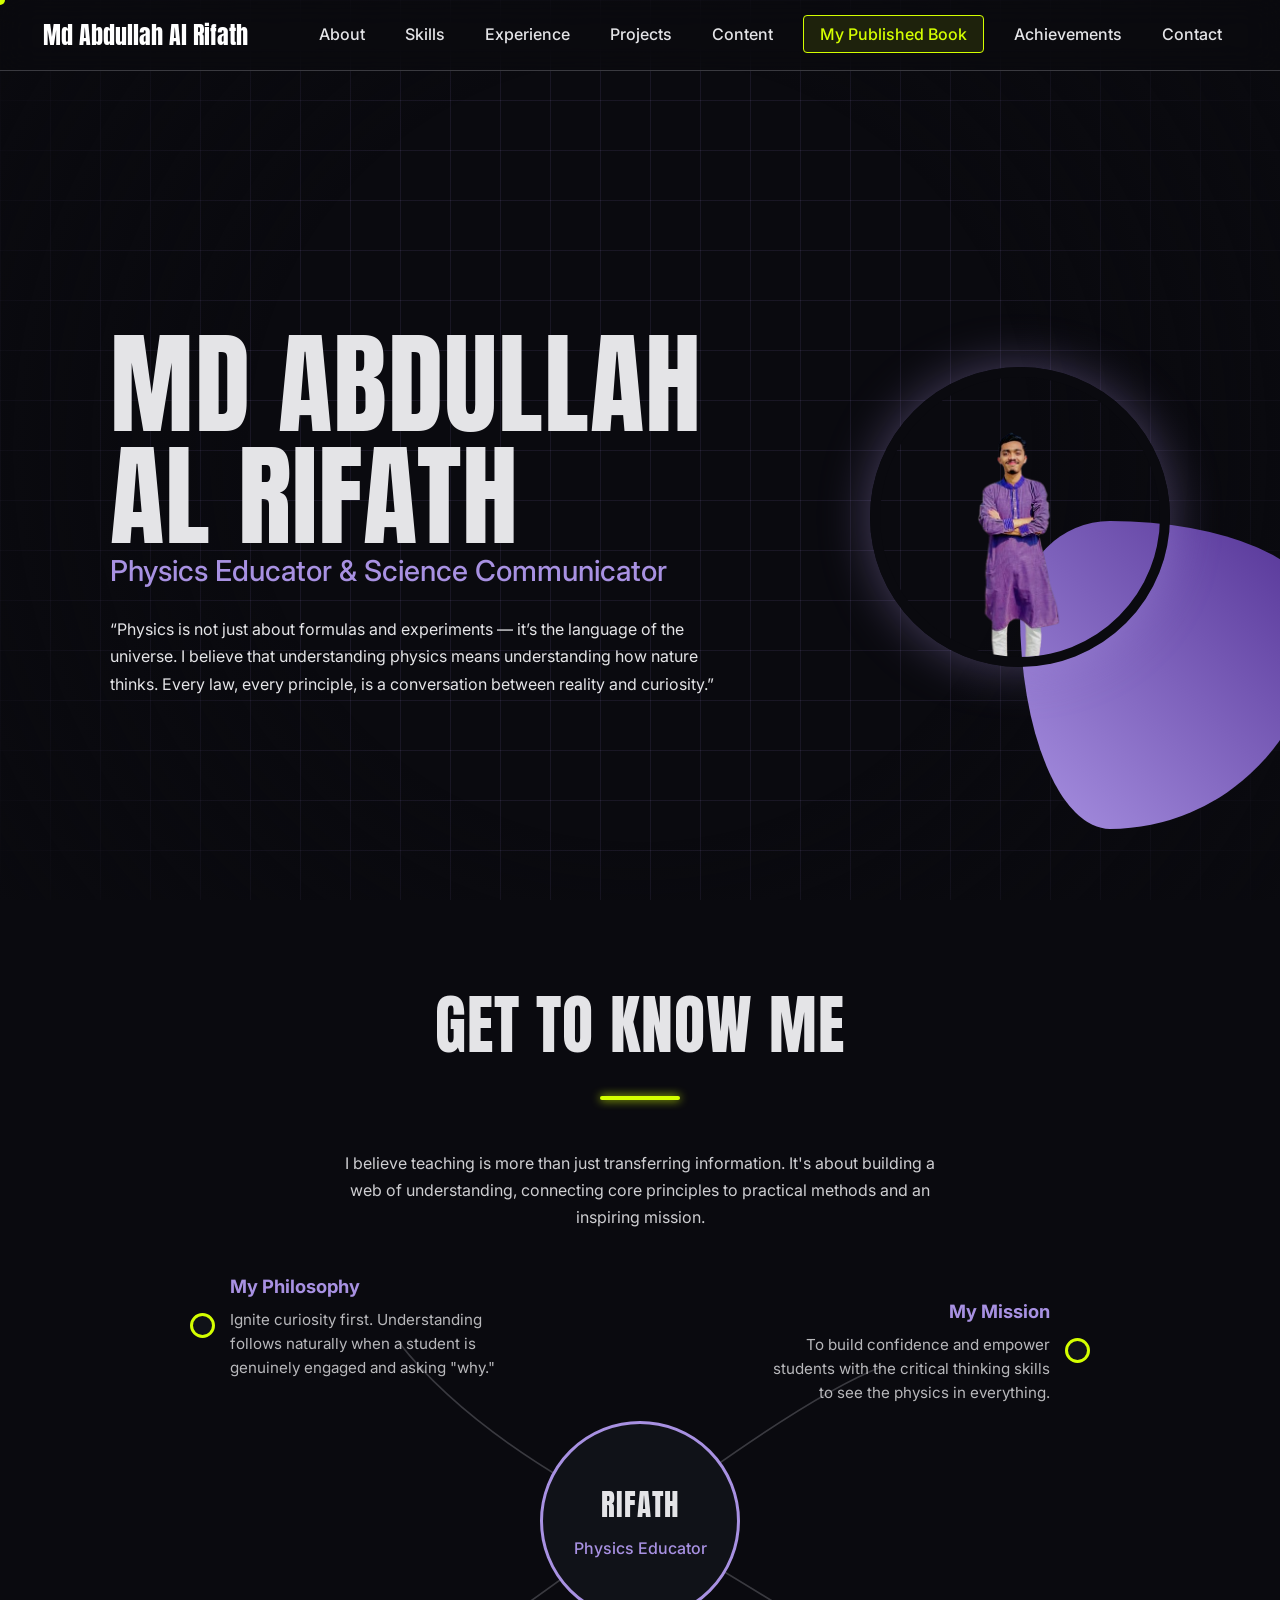
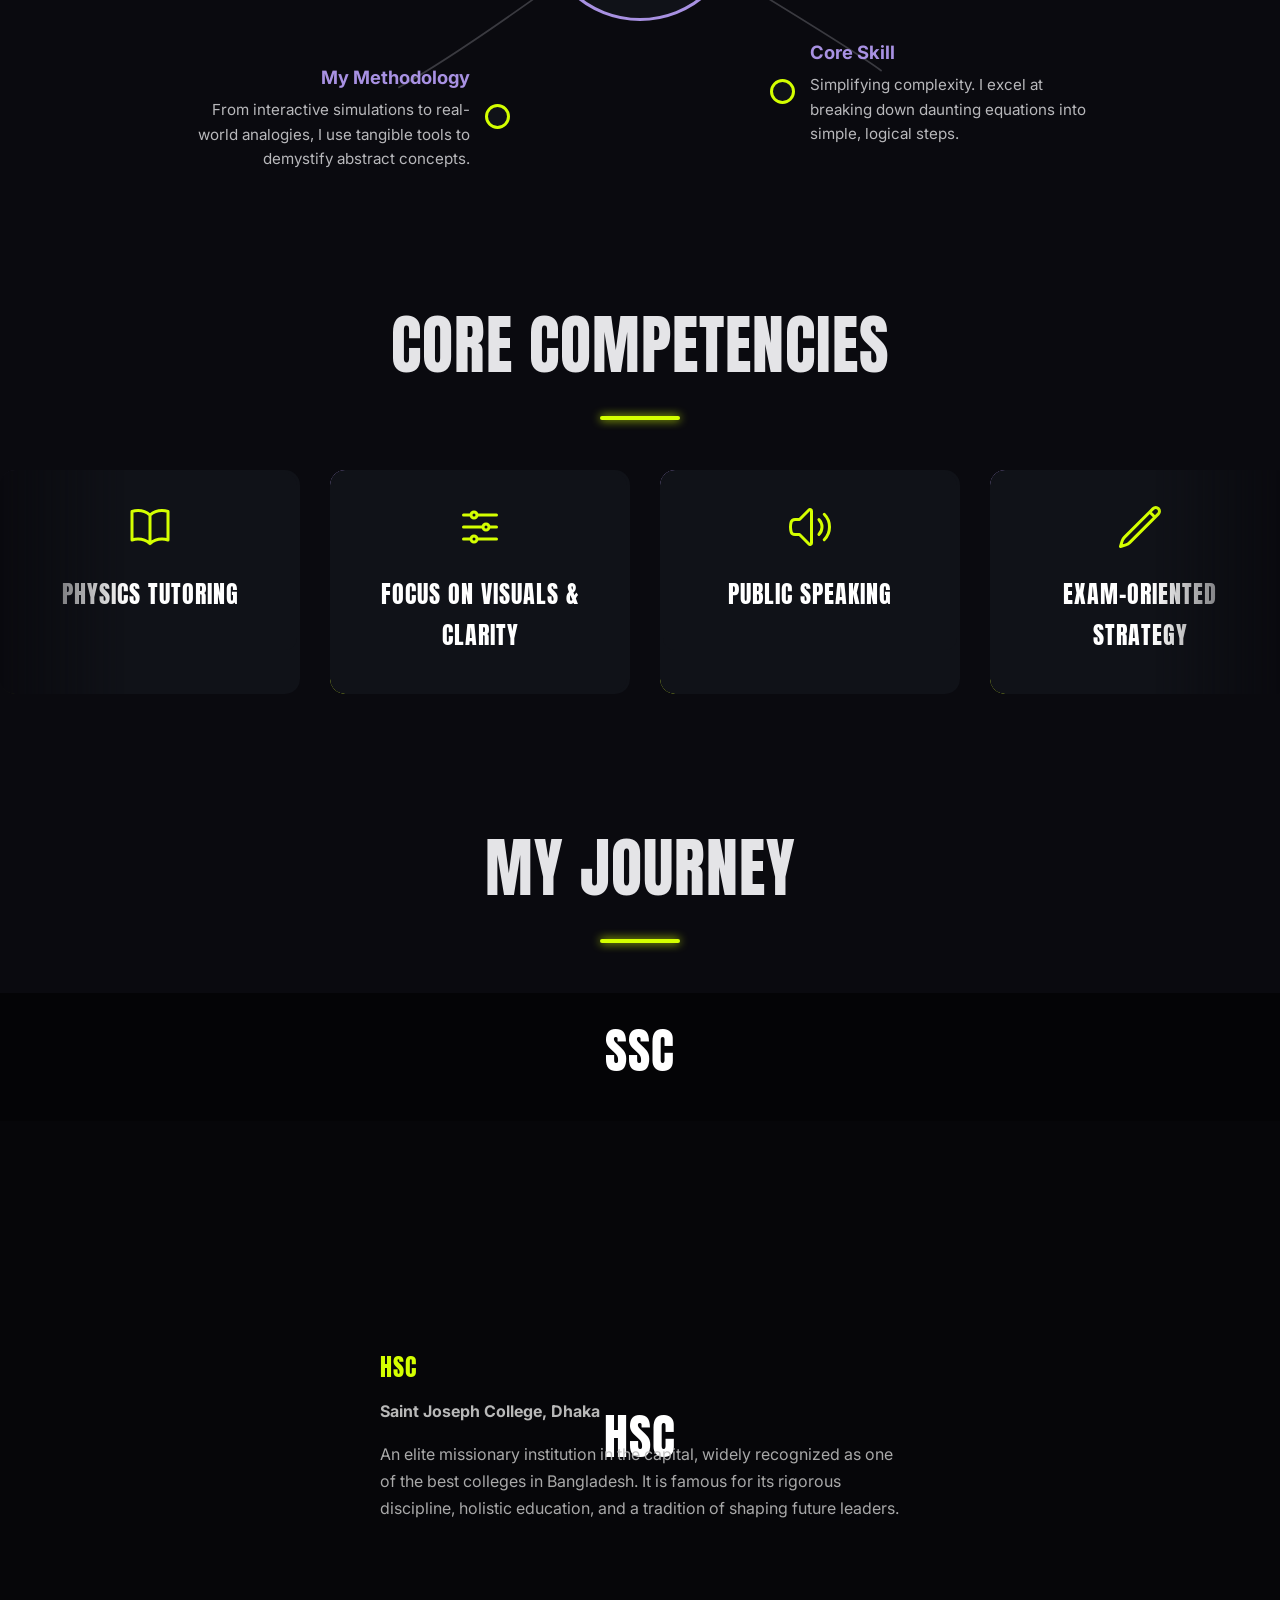
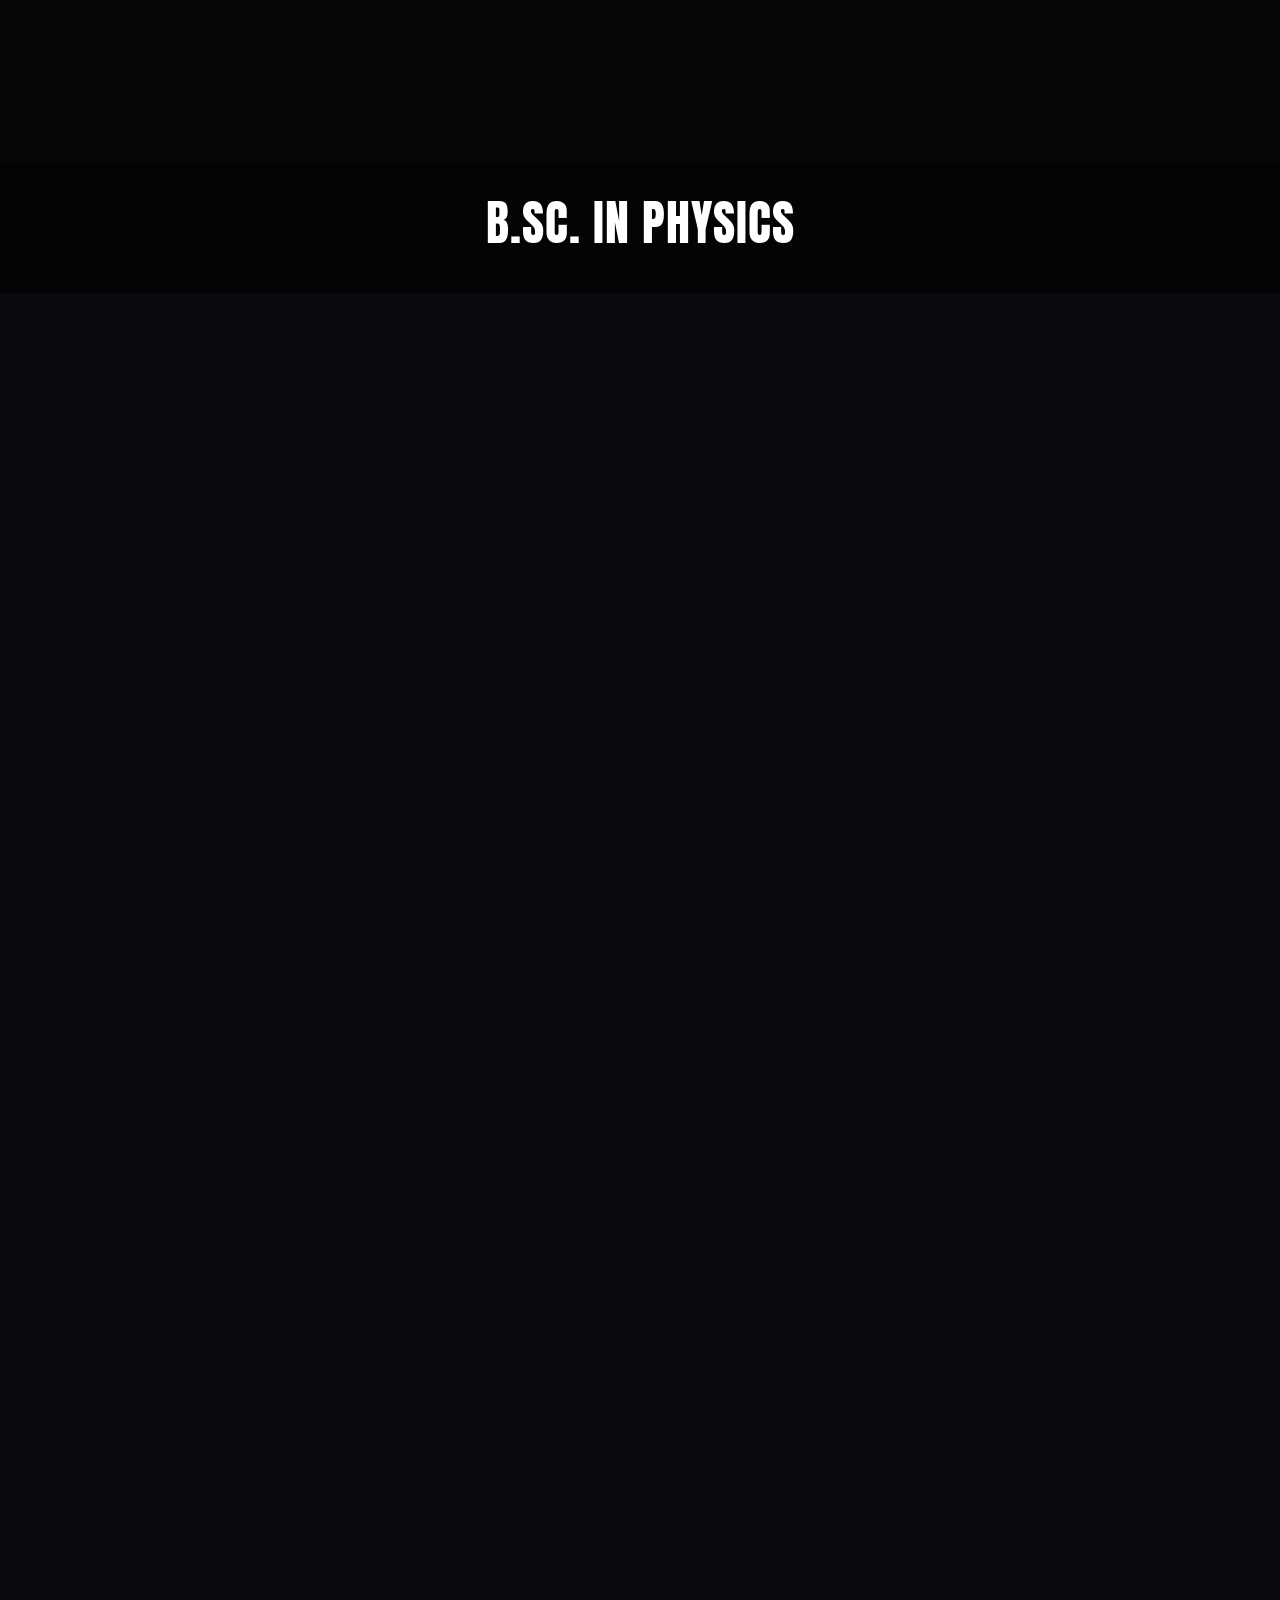
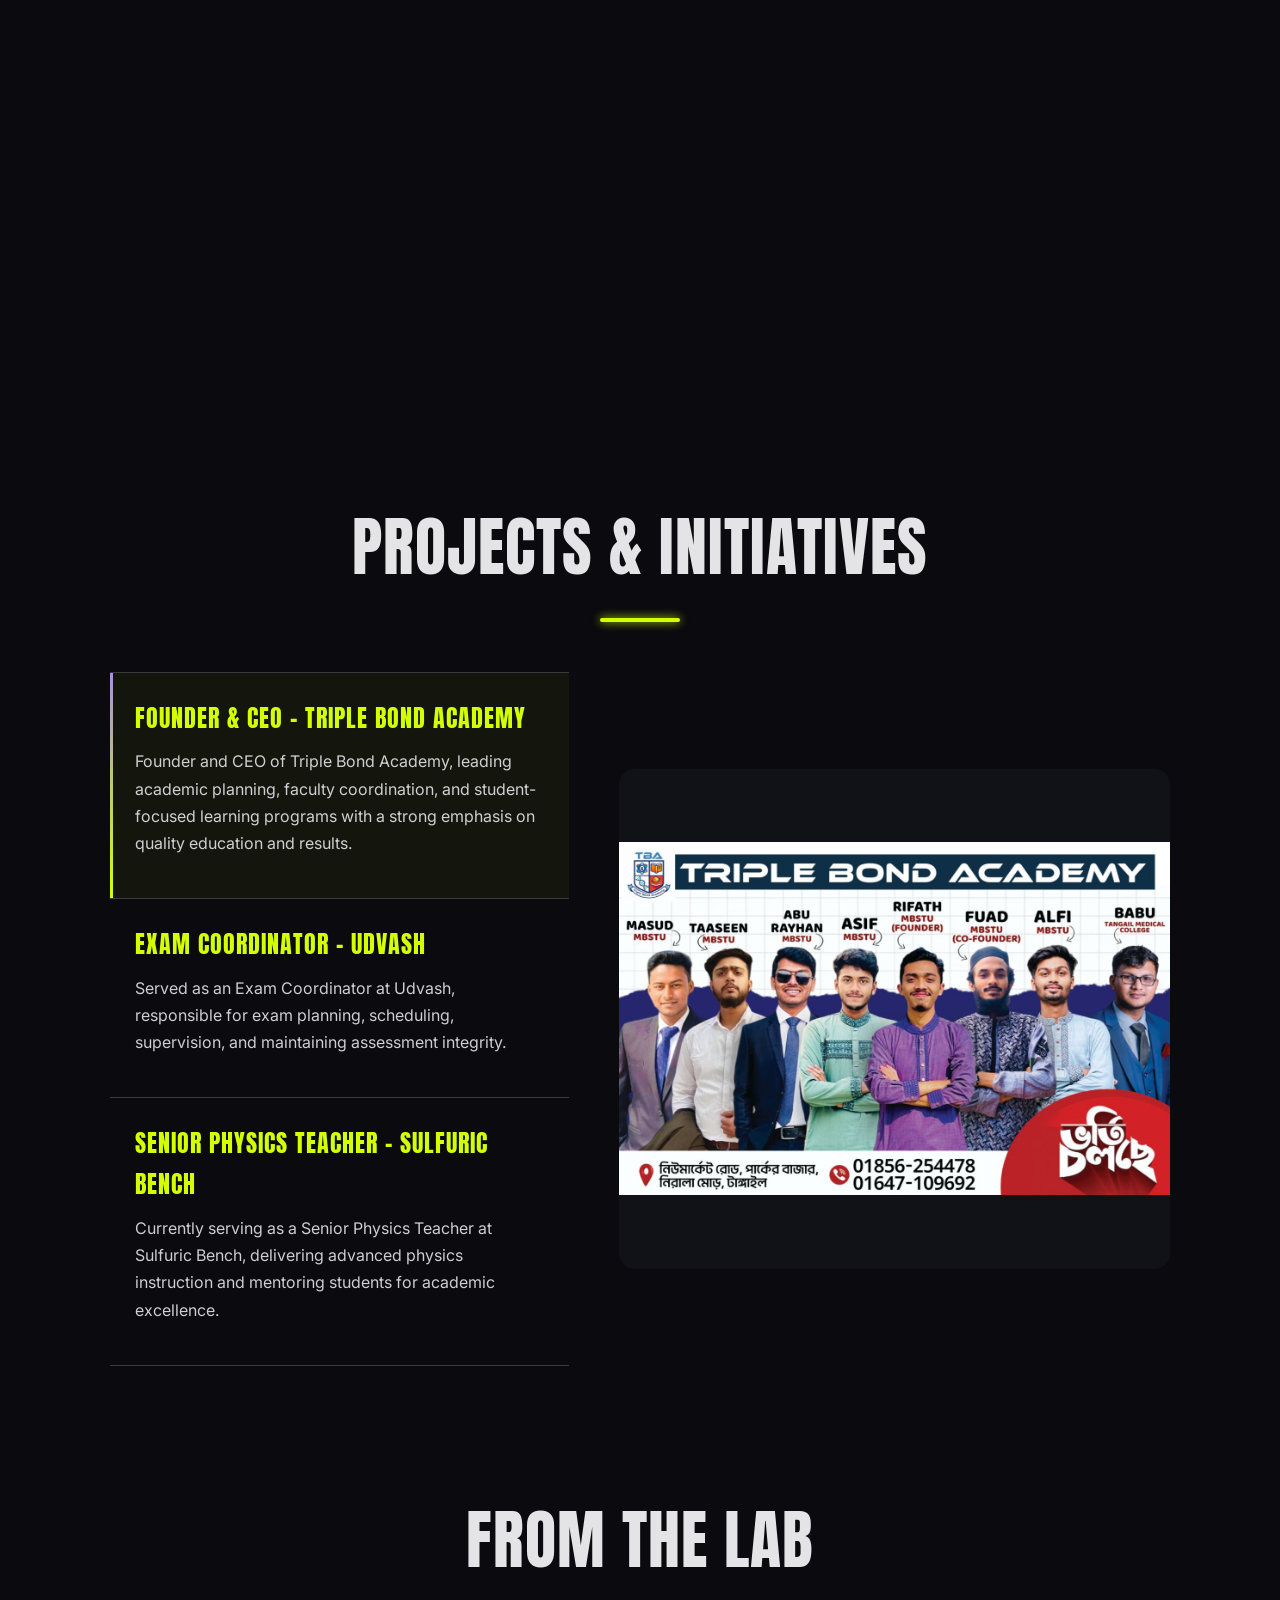
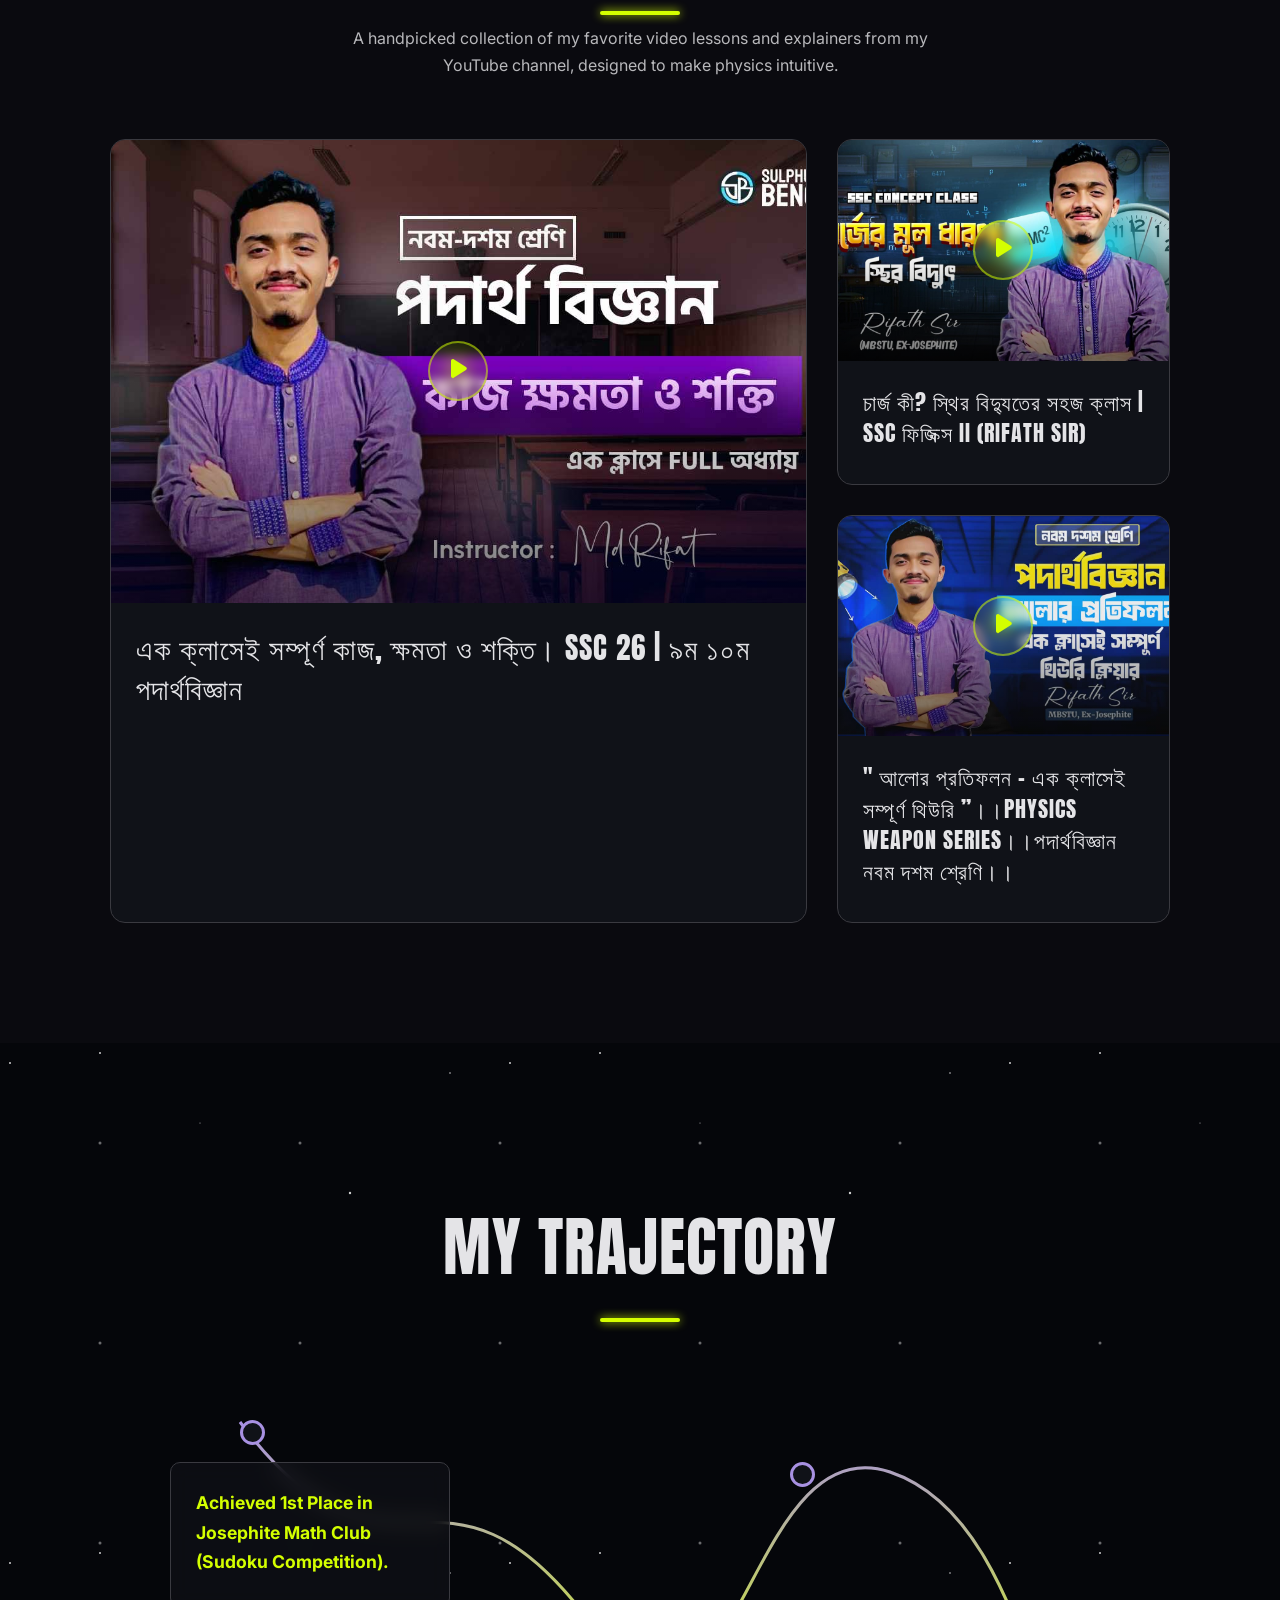
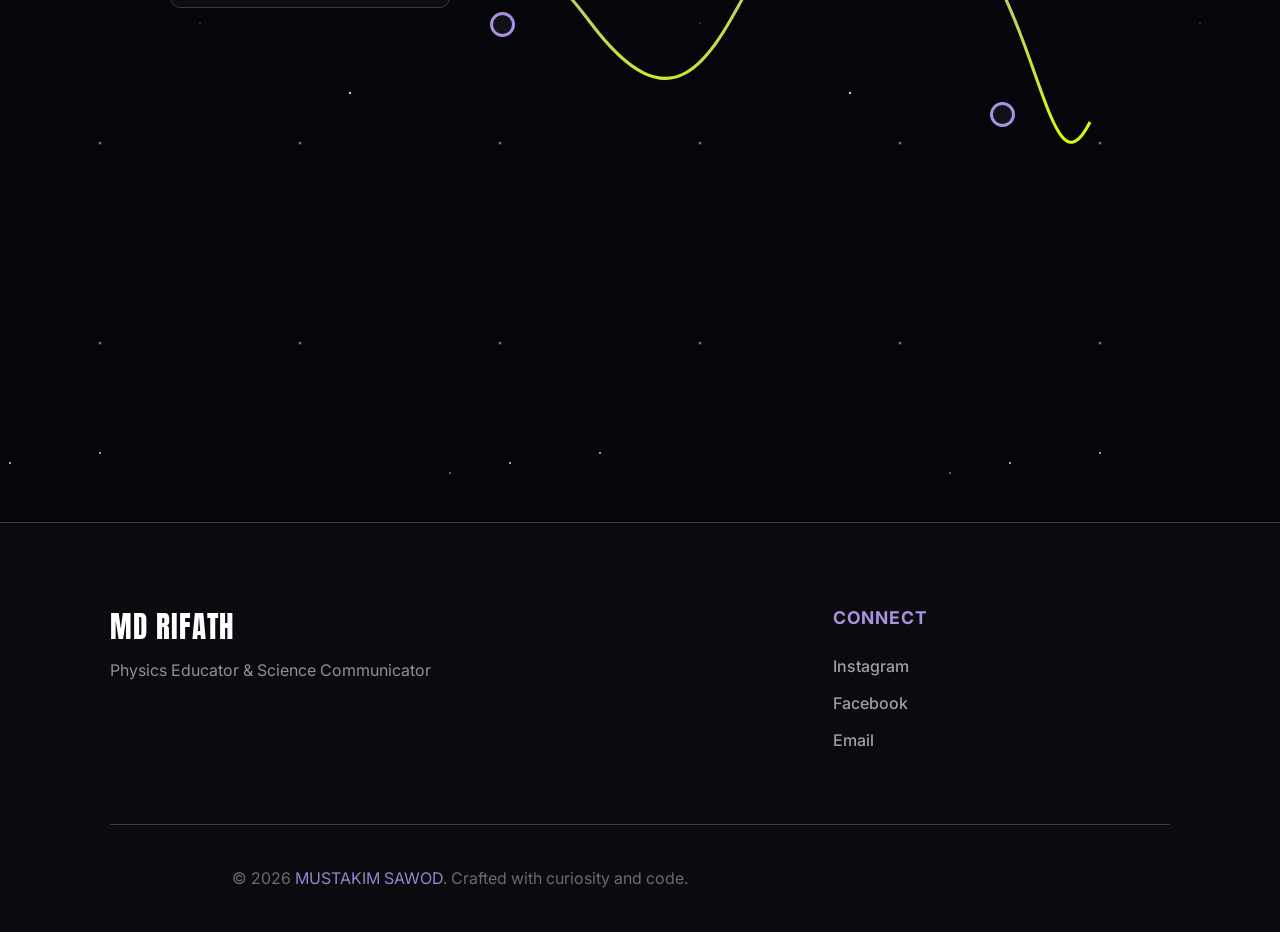
==== commit e6a67028: "cover added" ====
--- a/index.html
+++ b/index.html
@@ -2361,13 +2361,13 @@
               style="--stagger-index: 3"
             >
               <a
-                href="https://www.youtube.com/watch?si=NBHRA_jFPpD7FTR1&fbclid=IwY2xjawQ42g5leHRuA2FlbQIxMABicmlkETFXZlNUS2ZadmhoZGJxUDJBc3J0YwZhcHBfaWQQMjIyMDM5MTc4ODIwMDg5MgABHsxYH3aytJmGykiZ440ZPT47rVVmDOSZFTZXqFiX1keV8pQfcxSQb0m-D65E_aem_FXWqN6UxvTIW9RLdG6IQzg&v=yN0Q3E-ae1c&feature=youtu.be"
+                href="https://www.youtube.com/watch?v=s-q5e9BItOo"
                 target="_blank"
                 class="card-link"
               >
                 <div class="card-thumbnail">
                   <img
-                    src="images/558162616_122181813092550692_1681381901008444036_n.jpg"
+                    src="images/636781439_1912255909384008_8712145127102227742_n.jpg"
                     alt="Thumbnail for a video about the double-slit experiment"
                   />
                   <div class="play-icon">
@@ -2383,7 +2383,8 @@
                   </div>
                 </div>
                 <div class="card-body">
-                  <h3>স্প্রিং সংক্রান্ত কনসেপ্ট || পদার্থ বিজ্ঞান ।। রিফাত স্যার || SSC Conept Class
+                  <h3>" আলোর প্রতিফলন – এক ক্লাসেই সম্পূর্ণ থিউরি ”।।Physics Weapon Series।।পদার্থবিজ্ঞান নবম দশম শ্রেণি।।
+
 </h3>
                  
                 </div>
